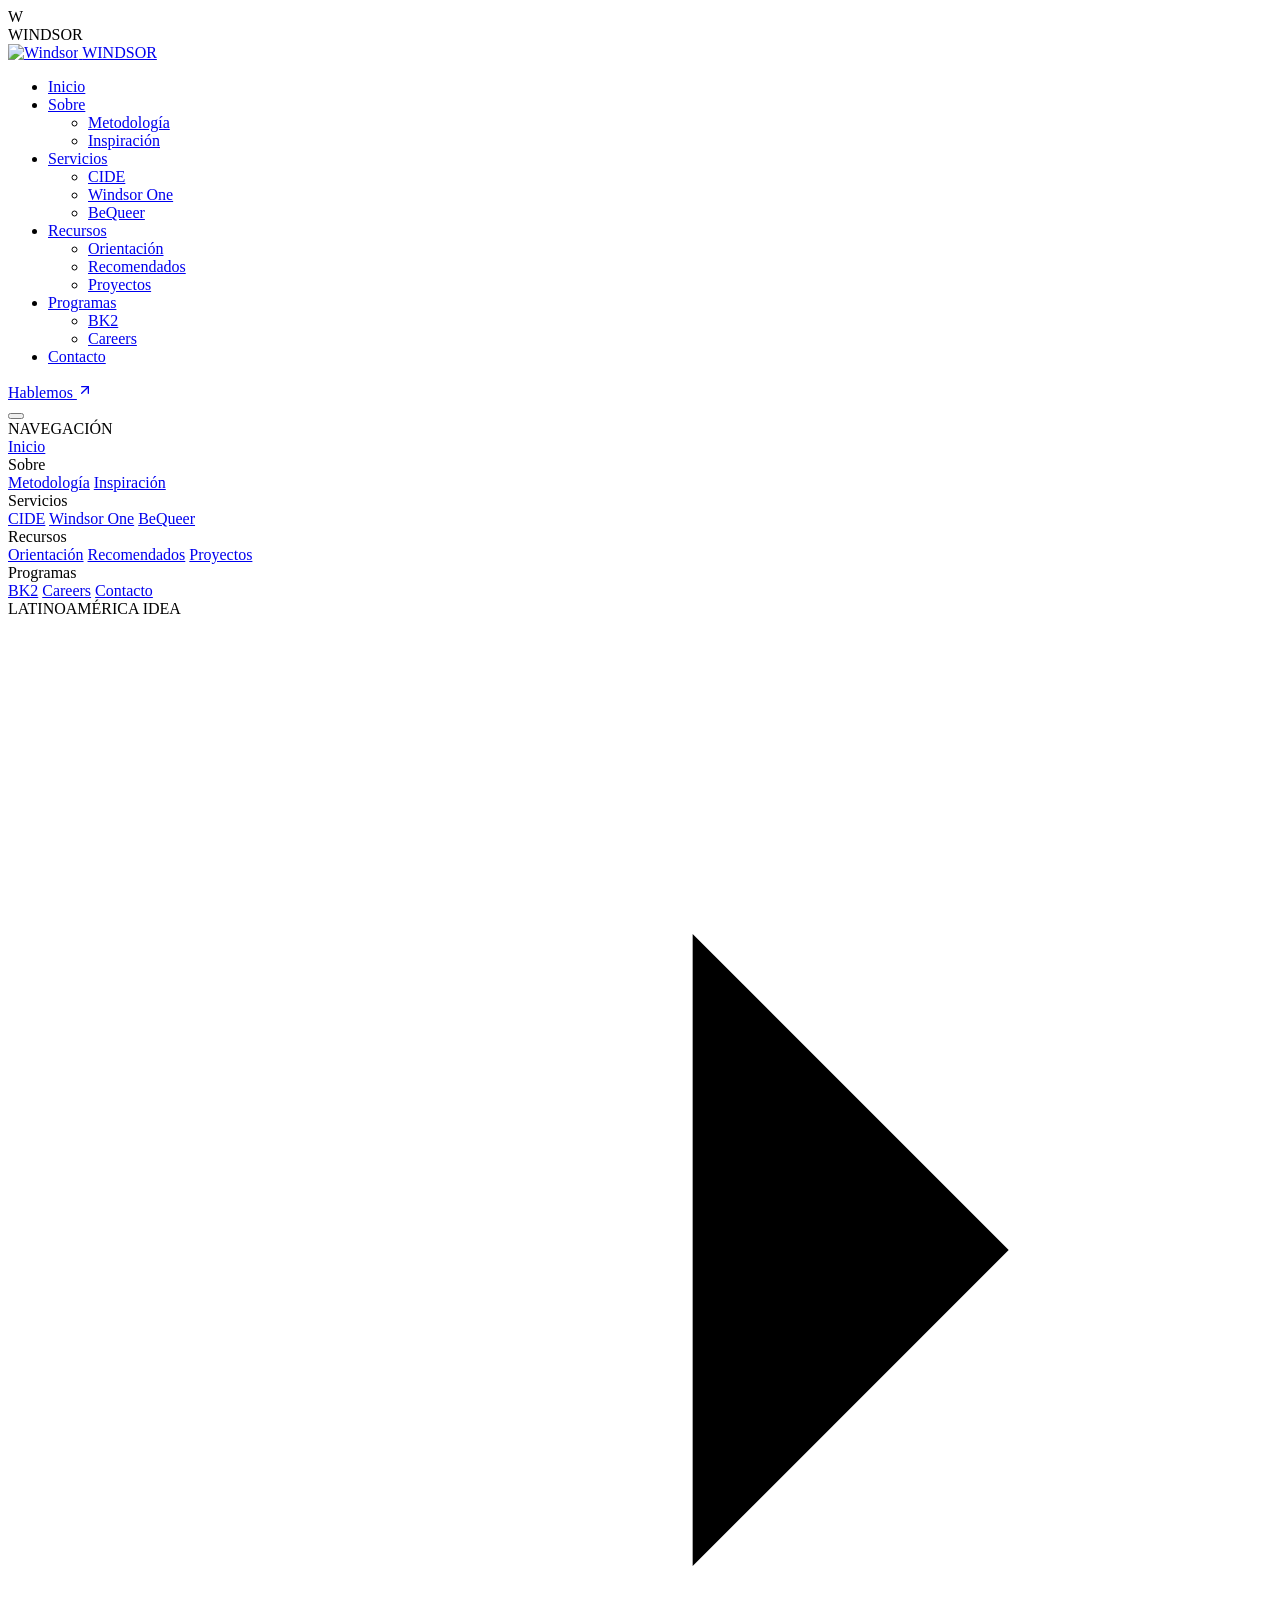
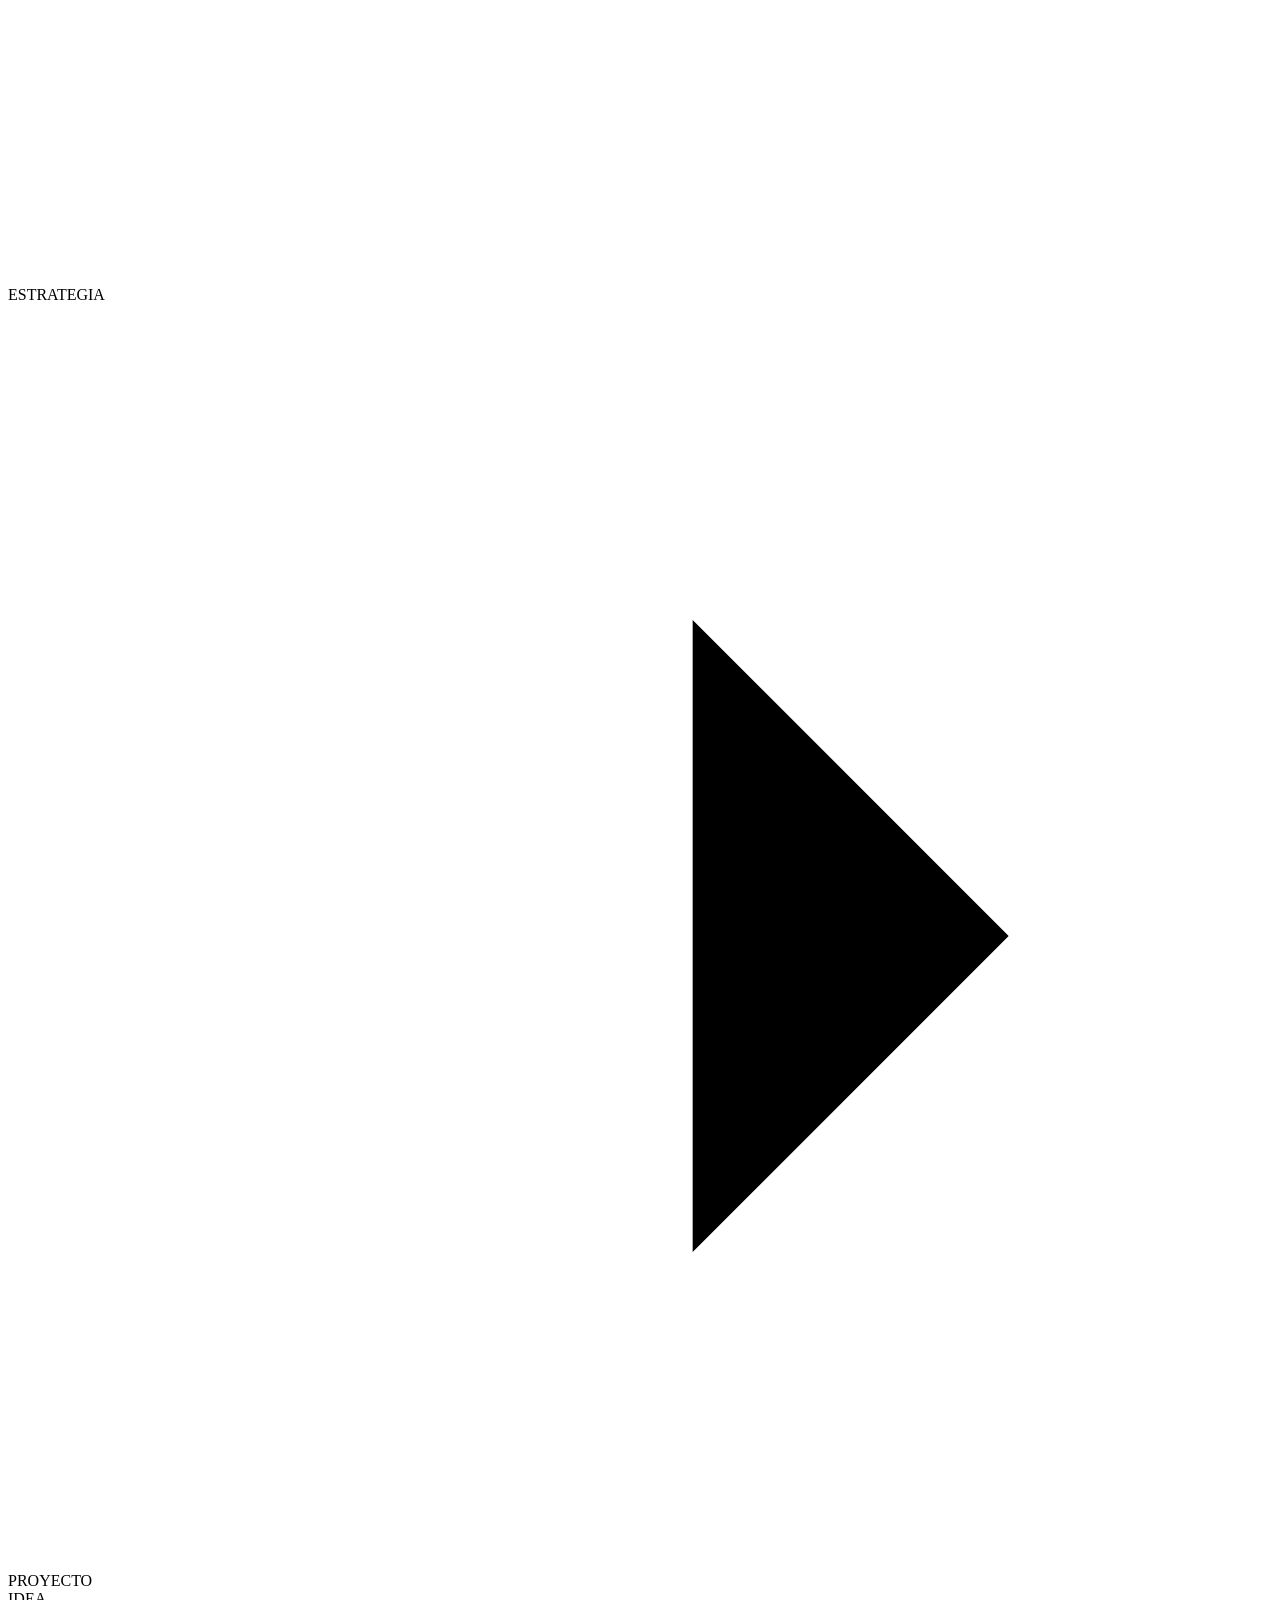
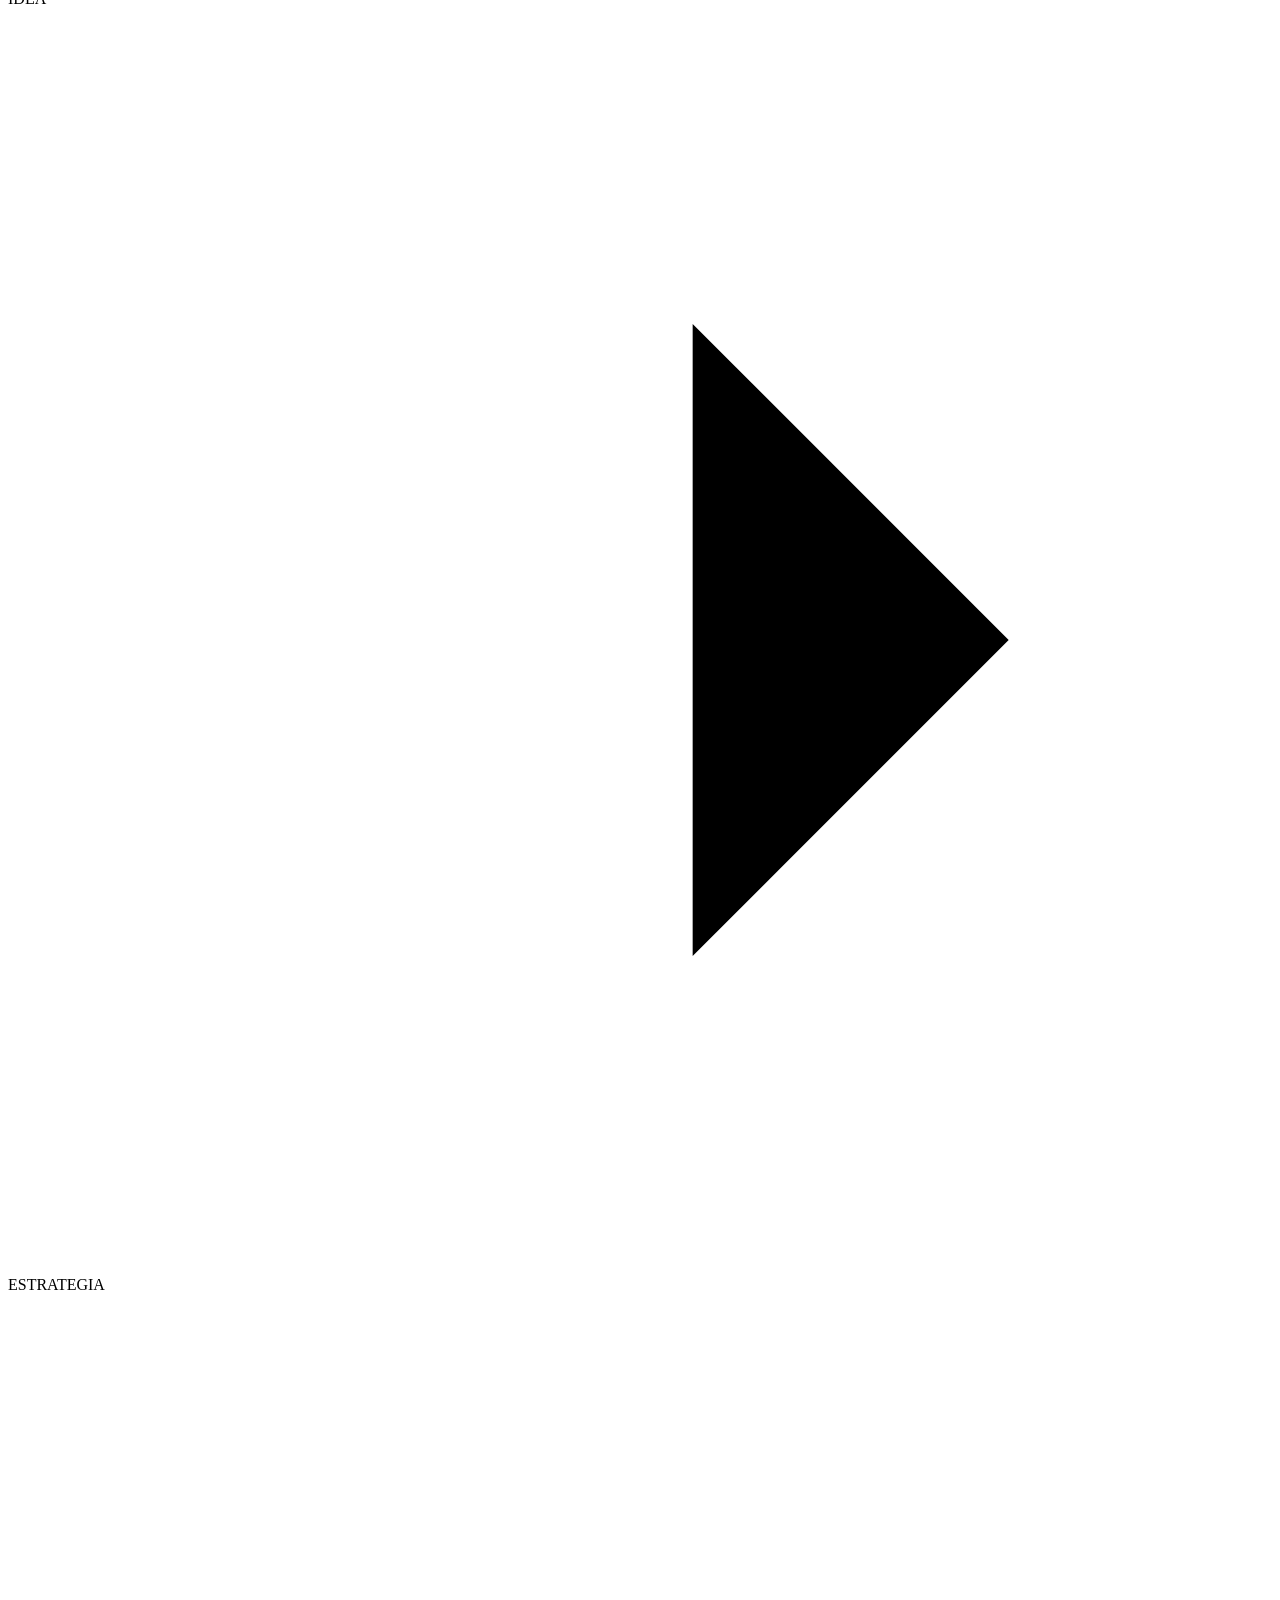
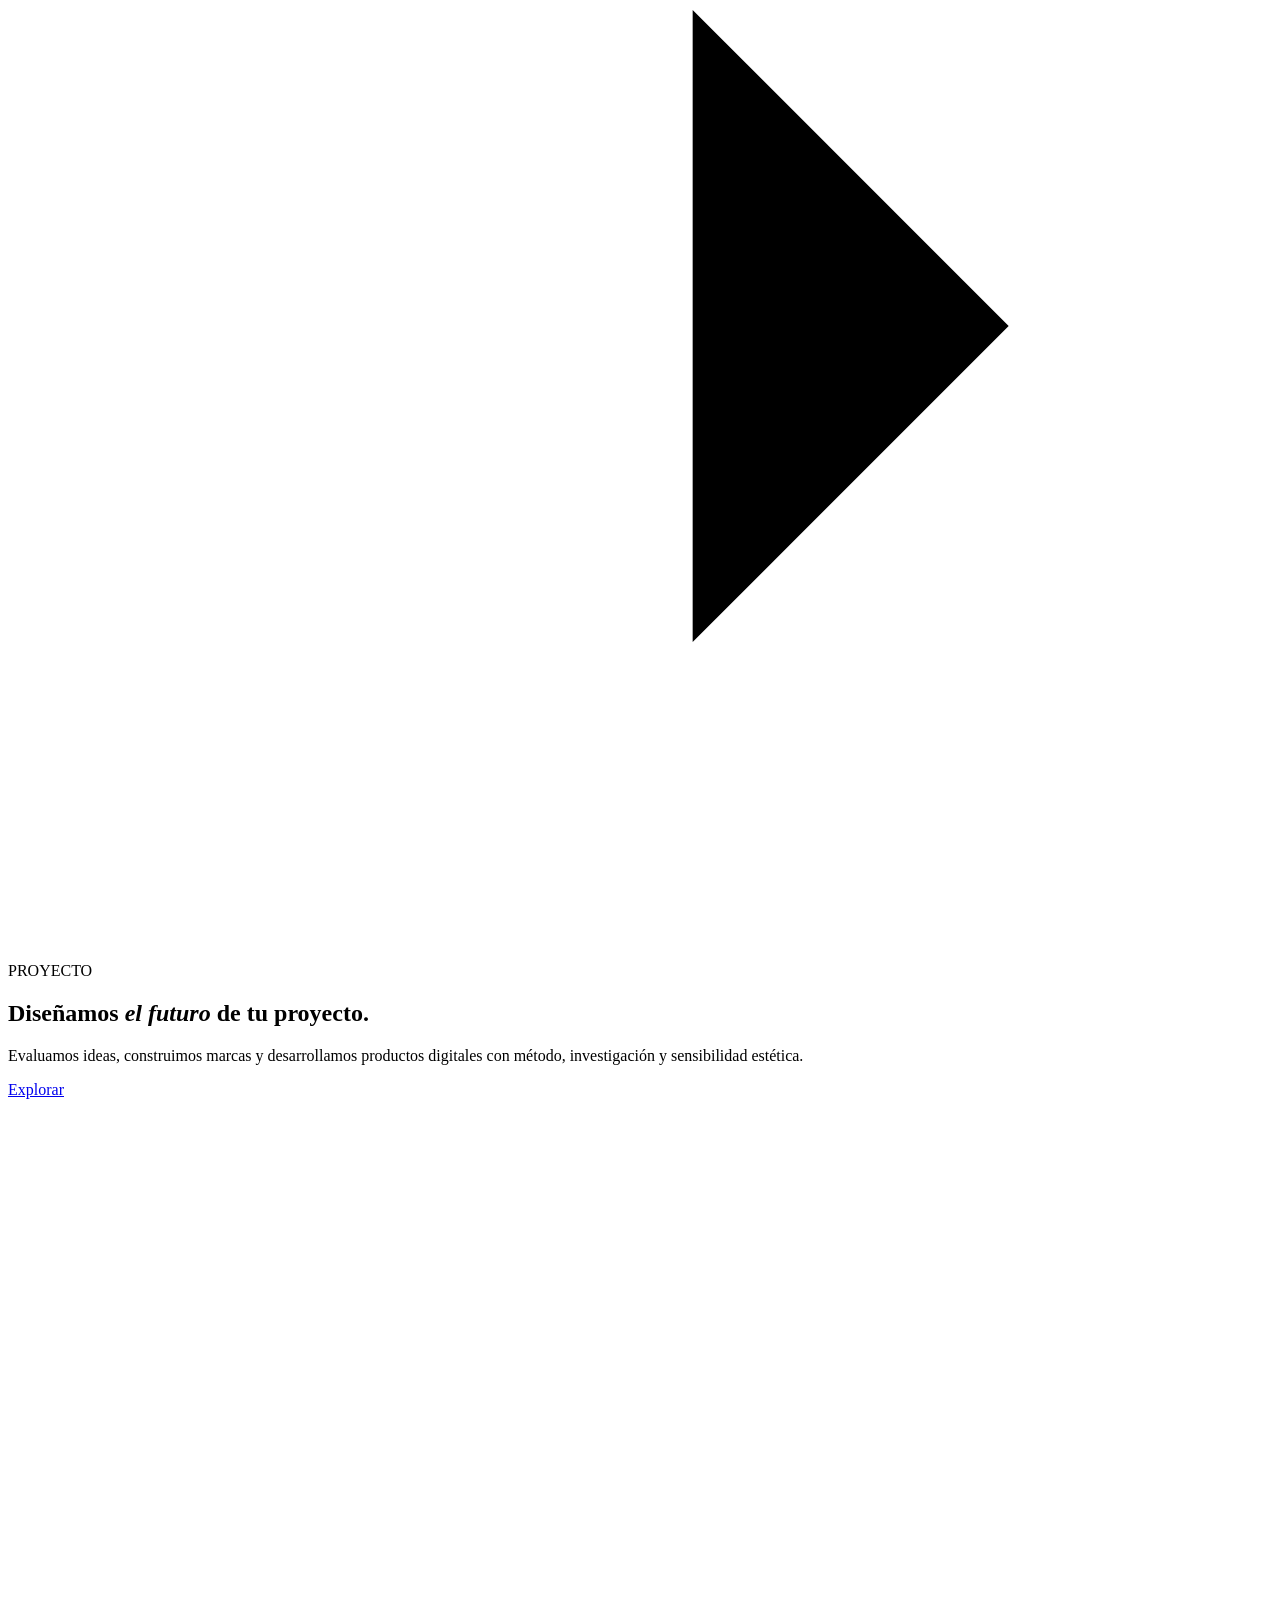
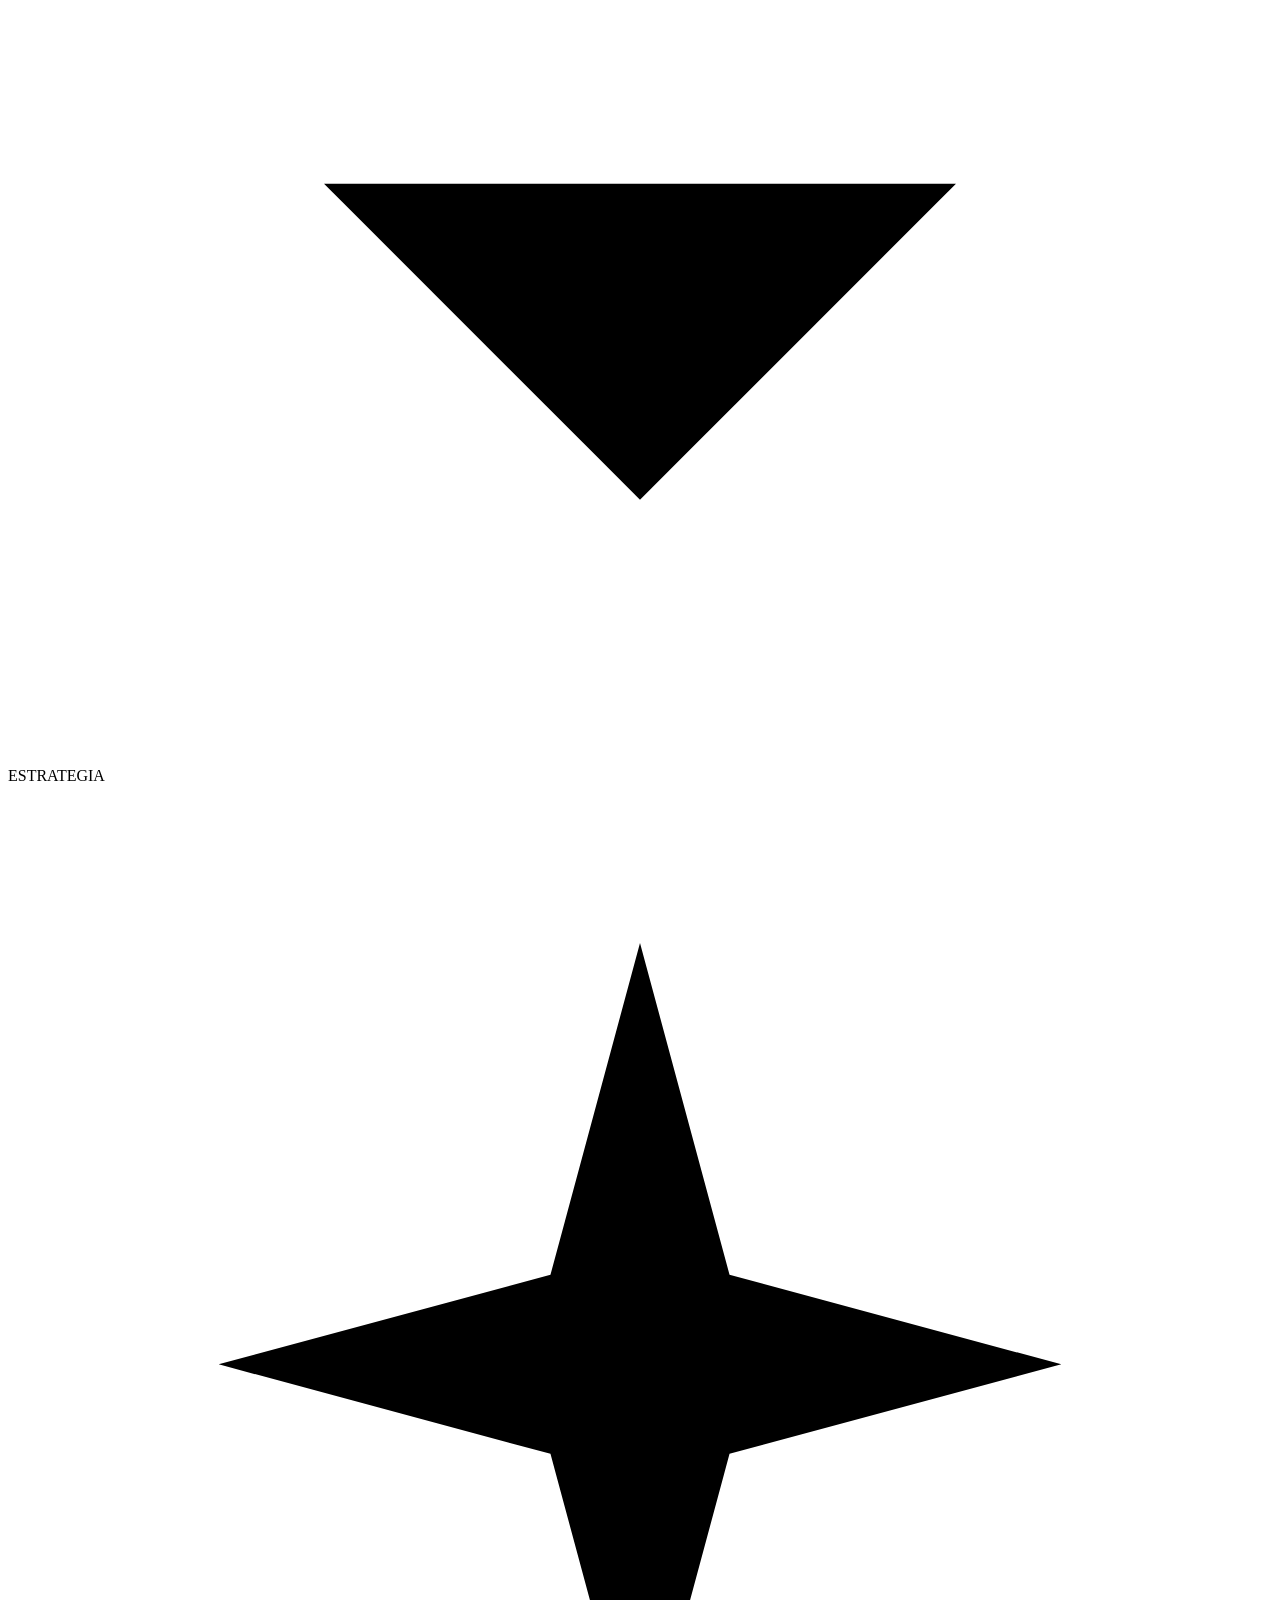
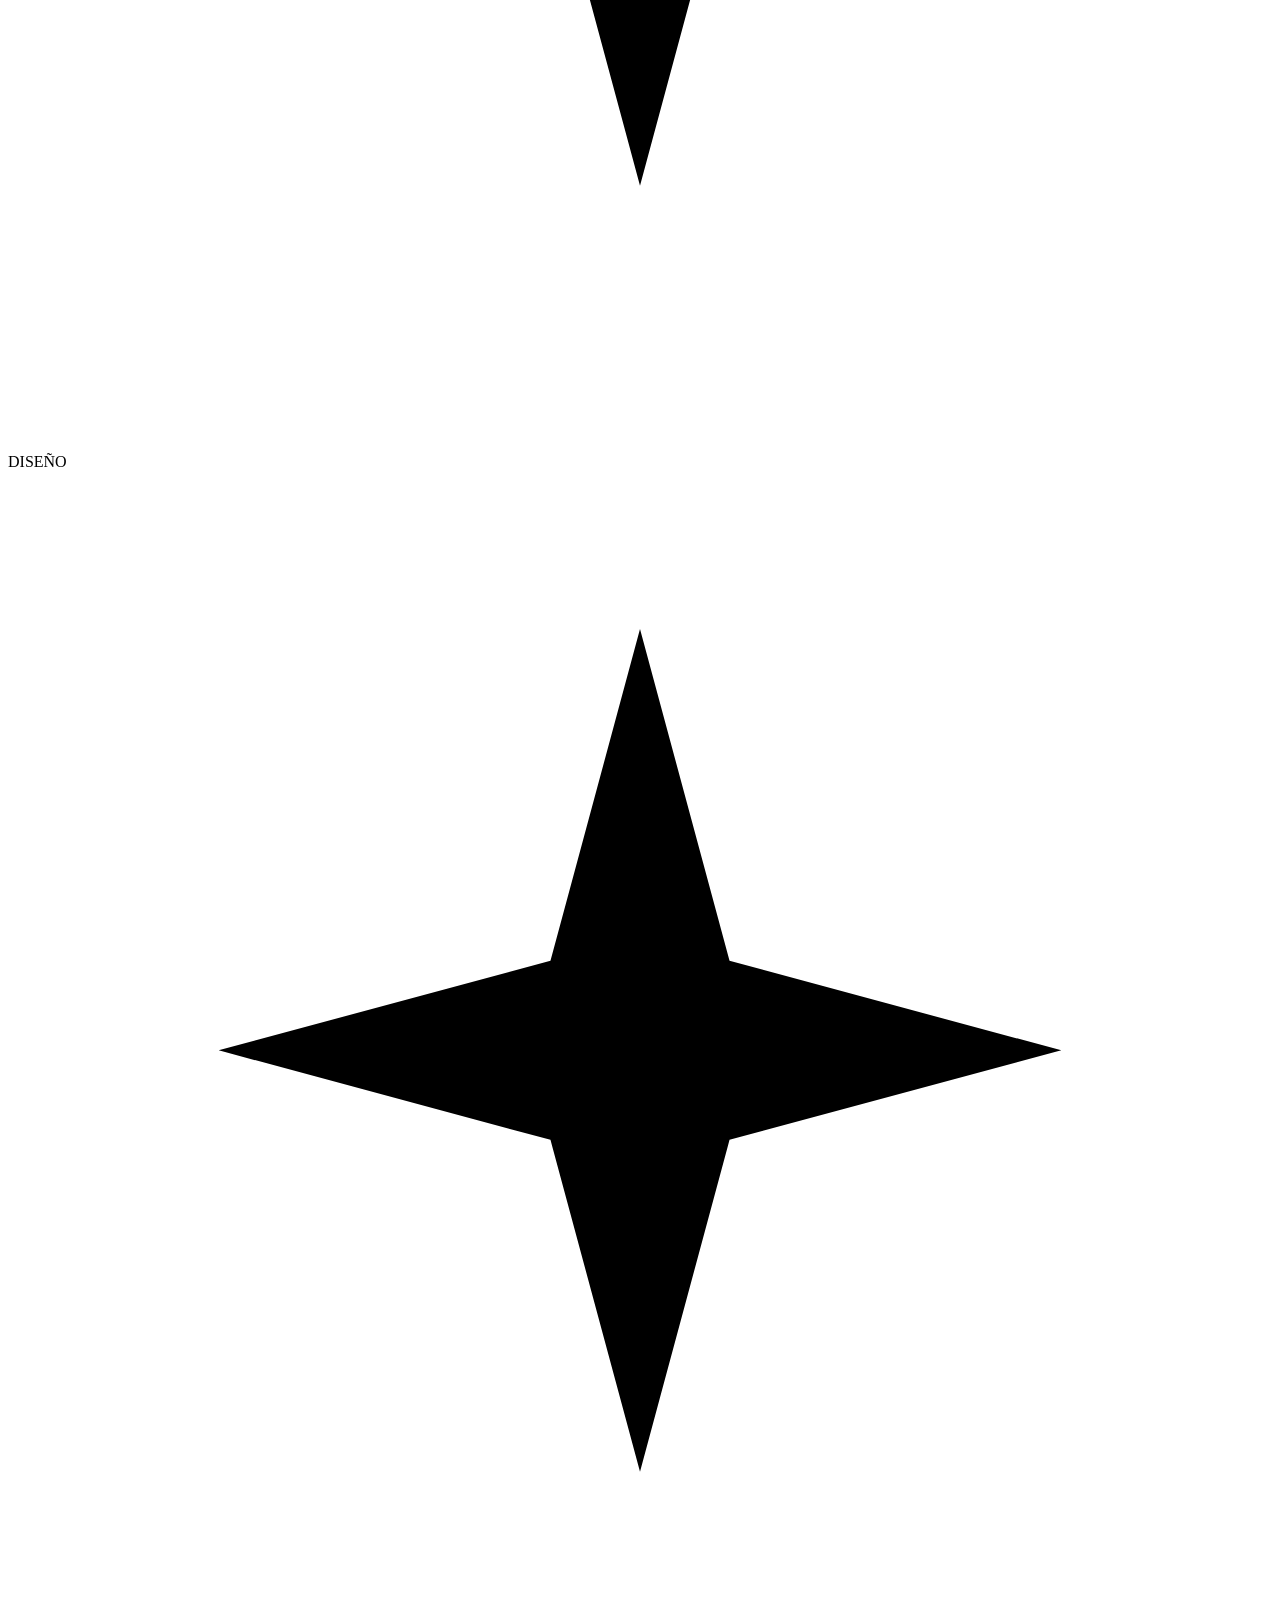
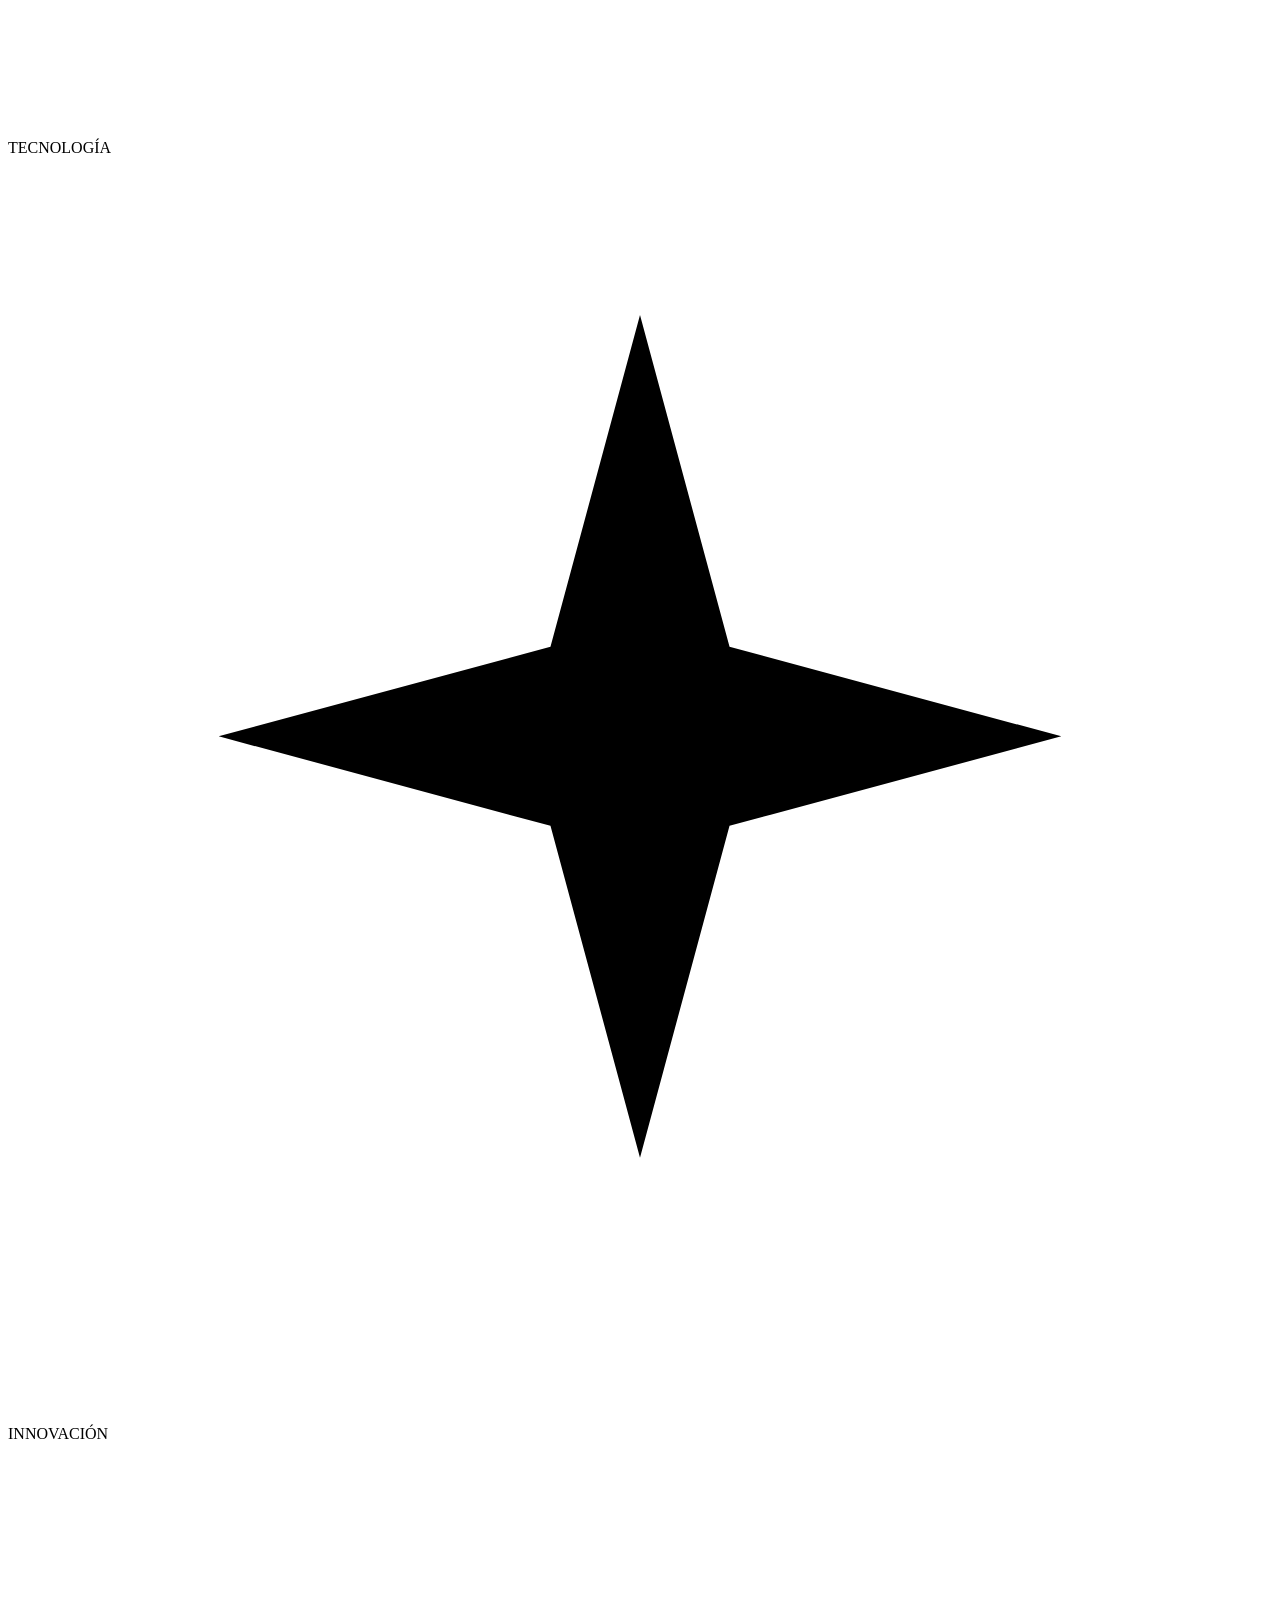
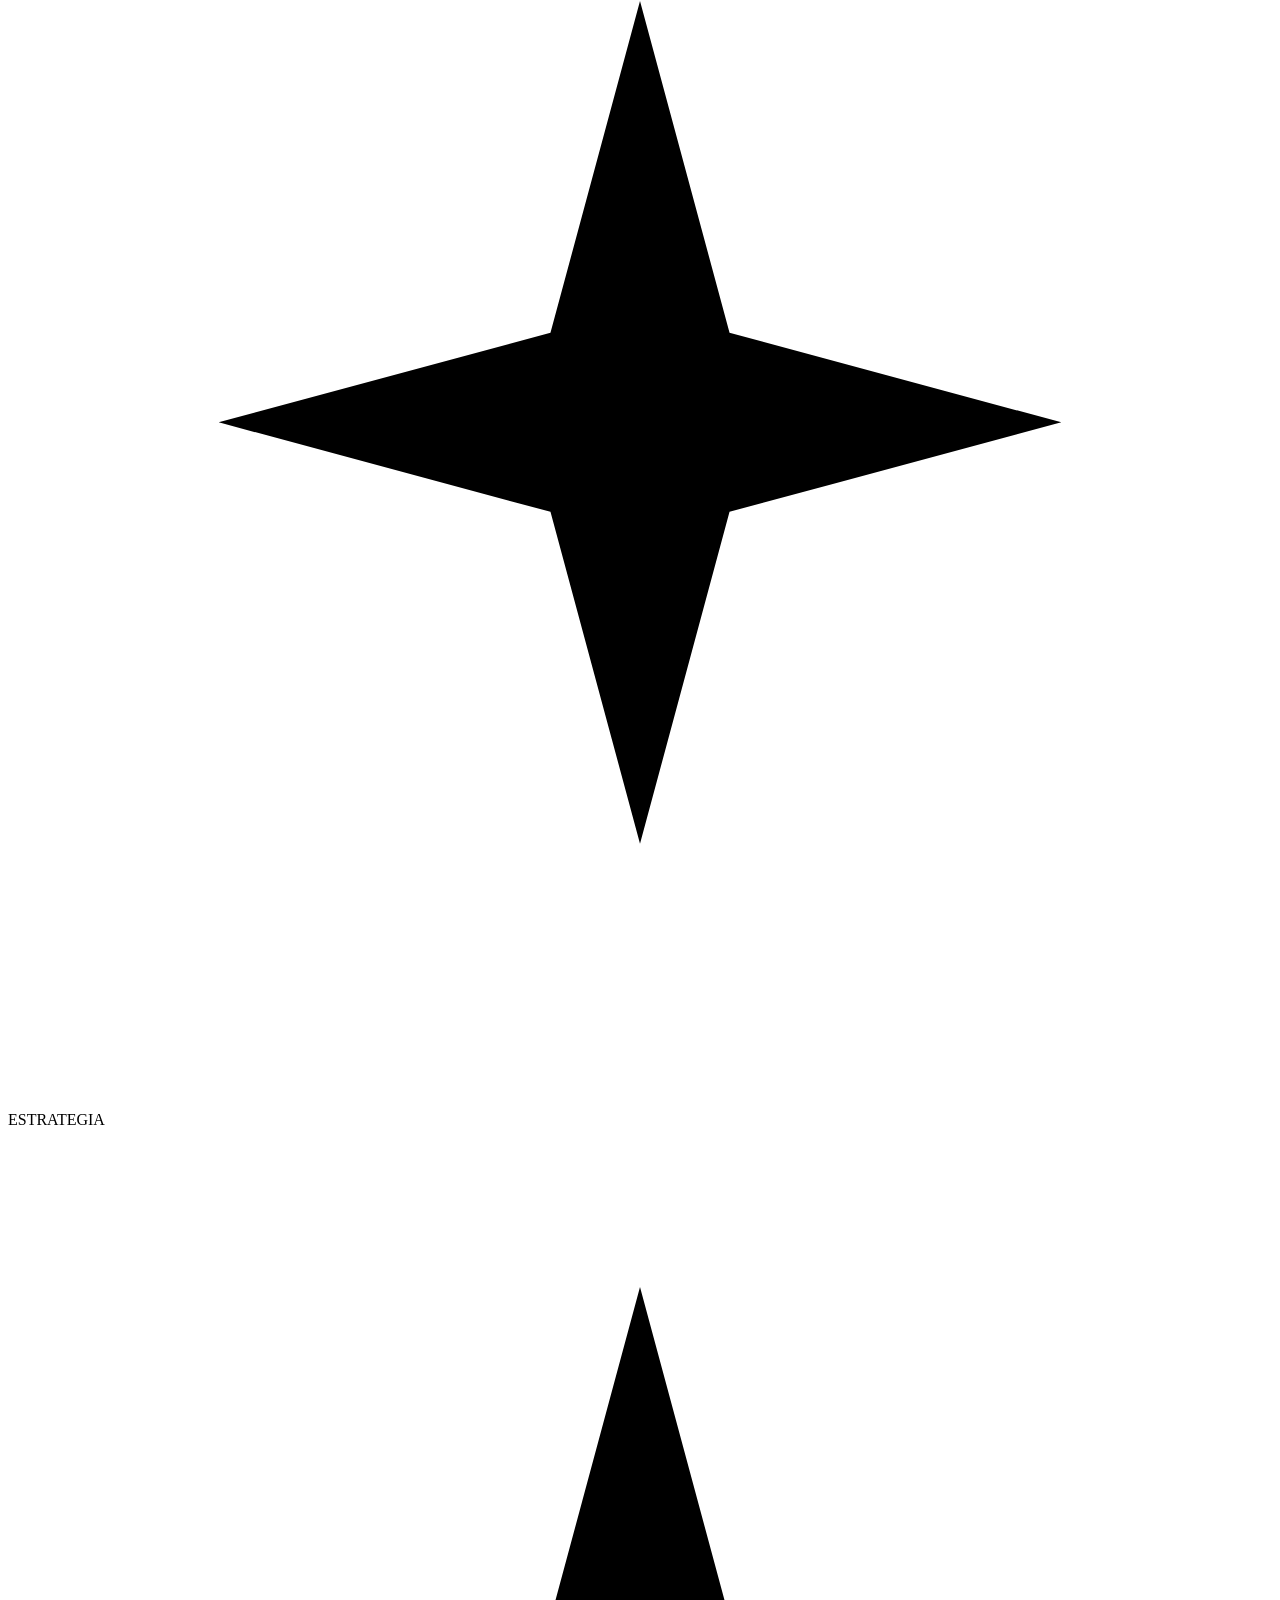
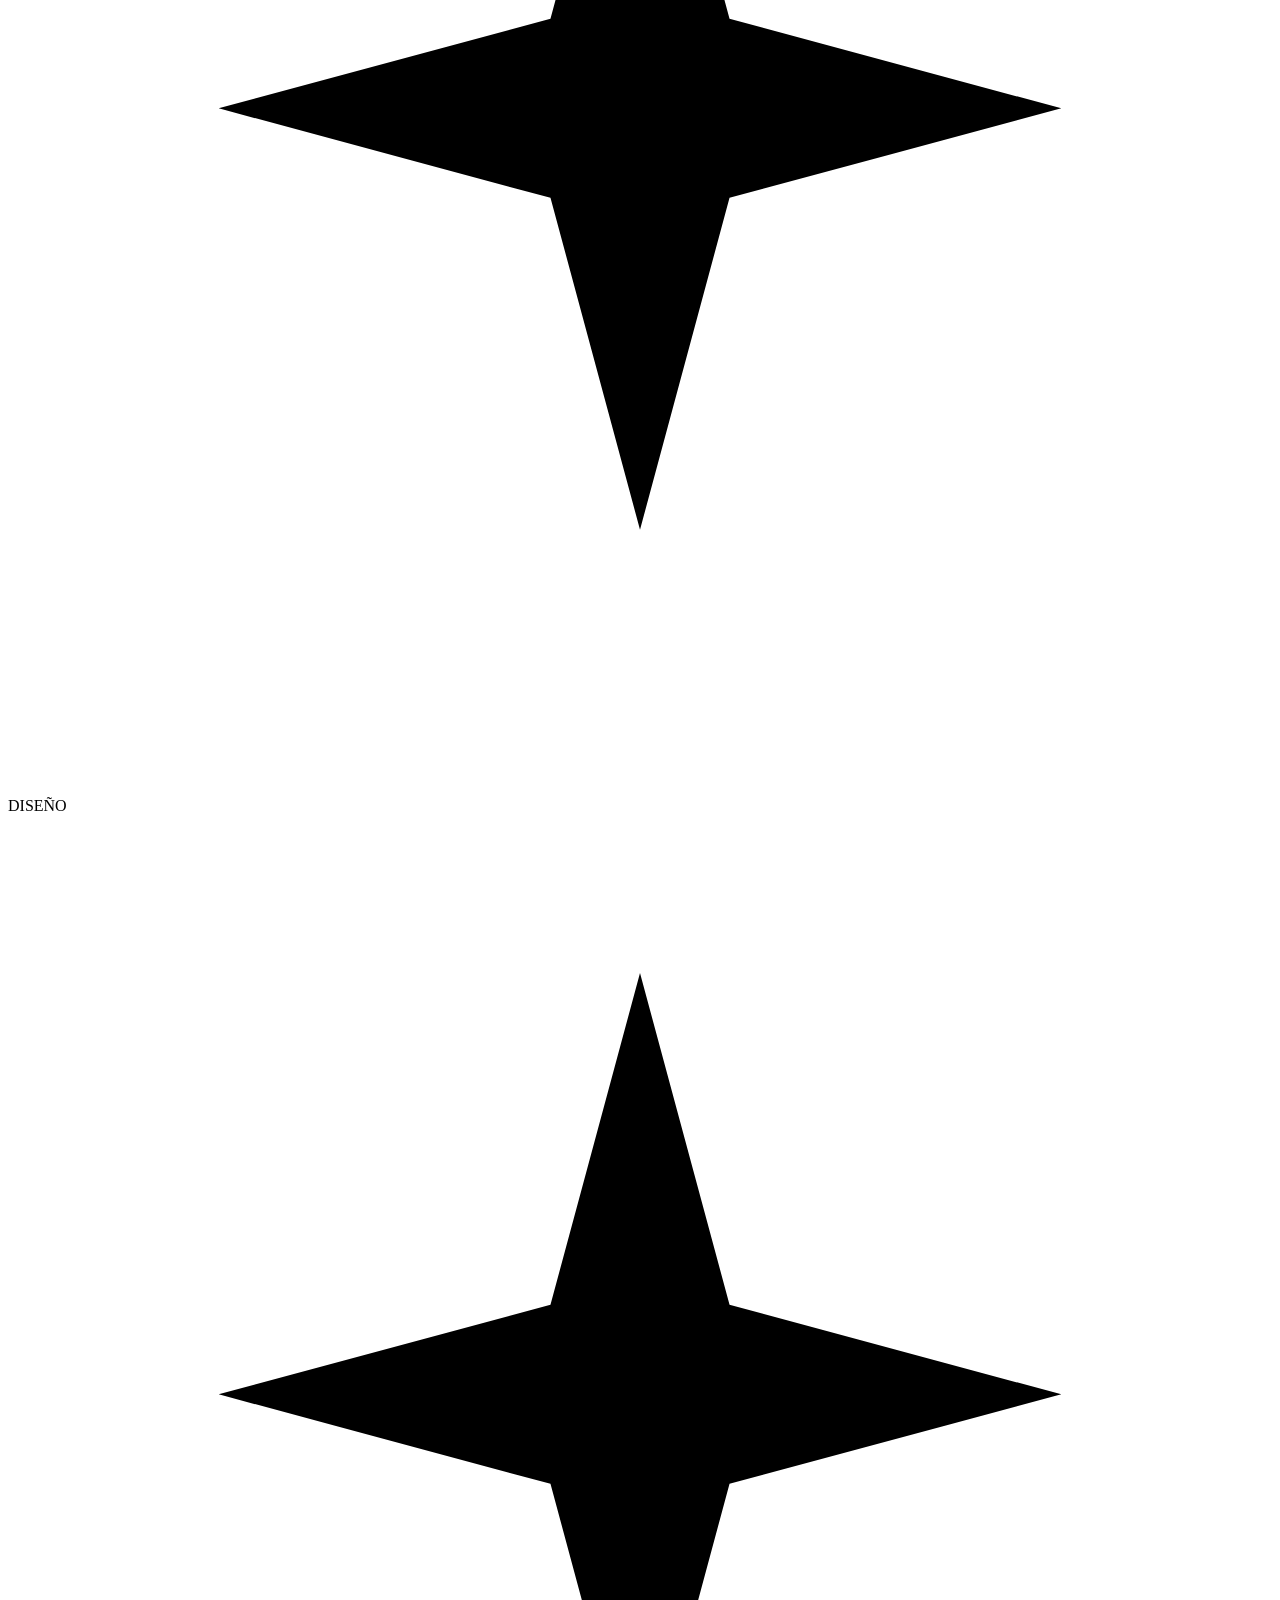
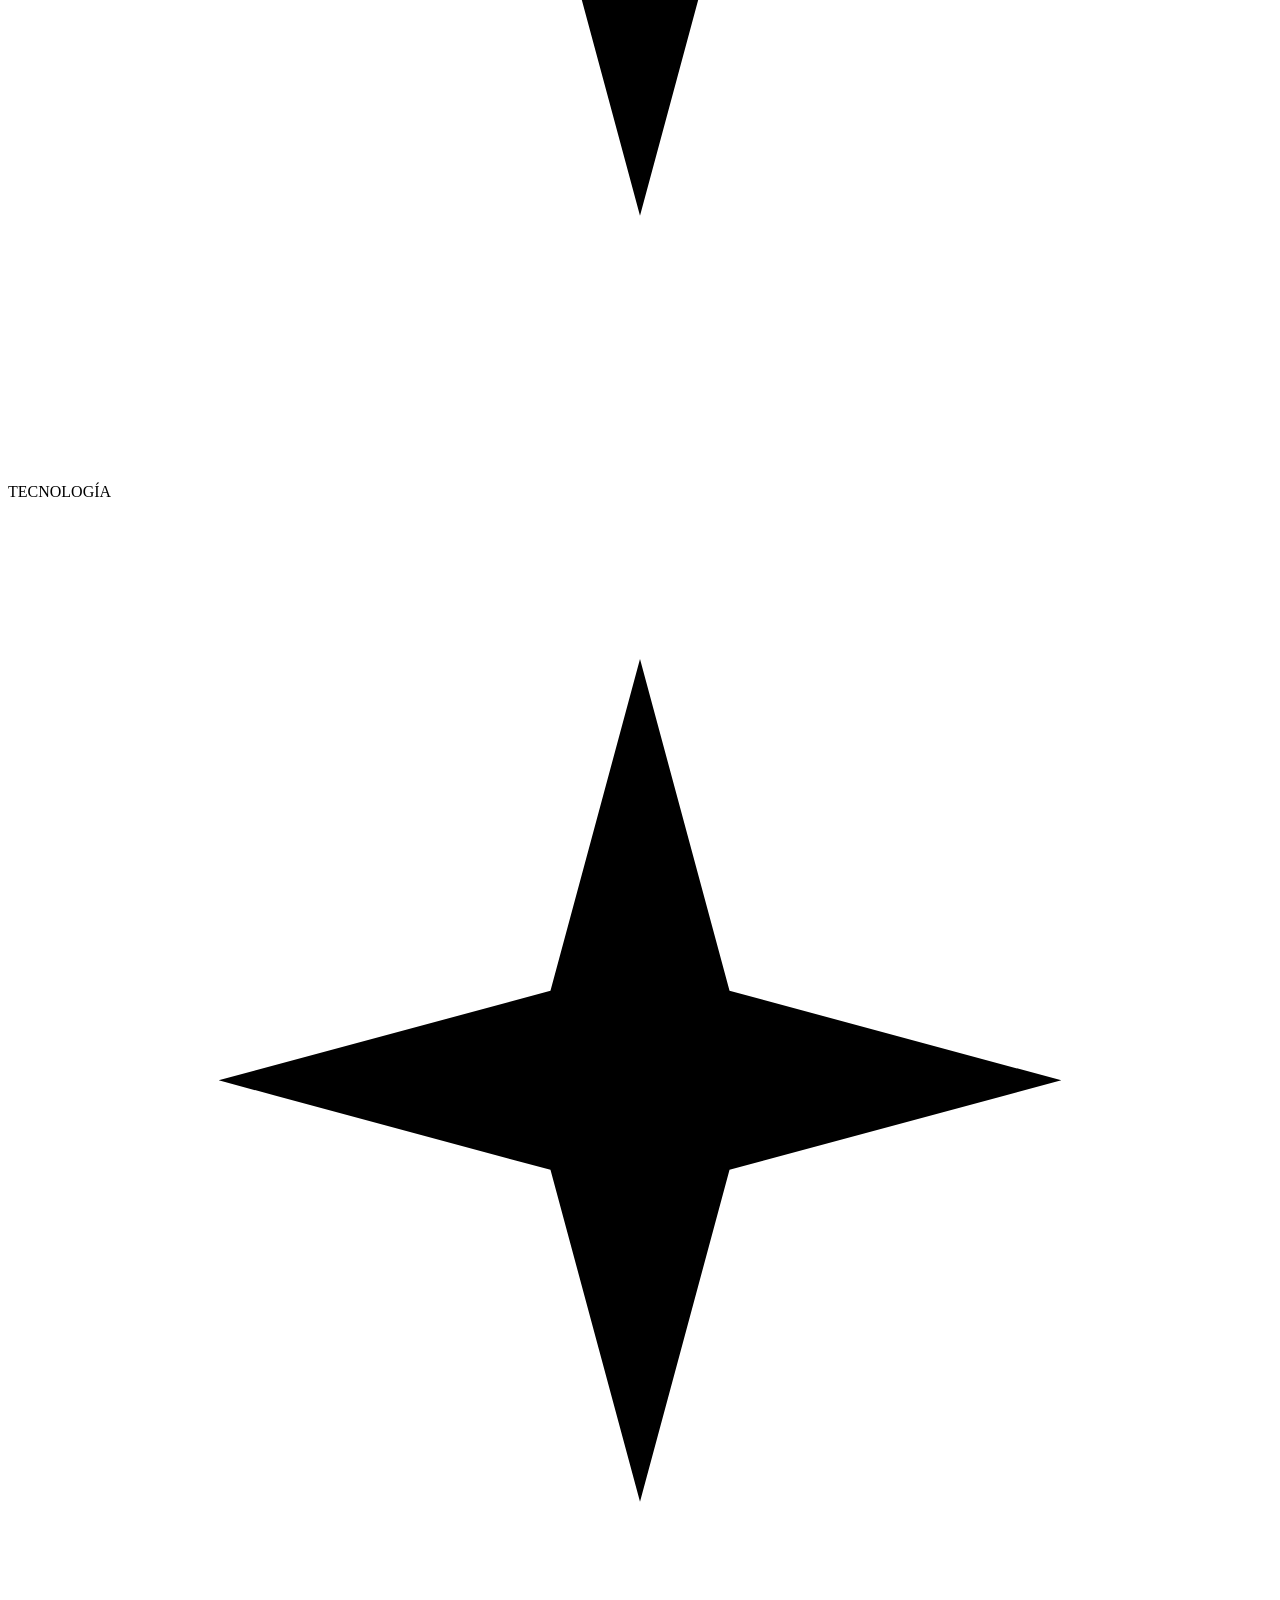
==== index.html @ fc332a4d "Actualiza el posicionamiento de Windsor" ====
<!DOCTYPE html>

<html lang="es">
<head>
<meta charset="utf-8"/>
<meta content="width=device-width, initial-scale=1.0" name="viewport"/>
<title>Windsor — Precisión aplicada</title>
<meta content="Windsor evalúa ideas, construye marcas y desarrolla productos digitales con método, investigación y sensibilidad estética." name="description"/>
<link href="assets/favicon.png" rel="icon" type="image/png"/>
<link href="https://fonts.googleapis.com" rel="preconnect"/>
<link crossorigin="" href="https://fonts.gstatic.com" rel="preconnect"/>
<link href="https://fonts.googleapis.com/css2?family=Montserrat:wght@400;500;600;700;800;900&amp;family=Open+Sans:wght@400;500;600;700&amp;display=swap" rel="stylesheet"/>
<link href="styles.css" rel="stylesheet"/>
</head>
<body>
<div class="preloader">
<div class="preloader-logo">W</div>
<div class="preloader-line"><span></span></div>
<div class="preloader-text">WINDSOR</div>
</div><header class="header">
<a class="logo active" href="index.html">
<img alt="Windsor" class="logo-icon" src="assets/favicon.png"/>
<span class="logo-name">WINDSOR</span>
</a>
<nav class="desktop-nav">
<ul class="nav-list">
<li><a class="active" href="index.html">Inicio</a></li>
<li class="dropdown">
<a href="metodologia.html">Sobre</a>
<ul class="submenu">
<li><a href="metodologia.html">Metodología</a></li>
<li><a href="inspiracion.html">Inspiración</a></li>
</ul>
</li>
<li class="dropdown">
<a href="cide.html">Servicios</a>
<ul class="submenu">
<li><a href="cide.html">CIDE</a></li>
<li><a href="windsor-one.html">Windsor One</a></li>
<li><a href="BeQueer.html">BeQueer</a></li>
</ul>
</li>
<li class="dropdown">
<a href="recomendados.html">Recursos</a>
<ul class="submenu">
<li><a href="orientacion-vocacional.html">Orientación</a></li>
<li><a href="recomendados.html">Recomendados</a></li>
<li><a href="proyectos.html">Proyectos</a></li>
</ul>
</li>
<li class="dropdown">
<a href="becas.html">Programas</a>
<ul class="submenu">
<li><a href="becas.html">BK2</a></li>
<li><a href="careers.html">Careers</a></li>
</ul>
</li>
<li><a href="contacto.html">Contacto</a></li>
</ul>
</nav>
<div class="header-actions">
<a class="header-button" href="contacto.html">
                Hablemos
                <span aria-hidden="true" class="arrow-icon">
<svg fill="none" height="16" stroke="currentColor" stroke-linecap="round" stroke-linejoin="round" stroke-width="2" viewbox="0 0 24 24" width="16">
<line x1="7" x2="17" y1="17" y2="7"></line>
<polyline points="7 7 17 7 17 17"></polyline>
</svg>
</span>
</a>
</div>
<button aria-expanded="false" aria-label="Abrir menú" class="menu-button"><span></span><span></span></button>
</header><div class="mobile-menu">
<div class="mobile-menu-inner">
<div class="mobile-menu-label">NAVEGACIÓN</div>
<a class="active" href="index.html">Inicio</a>
<div class="mobile-group-title">Sobre</div>
<a href="metodologia.html">Metodología</a>
<a href="inspiracion.html">Inspiración</a>
<div class="mobile-group-title">Servicios</div>
<a href="cide.html">CIDE</a>
<a href="windsor-one.html">Windsor One</a>
<a href="BeQueer.html">BeQueer</a>
<div class="mobile-group-title">Recursos</div>
<a href="orientacion-vocacional.html">Orientación</a>
<a href="recomendados.html">Recomendados</a>
<a href="proyectos.html">Proyectos</a>
<div class="mobile-group-title">Programas</div>
<a href="becas.html">BK2</a>
<a href="careers.html">Careers</a>
<a href="contacto.html">Contacto</a>
</div>
</div>
<main id="inicio">
<!-- HERO -->
<section class="hero">
<div class="hero-noise"></div>
<div class="hero-topline">
<span>LATINOAMÉRICA</span>
<span>IDEA <svg aria-hidden="true" class="svg-icon svg-arrow" viewbox="0 0 24 24"><path d="M5 12h14M13 6l6 6-6 6"></path></svg> ESTRATEGIA <svg aria-hidden="true" class="svg-icon svg-arrow" viewbox="0 0 24 24"><path d="M5 12h14M13 6l6 6-6 6"></path></svg> PROYECTO</span>
</div>
<div class="hero-content">
<div class="hero-small"><span class="green-dot"></span>IDEA <svg aria-hidden="true" class="svg-icon svg-arrow" viewbox="0 0 24 24"><path d="M5 12h14M13 6l6 6-6 6"></path></svg> ESTRATEGIA <svg aria-hidden="true" class="svg-icon svg-arrow" viewbox="0 0 24 24"><path d="M5 12h14M13 6l6 6-6 6"></path></svg> PROYECTO</div>
<h1>Diseñamos <em>el futuro</em> de tu proyecto.</h1>
<div class="hero-bottom">
<p>Evaluamos ideas, construimos marcas y desarrollamos productos digitales con método, investigación y sensibilidad estética.</p>
<a class="circle-button" href="#servicios"><span>Explorar</span><strong><svg aria-hidden="true" class="svg-icon svg-arrow" viewbox="0 0 24 24"><path d="M12 5v14M6 13l6 6 6-6"></path></svg></strong></a>
</div>
</div>
<div class="hero-marquee">
<div class="marquee-track">
<span>ESTRATEGIA</span> <b><svg aria-hidden="true" class="svg-icon svg-spark" viewbox="0 0 24 24"><path d="m12 3 1.7 6.3L20 11l-6.3 1.7L12 19l-1.7-6.3L4 11l6.3-1.7L12 3Z"></path></svg></b><span>DISEÑO</span> <b><svg aria-hidden="true" class="svg-icon svg-spark" viewbox="0 0 24 24"><path d="m12 3 1.7 6.3L20 11l-6.3 1.7L12 19l-1.7-6.3L4 11l6.3-1.7L12 3Z"></path></svg></b><span>TECNOLOGÍA</span> <b><svg aria-hidden="true" class="svg-icon svg-spark" viewbox="0 0 24 24"><path d="m12 3 1.7 6.3L20 11l-6.3 1.7L12 19l-1.7-6.3L4 11l6.3-1.7L12 3Z"></path></svg></b><span>INNOVACIÓN</span> <b><svg aria-hidden="true" class="svg-icon svg-spark" viewbox="0 0 24 24"><path d="m12 3 1.7 6.3L20 11l-6.3 1.7L12 19l-1.7-6.3L4 11l6.3-1.7L12 3Z"></path></svg></b>
<span>ESTRATEGIA</span> <b><svg aria-hidden="true" class="svg-icon svg-spark" viewbox="0 0 24 24"><path d="m12 3 1.7 6.3L20 11l-6.3 1.7L12 19l-1.7-6.3L4 11l6.3-1.7L12 3Z"></path></svg></b><span>DISEÑO</span> <b><svg aria-hidden="true" class="svg-icon svg-spark" viewbox="0 0 24 24"><path d="m12 3 1.7 6.3L20 11l-6.3 1.7L12 19l-1.7-6.3L4 11l6.3-1.7L12 3Z"></path></svg></b><span>TECNOLOGÍA</span> <b><svg aria-hidden="true" class="svg-icon svg-spark" viewbox="0 0 24 24"><path d="m12 3 1.7 6.3L20 11l-6.3 1.7L12 19l-1.7-6.3L4 11l6.3-1.7L12 3Z"></path></svg></b><span>INNOVACIÓN</span> <b><svg aria-hidden="true" class="svg-icon svg-spark" viewbox="0 0 24 24"><path d="m12 3 1.7 6.3L20 11l-6.3 1.7L12 19l-1.7-6.3L4 11l6.3-1.7L12 3Z"></path></svg></b>
</div>
</div>
</section>
<!-- INTRO -->
<section class="intro section">
<div class="section-meta"><span>01</span><span>QUÉ HACEMOS</span></div>
<div class="intro-layout">
<h2>Las grandes ideas <span>también necesitan</span> dirección.</h2>
<div class="intro-copy">
<p>Una idea puede ser interesante y aun así necesitar investigación, estrategia, identidad o tecnología antes de convertirse en algo viable.</p>
<p>Windsor trabaja en ese espacio: entre la posibilidad y la ejecución.</p>
<a class="underlined-link" href="#metodo">Conoce nuestro método <span aria-hidden="true" class="arrow-icon"><svg fill="none" height="14" stroke="currentColor" stroke-linecap="round" stroke-linejoin="round" stroke-width="2" viewbox="0 0 24 24" width="14"><line x1="7" x2="17" y1="17" y2="7"></line><polyline points="7 7 17 7 17 17"></polyline></svg></span></a>
</div>
</div>
</section>
<!-- SEMILLA -->
<section class="seed-section">
<div class="seed-side"><span>LA SEMILLA</span><span>WINDSOR / 01</span></div>
<div class="seed-main">
<div class="seed-circle"><span><svg aria-hidden="true" class="svg-icon svg-spark" viewbox="0 0 24 24"><path d="m12 3 1.7 6.3L20 11l-6.3 1.7L12 19l-1.7-6.3L4 11l6.3-1.7L12 3Z"></path></svg></span></div>
<h2>Toda empresa <br/> empieza con una <em>semilla.</em></h2>
<p>Una idea, una necesidad, una intuición, una oportunidad. Windsor estudia esa semilla antes de intentar hacerla crecer.</p>
</div>
<div class="seed-number">01</div>
</section>
<!-- SERVICIOS -->
<section class="services section" id="servicios">
<div class="section-meta"><span>02</span><span>NUESTROS SERVICIOS</span></div>
<div class="services-heading">
<h2>Construimos <span>lo que la idea necesita.</span></h2>
<p>No ofrecemos una solución predeterminada para todos. Cada proyecto recibe una combinación distinta de estrategia, diseño y tecnología.</p>
</div>
<div class="service-cards">
<article class="service-card service-blue">
<div class="card-top"><span>01</span><span>STRATEGY</span></div>
<div class="card-icon"><span><svg aria-hidden="true" class="svg-icon svg-orbit" viewbox="0 0 24 24"><circle cx="12" cy="12" r="7"></circle><circle cx="12" cy="12" r="2"></circle><path d="M4 12h16"></path></svg></span></div>
<div class="card-content"><h3>Evaluación <br/> de proyectos</h3><p>Analizamos ideas, mercado y competencia para identificar oportunidades, riesgos y definir la ruta más eficiente.</p></div>
<div class="card-bottom"><div class="card-tags"><span>Ideas</span><span>Mercado</span><span>Competencia</span></div><span aria-hidden="true" class="card-arrow"><svg fill="none" height="28" stroke="currentColor" stroke-linecap="round" stroke-linejoin="round" stroke-width="2" viewbox="0 0 24 24" width="28"><line x1="7" x2="17" y1="17" y2="7"></line><polyline points="7 7 17 7 17 17"></polyline></svg></span></div>
</article>
<article class="service-card service-green">
<div class="card-top"><span>02</span><span>BRAND</span></div>
<div class="card-icon"><span>W</span></div>
<div class="card-content"><h3>Arquitectura <br/> de marca</h3><p>Construimos marcas desde su estructura: naming, identidad visual, posicionamiento y personalidad.</p></div>
<div class="card-bottom"><div class="card-tags"><span>Naming</span><span>Identidad</span><span>Posicionamiento</span></div><span aria-hidden="true" class="card-arrow"><svg fill="none" height="28" stroke="currentColor" stroke-linecap="round" stroke-linejoin="round" stroke-width="2" viewbox="0 0 24 24" width="28"><line x1="7" x2="17" y1="17" y2="7"></line><polyline points="7 7 17 7 17 17"></polyline></svg></span></div>
</article>
<article class="service-card service-yellow">
<div class="card-top"><span>03</span><span>DIGITAL</span></div>
<div class="card-icon"><span><svg aria-hidden="true" class="svg-icon svg-wave" viewbox="0 0 24 24"><path d="M3 8c3-4 6 4 9 0s6 4 9 0M3 16c3-4 6 4 9 0s6 4 9 0"></path></svg></span></div>
<div class="card-content"><h3>Auditorías <br/> digitales</h3><p>Revisamos redes sociales, sitios web y plataformas para encontrar problemas, oportunidades y mejoras accionables.</p></div>
<div class="card-bottom"><div class="card-tags"><span>Redes</span><span>Web</span><span>UX</span><span>Presencia</span></div><span aria-hidden="true" class="card-arrow"><svg fill="none" height="28" stroke="currentColor" stroke-linecap="round" stroke-linejoin="round" stroke-width="2" viewbox="0 0 24 24" width="28"><line x1="7" x2="17" y1="17" y2="7"></line><polyline points="7 7 17 7 17 17"></polyline></svg></span></div>
</article>
<article class="service-card service-purple">
<div class="card-top"><span>04</span><span>TECH</span></div>
<div class="card-icon"><span><svg aria-hidden="true" class="svg-icon svg-code" viewbox="0 0 24 24"><path d="m8 8-4 4 4 4M16 8l4 4-4 4M14 5l-4 14"></path></svg></span></div>
<div class="card-content"><h3>Desarrollo <br/> digital</h3><p>Construimos sitios web y aplicaciones personalizadas. Utilizamos IA para acelerar procesos, siempre con supervisión humana.</p></div>
<div class="card-bottom"><div class="card-tags"><span>Web</span><span>Apps</span><span>IA</span><span>Desarrollo</span></div><span aria-hidden="true" class="card-arrow"><svg fill="none" height="28" stroke="currentColor" stroke-linecap="round" stroke-linejoin="round" stroke-width="2" viewbox="0 0 24 24" width="28"><line x1="7" x2="17" y1="17" y2="7"></line><polyline points="7 7 17 7 17 17"></polyline></svg></span></div>
</article>
</div>
</section>
<!-- STATEMENT -->
<div class="statement-marquee">
<div class="statement-track">
<span>NO PLANTILLAS.</span> <b><svg aria-hidden="true" class="svg-icon svg-spark" viewbox="0 0 24 24"><path d="m12 3 1.7 6.3L20 11l-6.3 1.7L12 19l-1.7-6.3L4 11l6.3-1.7L12 3Z"></path></svg></b><span>NO ATAJOS.</span> <b><svg aria-hidden="true" class="svg-icon svg-spark" viewbox="0 0 24 24"><path d="m12 3 1.7 6.3L20 11l-6.3 1.7L12 19l-1.7-6.3L4 11l6.3-1.7L12 3Z"></path></svg></b><span>PRECISIÓN APLICADA.</span> <b><svg aria-hidden="true" class="svg-icon svg-spark" viewbox="0 0 24 24"><path d="m12 3 1.7 6.3L20 11l-6.3 1.7L12 19l-1.7-6.3L4 11l6.3-1.7L12 3Z"></path></svg></b>
<span>NO PLANTILLAS.</span> <b><svg aria-hidden="true" class="svg-icon svg-spark" viewbox="0 0 24 24"><path d="m12 3 1.7 6.3L20 11l-6.3 1.7L12 19l-1.7-6.3L4 11l6.3-1.7L12 3Z"></path></svg></b><span>NO ATAJOS.</span> <b><svg aria-hidden="true" class="svg-icon svg-spark" viewbox="0 0 24 24"><path d="m12 3 1.7 6.3L20 11l-6.3 1.7L12 19l-1.7-6.3L4 11l6.3-1.7L12 3Z"></path></svg></b><span>PRECISIÓN APLICADA.</span> <b><svg aria-hidden="true" class="svg-icon svg-spark" viewbox="0 0 24 24"><path d="m12 3 1.7 6.3L20 11l-6.3 1.7L12 19l-1.7-6.3L4 11l6.3-1.7L12 3Z"></path></svg></b>
</div>
</div>
<!-- MÉTODO -->
<section class="method section" id="metodo">
<div class="section-meta"><span>03</span><span>MÉTODO WINDSOR</span></div>
<div class="method-heading">
<h2>Precisión <em>aplicada.</em></h2>
<p>Cada proyecto se aborda con método, investigación y sensibilidad estética.</p>
</div>
<div class="method-list">
<div class="method-row"><span>01</span><div><h3>Entender</h3><p>Investigamos el contexto, el problema, el mercado y las personas involucradas.</p></div><b aria-hidden="true" class="arrow-icon"><svg fill="none" height="22" stroke="currentColor" stroke-linecap="round" stroke-linejoin="round" stroke-width="2" viewbox="0 0 24 24" width="22"><line x1="7" x2="17" y1="17" y2="7"></line><polyline points="7 7 17 7 17 17"></polyline></svg></b></div>
<div class="method-row"><span>02</span><div><h3>Definir</h3><p>Convertimos información en una dirección estratégica clara.</p></div><b aria-hidden="true" class="arrow-icon"><svg fill="none" height="22" stroke="currentColor" stroke-linecap="round" stroke-linejoin="round" stroke-width="2" viewbox="0 0 24 24" width="22"><line x1="7" x2="17" y1="17" y2="7"></line><polyline points="7 7 17 7 17 17"></polyline></svg></b></div>
<div class="method-row"><span>03</span><div><h3>Construir</h3><p>Diseñamos y desarrollamos soluciones específicas para cada proyecto.</p></div><b aria-hidden="true" class="arrow-icon"><svg fill="none" height="22" stroke="currentColor" stroke-linecap="round" stroke-linejoin="round" stroke-width="2" viewbox="0 0 24 24" width="22"><line x1="7" x2="17" y1="17" y2="7"></line><polyline points="7 7 17 7 17 17"></polyline></svg></b></div>
<div class="method-row"><span>04</span><div><h3>Refinar</h3><p>Revisamos, probamos y mejoramos antes de considerar el proyecto terminado.</p></div><b aria-hidden="true" class="arrow-icon"><svg fill="none" height="22" stroke="currentColor" stroke-linecap="round" stroke-linejoin="round" stroke-width="2" viewbox="0 0 24 24" width="22"><line x1="7" x2="17" y1="17" y2="7"></line><polyline points="7 7 17 7 17 17"></polyline></svg></b></div>
</div>
</section>
<!-- PRINCIPIOS -->
<section class="principles section">
<div class="section-meta"><span>04</span><span>NUESTRA FILOSOFÍA</span></div>
<div class="principles-grid">
<div><span>01</span><h3>Método</h3><p>La intuición abre posibilidades. La investigación permite tomar mejores decisiones.</p></div>
<div><span>02</span><h3>Artesanía</h3><p>Preferimos soluciones pensadas para cada proyecto antes que plantillas genéricas.</p></div>
<div><span>03</span><h3>Sensibilidad</h3><p>La estrategia y la estética no son elementos separados.</p></div>
<div><span>04</span><h3>IA + criterio</h3><p>Utilizamos inteligencia artificial como herramienta de apoyo, nunca como sustituto del criterio humano.</p></div>
</div>
</section>
<!-- CIDE LINK -->
<section class="cide-link section">
<div class="container">
<h2>Centro de Innovación <span>y Desarrollo Empresarial</span></h2>
<p>Formación, mentoría y consultoría para emprendedores, PYMEs y organizaciones. Descubre nuestros programas y convocatorias.</p>
<a class="hook-button" href="cide.html">Conocer CIDE <span aria-hidden="true" class="arrow-icon"><svg fill="none" height="16" stroke="currentColor" stroke-linecap="round" stroke-linejoin="round" stroke-width="2" viewbox="0 0 24 24" width="16"><line x1="7" x2="17" y1="17" y2="7"></line><polyline points="7 7 17 7 17 17"></polyline></svg></span></a>
</div>
</section>
<!-- CAREERS -->
<section class="careers section" id="careers">
<div class="section-meta"><span>06</span><span>EXTENSIÓN / 02</span></div>
<div class="careers-layout">
<div>
<span class="extension-label">WINDSOR</span>
<h2>Careers <em aria-hidden="true" class="arrow-icon"><svg fill="none" height="48" stroke="currentColor" stroke-linecap="round" stroke-linejoin="round" stroke-width="2" viewbox="0 0 24 24" width="48"><line x1="7" x2="17" y1="17" y2="7"></line><polyline points="7 7 17 7 17 17"></polyline></svg></em></h2>
</div>
<div class="careers-copy">
<p class="large-copy">Talento latinoamericano trabajando en proyectos digitales reales.</p>
<p>Windsor Careers es nuestro programa de pasantías 100 % remoto para jóvenes profesionales que quieren desarrollar experiencia en proyectos digitales reales.</p>
<a class="dark-link" href="careers.html">Explorar oportunidades <span aria-hidden="true" class="arrow-icon"><svg fill="none" height="14" stroke="currentColor" stroke-linecap="round" stroke-linejoin="round" stroke-width="2" viewbox="0 0 24 24" width="14"><line x1="7" x2="17" y1="17" y2="7"></line><polyline points="7 7 17 7 17 17"></polyline></svg></span></a>
</div>
</div>
<div class="career-marquee">
<div class="career-track">
<span>FRONTEND</span> <span>UX / UI</span> <span>MARKETING</span> <span>BACKEND</span> <span>PROJECT MANAGEMENT</span> <span>DATA ANALYSIS</span>
<span>FRONTEND</span> <span>UX / UI</span> <span>MARKETING</span> <span>BACKEND</span> <span>PROJECT MANAGEMENT</span> <span>DATA ANALYSIS</span>
</div>
</div>
</section>
<!-- ORIENTACIÓN VOCACIONAL -->
<section class="orientation-hook section" id="orientacion">
<div class="section-meta"><span>07</span><span>DESCUBRIMIENTO</span></div>
<div class="hook-grid">
<div class="hook-content" data-reveal="">
<h2>¿Tu próximo proyecto <em>te refleja</em>?</h2>
<p>El Test de Orientación Vocacional Windsor integra cuatro dimensiones: <strong>intereses</strong> (Kuder), <strong>preferencias vocacionales</strong> (Herrera y Montes), <strong>razonamiento abstracto</strong> y <strong>personalidad</strong> (16 perfiles). Obtén un perfil integral que te oriente en tu desarrollo profesional.</p>
<a class="hook-button" href="orientacion-vocacional.html">Explorar orientación <span aria-hidden="true" class="arrow-icon"><svg fill="none" height="18" stroke="currentColor" stroke-linecap="round" stroke-linejoin="round" stroke-width="2" viewbox="0 0 24 24" width="18"><line x1="7" x2="17" y1="17" y2="7"></line><polyline points="7 7 17 7 17 17"></polyline></svg></span></a>
</div>
<div class="hook-visual" data-reveal="">
<div class="hook-stats">
<div><span class="stat-number">4</span><span class="stat-label">dimensiones evaluadas</span></div>
<div><span class="stat-number">16</span><span class="stat-label">perfiles de personalidad</span></div>
<div><span class="stat-number">100+</span><span class="stat-label">actividades evaluadas</span></div>
<div><span class="stat-number"><svg aria-hidden="true" class="svg-icon svg-check" viewbox="0 0 24 24"><path d="m5 12 4 4L19 6"></path></svg></span><span class="stat-label">resultados integrales</span></div>
</div>
</div>
</div>
</section>
<!-- FAQ -->
<section class="faq section">
<div class="section-meta"><span>08</span><span>PREGUNTAS</span></div>
<div class="faq-layout">
<h2>Lo que <em>quieres saber.</em></h2>
<div class="faq-list">
<article class="faq-item"><button class="faq-question"><span>¿Windsor trabaja solo con empresas?</span><b>+</b></button><div class="faq-answer"><p>No. Trabajamos con emprendedores, proyectos en etapa temprana, PYMEs y organizaciones que necesitan desarrollar o replantear una idea, marca o producto digital.</p></div></article>
<article class="faq-item"><button class="faq-question"><span>¿Puedo llegar solo con una idea?</span><b>+</b></button><div class="faq-answer"><p>Sí. La evaluación de proyectos existe precisamente para estudiar una idea antes de invertir recursos importantes en su construcción.</p></div></article>
<article class="faq-item"><button class="faq-question"><span>¿Utilizan inteligencia artificial?</span><b>+</b></button><div class="faq-answer"><p>Sí. La utilizamos como herramienta de apoyo para acelerar procesos, explorar alternativas y aumentar nuestra capacidad. Las decisiones estratégicas y creativas permanecen bajo supervisión humana.</p></div></article>
<article class="faq-item"><button class="faq-question"><span>¿Pueden construir una marca desde cero?</span><b>+</b></button><div class="faq-answer"><p>Sí. Podemos trabajar desde el naming y la arquitectura de marca hasta la identidad, posicionamiento y desarrollo de sus activos digitales.</p></div></article>
<article class="faq-item"><button class="faq-question"><span>¿Las pasantías de Windsor son remotas?</span><b>+</b></button><div class="faq-answer"><p>Windsor Careers es un programa de pasantías 100 % remoto dirigido a talento de Latinoamérica.</p></div></article>
</div>
</div>
</section>
<!-- CONTACTO -->
<section class="contact" id="contacto">
<div class="contact-top"><span>09 / CONTACTO</span><span>WINDSOR</span></div>
<div class="contact-main">
<h2>¿Qué estás <em>construyendo?</em></h2>
<p>Cuéntanos sobre tu idea, proyecto, empresa u organización. Empecemos por entenderla.</p>
<a class="contact-button" href="contacto.html">Ir al formulario de contacto <span aria-hidden="true" class="arrow-icon"><svg fill="none" height="18" stroke="currentColor" stroke-linecap="round" stroke-linejoin="round" stroke-width="2" viewbox="0 0 24 24" width="18"><line x1="7" x2="17" y1="17" y2="7"></line><polyline points="7 7 17 7 17 17"></polyline></svg></span></a>
</div>
<div class="contact-bottom"><span>PRECISIÓN APLICADA.</span><span>© 2026 WINDSOR</span></div>
</section>
</main><footer class="footer">
<div class="footer-logo">
<img alt="Windsor" src="assets/favicon.png" style="width:34px; height:34px; display:block;"/>
<span>WINDSOR</span>
</div>
<div class="footer-groups">
<div class="footer-group">
<h4>Sobre</h4>
<a href="metodologia.html">Metodología</a>
<a href="inspiracion.html">Inspiración</a>
</div>
<div class="footer-group">
<h4>Servicios</h4>
<a href="cide.html">CIDE</a>
<a href="windsor-one.html">Windsor One</a>
<a href="BeQueer.html">BeQueer</a>
</div>
<div class="footer-group">
<h4>Recursos</h4>
<a href="orientacion-vocacional.html">Orientación</a>
<a href="recomendados.html">Recomendados</a>
<a href="proyectos.html">Proyectos</a>
</div>
<div class="footer-group">
<h4>Programas</h4>
<a href="becas.html">BK2</a>
<a href="careers.html">Careers</a>
</div>
<div class="footer-group">
<h4>Contacto</h4>
<a href="contacto.html">Contáctanos</a>
</div>
</div>
<div class="footer-tagline">Precisión aplicada.</div>
</footer>
<script src="script.js"></script>
</body>
</html>
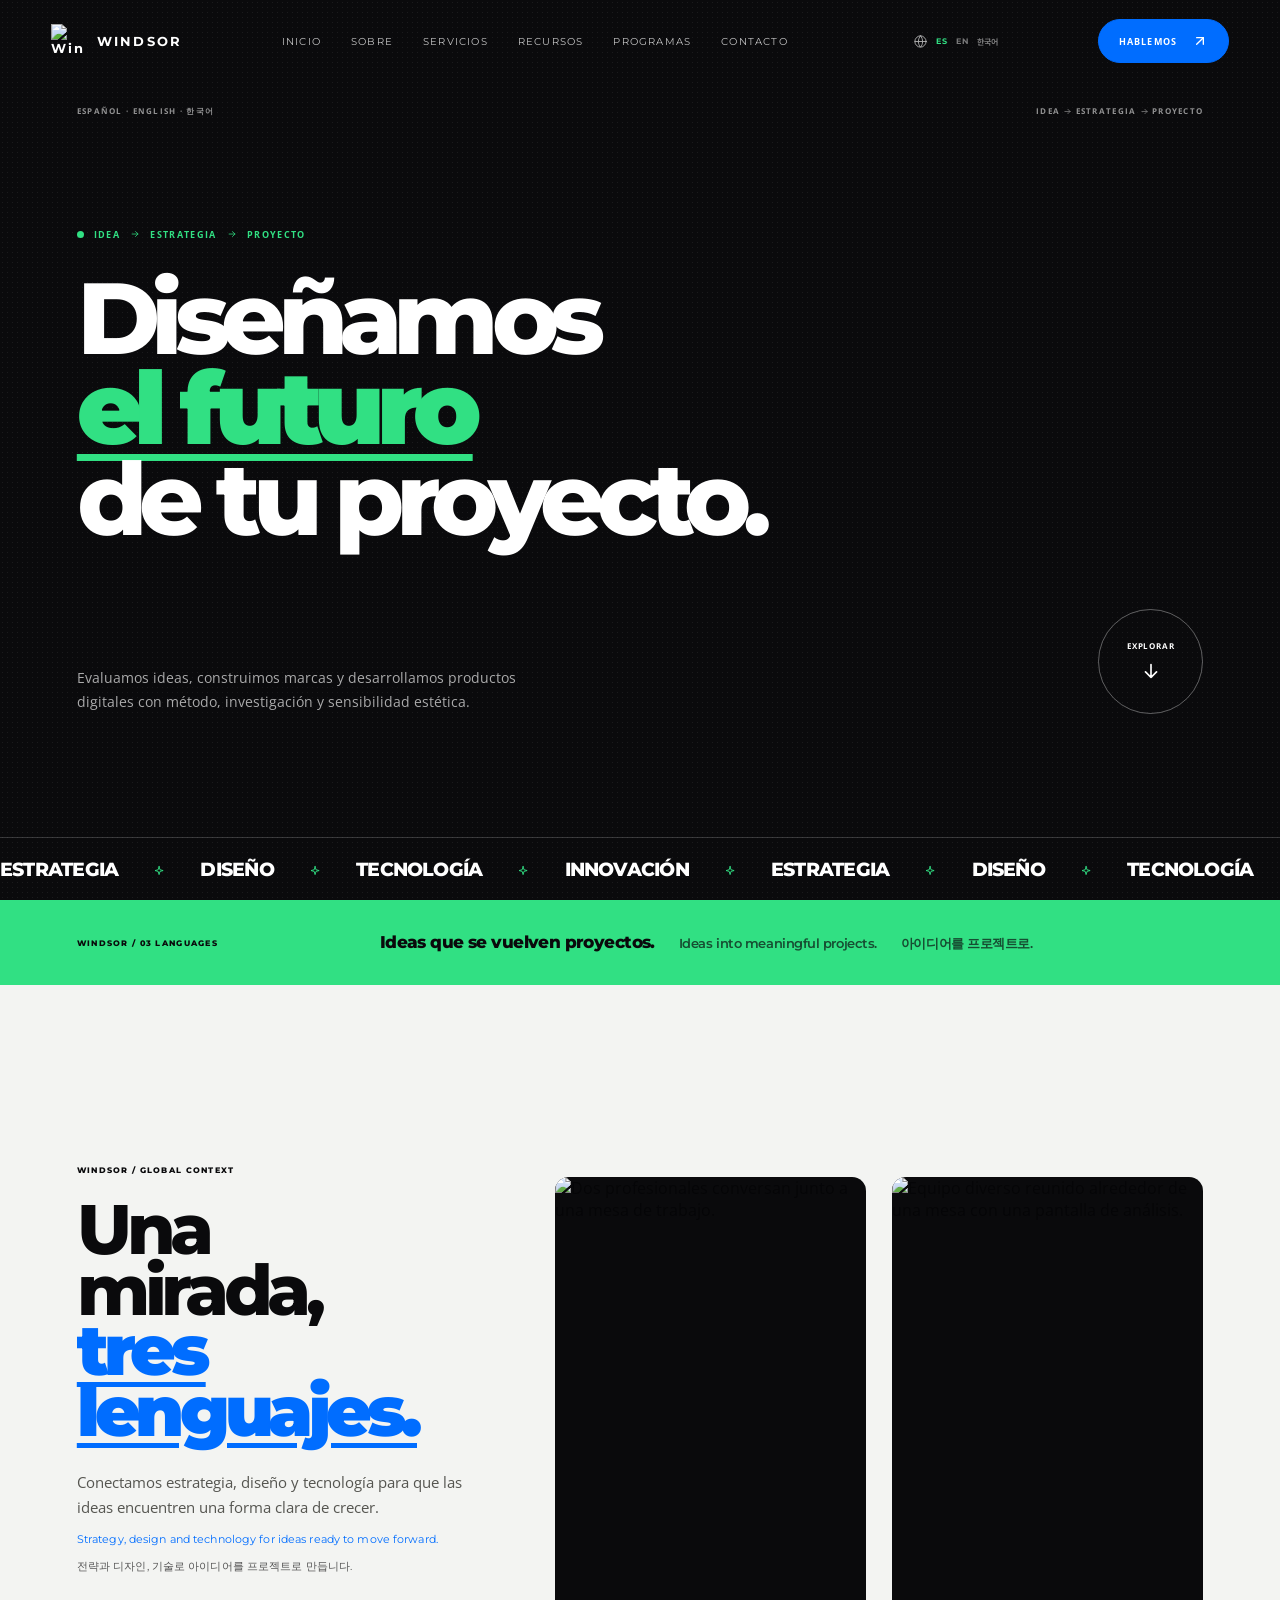
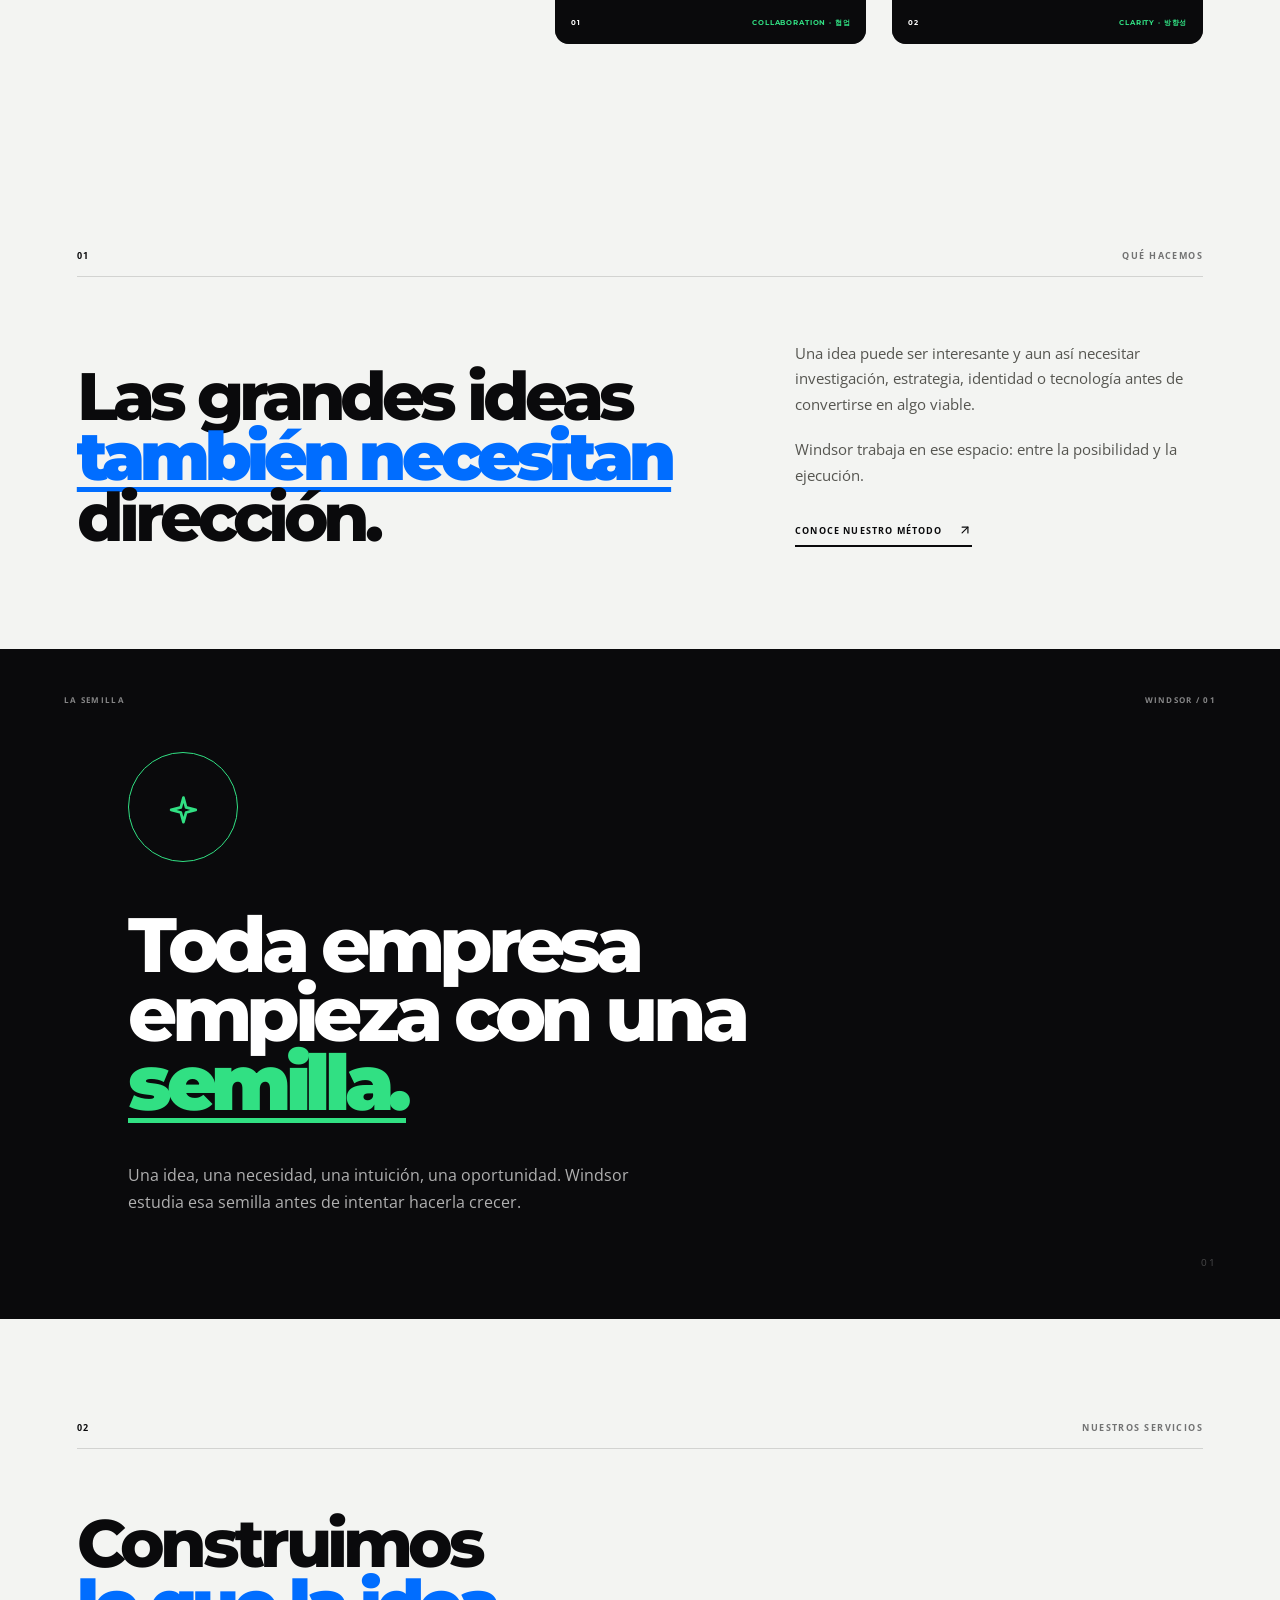
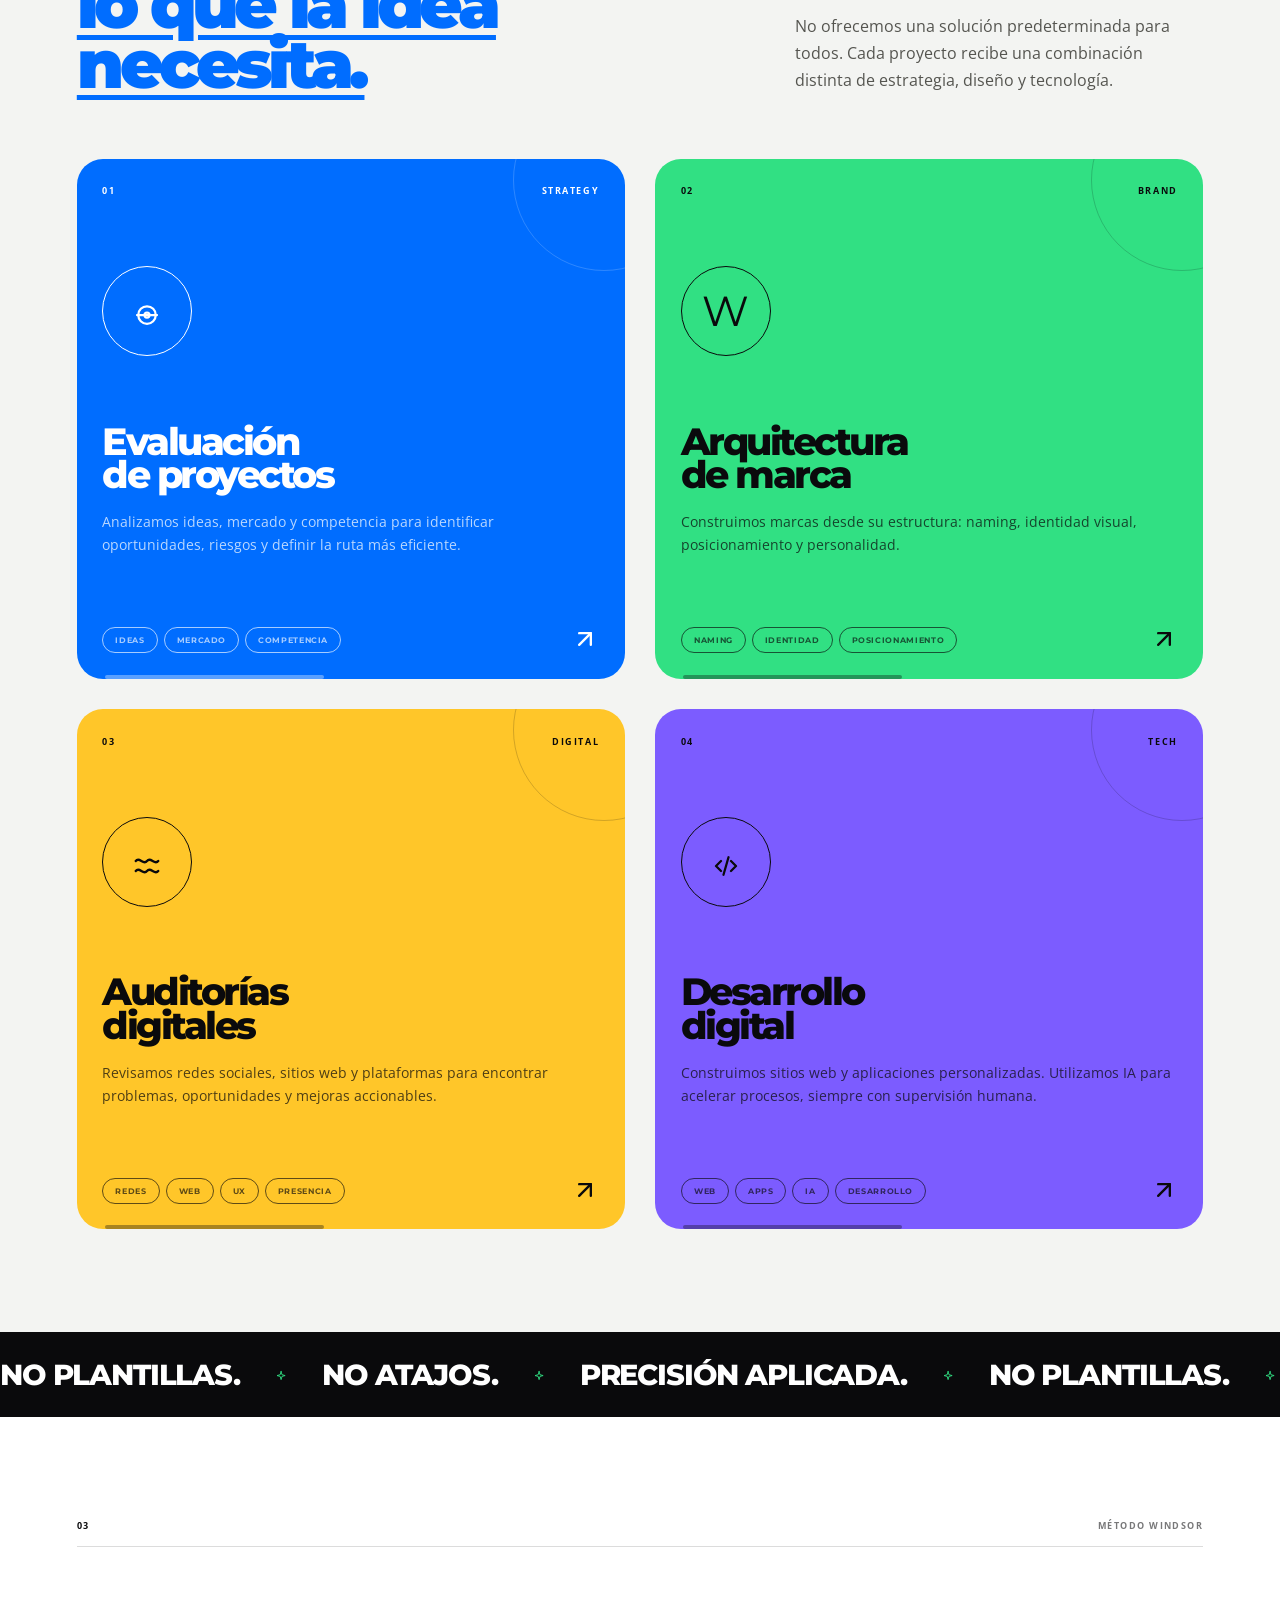
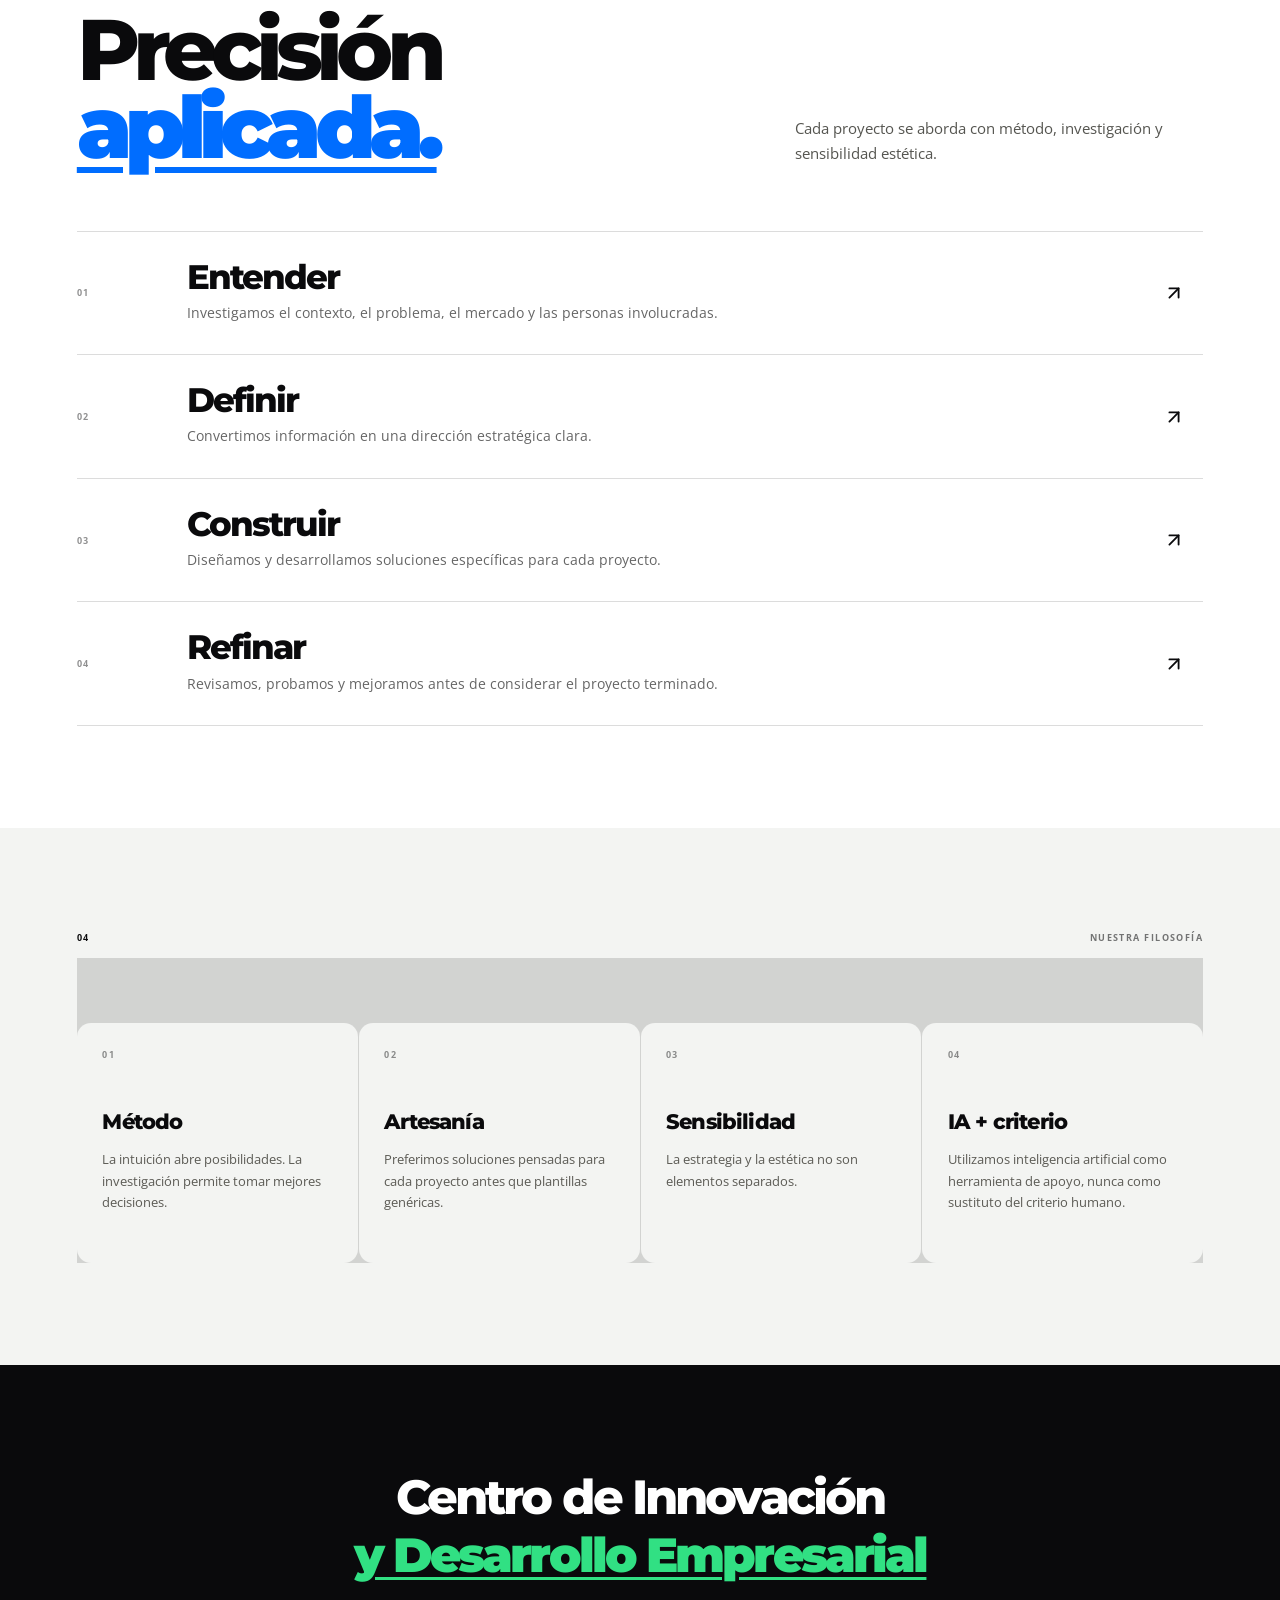
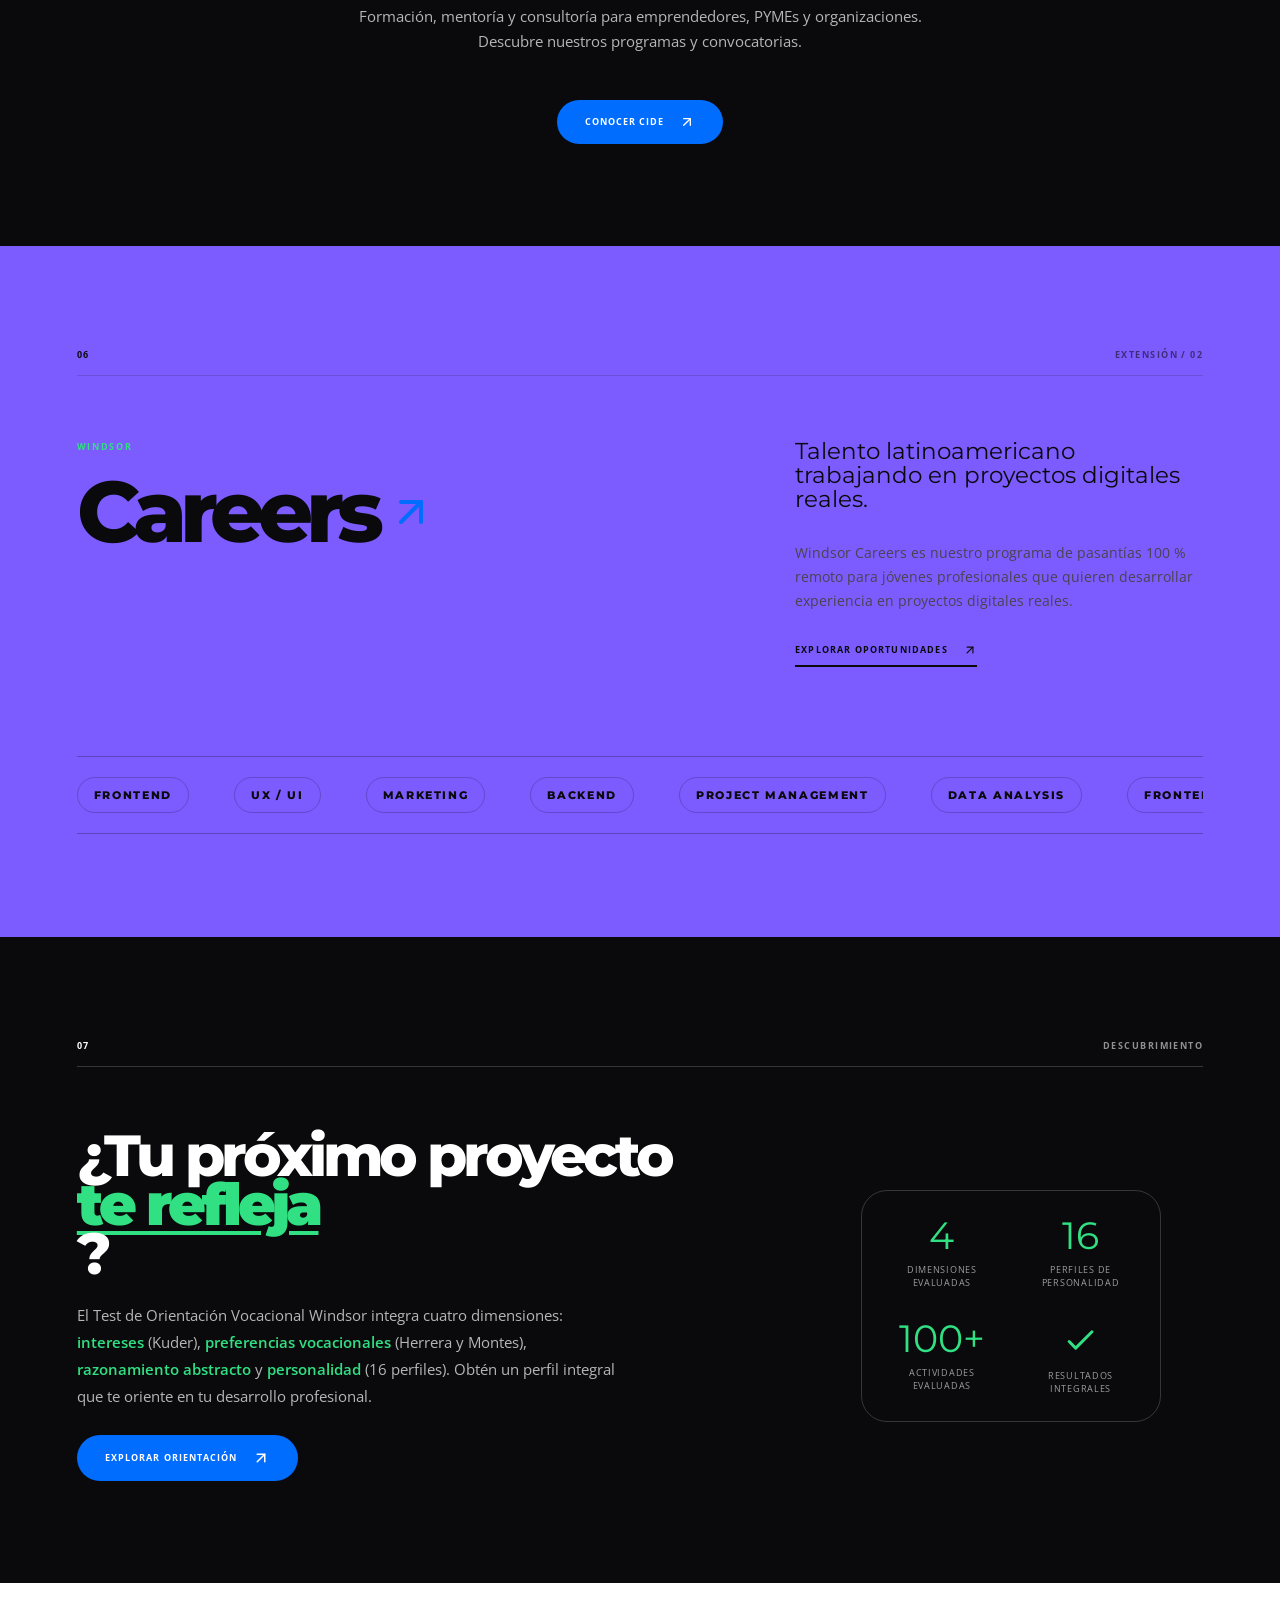
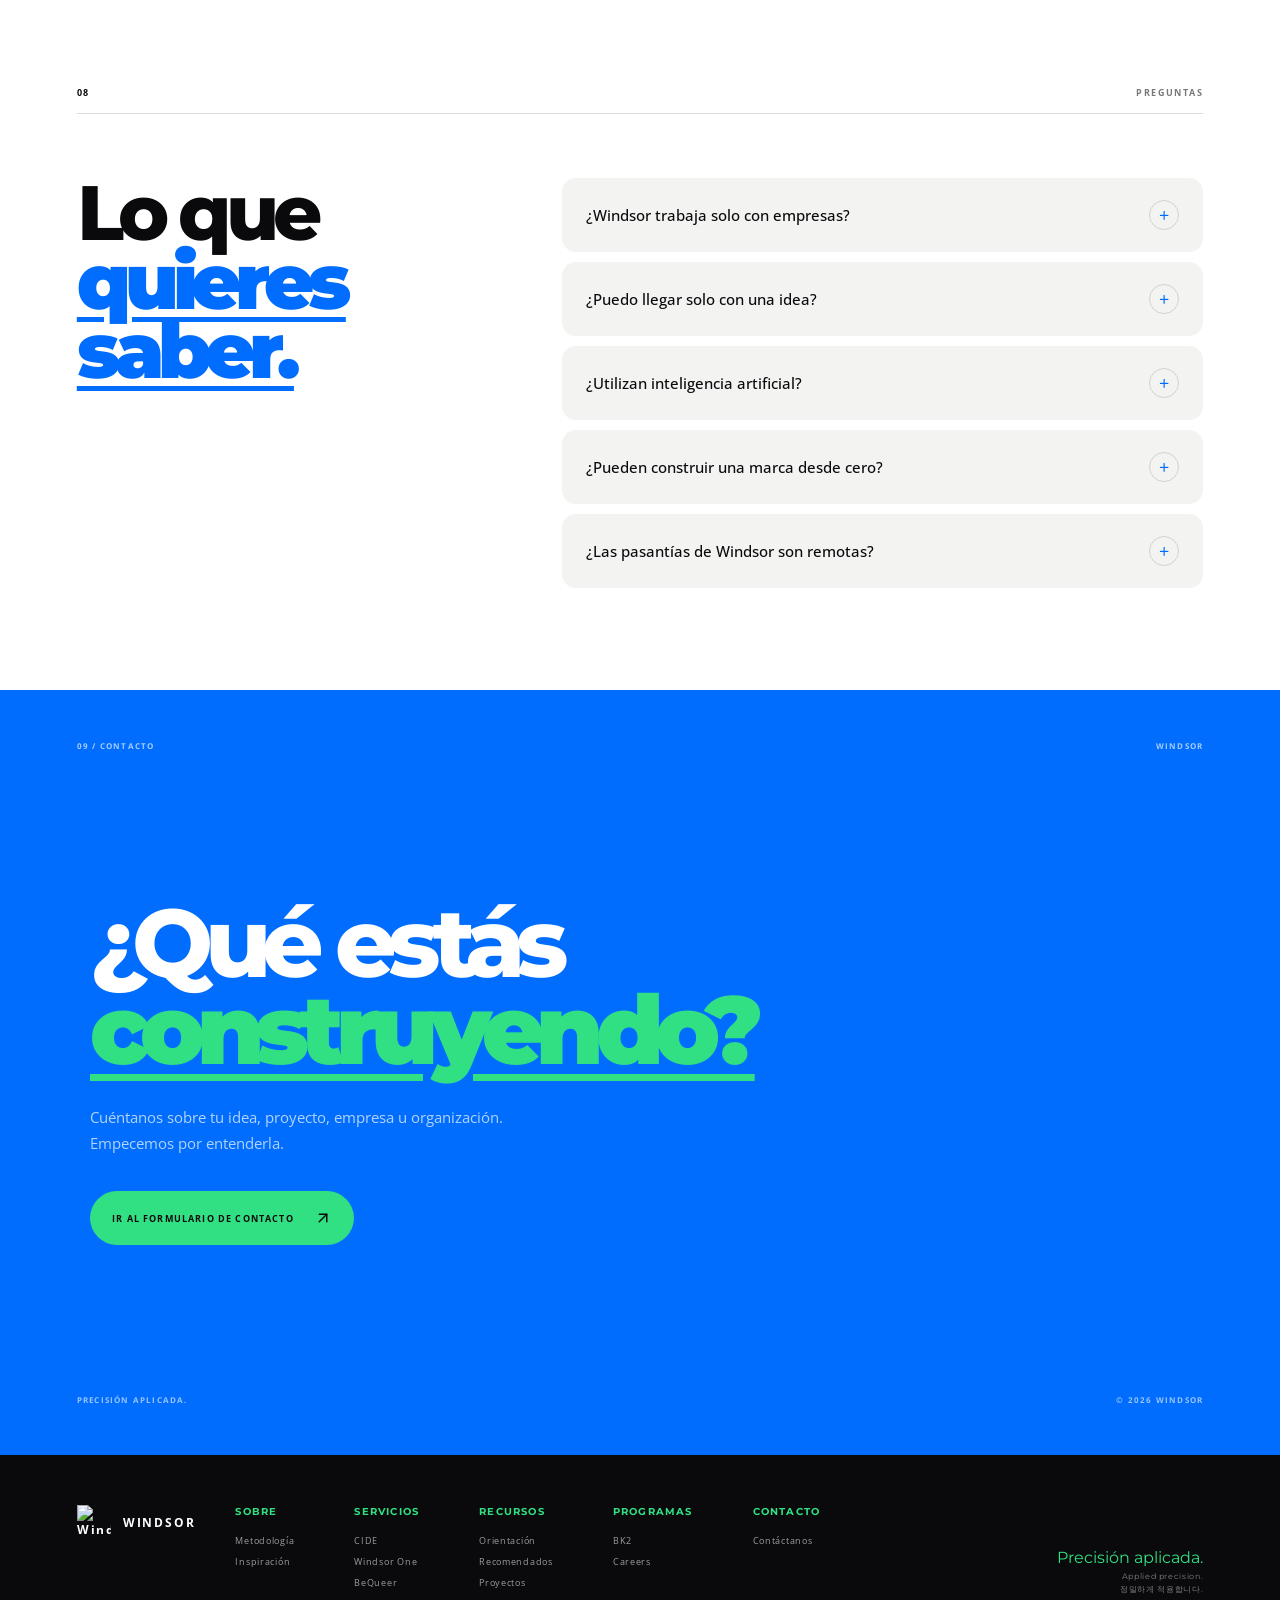
==== commit 96223aa9: "Integra experiencia trilingue en Windsor" ====
--- a/index.html
+++ b/index.html
@@ -9,7 +9,7 @@
 <link href="assets/favicon.png" rel="icon" type="image/png"/>
 <link href="https://fonts.googleapis.com" rel="preconnect"/>
 <link crossorigin="" href="https://fonts.gstatic.com" rel="preconnect"/>
-<link href="https://fonts.googleapis.com/css2?family=Montserrat:wght@400;500;600;700;800;900&amp;family=Open+Sans:wght@400;500;600;700&amp;display=swap" rel="stylesheet"/>
+<link href="https://fonts.googleapis.com/css2?family=Montserrat:wght@400;500;600;700;800;900&amp;family=Open+Sans:wght@400;500;600;700&amp;family=Noto+Sans+KR:wght@400;500;600;700;800;900&amp;display=swap" rel="stylesheet"/>
 <link href="styles.css" rel="stylesheet"/>
 </head>
 <body>
@@ -58,6 +58,10 @@
 <li><a href="contacto.html">Contacto</a></li>
 </ul>
 </nav>
+<div class="language-pulse" aria-label="Idiomas de Windsor">
+<svg class="language-pulse-icon" aria-hidden="true" viewBox="0 0 24 24"><circle cx="12" cy="12" r="9"></circle><path d="M3 12h18M12 3c2.2 2.4 3.3 5.4 3.3 9s-1.1 6.6-3.3 9c-2.2-2.4-3.3-5.4-3.3-9S9.8 5.4 12 3Z"></path></svg>
+<span class="active">ES</span><span>EN</span><span lang="ko">한국어</span>
+</div>
 <div class="header-actions">
 <a class="header-button" href="contacto.html">
                 Hablemos
@@ -96,7 +100,7 @@
 <section class="hero">
 <div class="hero-noise"></div>
 <div class="hero-topline">
-<span>LATINOAMÉRICA</span>
+<span>ESPAÑOL · ENGLISH · 한국어</span>
 <span>IDEA <svg aria-hidden="true" class="svg-icon svg-arrow" viewbox="0 0 24 24"><path d="M5 12h14M13 6l6 6-6 6"></path></svg> ESTRATEGIA <svg aria-hidden="true" class="svg-icon svg-arrow" viewbox="0 0 24 24"><path d="M5 12h14M13 6l6 6-6 6"></path></svg> PROYECTO</span>
 </div>
 <div class="hero-content">
@@ -111,6 +115,37 @@
 <div class="marquee-track">
 <span>ESTRATEGIA</span> <b><svg aria-hidden="true" class="svg-icon svg-spark" viewbox="0 0 24 24"><path d="m12 3 1.7 6.3L20 11l-6.3 1.7L12 19l-1.7-6.3L4 11l6.3-1.7L12 3Z"></path></svg></b><span>DISEÑO</span> <b><svg aria-hidden="true" class="svg-icon svg-spark" viewbox="0 0 24 24"><path d="m12 3 1.7 6.3L20 11l-6.3 1.7L12 19l-1.7-6.3L4 11l6.3-1.7L12 3Z"></path></svg></b><span>TECNOLOGÍA</span> <b><svg aria-hidden="true" class="svg-icon svg-spark" viewbox="0 0 24 24"><path d="m12 3 1.7 6.3L20 11l-6.3 1.7L12 19l-1.7-6.3L4 11l6.3-1.7L12 3Z"></path></svg></b><span>INNOVACIÓN</span> <b><svg aria-hidden="true" class="svg-icon svg-spark" viewbox="0 0 24 24"><path d="m12 3 1.7 6.3L20 11l-6.3 1.7L12 19l-1.7-6.3L4 11l6.3-1.7L12 3Z"></path></svg></b>
 <span>ESTRATEGIA</span> <b><svg aria-hidden="true" class="svg-icon svg-spark" viewbox="0 0 24 24"><path d="m12 3 1.7 6.3L20 11l-6.3 1.7L12 19l-1.7-6.3L4 11l6.3-1.7L12 3Z"></path></svg></b><span>DISEÑO</span> <b><svg aria-hidden="true" class="svg-icon svg-spark" viewbox="0 0 24 24"><path d="m12 3 1.7 6.3L20 11l-6.3 1.7L12 19l-1.7-6.3L4 11l6.3-1.7L12 3Z"></path></svg></b><span>TECNOLOGÍA</span> <b><svg aria-hidden="true" class="svg-icon svg-spark" viewbox="0 0 24 24"><path d="m12 3 1.7 6.3L20 11l-6.3 1.7L12 19l-1.7-6.3L4 11l6.3-1.7L12 3Z"></path></svg></b><span>INNOVACIÓN</span> <b><svg aria-hidden="true" class="svg-icon svg-spark" viewbox="0 0 24 24"><path d="m12 3 1.7 6.3L20 11l-6.3 1.7L12 19l-1.7-6.3L4 11l6.3-1.7L12 3Z"></path></svg></b>
+</div>
+</div>
+</section>
+<div class="trilingual-band" aria-label="Windsor en español, inglés y coreano">
+<div class="trilingual-band-inner">
+<span class="tri-label">WINDSOR / 03 LANGUAGES</span>
+<div class="tri-copy">
+<p>Ideas que se vuelven proyectos.</p>
+<p lang="en">Ideas into meaningful projects.</p>
+<p lang="ko">아이디어를 프로젝트로.</p>
+</div>
+</div>
+</div>
+<section class="international-context" aria-label="Perspectiva internacional de Windsor">
+<div class="international-context-inner">
+<div class="international-context-copy">
+<span class="context-kicker">WINDSOR / GLOBAL CONTEXT</span>
+<h2>Una mirada, <em>tres lenguajes.</em></h2>
+<p>Conectamos estrategia, diseño y tecnología para que las ideas encuentren una forma clara de crecer.</p>
+<p class="context-english" lang="en">Strategy, design and technology for ideas ready to move forward.</p>
+<p class="context-korean" lang="ko">전략과 디자인, 기술로 아이디어를 프로젝트로 만듭니다.</p>
+</div>
+<div class="international-context-gallery">
+<figure class="context-image context-image-tall">
+<img src="assets/fotoindex1.jpg" alt="Dos profesionales conversan junto a una mesa de trabajo." loading="lazy"/>
+<figcaption><span>01</span><span>COLLABORATION · 협업</span></figcaption>
+</figure>
+<figure class="context-image context-image-offset">
+<img src="assets/fotoindex2.jpg" alt="Equipo diverso reunido alrededor de una mesa con una pantalla de análisis." loading="lazy"/>
+<figcaption><span>02</span><span>CLARITY · 방향성</span></figcaption>
+</figure>
 </div>
 </div>
 </section>
@@ -306,7 +341,11 @@
 <a href="contacto.html">Contáctanos</a>
 </div>
 </div>
-<div class="footer-tagline">Precisión aplicada.</div>
+<div class="footer-tagline">
+<span>Precisión aplicada.</span>
+<span lang="en">Applied precision.</span>
+<span lang="ko">정밀하게 적용합니다.</span>
+</div>
 </footer>
 <script src="script.js"></script>
 </body>
--- a/styles.css
+++ b/styles.css
@@ -0,0 +1,2584 @@
+/* =========================================================
+   WINDSOR — VISUAL SYSTEM UNIFICADO
+   Incluye todos los estilos del sitio
+========================================================= */
+:root {
+    --black: #0a0a0c;
+    --black-soft: #131317;
+    --cream: #f3f4f2;
+    --white: #ffffff;
+    --blue: #006dff;
+    --blue-dark: #0050c2;
+    --green: #31e083;
+    --green-dark: #1fb868;
+    --yellow: #ffc629;
+    --purple: #7c5cff;
+    --grey: #dcdde0;
+    --grey-dark: #85868c;
+    --line: rgba(10,10,12,0.14);
+    --white-line: rgba(255,255,255,0.18);
+    --sans: "Montserrat","Helvetica Neue",Arial,sans-serif;
+    --body: "Open Sans","Helvetica Neue",Arial,sans-serif;
+    --serif: var(--sans);
+    --radius: 26px;
+    --radius-sm: 14px;
+    --radius-pill: 999px;
+    --max-width: 1440px;
+}
+
+/* RESET */
+* { box-sizing: border-box; margin:0; padding:0; }
+html { scroll-behavior: smooth; overflow-x: hidden; }
+body {
+    background: var(--cream);
+    color: var(--black);
+    font-family: var(--body);
+    overflow-x: hidden;
+    min-width:320px;
+}
+h1,h2,h3,h4,.logo,.logo-name,.card-tags span,.desktop-nav a,.mobile-menu-label { font-family:var(--sans); }
+h1,h2,h3,h4 { font-weight:800; }
+em { font-style:normal; }
+body.menu-active { overflow:hidden; }
+a { color:inherit; text-decoration:none; }
+button { color:inherit; font:inherit; }
+img { max-width:100%; display:block; }
+section { scroll-margin-top:82px; }
+
+/* PRELOADER */
+.preloader {
+    position:fixed; inset:0; z-index:9999;
+    background:var(--black); color:var(--white);
+    display:flex; flex-direction:column; align-items:center; justify-content:center;
+    transition: opacity 0.7s ease, visibility 0.7s ease;
+}
+.preloader.loaded { opacity:0; visibility:hidden; pointer-events:none; }
+.preloader-logo {
+    font-family:var(--serif); font-weight:900; font-size:clamp(52.5px,7.5vw,75px);
+    line-height:1; color:var(--blue);
+    animation: preloaderPulse 1.2s ease infinite alternate;
+}
+.preloader-line { width:min(180px,45vw); height:2px; margin-top:25px; overflow:hidden; background:rgba(255,255,255,0.15); }
+.preloader-line span { display:block; width:100%; height:100%; background:var(--blue); transform:translateX(-100%); animation: preloaderLine 1.4s ease forwards; }
+.preloader-text { margin-top:18px; font-size:9px; letter-spacing:0.3em; opacity:0.55; }
+@keyframes preloaderLine { to { transform:translateX(0); } }
+@keyframes preloaderPulse { from { transform:scale(0.95); } to { transform:scale(1.05); } }
+
+/* HEADER */
+.header {
+    position:fixed; top:0; left:0; width:100%; height:82px;
+    padding:0 4vw; display:flex; align-items:center; justify-content:space-between;
+    z-index:500; color:var(--white);
+    transition: transform 0.35s ease, background 0.35s ease, color 0.35s ease, backdrop-filter 0.35s ease;
+    isolation:isolate;
+}
+.header.hidden { transform:translateY(-100%); }
+.header::before {
+    content:""; position:absolute; inset:0; z-index:-1;
+    background: radial-gradient(rgba(255,255,255,0.75) 0.5px, transparent 0.5px),
+                linear-gradient(180deg, rgba(10,10,12,0.92), rgba(10,10,12,0.55) 70%, transparent);
+    background-size:4px 4px, 100% 100%;
+    opacity:0; transition:opacity 0.35s ease;
+}
+.header.scrolled::before { opacity:1; }
+.header.scrolled { backdrop-filter:blur(15px); }
+.logo {
+    display:flex; align-items:center; gap:12px;
+    font-size:13px; font-weight:700; letter-spacing:0.16em;
+}
+.logo-icon {
+    width:34px;
+    height:34px;
+    display:block;
+}
+.logo-name { font-family:var(--sans); }
+
+/* DESKTOP NAV con submenús */
+.desktop-nav .nav-list {
+    display: flex;
+    align-items: center;
+    gap: 30px;
+    list-style: none;
+    margin: 0;
+    padding: 0;
+}
+.desktop-nav .nav-list > li {
+    position: relative;
+}
+.desktop-nav .nav-list > li > a {
+    font-size: 10px;
+    text-transform: uppercase;
+    letter-spacing: 0.12em;
+    opacity: 0.75;
+    transition: opacity 0.25s;
+    padding: 8px 0;
+    display: block;
+}
+.desktop-nav .nav-list > li > a:hover,
+.desktop-nav .nav-list > li > a.active {
+    opacity: 1;
+}
+.desktop-nav .nav-list > li > a::after {
+    content: "";
+    position: absolute;
+    left: 0;
+    bottom: -4px;
+    width: 100%;
+    height: 1px;
+    background: currentColor;
+    transform: scaleX(0);
+    transition: transform 0.3s;
+}
+.desktop-nav .nav-list > li > a:hover::after,
+.desktop-nav .nav-list > li > a.active::after {
+    transform: scaleX(1);
+}
+/* Submenús */
+.desktop-nav .submenu {
+    position: absolute;
+    top: 100%;
+    left: 0;
+    min-width: 180px;
+    background: var(--black);
+    color: var(--white);
+    padding: 12px 0;
+    border-radius: var(--radius-sm);
+    box-shadow: 0 20px 40px rgba(0,0,0,0.5);
+    opacity: 0;
+    visibility: hidden;
+    transform: translateY(8px);
+    transition: opacity 0.25s ease, transform 0.25s ease, visibility 0.25s;
+    list-style: none;
+    margin: 0;
+    z-index: 10;
+}
+.desktop-nav .dropdown:hover .submenu {
+    opacity: 1;
+    visibility: visible;
+    transform: translateY(0);
+}
+.desktop-nav .submenu li a {
+    display: block;
+    padding: 8px 20px;
+    font-size: 10px;
+    letter-spacing: 0.08em;
+    opacity: 0.75;
+    transition: background 0.2s, opacity 0.2s;
+}
+.desktop-nav .submenu li a:hover {
+    background: rgba(255,255,255,0.06);
+    opacity: 1;
+}
+
+/* Header actions (botones) */
+.header-actions {
+    display: flex;
+    align-items: center;
+    gap: 18px;
+}
+.header-button {
+    display:inline-flex; align-items:center; gap:15px;
+    padding:13px 20px; background:var(--blue); border:1px solid var(--blue);
+    border-radius:var(--radius-pill);
+    font-size:9px; font-weight:700; letter-spacing:0.12em; text-transform:uppercase;
+    transition: background 0.25s ease, color 0.25s ease, transform 0.25s ease;
+}
+.header-button:hover { background:var(--green); color:var(--black); border-color:var(--green); transform:translateY(-2px); }
+.header-button .arrow-icon { display:inline-flex; align-items:center; }
+.menu-button {
+    display:none; width:42px; height:42px;
+    background:transparent; border:1px solid rgba(255,255,255,0.4);
+    border-radius:var(--radius-pill); cursor:pointer;
+    flex-direction:column; align-items:center; justify-content:center; gap:6px;
+}
+.menu-button span { display:block; width:17px; height:1px; background:currentColor; transition: transform 0.3s ease, opacity 0.3s ease; }
+
+/* MOBILE MENU */
+.mobile-menu {
+    position:fixed; inset:0; z-index:450;
+    background:var(--black); color:var(--white);
+    opacity:0; visibility:hidden; pointer-events:none;
+    transform:translateY(-20px);
+    transition: opacity 0.35s ease, visibility 0.35s ease, transform 0.35s ease;
+    overflow-y:auto;
+}
+.mobile-menu.active { opacity:1; visibility:visible; pointer-events:auto; transform:translateY(0); }
+.mobile-menu-inner {
+    min-height:100%; padding:110px 7vw 50px;
+    display:flex; flex-direction:column; justify-content:center;
+    gap:clamp(18px,4vw,30px);
+}
+.mobile-menu-label { margin-bottom:10px; color:var(--green); font-size:9px; font-weight:700; letter-spacing:0.2em; }
+.mobile-group-title {
+    font-size: 9px;
+    font-weight: 700;
+    letter-spacing: 0.2em;
+    color: var(--green);
+    margin: 15px 0 5px;
+    text-transform: uppercase;
+}
+.mobile-menu a { font-size:clamp(1.5rem,6vw,3rem); line-height:0.95; letter-spacing:-0.06em; transition:color 0.25s ease; }
+.mobile-menu a:hover { color:var(--green); }
+
+/* SECTIONS GENERAL */
+.section { padding:110px 6vw; }
+.section-meta {
+    width:100%; max-width:var(--max-width); margin:0 auto;
+    padding-bottom:18px; border-bottom:1px solid var(--line);
+    display:flex; justify-content:space-between; gap:20px;
+    font-size:9px; font-weight:700; letter-spacing:0.16em;
+}
+.section-meta span:last-child { opacity:0.55; }
+.container { max-width:var(--max-width); margin:0 auto; }
+
+/* HERO (común) */
+.hero {
+    position:relative; min-height:max(720px, 100svh);
+    background:var(--black); color:var(--white);
+    overflow:hidden; display:flex; flex-direction:column;
+}
+.hero-noise {
+    position:absolute; inset:0; opacity:0.08; pointer-events:none;
+    background-image:radial-gradient(rgba(255,255,255,0.8) 0.6px, transparent 0.6px);
+    background-size:5px 5px;
+}
+.hero-topline {
+    position:relative; z-index:2; display:flex; justify-content:space-between; gap:30px;
+    padding:105px 6vw 0; font-size:8px; font-weight:700; letter-spacing:0.16em; opacity:0.55;
+}
+.hero-content {
+    position:relative; z-index:2; width:min(100%, var(--max-width)); margin:auto;
+    padding:60px 6vw 70px;
+}
+.hero-small {
+    display:flex; align-items:center; gap:10px; margin-bottom:30px;
+    color:var(--green); font-size:9px; font-weight:700; letter-spacing:0.15em;
+}
+.green-dot { width:7px; height:7px; border-radius:50%; background:var(--green); animation:dotPulse 2s ease infinite; }
+@keyframes dotPulse { 0%,100% { opacity:0.5; transform:scale(0.85); } 50% { opacity:1; transform:scale(1.15); } }
+.hero h1 { max-width:1150px; font-size:clamp(3rem, 7.875vw, 7.875rem); line-height:0.8; letter-spacing:-0.085em; }
+.hero h1 em { display:block; color:var(--green); font-family:var(--serif); font-weight:900; text-decoration:underline; text-decoration-thickness:0.07em; text-underline-offset:0.1em; }
+.hero-bottom { margin-top:65px; display:flex; align-items:flex-end; justify-content:space-between; gap:40px; }
+.hero-bottom p { max-width:490px; color:rgba(255,255,255,0.65); font-size:14px; line-height:1.7; }
+.circle-button {
+    width:105px; height:105px; flex:0 0 auto; border:1px solid rgba(255,255,255,0.35);
+    border-radius:50%; display:flex; flex-direction:column; align-items:center; justify-content:center; gap:7px;
+    color:var(--white); font-size:8px; font-weight:700; letter-spacing:0.1em; text-transform:uppercase;
+    transition: background 0.35s ease, color 0.35s ease, transform 0.35s ease;
+}
+.circle-button strong { font-size:17px; }
+.circle-button:hover { background:var(--green); color:var(--black); transform:rotate(10deg); }
+.hero-marquee { position:relative; z-index:2; overflow:hidden; border-top:1px solid var(--white-line); }
+.marquee-track {
+    width:max-content; display:flex; align-items:center; gap:35px; padding:19px 0;
+    animation:marquee 22s linear infinite;
+}
+.marquee-track span { font-family:var(--sans); font-size:clamp(0.825rem, 1.5vw, 1.5rem); font-weight:800; letter-spacing:-0.04em; }
+.marquee-track b { color:var(--green); }
+@keyframes marquee { to { transform:translateX(-50%); } }
+
+/* INTRO */
+.intro { background:var(--cream); }
+.intro-layout {
+    max-width:var(--max-width); margin:0 auto; padding-top:80px;
+    display:grid; grid-template-columns:1.1fr 0.7fr; gap:10vw; align-items:end;
+}
+.intro-layout h2 { max-width:900px; font-size:clamp(2.4rem, 5.25vw, 5.25rem); line-height:0.86; letter-spacing:-0.075em; }
+.intro-layout h2 span { display:block; font-family:var(--serif); font-weight:900; text-decoration:underline; text-decoration-thickness:0.07em; text-underline-offset:0.1em; color:var(--blue); }
+.intro-copy { max-width:520px; }
+.intro-copy p { margin-bottom:20px; color:#555550; font-size:15px; line-height:1.7; }
+.underlined-link, .dark-link {
+    display:inline-flex; align-items:center; gap:15px; margin-top:15px; padding-bottom:8px;
+    border-bottom:2px solid currentColor; font-size:9px; font-weight:700; letter-spacing:0.13em; text-transform:uppercase;
+    transition: gap 0.25s ease, color 0.25s ease;
+}
+.underlined-link:hover, .dark-link:hover { gap:20px; color:var(--blue); }
+.underlined-link .arrow-icon, .dark-link .arrow-icon { display:inline-flex; align-items:center; }
+
+/* SEED */
+.seed-section {
+    position:relative; min-height:700px; padding:100px 10vw;
+    background:var(--black); color:var(--white);
+    display:flex; align-items:center; overflow:hidden;
+}
+.seed-side {
+    position:absolute; top:45px; left:5vw; right:5vw;
+    display:flex; justify-content:space-between; font-size:8px; font-weight:700; letter-spacing:0.16em; opacity:0.5;
+}
+.seed-main { width:100%; max-width:1050px; margin:auto; }
+.seed-circle {
+    width:110px; height:110px; display:grid; place-items:center; margin-bottom:45px;
+    border:1px solid var(--green); border-radius:50%; color:var(--green);
+    animation:seedRotate 8s linear infinite;
+}
+.seed-circle span { font-family:var(--serif); font-size:45px; animation:seedRotateReverse 8s linear infinite; }
+@keyframes seedRotate { to { transform:rotate(360deg); } }
+@keyframes seedRotateReverse { to { transform:rotate(-360deg); } }
+.seed-main h2 { max-width:900px; font-size:clamp(2.4rem, 6vw, 6rem); line-height:0.83; letter-spacing:-0.07em; }
+.seed-main h2 em { color:var(--green); font-family:var(--serif); font-weight:900; text-decoration:underline; text-decoration-thickness:0.07em; text-underline-offset:0.1em; }
+.seed-main p { max-width:560px; margin-top:45px; color:rgba(255,255,255,0.68); font-size:16px; line-height:1.7; }
+.seed-number { position:absolute; right:5vw; bottom:50px; color:rgba(255,255,255,0.25); font-size:10px; letter-spacing:0.15em; }
+
+/* SERVICES */
+.services { background:var(--cream); }
+.services-heading {
+    max-width:var(--max-width); margin:0 auto; display:grid; grid-template-columns:1.1fr 0.7fr; gap:10vw; padding:80px 0;
+}
+.services-heading h2 { font-size:clamp(2.625rem, 5.25vw, 5.25rem); line-height:0.85; letter-spacing:-0.07em; }
+.services-heading h2 span { display:block; font-family:var(--serif); font-weight:900; text-decoration:underline; text-decoration-thickness:0.07em; text-underline-offset:0.1em; color:var(--blue); }
+.services-heading p { align-self:end; color:#555550; line-height:1.7; }
+.service-cards {
+    max-width:var(--max-width); margin:0 auto; display:grid; grid-template-columns:repeat(2, minmax(0, 1fr)); gap:18px;
+}
+.service-card {
+    min-height:600px; padding:28px; display:flex; flex-direction:column; justify-content:space-between;
+    position:relative; overflow:hidden; border-radius:var(--radius);
+    transition: transform 0.4s cubic-bezier(.2,.8,.2,1), box-shadow 0.4s ease;
+}
+.service-card::after {
+    content:""; position:absolute; left:28px; bottom:0; height:4px; width:40%;
+    background:currentColor; opacity:0.35; border-radius:var(--radius-pill);
+    transition: width 0.4s ease, opacity 0.4s ease;
+}
+.service-card:hover::after { width:calc(100% - 56px); opacity:0.6; }
+.service-card::before {
+    content:""; position:absolute; width:180px; height:180px; right:-70px; top:-70px;
+    border:1px solid currentColor; border-radius:50%; opacity:0.18;
+    transition: transform 0.6s ease;
+}
+.service-card:hover { transform:translateY(-10px); box-shadow:0 25px 60px rgba(0,0,0,0.14); }
+.service-card:hover::before { transform:scale(2.4); }
+.service-blue { background:var(--blue); color:var(--white); }
+.service-green { background:var(--green); color:var(--black); }
+.service-yellow { background:var(--yellow); color:var(--black); }
+.service-purple { background:var(--purple); color:var(--black); }
+.card-top { display:flex; justify-content:space-between; gap:15px; font-size:9px; font-weight:700; letter-spacing:0.17em; }
+.card-icon {
+    width:90px; height:90px; display:grid; place-items:center; border:1px solid currentColor; border-radius:50%;
+    font-family:var(--serif); font-size:42px; transition: transform 0.5s ease;
+}
+.service-card:hover .card-icon { transform:rotate(20deg) scale(1.08); }
+.card-content { position:relative; }
+.card-content h3 { font-size:clamp(1.875rem, 3vw, 3.3rem); line-height:0.88; letter-spacing:-0.065em; }
+.card-content p { max-width:520px; margin-top:25px; font-size:14px; line-height:1.65; opacity:0.72; }
+.card-bottom { display:flex; align-items:flex-end; justify-content:space-between; gap:20px; }
+.card-tags { display:flex; flex-wrap:wrap; gap:6px; }
+.card-tags span { padding:7px 12px; border:1px solid currentColor; border-radius:var(--radius-pill); font-size:8px; font-weight:700; letter-spacing:0.08em; text-transform:uppercase; opacity:0.65; }
+.card-arrow { display:inline-flex; align-items:center; transition: transform 0.3s ease; }
+.service-card:hover .card-arrow { transform:translate(5px, -5px); }
+
+/* STATEMENT MARQUEE */
+.statement-marquee { overflow:hidden; background:var(--black); color:var(--white); }
+.statement-track {
+    width:max-content; display:flex; align-items:center; gap:35px; padding:25px 0;
+    animation:marquee 22s linear infinite;
+}
+.statement-track span { font-family:var(--sans); font-size:clamp(1.275rem, 2.25vw, 2.25rem); font-weight:800; letter-spacing:-0.04em; }
+.statement-track b { color:var(--green); }
+
+/* Solo para BeQueer: degradado arcoíris en el marquee */
+.bequeer-page .statement-marquee .statement-track span {
+    background: linear-gradient(90deg, #ff0000, #ff8800, #ffff00, #00cc00, #0066ff, #8b00ff);
+    -webkit-background-clip: text;
+    -webkit-text-fill-color: transparent;
+    background-clip: text;
+    display: inline-block;
+}
+.bequeer-page .statement-marquee .statement-track b {
+    color: rgba(255,255,255,0.25);
+    font-weight:400;
+}
+
+/* METHOD */
+.method { background:var(--white); }
+.method-heading {
+    max-width:var(--max-width); margin:0 auto; padding:80px 0;
+    display:grid; grid-template-columns:1.1fr 0.7fr; gap:10vw; align-items:end;
+}
+.method-heading h2 { font-size:clamp(3rem, 6.75vw, 6.75rem); line-height:0.78; letter-spacing:-0.08em; }
+.method-heading h2 em { display:block; color:var(--blue); font-family:var(--serif); font-weight:900; text-decoration:underline; text-decoration-thickness:0.07em; text-underline-offset:0.1em; }
+.method-heading p { max-width:480px; color:#555550; font-size:15px; line-height:1.7; }
+.method-list { max-width:var(--max-width); margin:0 auto; }
+.method-row {
+    display:grid; grid-template-columns:80px 1fr 40px; align-items:center; gap:30px;
+    padding:30px 0; border-top:1px solid var(--line);
+    transition: padding 0.35s ease, background 0.35s ease;
+}
+.method-row:last-child { border-bottom:1px solid var(--line); }
+.method-row > span { font-size:9px; font-weight:700; letter-spacing:0.15em; opacity:0.45; }
+.method-row h3 { font-size:clamp(1.5rem, 2.625vw, 3rem); line-height:0.9; letter-spacing:-0.06em; }
+.method-row p { max-width:550px; margin-top:10px; color:#666; font-size:14px; line-height:1.6; }
+.method-row .arrow-icon { display:inline-flex; align-items:center; }
+.method-row:hover { padding-left:15px; padding-right:15px; background:var(--cream); }
+
+/* PRINCIPLES */
+.principles { background:var(--cream); }
+.principles-grid {
+    max-width:var(--max-width); margin:0 auto; padding-top:80px;
+    display:grid; grid-template-columns:repeat(4, minmax(0, 1fr)); gap:1px; background:var(--line);
+}
+.principles-grid > div { min-height:300px; padding:28px; background:var(--cream); border-radius:var(--radius-sm); }
+.principles-grid span { display:block; margin-bottom:65px; font-size:9px; font-weight:700; letter-spacing:0.15em; opacity:0.45; }
+.principles-grid h3 { margin-bottom:15px; font-size:21px; letter-spacing:-0.04em; }
+.principles-grid p { color:#5c5b55; font-size:13px; line-height:1.65; }
+
+/* CIDE LINK (para index) */
+.cide-link { background:var(--black); color:var(--white); text-align:center; padding:60px 6vw; }
+.cide-link .container { max-width:var(--max-width); margin:0 auto; }
+.cide-link h2 { font-size:clamp(1.875rem,3.75vw,3rem); letter-spacing:-0.06em; }
+.cide-link h2 span { display:block; font-family:var(--sans); font-weight:900; color:var(--green); text-decoration:underline; text-decoration-thickness:0.07em; text-underline-offset:0.1em; }
+.cide-link p { max-width:600px; margin:20px auto; color:rgba(255,255,255,0.7); font-size:15px; line-height:1.7; }
+.hook-button {
+    display:inline-flex; align-items:center; gap:15px; margin-top:25px; padding:14px 28px;
+    background:var(--blue); color:var(--white); font-size:9px; font-weight:700; letter-spacing:0.12em; text-transform:uppercase;
+    border-radius:var(--radius-pill); transition: background 0.25s ease, transform 0.25s ease;
+}
+.hook-button:hover { background:var(--green); color:var(--black); transform:translateX(6px); }
+.hook-button .arrow-icon { display:inline-flex; align-items:center; }
+
+/* CAREERS (sección en index) */
+.careers { background:var(--purple); }
+.careers-layout {
+    max-width:var(--max-width); margin:0 auto; display:grid; grid-template-columns:1.1fr 0.7fr; gap:10vw; padding:80px 0 100px;
+}
+.careers h2 { font-size:clamp(3rem, 6.75vw, 6.75rem); line-height:0.78; letter-spacing:-0.08em; display:flex; align-items:center; gap:10px; }
+.careers h2 em { display:inline-flex; align-items:center; color:var(--blue); font-family:var(--serif); font-weight:900; text-decoration:underline; text-decoration-thickness:0.07em; text-underline-offset:0.1em; }
+.extension-label { display:block; margin-bottom:20px; color:var(--green); font-size:9px; font-weight:700; letter-spacing:0.18em; }
+.careers-copy { align-self:end; }
+.large-copy { margin-bottom:30px; font-family:var(--serif); font-size:clamp(18px, 2.25vw, 22.5px); line-height:1.05; }
+.careers-copy > p:not(.large-copy) { max-width:500px; color:#49444f; font-size:14px; line-height:1.7; }
+.dark-link { margin-top:30px; border-color:var(--black); }
+.dark-link .arrow-icon { display:inline-flex; align-items:center; }
+.career-marquee { overflow:hidden; border-top:1px solid rgba(0,0,0,0.25); border-bottom:1px solid rgba(0,0,0,0.25); }
+.career-track {
+    width:max-content; display:flex; gap:45px; padding:20px 0;
+    animation:marquee 25s linear infinite;
+}
+.career-track span { font-family:var(--sans); font-size:11px; font-weight:800; letter-spacing:0.15em; padding:10px 16px; border:1px solid rgba(0,0,0,0.2); border-radius:var(--radius-pill); }
+
+/* ORIENTACIÓN HOOK (index) */
+.orientation-hook { background:var(--black); color:var(--white); }
+.orientation-hook .section-meta { border-color:var(--white-line); }
+.hook-grid {
+    max-width:var(--max-width); margin:0 auto; padding-top:80px;
+    display:grid; grid-template-columns:1fr 0.6fr; gap:8vw; align-items:center;
+}
+.hook-content h2 { font-size:clamp(2.25rem, 4.5vw, 4.125rem); line-height:0.85; letter-spacing:-0.07em; }
+.hook-content h2 em { display:block; color:var(--green); font-family:var(--serif); font-weight:900; text-decoration:underline; text-decoration-thickness:0.07em; text-underline-offset:0.1em; }
+.hook-content p { max-width:550px; margin-top:30px; color:rgba(255,255,255,0.7); font-size:15px; line-height:1.8; }
+.hook-content p strong { color:var(--green); font-weight:600; }
+.hook-visual { display:flex; justify-content:center; align-items:center; }
+.hook-stats {
+    display:grid; grid-template-columns:1fr 1fr; gap:30px; padding:30px;
+    border:1px solid var(--white-line); border-radius:var(--radius); width:100%; max-width:300px;
+}
+.hook-stats > div { text-align:center; }
+.stat-number { display:block; font-family:var(--serif); font-size:clamp(2.1rem, 3vw, 3rem); color:var(--green); line-height:1; }
+.stat-label { display:block; margin-top:8px; font-size:9px; letter-spacing:0.08em; opacity:0.6; text-transform:uppercase; }
+
+/* FAQ */
+.faq { background:var(--white); }
+.faq-layout {
+    max-width:var(--max-width); margin:0 auto; padding-top:80px;
+    display:grid; grid-template-columns:0.7fr 1.1fr; gap:10vw; align-items:start;
+}
+.faq-layout h2 { font-size:clamp(3rem, 6vw, 6rem); line-height:0.78; letter-spacing:-0.08em; }
+.faq-layout h2 em { display:block; color:var(--blue); font-family:var(--serif); font-weight:900; text-decoration:underline; text-decoration-thickness:0.07em; text-underline-offset:0.1em; }
+.faq-list { display:flex; flex-direction:column; gap:12px; }
+.faq-item { background:var(--cream); border-radius:var(--radius-sm); padding:0 24px; transition:background 0.3s ease; }
+.faq-item.active { background:var(--white); box-shadow:0 15px 40px rgba(10,10,12,0.08); }
+.faq-question {
+    width:100%; padding:22px 0; display:flex; align-items:center; justify-content:space-between; gap:25px;
+    background:transparent; border:0; text-align:left; cursor:pointer;
+}
+.faq-question span { font-size:15px; font-weight:500; }
+.faq-question b {
+    flex:0 0 auto; width:30px; height:30px; display:grid; place-items:center;
+    border:1px solid var(--line); border-radius:50%; font-size:18px; font-weight:400; color:var(--blue);
+    transition: transform 0.3s ease, background 0.3s ease, color 0.3s ease;
+}
+.faq-item.active .faq-question b { background:var(--blue); color:var(--white); transform:rotate(45deg); }
+.faq-answer { display:grid; grid-template-rows:0fr; transition: grid-template-rows 0.4s ease; }
+.faq-item.active .faq-answer { grid-template-rows:1fr; }
+.faq-answer p { min-height:0; overflow:hidden; max-width:700px; color:#666; font-size:14px; line-height:1.7; transition: padding 0.4s ease; }
+.faq-item.active .faq-answer p { padding-bottom:25px; }
+
+/* CONTACT SECTION (index) */
+.contact {
+    min-height:max(650px, 85svh); padding:50px 6vw;
+    background:var(--blue); color:var(--white);
+    display:flex; flex-direction:column; justify-content:space-between; overflow:hidden;
+}
+.contact-top, .contact-bottom {
+    display:flex; align-items:center; justify-content:space-between; gap:20px;
+    font-size:8px; font-weight:700; letter-spacing:0.15em;
+}
+.contact-top { opacity:0.65; }
+.contact-bottom { opacity:0.6; }
+.contact-main { width:min(100%, 1100px); margin:auto; padding:90px 0; }
+.contact-main h2 { font-size:clamp(3rem, 7.5vw, 7.5rem); line-height:0.78; letter-spacing:-0.09em; }
+.contact-main h2 em { display:block; color:var(--green); font-family:var(--serif); font-weight:900; text-decoration:underline; text-decoration-thickness:0.07em; text-underline-offset:0.1em; }
+.contact-main p { max-width:500px; margin-top:45px; color:rgba(255,255,255,0.7); font-size:15px; line-height:1.7; }
+.contact-button {
+    display:inline-flex; align-items:center; gap:20px; margin-top:35px; padding:18px 22px;
+    background:var(--green); color:var(--black); border-radius:var(--radius-pill);
+    font-size:9px; font-weight:700; letter-spacing:0.13em; text-transform:uppercase;
+    transition: transform 0.3s ease, background 0.3s ease;
+}
+.contact-button:hover { background:var(--white); transform:translateX(8px); }
+.contact-button .arrow-icon { display:inline-flex; align-items:center; }
+
+/* =========================================================
+   ESTILOS DE PÁGINAS SECUNDARIAS
+========================================================= */
+
+/* ---- METODOLOGIA ---- */
+.metodologia-hero {
+    background: var(--black);
+    color: var(--white);
+    padding: 140px 6vw 80px;
+    position: relative;
+    overflow: hidden;
+    min-height: auto;
+}
+.metodologia-hero .hero-noise {
+    position: absolute;
+    inset: 0;
+    opacity: 0.06;
+    pointer-events: none;
+    background-image: radial-gradient(rgba(255,255,255,0.8) 0.6px, transparent 0.6px);
+    background-size: 5px 5px;
+}
+.metodologia-hero .break-title {
+    font-size: clamp(3.5rem, 10vw, 8rem);
+    line-height: 0.85;
+    letter-spacing: -0.07em;
+    font-weight: 900;
+    font-family: var(--sans);
+    color: var(--blue);
+    position: relative;
+    margin-bottom: 10px;
+    opacity: 0;
+    animation: breakReveal 2s ease forwards;
+    animation-delay: 0.3s;
+}
+.metodologia-hero .break-title .char {
+    display: inline-block;
+    animation: breakChar 1.2s ease forwards;
+    opacity: 0;
+}
+@keyframes breakChar {
+    0% { transform: translateY(60px) rotate(20deg) scale(0.8); opacity: 0; color: #ff0000; }
+    30% { transform: translateY(-20px) rotate(-10deg) scale(1.1); opacity: 1; color: #ff8800; }
+    60% { transform: translateY(10px) rotate(5deg) scale(0.95); color: #00cc00; }
+    100% { transform: translateY(0) rotate(0deg) scale(1); opacity: 1; color: var(--blue); }
+}
+@keyframes breakReveal { 0% { opacity: 0; } 100% { opacity: 1; } }
+.metodologia-hero .sub-method {
+    font-size: clamp(1.5rem, 3vw, 2.5rem);
+    font-weight: 700;
+    letter-spacing: -0.03em;
+    color: rgba(255,255,255,0.8);
+    margin-top: 10px;
+    opacity: 0;
+    animation: fadeUp 1.2s ease forwards;
+    animation-delay: 1.2s;
+}
+.metodologia-hero .sub-method em {
+    display: block;
+    color: var(--green);
+    font-family: var(--sans);
+    font-weight: 900;
+    text-decoration: underline;
+    text-decoration-thickness: 0.07em;
+    text-underline-offset: 0.1em;
+    margin-top: 4px;
+}
+@keyframes fadeUp { 0% { opacity: 0; transform: translateY(20px); } 100% { opacity: 1; transform: translateY(0); } }
+.metodologia-hero p {
+    max-width: 580px;
+    margin-top: 30px;
+    color: rgba(255,255,255,0.6);
+    font-size: 16px;
+    line-height: 1.7;
+    opacity: 0;
+    animation: fadeUp 1.2s ease forwards;
+    animation-delay: 1.8s;
+}
+.metodologia-grid {
+    display: grid;
+    grid-template-columns: 1fr 1fr;
+    gap: 30px;
+    margin-top: 60px;
+}
+.metodologia-item {
+    background: var(--white);
+    padding: 28px 24px 16px 24px;
+    box-shadow: 0 4px 12px rgba(0,0,0,0.04);
+    transition: transform 0.3s ease, box-shadow 0.3s ease;
+    display: flex;
+    flex-direction: column;
+    position: relative;
+}
+.metodologia-item:hover {
+    transform: translateY(-4px);
+    box-shadow: 0 12px 30px rgba(0,0,0,0.08);
+}
+.metodologia-item .card-inner {
+    display: flex;
+    align-items: flex-start;
+    gap: 20px;
+    flex: 1;
+}
+.metodologia-item .icon-wrap {
+    flex: 0 0 56px;
+    width: 56px;
+    height: 56px;
+    background: rgba(0,0,0,0.04);
+    display: grid;
+    place-items: center;
+    color: var(--blue);
+}
+.metodologia-item .icon-wrap svg {
+    width: 28px;
+    height: 28px;
+    stroke: currentColor;
+    fill: none;
+    stroke-width: 2;
+    stroke-linecap: round;
+    stroke-linejoin: round;
+}
+.metodologia-item .card-body { flex:1; }
+.metodologia-item .card-body .num {
+    font-size: 9px;
+    font-weight: 700;
+    color: var(--blue);
+    opacity: 0.6;
+    letter-spacing: 0.15em;
+    display: block;
+    margin-bottom: 4px;
+}
+.metodologia-item .card-body h3 {
+    font-size: 1.6rem;
+    letter-spacing: -0.03em;
+    margin-bottom: 6px;
+}
+.metodologia-item .card-body p {
+    color: #555;
+    line-height: 1.7;
+    font-size: 15px;
+    margin: 0 0 16px 0;
+}
+.metodologia-item .card-link {
+    display: inline-flex;
+    align-items: center;
+    gap: 12px;
+    font-size: 9px;
+    font-weight: 700;
+    letter-spacing: 0.1em;
+    text-transform: uppercase;
+    transition: gap 0.25s ease, color 0.25s ease;
+    color: var(--blue);
+}
+.metodologia-item .card-link .arrow-icon {
+    display: inline-flex;
+    align-items: center;
+    transition: transform 0.25s ease;
+}
+.metodologia-item:hover .card-link .arrow-icon { transform: translateX(6px); }
+.metodologia-item:hover .card-link { gap: 18px; }
+.metodologia-item .bottom-bar {
+    height: 4px;
+    margin-top: 16px;
+    transition: width 0.4s cubic-bezier(.25,.46,.45,.94);
+    background-color: var(--blue);
+}
+.metodologia-item:hover .bottom-bar { width: 100% !important; }
+
+/* ---- CIDE ---- */
+.cide-hero {
+    background: var(--black);
+    color: var(--white);
+    padding: 140px 6vw 80px;
+    position: relative;
+    overflow: hidden;
+    min-height: auto;
+}
+.cide-hero .hero-noise {
+    position: absolute;
+    inset: 0;
+    opacity: 0.06;
+    pointer-events: none;
+    background-image: radial-gradient(rgba(255,255,255,0.8) 0.6px, transparent 0.6px);
+    background-size: 5px 5px;
+}
+.cide-hero h1 {
+    font-size: clamp(2.625rem, 6vw, 5.25rem);
+    line-height: 0.85;
+    letter-spacing: -0.07em;
+    max-width: 1000px;
+    position: relative;
+    z-index: 2;
+}
+.cide-hero h1 em {
+    display: block;
+    color: var(--green);
+    font-family: var(--sans);
+    font-weight: 900;
+    text-decoration: underline;
+    text-decoration-thickness: 0.07em;
+    text-underline-offset: 0.1em;
+}
+.cide-hero p {
+    max-width: 580px;
+    margin-top: 30px;
+    color: rgba(255,255,255,0.7);
+    font-size: 16px;
+    line-height: 1.7;
+    position: relative;
+    z-index: 2;
+}
+.cide-hero .cta {
+    display: inline-flex;
+    align-items: center;
+    gap: 15px;
+    margin-top: 40px;
+    padding: 14px 24px;
+    background: var(--blue);
+    color: var(--white);
+    font-size: 9px;
+    font-weight: 700;
+    letter-spacing: 0.12em;
+    text-transform: uppercase;
+    transition: background 0.25s, transform 0.25s;
+    position: relative;
+    z-index: 2;
+}
+.cide-hero .cta:hover { background: var(--blue-dark); transform: translateX(6px); }
+.grid-2 {
+    display: grid;
+    grid-template-columns: 1.1fr 0.9fr;
+    gap: 5vw;
+    margin-top: 60px;
+    align-items: center;
+}
+.grid-2 h2 { font-size: clamp(2.1rem,3.75vw,3rem); line-height:0.9; letter-spacing:-0.06em; }
+.grid-2 h2 span { display:block; font-family:var(--sans); font-weight:900; text-decoration:underline; text-decoration-thickness:0.07em; text-underline-offset:0.1em; color:var(--blue); }
+.grid-2 p { color:#555; line-height:1.8; font-size:15px; margin-top:20px; }
+.programas-grid {
+    display: grid;
+    grid-template-columns: repeat(2,1fr);
+    gap: 1px;
+    background: var(--line);
+    margin-top: 50px;
+}
+.programa {
+    background: var(--white);
+    padding: 30px;
+    min-height: 200px;
+    transition: background 0.25s;
+}
+.programa:hover { background: var(--cream); }
+.programa .num { font-size:9px; font-weight:700; color:var(--blue); opacity:0.6; display:block; margin-bottom:12px; }
+.programa h3 { font-size:1.35rem; letter-spacing:-0.03em; margin-bottom:10px; }
+.programa p { color:#666; line-height:1.6; font-size:14px; }
+.callout {
+    background: var(--blue);
+    color: var(--white);
+    padding: 40px;
+    margin-top: 60px;
+    display: flex;
+    justify-content: space-between;
+    align-items: center;
+    gap: 30px;
+    flex-wrap: wrap;
+}
+.callout h3 { font-size:1.5rem; line-height:1.1; }
+.callout p { color:rgba(255,255,255,0.8); max-width:500px; }
+.callout .btn {
+    padding: 14px 28px;
+    background: var(--green);
+    color: var(--black);
+    font-size: 9px;
+    font-weight: 700;
+    letter-spacing: 0.12em;
+    text-transform: uppercase;
+    transition: transform 0.25s;
+    display: inline-flex;
+    align-items: center;
+    gap: 12px;
+}
+.callout .btn:hover { transform: scale(1.03); }
+.testimonios {
+    display: grid;
+    grid-template-columns: repeat(3,1fr);
+    gap: 30px;
+    margin-top: 50px;
+}
+.testimonio {
+    background: var(--white);
+    padding: 25px;
+    box-shadow: 0 4px 20px rgba(0,0,0,0.04);
+}
+.testimonio blockquote {
+    font-family: var(--serif);
+    font-style: italic;
+    font-size: 1.1rem;
+    line-height: 1.5;
+    color: #333;
+}
+.testimonio .autor {
+    margin-top: 15px;
+    font-size: 12px;
+    font-weight: 700;
+    color: var(--blue);
+}
+.testimonio .cargo { font-size:11px; color:#888; font-weight:400; }
+
+/* ---- ORIENTACIÓN VOCACIONAL ---- */
+.ov-hero {
+    background: var(--black);
+    color: var(--white);
+    padding: 140px 6vw 80px;
+    position: relative;
+    overflow: hidden;
+    min-height: auto;
+}
+.ov-hero .hero-noise {
+    position: absolute;
+    inset: 0;
+    opacity: 0.06;
+    pointer-events: none;
+    background-image: radial-gradient(rgba(255,255,255,0.8) 0.6px, transparent 0.6px);
+    background-size: 5px 5px;
+}
+.ov-hero h1 {
+    font-size: clamp(2.625rem, 6vw, 5.25rem);
+    line-height: 0.85;
+    letter-spacing: -0.07em;
+    max-width: 1000px;
+    position: relative;
+    z-index: 2;
+}
+.ov-hero h1 em {
+    display: block;
+    color: var(--blue);
+    font-family: var(--sans);
+    font-weight: 900;
+    text-decoration: underline;
+    text-decoration-thickness: 0.07em;
+    text-underline-offset: 0.1em;
+}
+.ov-hero p {
+    max-width: 580px;
+    margin-top: 30px;
+    color: rgba(255,255,255,0.7);
+    font-size: 16px;
+    line-height: 1.7;
+    position: relative;
+    z-index: 2;
+}
+.ov-hero .cta {
+    display: inline-flex;
+    align-items: center;
+    gap: 15px;
+    margin-top: 40px;
+    padding: 14px 24px;
+    background: var(--blue);
+    color: var(--white);
+    font-size: 9px;
+    font-weight: 700;
+    letter-spacing: 0.12em;
+    text-transform: uppercase;
+    transition: background 0.25s, transform 0.25s;
+    position: relative;
+    z-index: 2;
+}
+.ov-hero .cta:hover { background: var(--blue-dark); transform: translateX(6px); }
+.areas-grid {
+    display: grid;
+    grid-template-columns: repeat(5, 1fr);
+    gap: 1px;
+    background: var(--line);
+    margin-top: 50px;
+}
+.areas-grid .area {
+    background: var(--white);
+    padding: 24px 20px;
+    min-height: 140px;
+}
+.areas-grid .area h4 { font-size:18px; letter-spacing:-0.03em; margin-bottom:8px; }
+.areas-grid .area p { font-size:12px; color:#666; line-height:1.5; }
+.areas-grid .area .num { font-size:9px; font-weight:700; color:var(--blue); opacity:0.6; display:block; margin-bottom:12px; }
+.cta-box {
+    background: var(--blue);
+    color: var(--white);
+    padding: 40px;
+    margin-top: 60px;
+    display: flex;
+    justify-content: space-between;
+    align-items: center;
+    gap: 30px;
+    flex-wrap: wrap;
+}
+.cta-box h3 { font-size: 1.5rem; line-height: 1; }
+.cta-box p { color: rgba(255,255,255,0.8); max-width: 500px; }
+.cta-box .btn {
+    padding: 14px 28px;
+    background: var(--green);
+    color: var(--black);
+    font-size: 9px;
+    font-weight: 700;
+    letter-spacing: 0.12em;
+    text-transform: uppercase;
+    transition: transform 0.25s;
+    display: inline-flex;
+    align-items: center;
+    gap: 12px;
+}
+.cta-box .btn:hover { transform: scale(1.03); }
+
+/* ---- WINDSOR ONE ---- */
+.one-cards-grid {
+    display: grid;
+    grid-template-columns: repeat(2, 1fr);
+    gap: 30px;
+    margin-top: 50px;
+}
+.one-card {
+    background: var(--white);
+    padding: 28px 24px 16px 24px;
+    box-shadow: 0 4px 12px rgba(0,0,0,0.04);
+    transition: transform 0.3s ease, box-shadow 0.3s ease;
+    display: flex;
+    flex-direction: column;
+    position: relative;
+}
+.one-card:hover {
+    transform: translateY(-4px);
+    box-shadow: 0 12px 30px rgba(0,0,0,0.08);
+}
+.one-card .card-inner {
+    display: flex;
+    align-items: flex-start;
+    gap: 20px;
+    flex: 1;
+}
+.one-card .icon-wrap {
+    flex: 0 0 56px;
+    width: 56px;
+    height: 56px;
+    background: rgba(0,0,0,0.04);
+    display: grid;
+    place-items: center;
+    color: var(--blue);
+}
+.one-card .icon-wrap svg {
+    width: 28px;
+    height: 28px;
+    stroke: currentColor;
+    fill: none;
+    stroke-width: 2;
+    stroke-linecap: round;
+    stroke-linejoin: round;
+}
+.one-card .card-body { flex:1; }
+.one-card .card-body h3 { font-size:1.2rem; letter-spacing:-0.03em; margin-bottom:6px; font-weight:800; }
+.one-card .card-body p { color:#555; font-size:14px; line-height:1.6; margin:0 0 16px 0; }
+.one-card .card-link {
+    display: inline-flex;
+    align-items: center;
+    gap: 12px;
+    font-size: 9px;
+    font-weight: 700;
+    letter-spacing: 0.1em;
+    text-transform: uppercase;
+    transition: gap 0.25s ease, color 0.25s ease;
+    color: var(--blue);
+}
+.one-card .card-link .arrow-icon {
+    display: inline-flex;
+    align-items: center;
+    transition: transform 0.25s ease;
+}
+.one-card:hover .card-link .arrow-icon { transform: translateX(6px); }
+.one-card:hover .card-link { gap: 18px; }
+.one-card .bottom-bar {
+    height: 4px;
+    margin-top: 16px;
+    transition: width 0.4s cubic-bezier(.25,.46,.45,.94);
+    background-color: var(--blue);
+}
+.one-card:hover .bottom-bar { width: 100% !important; }
+.one-card .icon-wrap.blue { color: var(--blue); }
+.one-card .icon-wrap.green { color: var(--green); }
+.one-card .icon-wrap.yellow { color: var(--yellow); }
+.one-card .icon-wrap.purple { color: var(--purple); }
+.one-card .card-link.blue { color: var(--blue); }
+.one-card .card-link.green { color: var(--green); }
+.one-card .card-link.yellow { color: var(--yellow); }
+.one-card .card-link.purple { color: var(--purple); }
+.one-card .card-link.blue:hover { color: var(--blue-dark); }
+.one-card .card-link.green:hover { color: var(--green-dark); }
+.one-card .card-link.yellow:hover { color: #d4a000; }
+.one-card .card-link.purple:hover { color: #5a3fd4; }
+.one-card .bottom-bar.blue { background-color: var(--blue); }
+.one-card .bottom-bar.green { background-color: var(--green); }
+.one-card .bottom-bar.yellow { background-color: var(--yellow); }
+.one-card .bottom-bar.purple { background-color: var(--purple); }
+
+/* ---- BEQUEER ---- */
+.rainbow-bar {
+    width: 100%;
+    height: 6px;
+    background: linear-gradient(90deg, #ff0000, #ff8800, #ffff00, #00cc00, #0066ff, #8b00ff);
+    margin: 0;
+}
+.hero-rainbow {
+    border-bottom: 6px solid transparent;
+    border-image: linear-gradient(90deg, #ff0000, #ff8800, #ffff00, #00cc00, #0066ff, #8b00ff);
+    border-image-slice: 1;
+}
+.hero h1 .rainbow-text {
+    background: linear-gradient(90deg, #ff0000, #ff8800, #ffff00, #00cc00, #0066ff, #8b00ff);
+    -webkit-background-clip: text;
+    -webkit-text-fill-color: transparent;
+    background-clip: text;
+    display: inline-block;
+}
+.rainbow-title {
+    background: linear-gradient(90deg, #ff0000, #ff8800, #ffff00, #00cc00, #0066ff, #8b00ff);
+    -webkit-background-clip: text;
+    -webkit-text-fill-color: transparent;
+    background-clip: text;
+    display: inline-block;
+}
+.bequeer-grid {
+    display: grid;
+    grid-template-columns: repeat(2, 1fr);
+    gap: 30px;
+    margin-top: 50px;
+}
+.bequeer-card {
+    background: var(--white);
+    padding: 28px 24px 16px 24px;
+    box-shadow: 0 4px 12px rgba(0,0,0,0.04);
+    transition: transform 0.3s ease, box-shadow 0.3s ease;
+    display: flex;
+    flex-direction: column;
+    position: relative;
+}
+.bequeer-card:hover {
+    transform: translateY(-4px);
+    box-shadow: 0 12px 30px rgba(0,0,0,0.08);
+}
+.bequeer-card .card-inner {
+    display: flex;
+    align-items: flex-start;
+    gap: 20px;
+    flex: 1;
+}
+.bequeer-card .icon-wrap {
+    flex: 0 0 56px;
+    width: 56px;
+    height: 56px;
+    background: rgba(0,0,0,0.04);
+    display: grid;
+    place-items: center;
+    color: var(--blue);
+}
+.bequeer-card .icon-wrap svg {
+    width: 28px;
+    height: 28px;
+    stroke: currentColor;
+    fill: none;
+    stroke-width: 2;
+    stroke-linecap: round;
+    stroke-linejoin: round;
+}
+.bequeer-card .card-body { flex:1; }
+.bequeer-card .card-body h3 { font-size:1.2rem; letter-spacing:-0.03em; margin-bottom:6px; font-weight:800; }
+.bequeer-card .card-body p { color:#555; font-size:14px; line-height:1.6; margin:0 0 16px 0; }
+.bequeer-card .card-link {
+    display: inline-flex;
+    align-items: center;
+    gap: 12px;
+    font-size: 9px;
+    font-weight: 700;
+    letter-spacing: 0.1em;
+    text-transform: uppercase;
+    transition: gap 0.25s ease, color 0.25s ease;
+    color: var(--blue);
+}
+.bequeer-card .card-link .arrow-icon {
+    display: inline-flex;
+    align-items: center;
+    transition: transform 0.25s ease;
+}
+.bequeer-card:hover .card-link .arrow-icon { transform: translateX(6px); }
+.bequeer-card:hover .card-link { gap: 18px; }
+.bequeer-card .bottom-bar {
+    height: 4px;
+    margin-top: 16px;
+    transition: width 0.4s cubic-bezier(.25,.46,.45,.94);
+    background: linear-gradient(90deg, #ff0000, #ff8800, #ffff00, #00cc00, #0066ff, #8b00ff);
+}
+.bequeer-card:hover .bottom-bar { width: 100% !important; }
+.cta-rainbow {
+    background: var(--black);
+    color: var(--white);
+    padding: 40px;
+    display: flex;
+    justify-content: space-between;
+    align-items: center;
+    gap: 30px;
+    flex-wrap: wrap;
+    border-left: 8px solid;
+    border-image: linear-gradient(180deg, #ff0000, #ff8800, #ffff00, #00cc00, #0066ff, #8b00ff) 1;
+    border-image-slice: 1;
+}
+.cta-rainbow h3 { font-size:1.8rem; line-height:1.1; }
+.cta-rainbow p { color:rgba(255,255,255,0.8); max-width:500px; font-size:14px; line-height:1.6; }
+.cta-rainbow .btn {
+    padding: 14px 28px;
+    background: var(--blue);
+    color: var(--white);
+    font-size: 9px;
+    font-weight: 700;
+    letter-spacing: 0.12em;
+    text-transform: uppercase;
+    transition: transform 0.25s, background 0.25s;
+    display: inline-flex;
+    align-items: center;
+    gap: 12px;
+}
+.cta-rainbow .btn:hover { background: var(--green); color: var(--black); transform: scale(1.03); }
+
+/* ---- RECOMENDADOS ---- */
+.recomendados-hero {
+    height: 100vh;
+    min-height: 500px;
+    background: var(--black);
+    position: relative;
+    overflow: hidden;
+}
+.recomendados-hero .hero-video {
+    position: absolute;
+    inset: 0;
+    width: 100%;
+    height: 100%;
+    object-fit: cover;
+    z-index: 0;
+    pointer-events: none;
+}
+.recomendados-hero .hero-overlay {
+    position: absolute;
+    inset: 0;
+    background: rgba(10, 10, 12, 0.2);
+    z-index: 1;
+}
+.recomendados-hero .hero-noise {
+    position: absolute;
+    inset: 0;
+    opacity: 0.04;
+    pointer-events: none;
+    background-image: radial-gradient(rgba(255,255,255,0.8) 0.6px, transparent 0.6px);
+    background-size: 5px 5px;
+    z-index: 2;
+}
+.video-credits {
+    background: var(--black);
+    color: rgba(255,255,255,0.5);
+    text-align: center;
+    padding: 8px 6vw;
+    font-size: 10px;
+    letter-spacing: 0.08em;
+    font-weight: 400;
+    border-top: 1px solid rgba(255,255,255,0.06);
+}
+.video-credits strong { color: rgba(255,255,255,0.7); font-weight:600; }
+.intro-recomendados {
+    padding: 80px 6vw;
+    background: var(--cream);
+}
+.intro-recomendados h2 {
+    font-size: clamp(3rem, 6vw, 5.5rem);
+    line-height: 0.85;
+    letter-spacing: -0.07em;
+    max-width: 900px;
+}
+.intro-recomendados h2 em {
+    display: block;
+    color: var(--blue);
+    font-family: var(--sans);
+    font-weight: 900;
+    text-decoration: underline;
+    text-decoration-thickness: 0.07em;
+    text-underline-offset: 0.1em;
+}
+.intro-recomendados p {
+    max-width: 600px;
+    margin-top: 25px;
+    color: #555;
+    font-size: 16px;
+    line-height: 1.7;
+}
+.recursos-grid {
+    display: grid;
+    grid-template-columns: repeat(2, 1fr);
+    gap: 30px;
+    margin-top: 50px;
+}
+.recurso-item {
+    background: var(--white);
+    padding: 28px 24px 16px 24px;
+    box-shadow: 0 4px 12px rgba(0,0,0,0.04);
+    transition: transform 0.3s ease, box-shadow 0.3s ease;
+    display: flex;
+    flex-direction: column;
+    position: relative;
+}
+.recurso-item:hover {
+    transform: translateY(-4px);
+    box-shadow: 0 12px 30px rgba(0,0,0,0.08);
+}
+.recurso-item .card-inner {
+    display: flex;
+    align-items: flex-start;
+    gap: 20px;
+    flex: 1;
+}
+.recurso-item .icon-wrap {
+    flex: 0 0 56px;
+    width: 56px;
+    height: 56px;
+    background: rgba(0,0,0,0.04);
+    display: grid;
+    place-items: center;
+    color: var(--blue);
+}
+.recurso-item .icon-wrap svg {
+    width: 28px;
+    height: 28px;
+    stroke: currentColor;
+    fill: none;
+    stroke-width: 2;
+    stroke-linecap: round;
+    stroke-linejoin: round;
+}
+.recurso-item .card-body { flex:1; }
+.recurso-item .card-body .tag {
+    display: inline-block;
+    font-size: 8px;
+    font-weight: 700;
+    letter-spacing: 0.08em;
+    text-transform: uppercase;
+    color: var(--blue);
+    opacity: 0.6;
+    margin-bottom: 4px;
+}
+.recurso-item .card-body h3 { font-size:1.3rem; letter-spacing:-0.03em; margin-bottom:4px; }
+.recurso-item .card-body p { color:#555; font-size:14px; line-height:1.6; margin:0 0 16px 0; }
+.recurso-item .card-link {
+    display: inline-flex;
+    align-items: center;
+    gap: 12px;
+    font-size: 9px;
+    font-weight: 700;
+    letter-spacing: 0.1em;
+    text-transform: uppercase;
+    transition: gap 0.25s ease, color 0.25s ease;
+    color: var(--blue);
+}
+.recurso-item .card-link .arrow-icon {
+    display: inline-flex;
+    align-items: center;
+    transition: transform 0.25s ease;
+}
+.recurso-item:hover .card-link .arrow-icon { transform: translateX(6px); }
+.recurso-item:hover .card-link { gap: 18px; }
+.recurso-item .bottom-bar {
+    height: 4px;
+    margin-top: 16px;
+    transition: width 0.4s cubic-bezier(.25,.46,.45,.94);
+    background-color: var(--blue);
+}
+.recurso-item:hover .bottom-bar { width: 100% !important; }
+.disclaimer {
+    background: var(--cream);
+    padding: 30px;
+    margin-top: 50px;
+    font-size: 13px;
+    color: #777;
+    line-height: 1.7;
+    border-left: 4px solid var(--blue);
+}
+.disclaimer strong { color: var(--black); }
+
+/* ---- BK2 (becas) ---- */
+.bk2-hero {
+    background: var(--black);
+    color: var(--white);
+    padding: 140px 6vw 80px;
+    position: relative;
+    overflow: hidden;
+    min-height: auto;
+}
+.bk2-hero .hero-noise {
+    position: absolute;
+    inset: 0;
+    opacity: 0.06;
+    pointer-events: none;
+    background-image: radial-gradient(rgba(255,255,255,0.8) 0.6px, transparent 0.6px);
+    background-size: 5px 5px;
+}
+.bk2-hero h1 {
+    font-size: clamp(3.5rem, 8vw, 7rem);
+    line-height: 0.85;
+    letter-spacing: -0.07em;
+    max-width: 900px;
+    position: relative;
+    z-index: 2;
+}
+.bk2-hero h1 em {
+    display: block;
+    color: var(--blue);
+    font-family: var(--sans);
+    font-weight: 900;
+    text-decoration: underline;
+    text-decoration-thickness: 0.07em;
+    text-underline-offset: 0.1em;
+}
+.bk2-hero .hero-desc {
+    font-size: 1.2rem;
+    font-weight: 500;
+    color: rgba(255,255,255,0.85);
+    margin-top: 10px;
+    position: relative;
+    z-index: 2;
+}
+.bk2-hero p {
+    max-width: 580px;
+    margin-top: 20px;
+    color: rgba(255,255,255,0.7);
+    font-size: 16px;
+    line-height: 1.7;
+    position: relative;
+    z-index: 2;
+}
+
+/* ---- CAREERS ---- */
+.careers-hero {
+    background: var(--black);
+    color: var(--white);
+    padding: 140px 6vw 80px;
+    position: relative;
+    overflow: hidden;
+    min-height: auto;
+}
+.careers-hero .hero-noise {
+    position: absolute;
+    inset: 0;
+    opacity: 0.06;
+    pointer-events: none;
+    background-image: radial-gradient(rgba(255,255,255,0.8) 0.6px, transparent 0.6px);
+    background-size: 5px 5px;
+}
+.careers-hero h1 {
+    font-size: clamp(3.5rem, 8vw, 7rem);
+    line-height: 0.85;
+    letter-spacing: -0.07em;
+    max-width: 1000px;
+    position: relative;
+    z-index: 2;
+}
+.careers-hero h1 em {
+    display: block;
+    color: var(--green);
+    font-family: var(--sans);
+    font-weight: 900;
+    text-decoration: underline;
+    text-decoration-thickness: 0.07em;
+    text-underline-offset: 0.1em;
+}
+.careers-hero p {
+    max-width: 580px;
+    margin-top: 30px;
+    color: rgba(255,255,255,0.7);
+    font-size: 16px;
+    line-height: 1.7;
+    position: relative;
+    z-index: 2;
+}
+.benefits-grid {
+    display: grid;
+    grid-template-columns: repeat(3, 1fr);
+    gap: 30px;
+    margin-top: 50px;
+}
+.benefit-item {
+    background: var(--white);
+    padding: 28px 24px;
+    box-shadow: 0 4px 12px rgba(0,0,0,0.04);
+    transition: transform 0.3s ease, box-shadow 0.3s ease;
+    text-align: center;
+}
+.benefit-item:hover {
+    transform: translateY(-6px);
+    box-shadow: 0 12px 30px rgba(0,0,0,0.08);
+}
+.benefit-item .icon-wrap {
+    width: 56px;
+    height: 56px;
+    margin: 0 auto 12px;
+    background: rgba(0,0,0,0.04);
+    display: grid;
+    place-items: center;
+    color: var(--blue);
+    border-radius: 50%;
+}
+.benefit-item .icon-wrap svg {
+    width: 28px;
+    height: 28px;
+    stroke: currentColor;
+    fill: none;
+    stroke-width: 2;
+    stroke-linecap: round;
+    stroke-linejoin: round;
+}
+.benefit-item h3 {
+    font-size: 1.2rem;
+    letter-spacing: -0.03em;
+    margin-bottom: 6px;
+}
+.benefit-item p {
+    color: #555;
+    font-size: 14px;
+    line-height: 1.6;
+}
+.areas-grid {
+    display: grid;
+    grid-template-columns: repeat(4, 1fr);
+    gap: 1px;
+    background: var(--line);
+    margin-top: 50px;
+}
+.area-item {
+    background: var(--white);
+    padding: 24px 16px;
+    min-height: 100px;
+    display: flex;
+    align-items: center;
+    justify-content: center;
+    text-align: center;
+    transition: background 0.25s;
+}
+.area-item:hover {
+    background: var(--cream);
+}
+.area-item h4 {
+    font-size: 1rem;
+    letter-spacing: -0.03em;
+    font-weight: 700;
+    color: var(--blue);
+}
+.timeline {
+    display: flex;
+    flex-direction: column;
+    gap: 20px;
+    margin-top: 40px;
+}
+.timeline-step {
+    display: grid;
+    grid-template-columns: 80px 1fr;
+    gap: 30px;
+    align-items: start;
+    padding: 20px 0;
+    border-bottom: 1px solid var(--line);
+}
+.timeline-step .num {
+    font-size: 9px;
+    font-weight: 700;
+    color: var(--blue);
+    opacity: 0.6;
+    letter-spacing: 0.15em;
+}
+.timeline-step h3 {
+    font-size: 1.3rem;
+    letter-spacing: -0.03em;
+    margin-bottom: 4px;
+}
+.timeline-step p {
+    color: #555;
+    font-size: 14px;
+    line-height: 1.6;
+}
+
+/* ---- CONTACTO ---- */
+.contact-page-wrapper {
+    padding: 120px 6vw 80px;
+    background: var(--cream);
+}
+.contact-grid {
+    display: grid;
+    grid-template-columns: 1.2fr 0.8fr;
+    gap: 60px;
+    max-width: var(--max-width);
+    margin: 0 auto;
+    align-items: start;
+}
+.contact-form h2 {
+    font-size: clamp(2rem, 4vw, 3.5rem);
+    letter-spacing: -0.06em;
+    line-height: 0.9;
+    margin-bottom: 8px;
+}
+.contact-form h2 em {
+    display: block;
+    color: var(--blue);
+    font-family: var(--sans);
+    font-weight: 900;
+    text-decoration: underline;
+    text-decoration-thickness: 0.07em;
+    text-underline-offset: 0.1em;
+}
+.contact-form .subtitle {
+    color: #555;
+    font-size: 15px;
+    line-height: 1.7;
+    margin-bottom: 30px;
+}
+.form-group { margin-bottom: 22px; }
+.form-group label {
+    display: block;
+    font-size: 11px;
+    font-weight: 700;
+    letter-spacing: 0.08em;
+    text-transform: uppercase;
+    color: #666;
+    margin-bottom: 4px;
+}
+.form-group input,
+.form-group textarea {
+    width: 100%;
+    padding: 10px 0;
+    background: transparent;
+    border: none;
+    border-bottom: 2px solid var(--line);
+    font-family: var(--body);
+    font-size: 15px;
+    color: var(--black);
+    transition: border-color 0.25s ease;
+    outline: none;
+}
+.form-group input:focus,
+.form-group textarea:focus { border-bottom-color: var(--blue); }
+.form-group textarea {
+    resize: vertical;
+    min-height: 150px;
+    border-bottom: 2px solid var(--line);
+}
+.form-group input::placeholder,
+.form-group textarea::placeholder { color: #aaa; }
+.form-row {
+    display: grid;
+    grid-template-columns: 1fr 1fr;
+    gap: 30px;
+}
+.submit-btn {
+    display: inline-flex;
+    align-items: center;
+    gap: 15px;
+    padding: 14px 28px;
+    background: var(--blue);
+    color: var(--white);
+    border: none;
+    font-size: 9px;
+    font-weight: 700;
+    letter-spacing: 0.12em;
+    text-transform: uppercase;
+    transition: background 0.25s, transform 0.25s;
+    cursor: pointer;
+    margin-top: 10px;
+}
+.submit-btn:hover {
+    background: var(--blue-dark);
+    transform: translateX(6px);
+}
+.submit-btn .arrow-icon {
+    display: inline-flex;
+    align-items: center;
+    transition: transform 0.25s;
+}
+.submit-btn:hover .arrow-icon { transform: translateX(4px); }
+.submit-btn:disabled {
+    opacity: 0.6;
+    cursor: not-allowed;
+    transform: none !important;
+}
+.submit-btn .spinner {
+    display: none;
+    width: 16px;
+    height: 16px;
+    border: 2px solid rgba(255,255,255,0.3);
+    border-top-color: #fff;
+    animation: spin 0.8s linear infinite;
+}
+.submit-btn.loading .spinner { display: inline-block; }
+.submit-btn.loading .btn-text { display: none; }
+@keyframes spin { to { transform: rotate(360deg); } }
+.success-message {
+    display: none;
+    background: var(--green);
+    color: var(--black);
+    padding: 16px 20px;
+    margin-top: 20px;
+    font-weight: 600;
+    font-size: 14px;
+}
+.success-message.show { display: block; }
+.error-message {
+    display: none;
+    background: #ff6b6b;
+    color: #fff;
+    padding: 16px 20px;
+    margin-top: 20px;
+    font-weight: 600;
+    font-size: 14px;
+}
+.error-message.show { display: block; }
+.contact-info h3 { font-size:1.2rem; letter-spacing:-0.03em; margin-bottom:20px; }
+.contact-info .info-text { color:#555; font-size:15px; line-height:1.7; }
+.contact-info .info-text strong { color:var(--blue); }
+.contact-info .info-icon {
+    display: inline-block;
+    margin-bottom: 16px;
+    color: var(--blue);
+    width: 48px;
+    height: 48px;
+}
+.contact-info .info-icon svg {
+    width: 100%;
+    height: 100%;
+    stroke: currentColor;
+    fill: none;
+    stroke-width: 1.5;
+    stroke-linecap: round;
+    stroke-linejoin: round;
+}
+
+/* ---- PROYECTOS ---- */
+.proyectos-grid {
+    display: grid;
+    grid-template-columns: repeat(2, 1fr);
+    gap: 1px;
+    background: var(--line);
+    margin-top: 60px;
+}
+.proyecto-card {
+    background: var(--white);
+    padding: 32px 28px;
+    min-height: 280px;
+    display: flex;
+    flex-direction: column;
+    justify-content: space-between;
+    transition: background 0.25s;
+}
+.proyecto-card:hover { background: var(--cream); }
+.proyecto-card .cliente {
+    font-size: 9px;
+    font-weight: 700;
+    letter-spacing: 0.15em;
+    color: var(--blue);
+    opacity: 0.7;
+    text-transform: uppercase;
+    margin-bottom: 12px;
+}
+.proyecto-card h3 {
+    font-size: 1.35rem;
+    letter-spacing: -0.03em;
+    line-height: 1.1;
+    margin-bottom: 10px;
+}
+.proyecto-card p {
+    color: #555;
+    line-height: 1.6;
+    font-size: 14px;
+    flex: 1;
+}
+.proyecto-card .tags {
+    display: flex;
+    flex-wrap: wrap;
+    gap: 6px;
+    margin: 18px 0 20px;
+}
+.proyecto-card .tags span {
+    padding: 4px 10px;
+    background: var(--cream);
+    font-size: 8px;
+    letter-spacing: 0.08em;
+    text-transform: uppercase;
+    font-weight: 700;
+    color: #666;
+    border-radius: var(--radius-pill);
+}
+.proyecto-card .link {
+    display: inline-flex;
+    align-items: center;
+    gap: 12px;
+    font-size: 9px;
+    font-weight: 700;
+    letter-spacing: 0.1em;
+    text-transform: uppercase;
+    border-bottom: 2px solid currentColor;
+    padding-bottom: 4px;
+    align-self: flex-start;
+    transition: color 0.25s;
+}
+.proyecto-card .link:hover { color: var(--blue); }
+
+/* ---- TEST VOCACIONAL (mantenimiento) ---- */
+.maintenance {
+    flex: 1;
+    display: flex;
+    align-items: center;
+    justify-content: center;
+    padding: 130px 6vw 80px;
+    text-align: center;
+    min-height: 70vh;
+}
+.maintenance-content {
+    max-width: 700px;
+}
+.spinner {
+    width: 70px;
+    height: 70px;
+    margin: 0 auto 35px;
+    border: 5px solid var(--line);
+    border-top: 5px solid var(--blue);
+    border-radius: 50% !important;
+    animation: spin 1s linear infinite;
+}
+.maintenance h1 {
+    font-size: clamp(2.8rem, 5.5vw, 4.2rem);
+    line-height: 0.9;
+    letter-spacing: -0.06em;
+    margin-bottom: 20px;
+}
+.maintenance h1 em {
+    display: block;
+    color: var(--blue);
+    font-family: var(--sans);
+    font-weight: 900;
+    text-decoration: underline;
+    text-decoration-thickness: 0.07em;
+    text-underline-offset: 0.1em;
+}
+.maintenance p {
+    font-size: 1.2rem;
+    color: #555;
+    margin-bottom: 40px;
+    line-height: 1.6;
+}
+.maintenance p strong { color: var(--black); font-weight: 700; }
+.btn {
+    display: inline-flex;
+    align-items: center;
+    gap: 15px;
+    padding: 14px 28px;
+    background: var(--blue);
+    color: var(--white);
+    font-size: 9px;
+    font-weight: 700;
+    letter-spacing: 0.12em;
+    text-transform: uppercase;
+    transition: background 0.25s, transform 0.25s;
+}
+.btn:hover { background: var(--blue-dark); transform: translateX(6px); }
+.btn .arrow-icon { display: inline-flex; align-items: center; }
+
+/* =========================================================
+   REVEAL ANIMATIONS
+========================================================= */
+[data-reveal] { opacity:0; transform:translateY(35px); transition: opacity 0.8s ease, transform 0.8s cubic-bezier(.2,.8,.2,1); }
+[data-reveal].visible { opacity:1; transform:translateY(0); }
+
+/* =========================================================
+   FOOTER (común)
+========================================================= */
+.footer {
+    display: flex;
+    flex-wrap: wrap;
+    justify-content: space-between;
+    align-items: flex-start;
+    gap: 40px;
+    padding: 50px 6vw 40px;
+    background: var(--black);
+    color: var(--white);
+}
+.footer-logo {
+    display: flex;
+    align-items: center;
+    gap: 12px;
+    font-size: 12px;
+    font-weight: 700;
+    letter-spacing: 0.15em;
+    flex: 0 0 auto;
+}
+.footer-groups {
+    display: flex;
+    flex-wrap: wrap;
+    gap: 40px 60px;
+    flex: 1 1 auto;
+}
+.footer-group h4 {
+    font-size: 10px;
+    font-weight: 700;
+    letter-spacing: 0.12em;
+    text-transform: uppercase;
+    color: var(--green);
+    margin-bottom: 12px;
+}
+.footer-group a {
+    display: block;
+    font-size: 9px;
+    letter-spacing: 0.08em;
+    opacity: 0.6;
+    padding: 4px 0;
+    transition: opacity 0.25s;
+}
+.footer-group a:hover {
+    opacity: 1;
+    color: var(--green);
+}
+.footer-tagline {
+    font-family: var(--serif);
+    font-size: 16px;
+    color: var(--green);
+    align-self: flex-end;
+    margin-left: auto;
+}
+@media (max-width: 800px) {
+    .footer {
+        flex-direction: column;
+        align-items: stretch;
+        gap: 30px;
+    }
+    .footer-groups {
+        gap: 25px;
+        justify-content: space-between;
+    }
+    .footer-tagline {
+        margin-left: 0;
+        align-self: flex-start;
+    }
+}
+@media (max-width: 520px) {
+    .footer-groups {
+        flex-direction: column;
+        gap: 20px;
+    }
+}
+
+/* =========================================================
+   RESPONSIVE
+========================================================= */
+@media (max-width: 1100px) {
+    .desktop-nav .nav-list { gap:20px; }
+    .service-card { min-height:540px; }
+    .principles-grid { grid-template-columns:repeat(2, minmax(0,1fr)); }
+}
+@media (max-width: 900px) {
+    .grid-2 { grid-template-columns:1fr; gap:30px; }
+    .testimonios { grid-template-columns:1fr; }
+    .programas-grid { grid-template-columns:1fr; }
+    .areas-grid { grid-template-columns:repeat(3,1fr); }
+    .benefits-grid { grid-template-columns:repeat(2,1fr); }
+    .areas-grid (careers) { grid-template-columns:repeat(2,1fr); }
+}
+@media (max-width: 800px) {
+    .section { padding:80px 6vw; }
+    .desktop-nav .nav-list, .header-button { display:none; }
+    .menu-button { display:flex; }
+    .header-actions .login-btn { display:none; }
+    .hero { min-height:100svh; height:auto; }
+    .hero-topline { padding-top:105px; align-items:flex-start; flex-direction:column; gap:8px; }
+    .hero-content { margin:0; padding-top:55px; padding-bottom:65px; }
+    .hero h1 { font-size:clamp(3rem, 12.75vw, 5.25rem); }
+    .hero-bottom { align-items:flex-start; flex-direction:column; margin-top:45px; }
+    .hero-bottom p { max-width:100%; }
+    .circle-button { width:90px; height:90px; }
+    .intro-layout, .services-heading, .method-heading, .careers-layout, .faq-layout, .hook-grid { grid-template-columns:1fr; gap:45px; }
+    .intro-layout, .services-heading, .method-heading, .faq-layout { padding-top:60px; }
+    .hook-grid { padding-top:60px; }
+    .hook-stats { max-width:100%; padding:25px; gap:20px; }
+    .hook-content p { max-width:100%; }
+    .seed-section { min-height:auto; padding:120px 7vw 100px; }
+    .seed-side { top:35px; }
+    .seed-main h2 { font-size:clamp(2.625rem, 11.25vw, 5.25rem); }
+    .seed-main p { margin-top:35px; }
+    .seed-number { bottom:30px; }
+    .service-cards { grid-template-columns:1fr; }
+    .service-card { min-height:500px; }
+    .method-row { grid-template-columns:45px 1fr 25px; gap:15px; padding:25px 0; }
+    .principles-grid { grid-template-columns:1fr; }
+    .principles-grid > div { min-height:auto; }
+    .principles-grid span { margin-bottom:40px; }
+    .careers-layout { padding-top:60px; padding-bottom:70px; }
+    .faq-layout { gap:50px; }
+    .contact { min-height:650px; padding:40px 6vw; }
+    .contact-main { padding:70px 0; }
+    .cide-hero, .ov-hero, .bk2-hero, .careers-hero, .metodologia-hero { padding:120px 6vw 60px; }
+    .recomendados-hero { height:100vh; min-height:400px; }
+    .intro-recomendados { padding:60px 6vw; }
+    .intro-recomendados h2 { font-size:clamp(2.5rem, 8vw, 4rem); }
+    .video-credits { font-size:8px; padding:6px 6vw; }
+    .one-cards-grid { grid-template-columns:1fr; gap:20px; }
+    .one-card .card-inner { gap:16px; }
+    .one-card .icon-wrap { flex:0 0 48px; width:48px; height:48px; }
+    .one-card .icon-wrap svg { width:24px; height:24px; }
+    .one-card { padding:20px 20px 12px 20px; }
+    .bequeer-grid { grid-template-columns:1fr; gap:20px; }
+    .bequeer-card .card-inner { gap:16px; }
+    .bequeer-card .icon-wrap { flex:0 0 48px; width:48px; height:48px; }
+    .bequeer-card .icon-wrap svg { width:24px; height:24px; }
+    .bequeer-card { padding:20px 20px 12px 20px; }
+    .recursos-grid { grid-template-columns:1fr; gap:20px; }
+    .recurso-item .card-inner { gap:16px; }
+    .recurso-item .icon-wrap { flex:0 0 48px; width:48px; height:48px; }
+    .recurso-item .icon-wrap svg { width:24px; height:24px; }
+    .recurso-item { padding:20px 20px 12px 20px; }
+    .bk2-hero .recursos-grid { grid-template-columns:1fr; gap:20px; }
+    .bk2-hero .recurso-item .card-inner { gap:16px; }
+    .bk2-hero .recurso-item .icon-wrap { flex:0 0 48px; width:48px; height:48px; }
+    .bk2-hero .recurso-item .icon-wrap svg { width:24px; height:24px; }
+    .bk2-hero .recurso-item { padding:20px 20px 12px 20px; }
+    .benefits-grid { grid-template-columns:1fr; }
+    .benefit-item .icon-wrap { width:48px; height:48px; }
+    .benefit-item .icon-wrap svg { width:24px; height:24px; }
+    .areas-grid (careers) { grid-template-columns:1fr; }
+    .timeline-step { grid-template-columns:1fr; gap:10px; }
+    .contact-grid { grid-template-columns:1fr; gap:40px; }
+    .contact-page-wrapper { padding:100px 5vw 60px; }
+    .form-row { grid-template-columns:1fr; gap:0; }
+    .proyectos-grid { grid-template-columns:1fr; }
+}
+@media (max-width: 700px) {
+    .areas-grid { grid-template-columns:repeat(2,1fr); }
+    .ov-hero .areas-grid { grid-template-columns:repeat(2,1fr); }
+    .cide-hero .callout { flex-direction:column; align-items:flex-start; }
+}
+@media (max-width: 520px) {
+    .header { height:70px; padding:0 5vw; }
+    .logo { font-size:11px; }
+    .logo-icon { width:30px; height:30px; }
+    .hero-topline { padding:95px 6vw 0; font-size:7px; }
+    .hero-content { padding:45px 6vw 55px; }
+    .hero-small { font-size:7px; flex-wrap:wrap; }
+    .hero h1 { font-size:clamp(2.7rem, 13.5vw, 4.5rem); }
+    .hero-bottom { margin-top:38px; }
+    .hero-bottom p { font-size:13px; }
+    .hero-marquee .marquee-track { gap:25px; padding:15px 0; }
+    .section { padding:65px 6vw; }
+    .section-meta { font-size:7px; }
+    .intro-layout h2, .services-heading h2 { font-size:clamp(2.25rem, 11.25vw, 3.75rem); }
+    .seed-section { padding:110px 7vw 80px; }
+    .seed-circle { width:80px; height:80px; margin-bottom:35px; }
+    .seed-circle span { font-size:32px; }
+    .seed-main h2 { font-size:clamp(2.25rem, 11.25vw, 3.75rem); }
+    .seed-main p { font-size:14px; }
+    .service-card { min-height:520px; padding:22px; }
+    .card-icon { width:70px; height:70px; font-size:32px; }
+    .card-content h3 { font-size:clamp(1.725rem, 9vw, 3rem); }
+    .card-content p { margin-top:20px; font-size:13px; }
+    .card-bottom { align-items:flex-end; }
+    .card-tags span { font-size:7px; }
+    .method-row { grid-template-columns:30px 1fr 20px; }
+    .method-row h3 { font-size:1.5rem; }
+    .method-row p { font-size:13px; }
+    .hook-stats { grid-template-columns:1fr 1fr; gap:15px; padding:20px; }
+    .hook-button { width:100%; justify-content:center; }
+    .contact { min-height:620px; }
+    .contact-main h2 { font-size:clamp(2.85rem, 13.5vw, 4.5rem); }
+    .contact-main p { margin-top:30px; font-size:13px; }
+    .contact-top, .contact-bottom { font-size:7px; }
+    .areas-grid { grid-template-columns:1fr; }
+    .ov-hero .areas-grid { grid-template-columns:1fr; }
+    .areas-grid (careers) { grid-template-columns:1fr; }
+    .cta-box { flex-direction:column; align-items:flex-start; }
+    .cide-hero .callout { padding:25px; }
+    .cide-hero .programa { padding:20px; }
+    .careers-hero h1 { font-size:clamp(2.8rem, 12vw, 4.5rem); }
+    .metodologia-hero .break-title { font-size:clamp(2.8rem, 10vw, 5rem); }
+    .contact-form h2 { font-size:1.8rem; }
+    .contact-info .info-text { font-size:14px; }
+    .cta-rainbow h3 { font-size:1.4rem; }
+    .cta-rainbow .btn { width:100%; justify-content:center; }
+}
+@media (max-height: 700px) and (min-width: 801px) {
+    .hero { min-height:680px; }
+    .hero-topline { padding-top:95px; }
+    .hero-content { padding-top:40px; padding-bottom:45px; }
+    .hero-small { margin-bottom:20px; }
+    .hero-bottom { margin-top:35px; }
+}
+@media (prefers-reduced-motion:reduce) {
+    html { scroll-behavior:auto; }
+    *, *::before, *::after { animation-duration:0.001ms !important; transition-duration:0.001ms !important; }
+}
+
+/* Iconografía SVG: reemplaza símbolos textuales sin alterar el lenguaje visual original. */
+.svg-icon {
+    display: inline-block;
+    width: 1em;
+    height: 1em;
+    flex: 0 0 auto;
+    fill: none;
+    stroke: currentColor;
+    stroke-width: 1.8;
+    stroke-linecap: round;
+    stroke-linejoin: round;
+    vertical-align: middle;
+}
+.svg-arrow { width: 1.12em; height: 1.12em; }
+.svg-spark { width: .82em; height: .82em; }
+.svg-check, .svg-close { width: 1.02em; height: 1.02em; }
+.card-icon .svg-icon { width: 30px; height: 30px; }
+.circle-button .svg-arrow { width: 22px; height: 22px; }
+.card-tags .svg-icon { width: 13px; height: 13px; }
+.statement-track .svg-spark, .marquee-track .svg-spark { width: .76em; height: .76em; }
+.success-message .svg-icon, .error-message .svg-icon { margin-right: 5px; }
+
+
+/* =========================================================
+   RITMO VISUAL ARMONIZADO
+   Escala compartida para evitar bloques amontonados o demasiado aislados.
+========================================================= */
+:root {
+    --space-section: clamp(4.75rem, 8vw, 7rem);
+    --space-content: clamp(2.75rem, 5vw, 5rem);
+    --space-grid: clamp(1.25rem, 2.4vw, 2rem);
+    --space-card: clamp(1.25rem, 2vw, 1.75rem);
+}
+
+/* Ritmo base de las secciones y sus encabezados */
+.section { padding: var(--space-section) 6vw; }
+.section-meta { padding-bottom: 14px; }
+.intro-layout,
+.hook-grid,
+.faq-layout,
+.principles-grid { padding-top: var(--space-content); }
+.intro-layout,
+.services-heading,
+.method-heading,
+.careers-layout,
+.faq-layout { gap: clamp(2.5rem, 6vw, 6rem); }
+.services-heading,
+.method-heading { padding: var(--space-content) 0; }
+.careers-layout { padding: var(--space-content) 0 clamp(4rem, 7vw, 6rem); }
+
+/* Jerarquía tipográfica un poco más respirada */
+.hero h1,
+.intro-layout h2,
+.services-heading h2,
+.method-heading h2,
+.seed-main h2,
+.careers h2,
+.faq-layout h2,
+.contact-main h2,
+.metodologia-hero .break-title,
+.metodologia-hero .sub-method,
+.cide-hero h1,
+.ov-hero h1,
+.bk2-hero h1,
+.careers-hero h1 { line-height: .9; }
+
+.hero-small { margin-bottom: clamp(1.5rem, 2.5vw, 2rem); }
+.hero-bottom { margin-top: clamp(3rem, 5vw, 4.25rem); }
+.hero-content { padding-top: clamp(3.5rem, 5vw, 4.5rem); padding-bottom: clamp(4rem, 6vw, 5rem); }
+
+/* Portada: equilibrio entre bloques, tarjetas y elementos auxiliares */
+.seed-section { min-height: 620px; padding: clamp(5rem, 8vw, 7.5rem) 10vw; }
+.seed-circle { margin-bottom: clamp(2rem, 4vw, 3rem); }
+.seed-main p { margin-top: clamp(2rem, 3.5vw, 3rem); }
+.service-cards { gap: var(--space-grid); }
+.service-card { min-height: 520px; padding: var(--space-card); }
+.card-content p { margin-top: 18px; }
+.card-bottom { gap: 16px; }
+.principles-grid { gap: 1px; }
+.principles-grid > div { min-height: 240px; padding: var(--space-card); }
+.principles-grid span { margin-bottom: clamp(2rem, 4vw, 3rem); }
+.hook-content p { margin-top: 24px; }
+.hook-stats { gap: var(--space-grid); padding: var(--space-card); }
+.faq-layout { padding-bottom: 0; }
+.faq-list { gap: 10px; }
+.contact-main { padding: clamp(4rem, 7vw, 6rem) 0; }
+.contact-main p { margin-top: 32px; }
+
+/* Páginas internas: misma escala para tarjetas, grids y llamadas a la acción */
+.metodologia-hero,
+.cide-hero,
+.ov-hero,
+.bk2-hero,
+.careers-hero {
+    padding: clamp(8rem, 11vw, 9.5rem) 6vw clamp(4rem, 6vw, 5rem);
+}
+.metodologia-grid,
+.one-cards-grid,
+.bequeer-grid,
+.recursos-grid,
+.testimonios,
+.benefits-grid {
+    gap: var(--space-grid);
+    margin-top: clamp(2.25rem, 4vw, 3.5rem);
+}
+.metodologia-item,
+.one-card,
+.bequeer-card,
+.recurso-item,
+.benefit-item { padding: var(--space-card); }
+.metodologia-item .card-inner,
+.one-card .card-inner,
+.bequeer-card .card-inner,
+.recurso-item .card-inner { gap: var(--space-grid); }
+
+.programas-grid,
+.areas-grid,
+.proyectos-grid { margin-top: clamp(2.25rem, 4vw, 3.5rem); }
+.programa,
+.area-item { padding: var(--space-card); }
+.callout,
+.cta-box,
+.cta-rainbow {
+    padding: clamp(1.5rem, 3vw, 2.5rem);
+    margin-top: clamp(2.5rem, 5vw, 4rem);
+    gap: var(--space-grid);
+}
+.testimonio { padding: var(--space-card); }
+.testimonio .autor { margin-top: 12px; }
+.intro-recomendados { padding: var(--space-section) 6vw; }
+.intro-recomendados p { margin-top: 22px; }
+.disclaimer { padding: var(--space-card); margin-top: clamp(2.5rem, 4vw, 3.5rem); }
+.timeline { gap: 0; margin-top: clamp(2.25rem, 4vw, 3.5rem); }
+.timeline-step { padding: 18px 0; }
+.contact-page-wrapper { padding: clamp(7rem, 10vw, 8rem) 6vw clamp(4rem, 6vw, 5rem); }
+.contact-grid { gap: clamp(2rem, 5vw, 4rem); }
+.form-group { margin-bottom: 20px; }
+.proyectos-grid { gap: 1px; }
+.proyecto-card { min-height: 240px; padding: var(--space-card); }
+
+/* Ajustes responsive pour conserver le rythme quand les colonnes se replient. */
+@media (max-width: 800px) {
+    .section { padding: clamp(4.25rem, 10vw, 5.5rem) 6vw; }
+    .intro-layout,
+    .services-heading,
+    .method-heading,
+    .faq-layout,
+    .hook-grid { gap: clamp(2rem, 7vw, 3rem); }
+    .intro-layout,
+    .services-heading,
+    .method-heading,
+    .faq-layout,
+    .hook-grid { padding-top: clamp(2.75rem, 7vw, 4rem); }
+    .seed-section { min-height: auto; padding: clamp(5rem, 12vw, 7rem) 7vw clamp(4.5rem, 10vw, 6rem); }
+    .service-card { min-height: 440px; }
+    .careers-layout { padding: clamp(2.75rem, 7vw, 4rem) 0 clamp(3.5rem, 8vw, 5rem); }
+    .hook-stats { padding: var(--space-card); }
+    .metodologia-hero,
+    .cide-hero,
+    .ov-hero,
+    .bk2-hero,
+    .careers-hero { padding: clamp(7rem, 18vw, 8rem) 6vw 4rem; }
+    .contact-page-wrapper { padding: 7rem 6vw 4rem; }
+    .proyecto-card { min-height: 220px; }
+}
+
+@media (max-width: 520px) {
+    .section { padding: 4rem 6vw; }
+    .hero-content { padding-top: 3rem; padding-bottom: 4rem; }
+    .hero-bottom { margin-top: 2.75rem; gap: 1.75rem; }
+    .seed-section { padding: 4.75rem 7vw 4rem; }
+    .service-card { min-height: 400px; padding: 1.25rem; }
+    .principles-grid > div { min-height: 0; }
+    .principles-grid span { margin-bottom: 2rem; }
+    .contact-main { padding: 4rem 0; }
+    .metodologia-hero,
+    .cide-hero,
+    .ov-hero,
+    .bk2-hero,
+    .careers-hero { padding: 6.75rem 6vw 3.5rem; }
+    .metodologia-grid,
+    .one-cards-grid,
+    .bequeer-grid,
+    .recursos-grid,
+    .testimonios,
+    .benefits-grid { margin-top: 2.25rem; }
+    .callout,
+    .cta-box,
+    .cta-rainbow { margin-top: 2.75rem; }
+    .contact-page-wrapper { padding: 6.5rem 6vw 3.5rem; }
+}
+
+
+/* IMAGEN INTEGRADA — WINDSOR CAREERS */
+.careers-photo-section {
+    background: var(--cream);
+    padding: clamp(3.5rem, 6vw, 5.5rem) 6vw;
+}
+.careers-photo-layout {
+    display: grid;
+    grid-template-columns: minmax(0, 1.25fr) minmax(260px, .75fr);
+    align-items: center;
+    gap: clamp(2.5rem, 6vw, 5rem);
+    max-width: var(--max-width);
+    margin: 0 auto;
+}
+.careers-photo-frame {
+    position: relative;
+    width: 100%;
+    max-width: none;
+    margin: 0;
+    overflow: hidden;
+    background: var(--black);
+    border: 1px solid rgba(10,10,12,.1);
+    border-radius: var(--radius-sm);
+    box-shadow: 0 18px 45px rgba(10,10,12,.12);
+}
+.careers-photo-frame img {
+    width: 100%;
+    aspect-ratio: 16 / 9;
+    object-fit: cover;
+    object-position: center;
+    filter: saturate(.9) contrast(1.02);
+}
+.careers-photo-frame::after {
+    content: "";
+    position: absolute;
+    inset: 0;
+    background: linear-gradient(180deg, transparent 45%, rgba(10,10,12,.78) 100%);
+    pointer-events: none;
+}
+.careers-photo-caption {
+    position: absolute;
+    z-index: 1;
+    left: clamp(1.25rem, 3vw, 2.5rem);
+    right: clamp(1.25rem, 3vw, 2.5rem);
+    bottom: clamp(1.25rem, 3vw, 2.25rem);
+    display: flex;
+    justify-content: space-between;
+    align-items: end;
+    gap: 1rem;
+    color: var(--white);
+    font-family: var(--sans);
+    font-size: clamp(.5rem, .7vw, .65rem);
+    font-weight: 700;
+    letter-spacing: .16em;
+}
+.careers-photo-caption span:last-child { color: var(--green); text-align: right; }
+.careers-photo-copy { max-width: 400px; }
+.careers-photo-kicker {
+    display: block;
+    margin-bottom: 1.25rem;
+    color: var(--blue);
+    font-family: var(--sans);
+    font-size: 9px;
+    font-weight: 700;
+    letter-spacing: .16em;
+}
+.careers-photo-copy h2 {
+    max-width: 360px;
+    font-size: clamp(2.5rem, 5vw, 5rem);
+    line-height: .88;
+    letter-spacing: -.07em;
+}
+.careers-photo-copy h2 em {
+    display: block;
+    color: var(--blue);
+    font-family: var(--serif);
+    font-weight: 900;
+    text-decoration: underline;
+    text-decoration-thickness: .07em;
+    text-underline-offset: .1em;
+}
+.careers-photo-copy p {
+    max-width: 330px;
+    margin-top: 1.5rem;
+    color: #555550;
+    font-size: 15px;
+    line-height: 1.7;
+}
+.careers-photo-link {
+    display: inline-flex;
+    align-items: center;
+    gap: 12px;
+    margin-top: 1.75rem;
+    padding-bottom: 7px;
+    border-bottom: 2px solid currentColor;
+    color: var(--black);
+    font-family: var(--sans);
+    font-size: 9px;
+    font-weight: 700;
+    letter-spacing: .12em;
+    text-transform: uppercase;
+    transition: gap .25s ease, color .25s ease;
+}
+.careers-photo-link:hover { gap: 18px; color: var(--blue); }
+@media (max-width: 800px) {
+    .careers-photo-layout { grid-template-columns: 1fr; gap: 2.5rem; }
+    .careers-photo-copy { max-width: 520px; }
+}
+@media (max-width: 520px) {
+    .careers-photo-section { padding: 3.5rem 6vw; }
+    .careers-photo-frame { border-radius: var(--radius-sm); }
+    .careers-photo-caption { flex-direction: column; align-items: flex-start; gap: .5rem; font-size: 7px; }
+    .careers-photo-caption span:last-child { text-align: left; }
+}
+
+
+/* =========================================================
+   SISTEMA TRILINGÜE INTEGRADO
+   Español como base; English y 한국어 como capas editoriales.
+========================================================= */
+.language-pulse {
+    display: inline-flex;
+    align-items: center;
+    gap: 8px;
+    margin-left: clamp(1rem, 2vw, 2rem);
+    color: var(--white);
+    font-family: var(--sans);
+    font-size: 8px;
+    font-weight: 700;
+    letter-spacing: .12em;
+    white-space: nowrap;
+}
+.language-pulse span { opacity: .45; }
+.language-pulse span.active { color: var(--green); opacity: 1; }
+.language-pulse-icon {
+    width: 15px;
+    height: 15px;
+    fill: none;
+    stroke: currentColor;
+    stroke-width: 1.4;
+    stroke-linecap: round;
+    stroke-linejoin: round;
+    opacity: .7;
+}
+.trilingual-band {
+    background: var(--green);
+    color: var(--black);
+    padding: clamp(1.25rem, 2.5vw, 2rem) 6vw;
+}
+.trilingual-band-inner {
+    max-width: var(--max-width);
+    margin: 0 auto;
+    display: grid;
+    grid-template-columns: minmax(150px, .45fr) minmax(0, 1.55fr);
+    align-items: center;
+    gap: clamp(1.5rem, 5vw, 5rem);
+}
+.tri-label,
+.context-kicker {
+    font-family: var(--sans);
+    font-size: 8px;
+    font-weight: 800;
+    letter-spacing: .16em;
+}
+.tri-copy {
+    display: flex;
+    align-items: baseline;
+    flex-wrap: wrap;
+    gap: .35rem 1.5rem;
+}
+.tri-copy p {
+    margin: 0;
+    font-family: var(--sans);
+    font-size: clamp(.8rem, 1.3vw, 1.25rem);
+    font-weight: 800;
+    letter-spacing: -.035em;
+}
+.tri-copy p:not(:first-child) { font-size: clamp(.7rem, 1vw, .95rem); font-weight: 600; opacity: .68; }
+
+/* Contexto internacional en la portada */
+.international-context {
+    background: var(--cream);
+    padding: clamp(4.5rem, 8vw, 7rem) 6vw;
+}
+.international-context-inner {
+    max-width: var(--max-width);
+    margin: 0 auto;
+    display: grid;
+    grid-template-columns: minmax(0, .75fr) minmax(0, 1.25fr);
+    align-items: center;
+    gap: clamp(2.5rem, 7vw, 7rem);
+}
+.international-context-copy { max-width: 480px; }
+.international-context-copy h2 {
+    margin-top: 1.35rem;
+    max-width: 460px;
+    font-size: clamp(2.75rem, 5.5vw, 5.5rem);
+    line-height: .86;
+    letter-spacing: -.075em;
+}
+.international-context-copy h2 em {
+    display: block;
+    color: var(--blue);
+    font-family: var(--serif);
+    font-weight: 900;
+    text-decoration: underline;
+    text-decoration-thickness: .07em;
+    text-underline-offset: .1em;
+}
+.international-context-copy > p {
+    max-width: 390px;
+    margin-top: 1.75rem;
+    color: #555550;
+    font-size: 15px;
+    line-height: 1.7;
+}
+.international-context-copy .context-english,
+.international-context-copy .context-korean {
+    margin-top: .65rem;
+    font-family: var(--sans);
+    font-size: 11px;
+    line-height: 1.55;
+    letter-spacing: .01em;
+}
+.international-context-copy .context-english { color: var(--blue); }
+.international-context-copy .context-korean { color: #555; }
+.international-context-gallery {
+    display: grid;
+    grid-template-columns: minmax(0, 1fr) minmax(0, 1fr);
+    align-items: end;
+    gap: clamp(1rem, 2vw, 1.75rem);
+}
+.context-image {
+    position: relative;
+    margin: 0;
+    overflow: hidden;
+    background: var(--black);
+    border-radius: var(--radius-sm);
+}
+.context-image img {
+    width: 100%;
+    aspect-ratio: 2 / 3;
+    object-fit: cover;
+    filter: saturate(.82) contrast(1.04);
+    transition: transform .5s cubic-bezier(.2,.8,.2,1), filter .5s ease;
+}
+.context-image:hover img { transform: scale(1.035); filter: saturate(1) contrast(1.04); }
+.context-image-offset { margin-top: clamp(2.5rem, 7vw, 6rem); }
+.context-image::after {
+    content: "";
+    position: absolute;
+    inset: 0;
+    background: linear-gradient(180deg, transparent 58%, rgba(10,10,12,.72));
+    pointer-events: none;
+}
+.context-image figcaption {
+    position: absolute;
+    z-index: 1;
+    left: 1rem;
+    right: 1rem;
+    bottom: 1rem;
+    display: flex;
+    justify-content: space-between;
+    gap: .75rem;
+    color: var(--white);
+    font-family: var(--sans);
+    font-size: 7px;
+    font-weight: 700;
+    letter-spacing: .12em;
+}
+.context-image figcaption span:last-child { color: var(--green); text-align: right; }
+
+@media (max-width: 1100px) {
+    .language-pulse { margin-left: 1rem; }
+}
+@media (max-width: 800px) {
+    .language-pulse { margin-left: auto; margin-right: 1rem; }
+    .trilingual-band-inner { grid-template-columns: 1fr; gap: .75rem; }
+    .tri-copy { gap: .35rem 1rem; }
+    .international-context-inner { grid-template-columns: 1fr; gap: 3rem; }
+    .international-context-copy { max-width: 560px; }
+    .international-context-gallery { max-width: 560px; }
+}
+@media (max-width: 520px) {
+    .language-pulse { gap: 5px; font-size: 7px; }
+    .language-pulse-icon { width: 13px; height: 13px; }
+    .trilingual-band { padding: 1.25rem 6vw; }
+    .tri-copy { display: grid; gap: .35rem; }
+    .tri-copy p:not(:first-child) { font-size: .7rem; }
+    .international-context { padding: 4rem 6vw; }
+    .international-context-gallery { gap: .75rem; }
+    .context-image-offset { margin-top: 2rem; }
+    .context-image figcaption { left: .7rem; right: .7rem; bottom: .7rem; font-size: 6px; }
+}
+
+
+/* Microcopy internacional para conversión y talento */
+.hero-language-line {
+    display: flex;
+    flex-wrap: wrap;
+    gap: .35rem 1rem;
+    max-width: 580px;
+    margin-top: 1rem;
+    color: rgba(255,255,255,.55);
+    font-family: var(--sans);
+    font-size: 10px;
+    letter-spacing: .04em;
+}
+.hero-language-line span + span::before { content: "·"; margin-right: 1rem; color: var(--green); }
+.contact-language-note {
+    display: flex;
+    flex-wrap: wrap;
+    gap: .35rem 1rem;
+    margin-top: -1rem;
+    margin-bottom: 1.5rem;
+    color: var(--blue);
+    font-family: var(--sans);
+    font-size: 10px;
+    letter-spacing: .02em;
+}
+.contact-language-note span + span::before { content: "·"; margin-right: 1rem; color: var(--black); opacity: .35; }
+.form-group label span {
+    color: var(--blue);
+    font-size: 9px;
+    font-weight: 600;
+    letter-spacing: .03em;
+    text-transform: none;
+    opacity: .65;
+}
+.form-group label span[lang="ko"] { font-size: 10px; }
+.submit-btn .btn-text span { font-size: 8px; opacity: .75; font-weight: 600; letter-spacing: .06em; }
+
+@media (max-width: 520px) {
+    .hero-language-line { font-size: 9px; gap: .25rem .75rem; }
+    .hero-language-line span + span::before { margin-right: .75rem; }
+    .contact-language-note { margin-top: -.5rem; font-size: 9px; }
+    .form-group label span { font-size: 8px; }
+}
+
+
+.footer-tagline {
+    display: flex;
+    flex-direction: column;
+    align-items: flex-end;
+    gap: .35rem;
+    line-height: 1;
+}
+.footer-tagline span:first-child { color: var(--green); }
+.footer-tagline span:not(:first-child) {
+    color: rgba(255,255,255,.48);
+    font-family: var(--sans);
+    font-size: 8px;
+    letter-spacing: .08em;
+}
+@media (max-width: 800px) {
+    .footer-tagline { align-items: flex-start; }
+}
+
+
+:where([lang="ko"]) {
+    font-family: "Noto Sans KR", "Apple SD Gothic Neo", "Malgun Gothic", sans-serif;
+    letter-spacing: 0;
+}
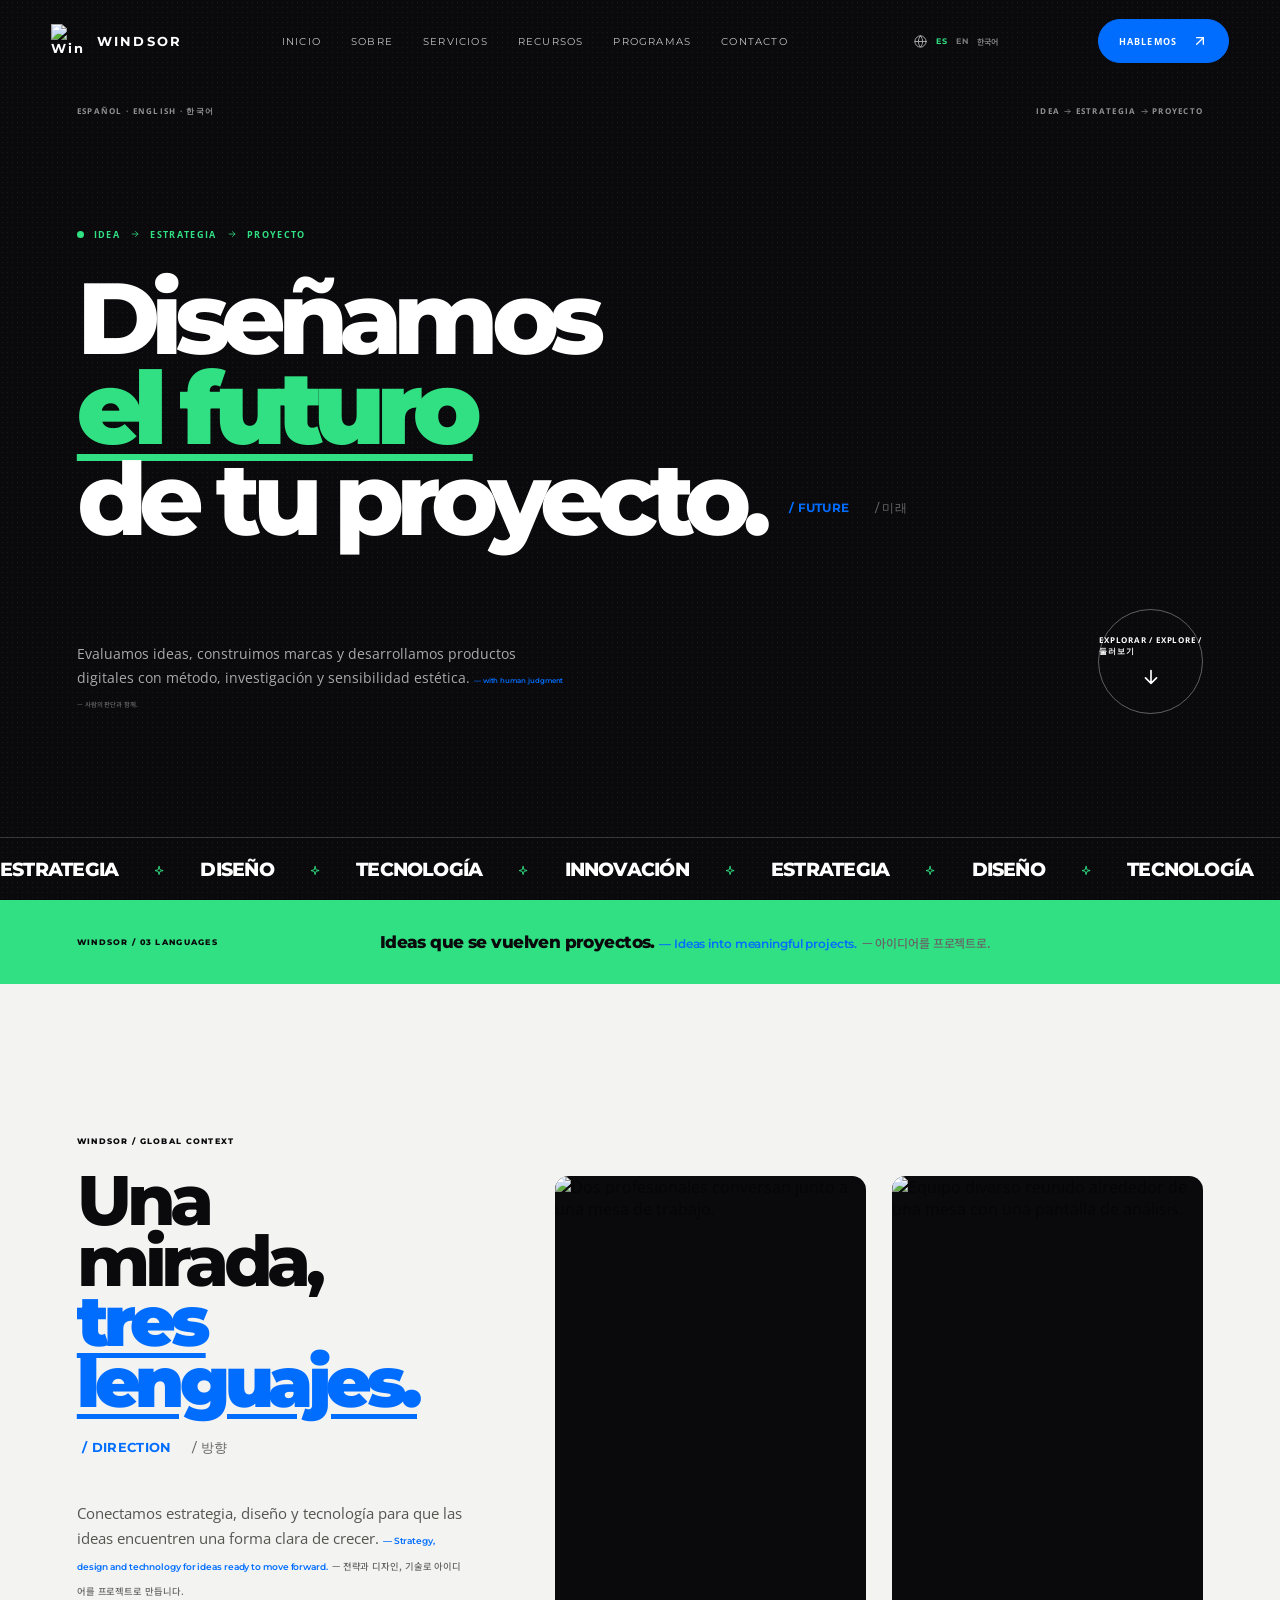
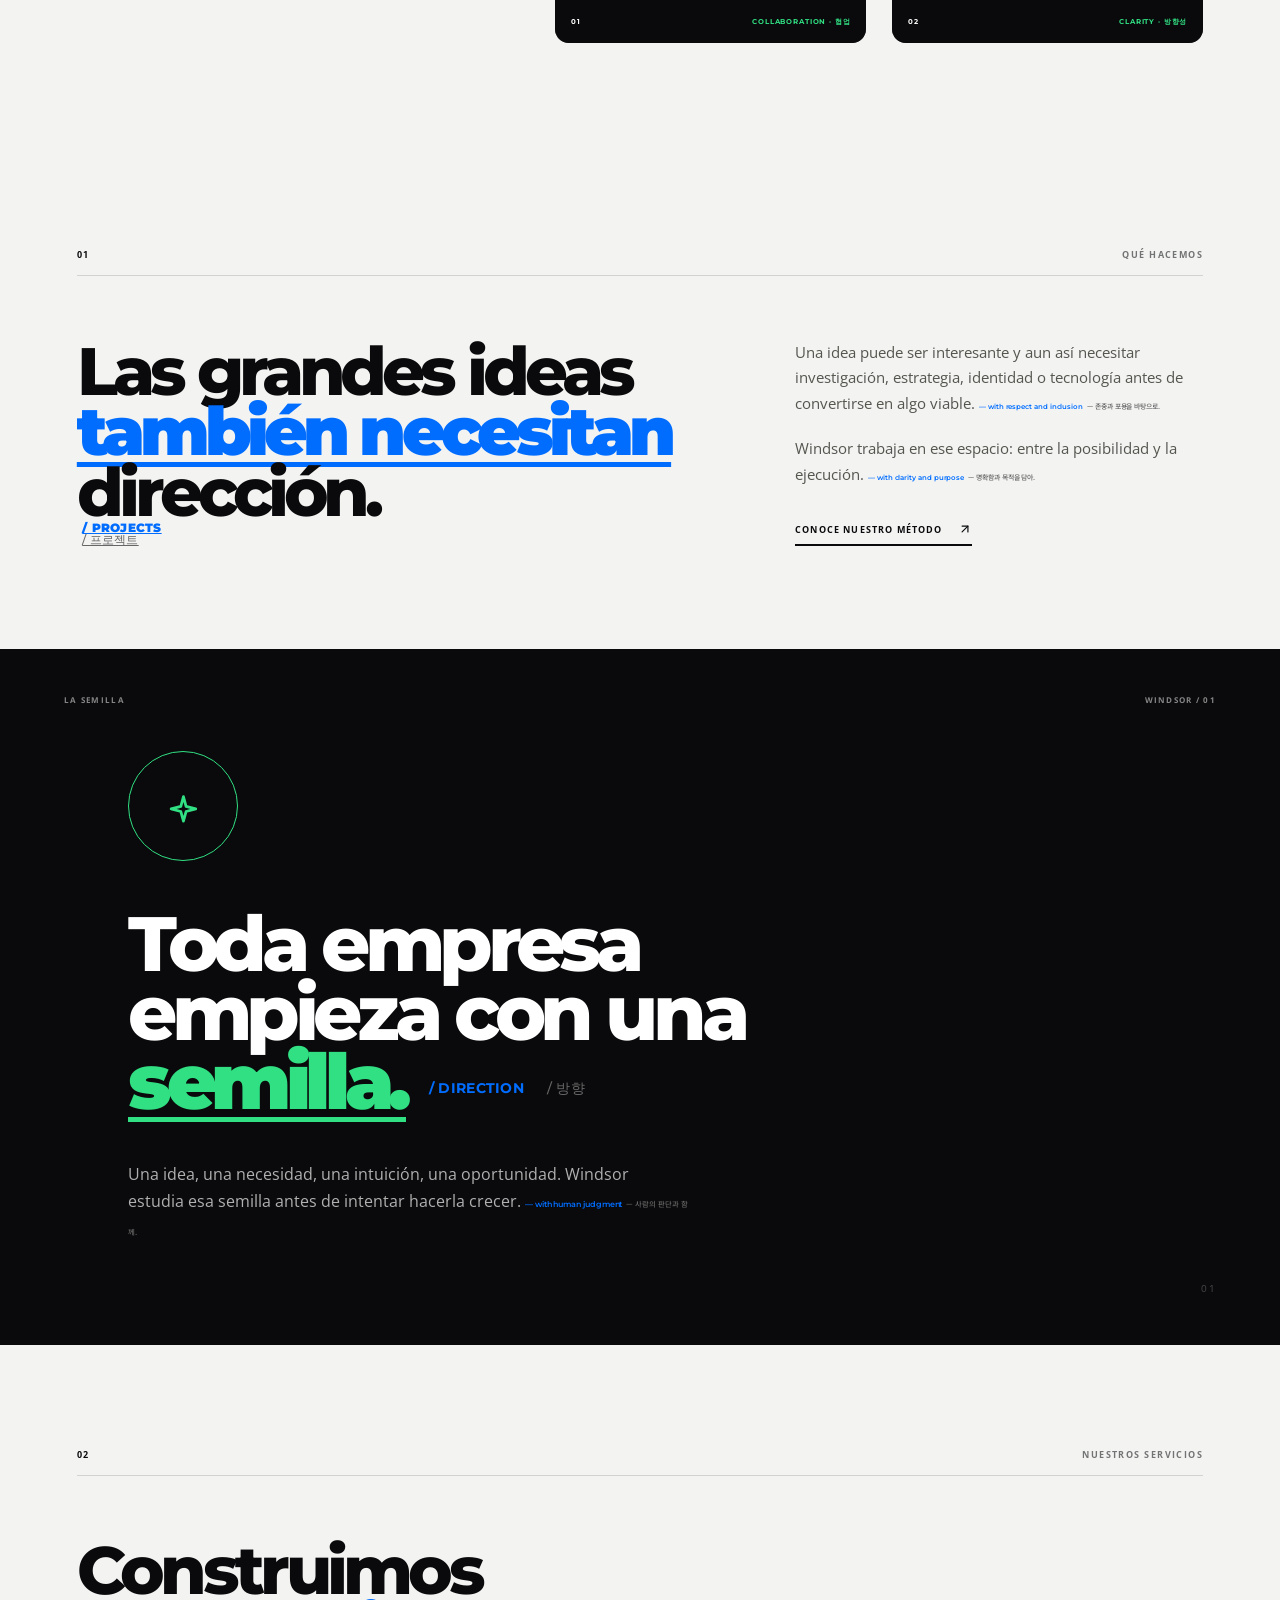
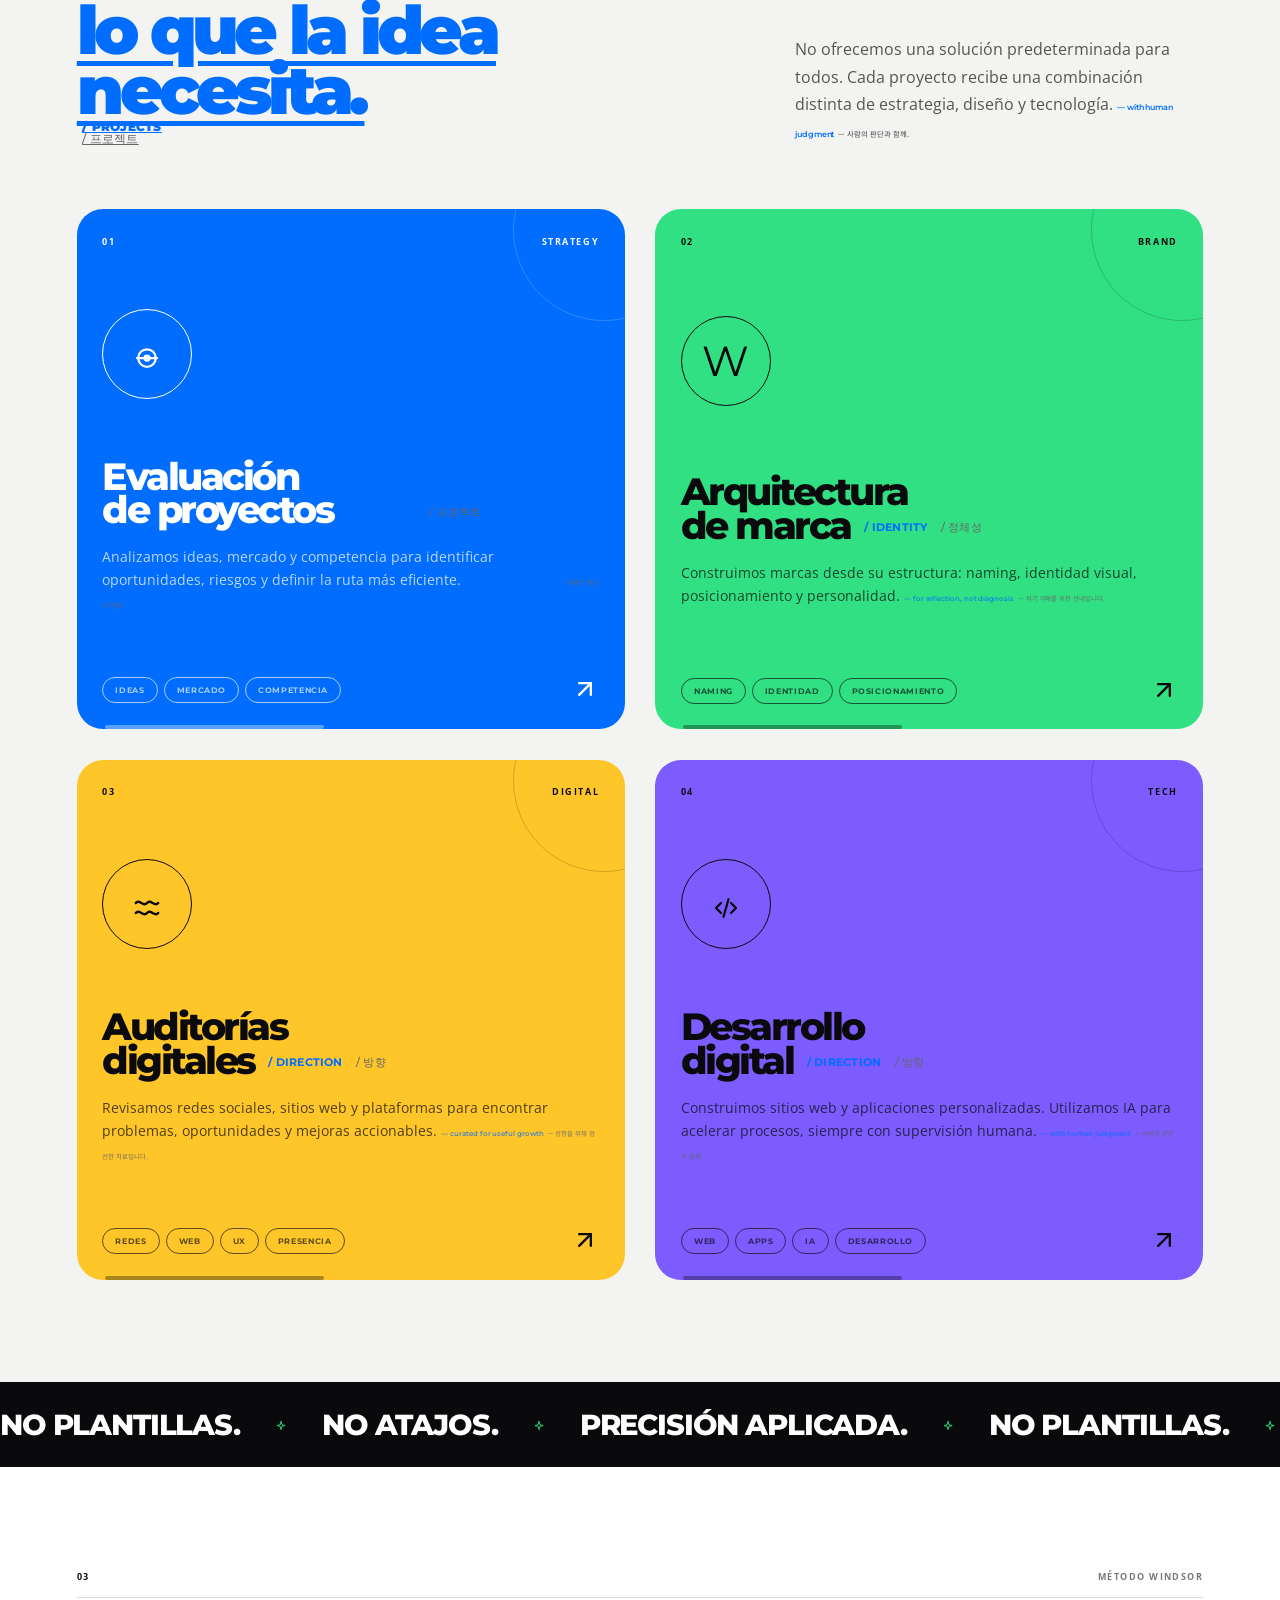
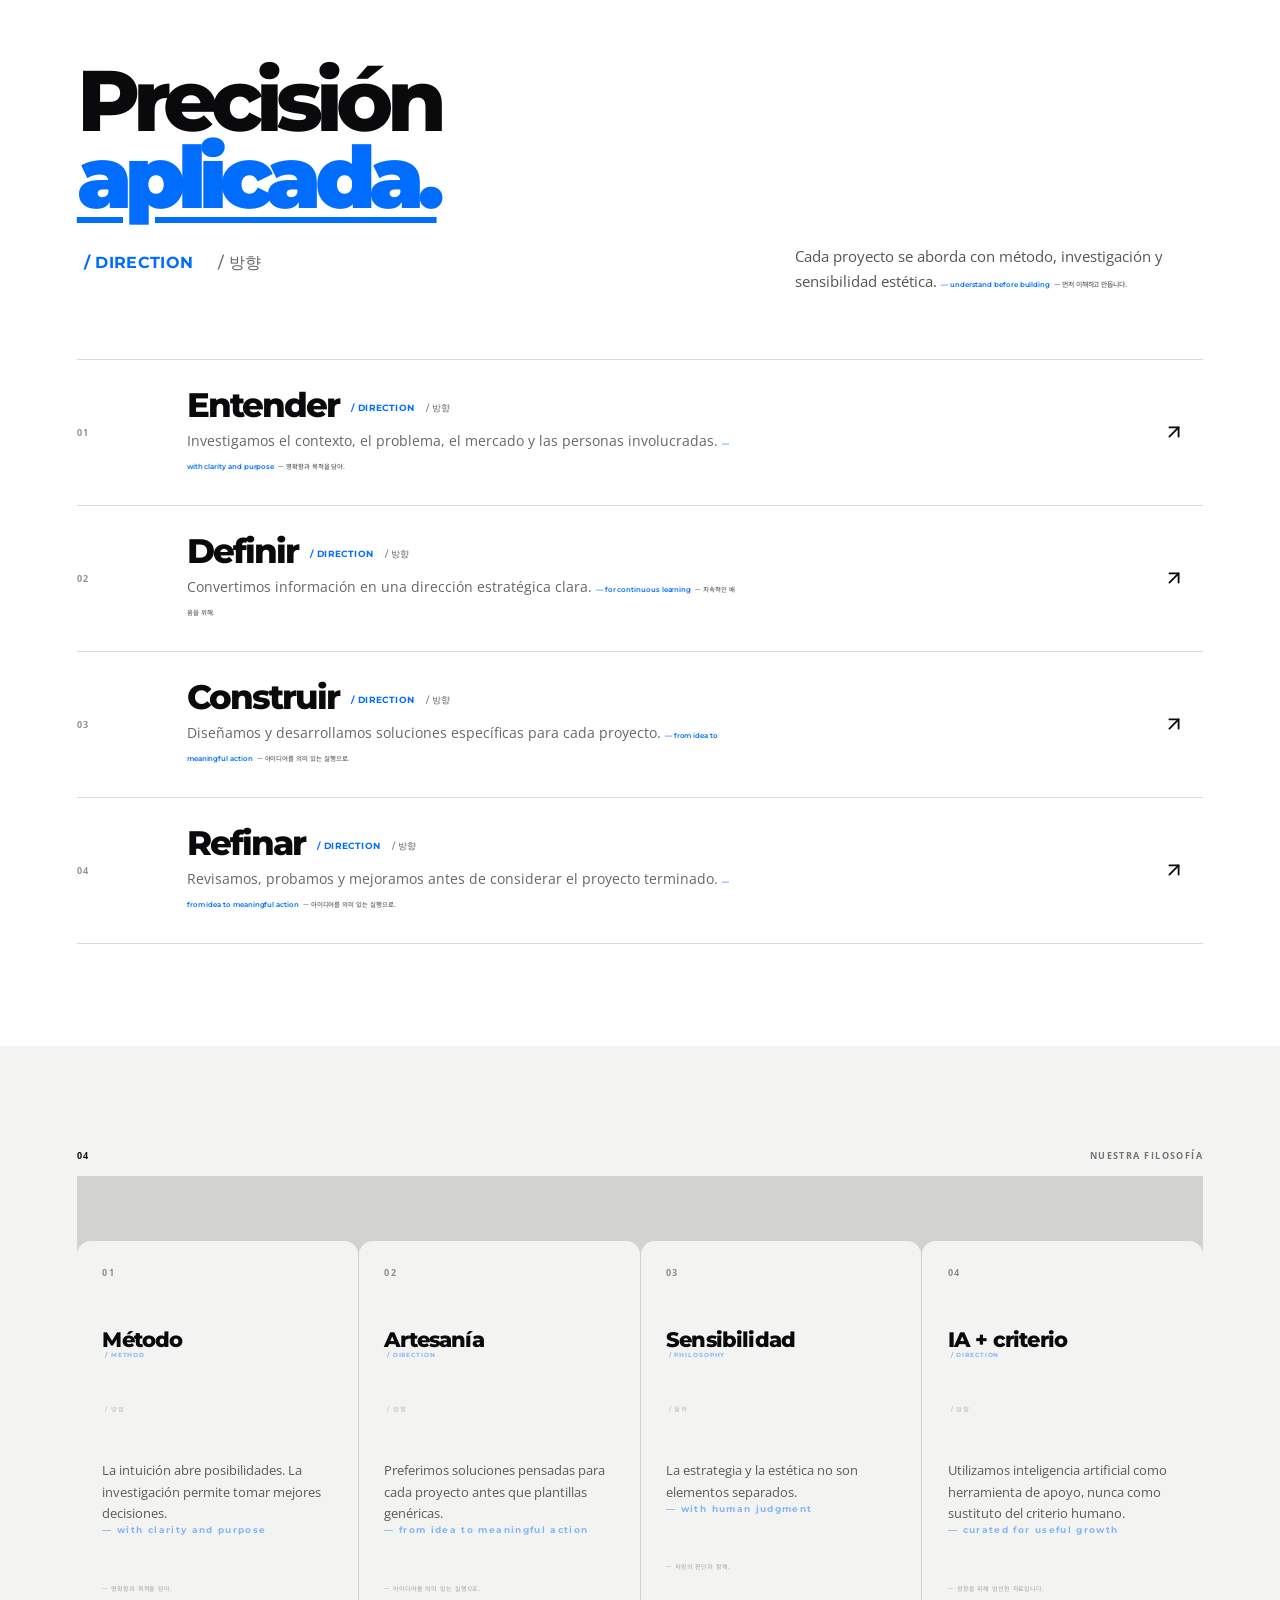
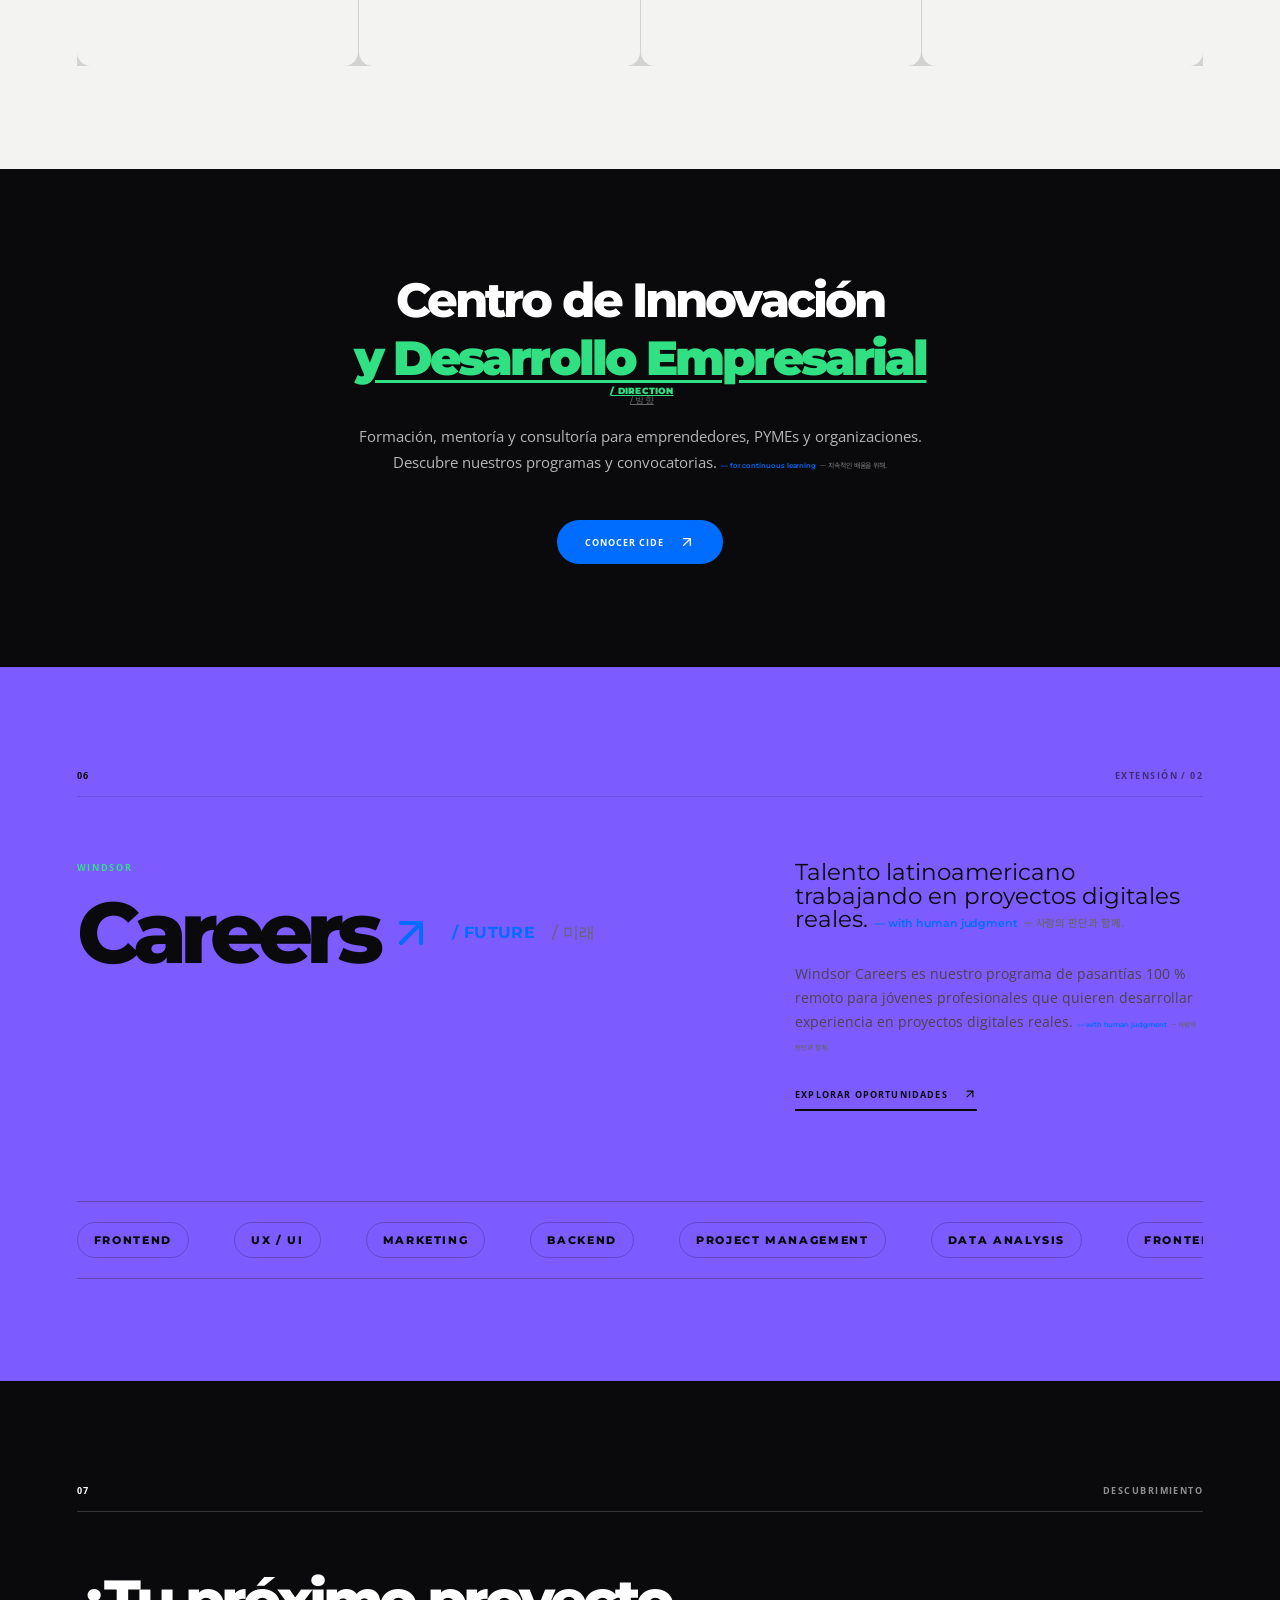
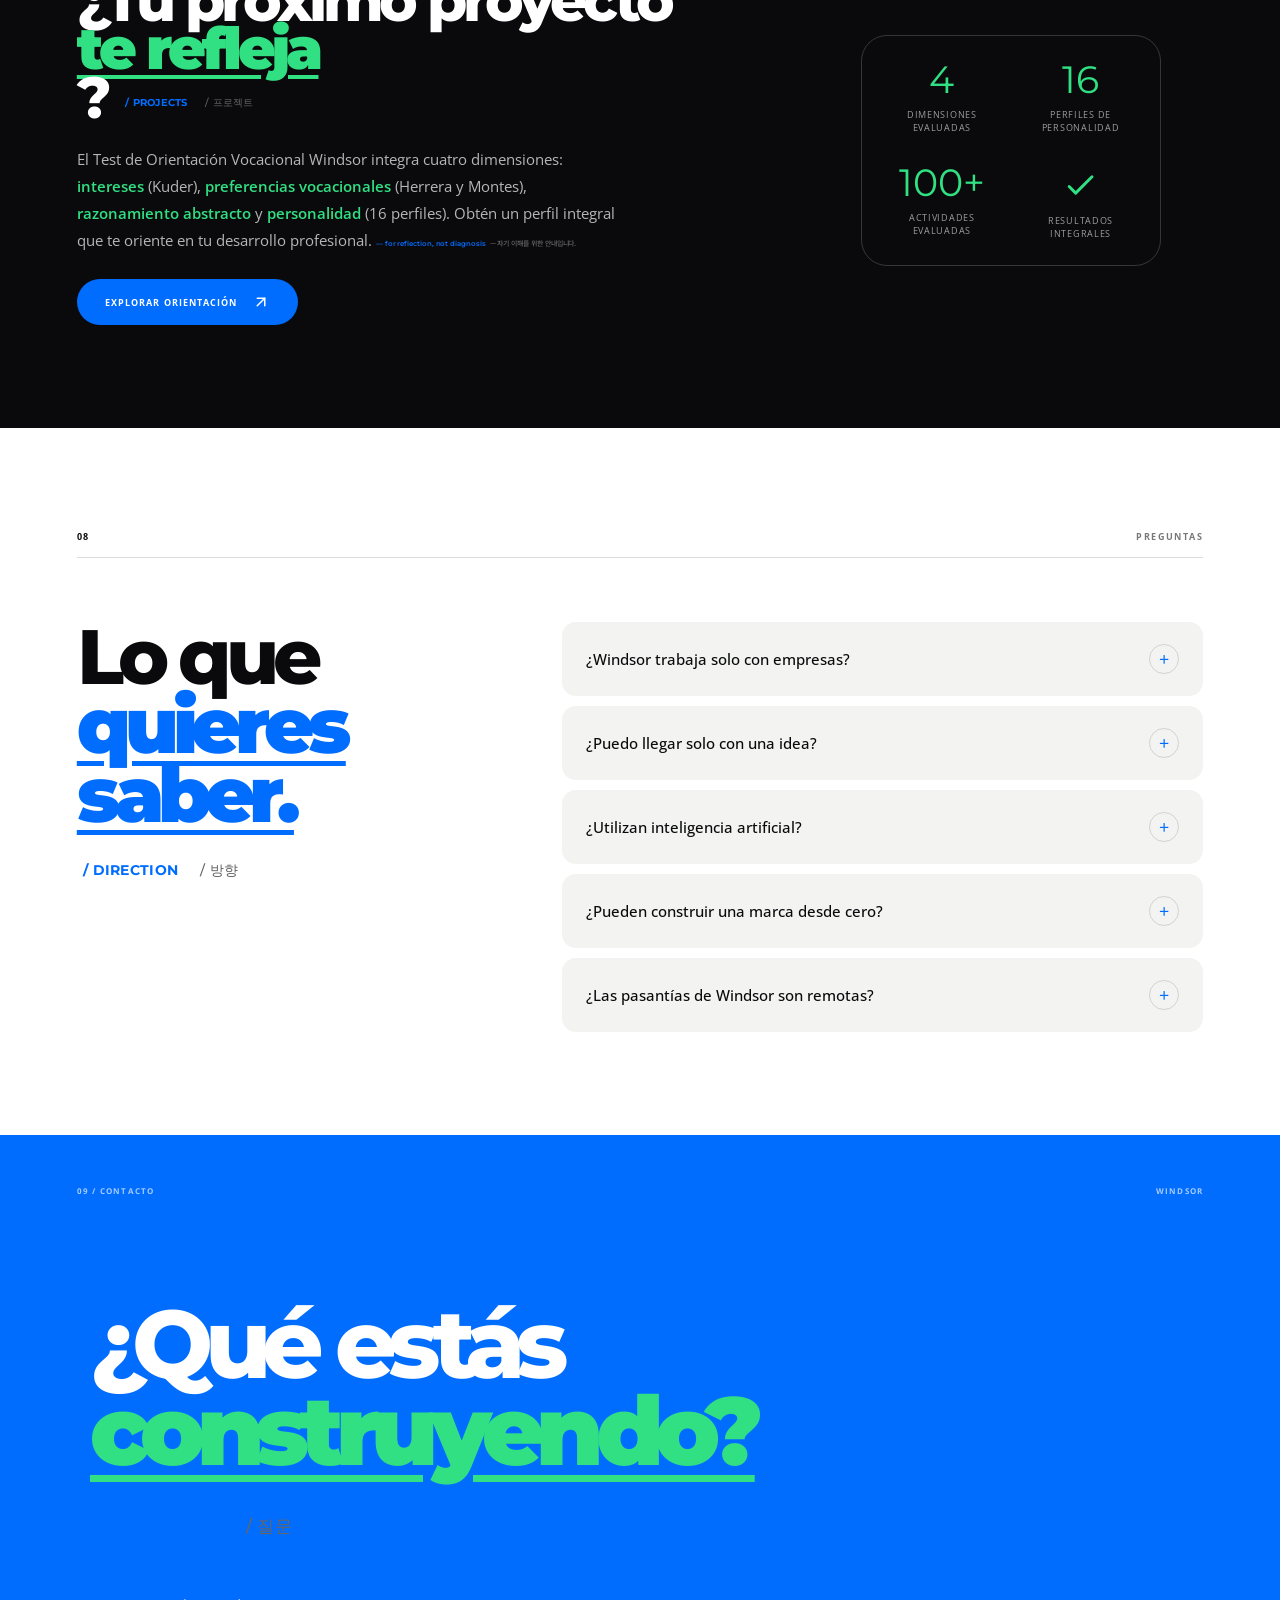
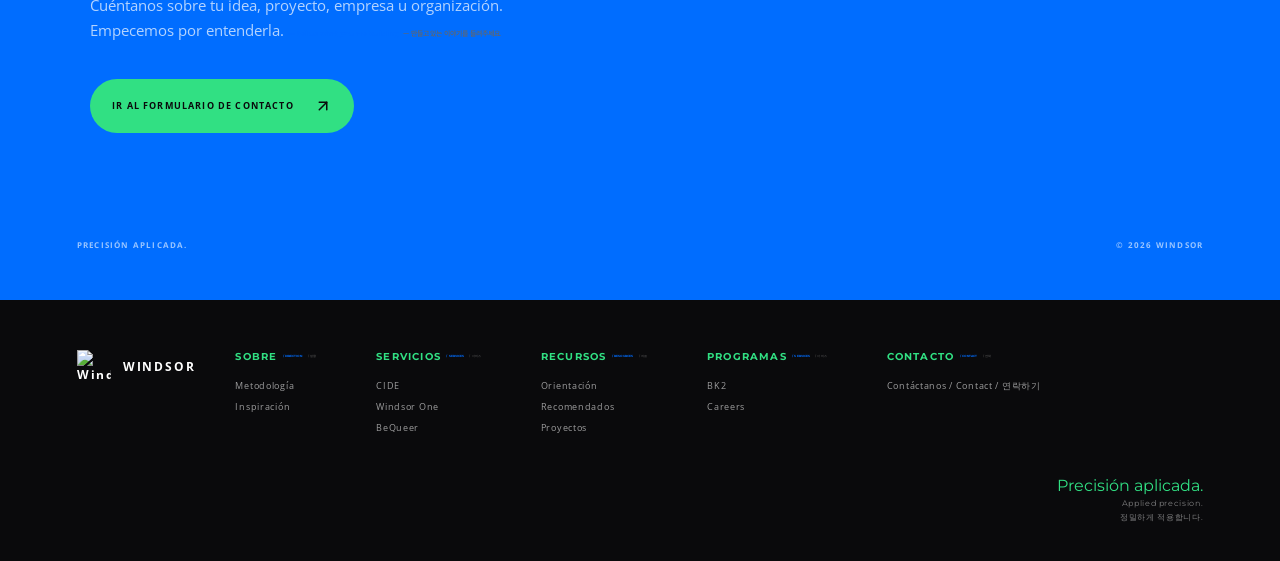
==== commit 300d76a8: "Integra los tres idiomas dentro del contenido" ====
--- a/index.html
+++ b/index.html
@@ -105,10 +105,10 @@
 </div>
 <div class="hero-content">
 <div class="hero-small"><span class="green-dot"></span>IDEA <svg aria-hidden="true" class="svg-icon svg-arrow" viewbox="0 0 24 24"><path d="M5 12h14M13 6l6 6-6 6"></path></svg> ESTRATEGIA <svg aria-hidden="true" class="svg-icon svg-arrow" viewbox="0 0 24 24"><path d="M5 12h14M13 6l6 6-6 6"></path></svg> PROYECTO</div>
-<h1>Diseñamos <em>el futuro</em> de tu proyecto.</h1>
+<h1>Diseñamos <em>el futuro</em> de tu proyecto. <span class="heading-hybrid" lang="en">/ FUTURE</span> <span class="heading-hybrid" lang="ko">/ 미래</span></h1>
 <div class="hero-bottom">
-<p>Evaluamos ideas, construimos marcas y desarrollamos productos digitales con método, investigación y sensibilidad estética.</p>
-<a class="circle-button" href="#servicios"><span>Explorar</span><strong><svg aria-hidden="true" class="svg-icon svg-arrow" viewbox="0 0 24 24"><path d="M12 5v14M6 13l6 6 6-6"></path></svg></strong></a>
+<p>Evaluamos ideas, construimos marcas y desarrollamos productos digitales con método, investigación y sensibilidad estética. <span class="hybrid-inline" lang="en">— with human judgment</span> <span class="hybrid-inline" lang="ko">— 사람의 판단과 함께.</span></p>
+<a class="circle-button" href="#servicios"><span>Explorar / Explore / 둘러보기</span><strong><svg aria-hidden="true" class="svg-icon svg-arrow" viewbox="0 0 24 24"><path d="M12 5v14M6 13l6 6 6-6"></path></svg></strong></a>
 </div>
 </div>
 <div class="hero-marquee">
@@ -121,21 +121,14 @@
 <div class="trilingual-band" aria-label="Windsor en español, inglés y coreano">
 <div class="trilingual-band-inner">
 <span class="tri-label">WINDSOR / 03 LANGUAGES</span>
-<div class="tri-copy">
-<p>Ideas que se vuelven proyectos.</p>
-<p lang="en">Ideas into meaningful projects.</p>
-<p lang="ko">아이디어를 프로젝트로.</p>
-</div>
+<div class="tri-copy"><p class="tri-hybrid">Ideas que se vuelven proyectos. <span class="hybrid-inline" lang="en">— Ideas into meaningful projects.</span> <span class="hybrid-inline" lang="ko">— 아이디어를 프로젝트로.</span></p></div>
 </div>
 </div>
 <section class="international-context" aria-label="Perspectiva internacional de Windsor">
 <div class="international-context-inner">
 <div class="international-context-copy">
 <span class="context-kicker">WINDSOR / GLOBAL CONTEXT</span>
-<h2>Una mirada, <em>tres lenguajes.</em></h2>
-<p>Conectamos estrategia, diseño y tecnología para que las ideas encuentren una forma clara de crecer.</p>
-<p class="context-english" lang="en">Strategy, design and technology for ideas ready to move forward.</p>
-<p class="context-korean" lang="ko">전략과 디자인, 기술로 아이디어를 프로젝트로 만듭니다.</p>
+<h2>Una mirada, <em>tres lenguajes.</em> <span class="heading-hybrid" lang="en">/ DIRECTION</span> <span class="heading-hybrid" lang="ko">/ 방향</span></h2><p class="international-context-hybrid">Conectamos estrategia, diseño y tecnología para que las ideas encuentren una forma clara de crecer. <span class="hybrid-inline" lang="en">— Strategy, design and technology for ideas ready to move forward.</span> <span class="hybrid-inline" lang="ko">— 전략과 디자인, 기술로 아이디어를 프로젝트로 만듭니다.</span></p>
 </div>
 <div class="international-context-gallery">
 <figure class="context-image context-image-tall">
@@ -153,10 +146,10 @@
 <section class="intro section">
 <div class="section-meta"><span>01</span><span>QUÉ HACEMOS</span></div>
 <div class="intro-layout">
-<h2>Las grandes ideas <span>también necesitan</span> dirección.</h2>
+<h2>Las grandes ideas <span>también necesitan</span> dirección. <span class="heading-hybrid" lang="en">/ PROJECTS</span> <span class="heading-hybrid" lang="ko">/ 프로젝트</span></h2>
 <div class="intro-copy">
-<p>Una idea puede ser interesante y aun así necesitar investigación, estrategia, identidad o tecnología antes de convertirse en algo viable.</p>
-<p>Windsor trabaja en ese espacio: entre la posibilidad y la ejecución.</p>
+<p>Una idea puede ser interesante y aun así necesitar investigación, estrategia, identidad o tecnología antes de convertirse en algo viable. <span class="hybrid-inline" lang="en">— with respect and inclusion</span> <span class="hybrid-inline" lang="ko">— 존중과 포용을 바탕으로.</span></p>
+<p>Windsor trabaja en ese espacio: entre la posibilidad y la ejecución. <span class="hybrid-inline" lang="en">— with clarity and purpose</span> <span class="hybrid-inline" lang="ko">— 명확함과 목적을 담아.</span></p>
 <a class="underlined-link" href="#metodo">Conoce nuestro método <span aria-hidden="true" class="arrow-icon"><svg fill="none" height="14" stroke="currentColor" stroke-linecap="round" stroke-linejoin="round" stroke-width="2" viewbox="0 0 24 24" width="14"><line x1="7" x2="17" y1="17" y2="7"></line><polyline points="7 7 17 7 17 17"></polyline></svg></span></a>
 </div>
 </div>
@@ -166,8 +159,8 @@
 <div class="seed-side"><span>LA SEMILLA</span><span>WINDSOR / 01</span></div>
 <div class="seed-main">
 <div class="seed-circle"><span><svg aria-hidden="true" class="svg-icon svg-spark" viewbox="0 0 24 24"><path d="m12 3 1.7 6.3L20 11l-6.3 1.7L12 19l-1.7-6.3L4 11l6.3-1.7L12 3Z"></path></svg></span></div>
-<h2>Toda empresa <br/> empieza con una <em>semilla.</em></h2>
-<p>Una idea, una necesidad, una intuición, una oportunidad. Windsor estudia esa semilla antes de intentar hacerla crecer.</p>
+<h2>Toda empresa <br/> empieza con una <em>semilla.</em> <span class="heading-hybrid" lang="en">/ DIRECTION</span> <span class="heading-hybrid" lang="ko">/ 방향</span></h2>
+<p>Una idea, una necesidad, una intuición, una oportunidad. Windsor estudia esa semilla antes de intentar hacerla crecer. <span class="hybrid-inline" lang="en">— with human judgment</span> <span class="hybrid-inline" lang="ko">— 사람의 판단과 함께.</span></p>
 </div>
 <div class="seed-number">01</div>
 </section>
@@ -175,32 +168,32 @@
 <section class="services section" id="servicios">
 <div class="section-meta"><span>02</span><span>NUESTROS SERVICIOS</span></div>
 <div class="services-heading">
-<h2>Construimos <span>lo que la idea necesita.</span></h2>
-<p>No ofrecemos una solución predeterminada para todos. Cada proyecto recibe una combinación distinta de estrategia, diseño y tecnología.</p>
+<h2>Construimos <span>lo que la idea necesita.</span> <span class="heading-hybrid" lang="en">/ PROJECTS</span> <span class="heading-hybrid" lang="ko">/ 프로젝트</span></h2>
+<p>No ofrecemos una solución predeterminada para todos. Cada proyecto recibe una combinación distinta de estrategia, diseño y tecnología. <span class="hybrid-inline" lang="en">— with human judgment</span> <span class="hybrid-inline" lang="ko">— 사람의 판단과 함께.</span></p>
 </div>
 <div class="service-cards">
 <article class="service-card service-blue">
 <div class="card-top"><span>01</span><span>STRATEGY</span></div>
 <div class="card-icon"><span><svg aria-hidden="true" class="svg-icon svg-orbit" viewbox="0 0 24 24"><circle cx="12" cy="12" r="7"></circle><circle cx="12" cy="12" r="2"></circle><path d="M4 12h16"></path></svg></span></div>
-<div class="card-content"><h3>Evaluación <br/> de proyectos</h3><p>Analizamos ideas, mercado y competencia para identificar oportunidades, riesgos y definir la ruta más eficiente.</p></div>
+<div class="card-content"><h3>Evaluación <br/> de proyectos <span class="heading-hybrid" lang="en">/ PROJECTS</span> <span class="heading-hybrid" lang="ko">/ 프로젝트</span></h3><p>Analizamos ideas, mercado y competencia para identificar oportunidades, riesgos y definir la ruta más eficiente. <span class="hybrid-inline" lang="en">— with human judgment</span> <span class="hybrid-inline" lang="ko">— 사람의 판단과 함께.</span></p></div>
 <div class="card-bottom"><div class="card-tags"><span>Ideas</span><span>Mercado</span><span>Competencia</span></div><span aria-hidden="true" class="card-arrow"><svg fill="none" height="28" stroke="currentColor" stroke-linecap="round" stroke-linejoin="round" stroke-width="2" viewbox="0 0 24 24" width="28"><line x1="7" x2="17" y1="17" y2="7"></line><polyline points="7 7 17 7 17 17"></polyline></svg></span></div>
 </article>
 <article class="service-card service-green">
 <div class="card-top"><span>02</span><span>BRAND</span></div>
 <div class="card-icon"><span>W</span></div>
-<div class="card-content"><h3>Arquitectura <br/> de marca</h3><p>Construimos marcas desde su estructura: naming, identidad visual, posicionamiento y personalidad.</p></div>
+<div class="card-content"><h3>Arquitectura <br/> de marca <span class="heading-hybrid" lang="en">/ IDENTITY</span> <span class="heading-hybrid" lang="ko">/ 정체성</span></h3><p>Construimos marcas desde su estructura: naming, identidad visual, posicionamiento y personalidad. <span class="hybrid-inline" lang="en">— for reflection, not diagnosis</span> <span class="hybrid-inline" lang="ko">— 자기 이해를 위한 안내입니다.</span></p></div>
 <div class="card-bottom"><div class="card-tags"><span>Naming</span><span>Identidad</span><span>Posicionamiento</span></div><span aria-hidden="true" class="card-arrow"><svg fill="none" height="28" stroke="currentColor" stroke-linecap="round" stroke-linejoin="round" stroke-width="2" viewbox="0 0 24 24" width="28"><line x1="7" x2="17" y1="17" y2="7"></line><polyline points="7 7 17 7 17 17"></polyline></svg></span></div>
 </article>
 <article class="service-card service-yellow">
 <div class="card-top"><span>03</span><span>DIGITAL</span></div>
 <div class="card-icon"><span><svg aria-hidden="true" class="svg-icon svg-wave" viewbox="0 0 24 24"><path d="M3 8c3-4 6 4 9 0s6 4 9 0M3 16c3-4 6 4 9 0s6 4 9 0"></path></svg></span></div>
-<div class="card-content"><h3>Auditorías <br/> digitales</h3><p>Revisamos redes sociales, sitios web y plataformas para encontrar problemas, oportunidades y mejoras accionables.</p></div>
+<div class="card-content"><h3>Auditorías <br/> digitales <span class="heading-hybrid" lang="en">/ DIRECTION</span> <span class="heading-hybrid" lang="ko">/ 방향</span></h3><p>Revisamos redes sociales, sitios web y plataformas para encontrar problemas, oportunidades y mejoras accionables. <span class="hybrid-inline" lang="en">— curated for useful growth</span> <span class="hybrid-inline" lang="ko">— 성장을 위해 엄선한 자료입니다.</span></p></div>
 <div class="card-bottom"><div class="card-tags"><span>Redes</span><span>Web</span><span>UX</span><span>Presencia</span></div><span aria-hidden="true" class="card-arrow"><svg fill="none" height="28" stroke="currentColor" stroke-linecap="round" stroke-linejoin="round" stroke-width="2" viewbox="0 0 24 24" width="28"><line x1="7" x2="17" y1="17" y2="7"></line><polyline points="7 7 17 7 17 17"></polyline></svg></span></div>
 </article>
 <article class="service-card service-purple">
 <div class="card-top"><span>04</span><span>TECH</span></div>
 <div class="card-icon"><span><svg aria-hidden="true" class="svg-icon svg-code" viewbox="0 0 24 24"><path d="m8 8-4 4 4 4M16 8l4 4-4 4M14 5l-4 14"></path></svg></span></div>
-<div class="card-content"><h3>Desarrollo <br/> digital</h3><p>Construimos sitios web y aplicaciones personalizadas. Utilizamos IA para acelerar procesos, siempre con supervisión humana.</p></div>
+<div class="card-content"><h3>Desarrollo <br/> digital <span class="heading-hybrid" lang="en">/ DIRECTION</span> <span class="heading-hybrid" lang="ko">/ 방향</span></h3><p>Construimos sitios web y aplicaciones personalizadas. Utilizamos IA para acelerar procesos, siempre con supervisión humana. <span class="hybrid-inline" lang="en">— with human judgment</span> <span class="hybrid-inline" lang="ko">— 사람의 판단과 함께.</span></p></div>
 <div class="card-bottom"><div class="card-tags"><span>Web</span><span>Apps</span><span>IA</span><span>Desarrollo</span></div><span aria-hidden="true" class="card-arrow"><svg fill="none" height="28" stroke="currentColor" stroke-linecap="round" stroke-linejoin="round" stroke-width="2" viewbox="0 0 24 24" width="28"><line x1="7" x2="17" y1="17" y2="7"></line><polyline points="7 7 17 7 17 17"></polyline></svg></span></div>
 </article>
 </div>
@@ -216,31 +209,31 @@
 <section class="method section" id="metodo">
 <div class="section-meta"><span>03</span><span>MÉTODO WINDSOR</span></div>
 <div class="method-heading">
-<h2>Precisión <em>aplicada.</em></h2>
-<p>Cada proyecto se aborda con método, investigación y sensibilidad estética.</p>
+<h2>Precisión <em>aplicada.</em> <span class="heading-hybrid" lang="en">/ DIRECTION</span> <span class="heading-hybrid" lang="ko">/ 방향</span></h2>
+<p>Cada proyecto se aborda con método, investigación y sensibilidad estética. <span class="hybrid-inline" lang="en">— understand before building</span> <span class="hybrid-inline" lang="ko">— 먼저 이해하고 만듭니다.</span></p>
 </div>
 <div class="method-list">
-<div class="method-row"><span>01</span><div><h3>Entender</h3><p>Investigamos el contexto, el problema, el mercado y las personas involucradas.</p></div><b aria-hidden="true" class="arrow-icon"><svg fill="none" height="22" stroke="currentColor" stroke-linecap="round" stroke-linejoin="round" stroke-width="2" viewbox="0 0 24 24" width="22"><line x1="7" x2="17" y1="17" y2="7"></line><polyline points="7 7 17 7 17 17"></polyline></svg></b></div>
-<div class="method-row"><span>02</span><div><h3>Definir</h3><p>Convertimos información en una dirección estratégica clara.</p></div><b aria-hidden="true" class="arrow-icon"><svg fill="none" height="22" stroke="currentColor" stroke-linecap="round" stroke-linejoin="round" stroke-width="2" viewbox="0 0 24 24" width="22"><line x1="7" x2="17" y1="17" y2="7"></line><polyline points="7 7 17 7 17 17"></polyline></svg></b></div>
-<div class="method-row"><span>03</span><div><h3>Construir</h3><p>Diseñamos y desarrollamos soluciones específicas para cada proyecto.</p></div><b aria-hidden="true" class="arrow-icon"><svg fill="none" height="22" stroke="currentColor" stroke-linecap="round" stroke-linejoin="round" stroke-width="2" viewbox="0 0 24 24" width="22"><line x1="7" x2="17" y1="17" y2="7"></line><polyline points="7 7 17 7 17 17"></polyline></svg></b></div>
-<div class="method-row"><span>04</span><div><h3>Refinar</h3><p>Revisamos, probamos y mejoramos antes de considerar el proyecto terminado.</p></div><b aria-hidden="true" class="arrow-icon"><svg fill="none" height="22" stroke="currentColor" stroke-linecap="round" stroke-linejoin="round" stroke-width="2" viewbox="0 0 24 24" width="22"><line x1="7" x2="17" y1="17" y2="7"></line><polyline points="7 7 17 7 17 17"></polyline></svg></b></div>
+<div class="method-row"><span>01</span><div><h3>Entender <span class="heading-hybrid" lang="en">/ DIRECTION</span> <span class="heading-hybrid" lang="ko">/ 방향</span></h3><p>Investigamos el contexto, el problema, el mercado y las personas involucradas. <span class="hybrid-inline" lang="en">— with clarity and purpose</span> <span class="hybrid-inline" lang="ko">— 명확함과 목적을 담아.</span></p></div><b aria-hidden="true" class="arrow-icon"><svg fill="none" height="22" stroke="currentColor" stroke-linecap="round" stroke-linejoin="round" stroke-width="2" viewbox="0 0 24 24" width="22"><line x1="7" x2="17" y1="17" y2="7"></line><polyline points="7 7 17 7 17 17"></polyline></svg></b></div>
+<div class="method-row"><span>02</span><div><h3>Definir <span class="heading-hybrid" lang="en">/ DIRECTION</span> <span class="heading-hybrid" lang="ko">/ 방향</span></h3><p>Convertimos información en una dirección estratégica clara. <span class="hybrid-inline" lang="en">— for continuous learning</span> <span class="hybrid-inline" lang="ko">— 지속적인 배움을 위해.</span></p></div><b aria-hidden="true" class="arrow-icon"><svg fill="none" height="22" stroke="currentColor" stroke-linecap="round" stroke-linejoin="round" stroke-width="2" viewbox="0 0 24 24" width="22"><line x1="7" x2="17" y1="17" y2="7"></line><polyline points="7 7 17 7 17 17"></polyline></svg></b></div>
+<div class="method-row"><span>03</span><div><h3>Construir <span class="heading-hybrid" lang="en">/ DIRECTION</span> <span class="heading-hybrid" lang="ko">/ 방향</span></h3><p>Diseñamos y desarrollamos soluciones específicas para cada proyecto. <span class="hybrid-inline" lang="en">— from idea to meaningful action</span> <span class="hybrid-inline" lang="ko">— 아이디어를 의미 있는 실행으로.</span></p></div><b aria-hidden="true" class="arrow-icon"><svg fill="none" height="22" stroke="currentColor" stroke-linecap="round" stroke-linejoin="round" stroke-width="2" viewbox="0 0 24 24" width="22"><line x1="7" x2="17" y1="17" y2="7"></line><polyline points="7 7 17 7 17 17"></polyline></svg></b></div>
+<div class="method-row"><span>04</span><div><h3>Refinar <span class="heading-hybrid" lang="en">/ DIRECTION</span> <span class="heading-hybrid" lang="ko">/ 방향</span></h3><p>Revisamos, probamos y mejoramos antes de considerar el proyecto terminado. <span class="hybrid-inline" lang="en">— from idea to meaningful action</span> <span class="hybrid-inline" lang="ko">— 아이디어를 의미 있는 실행으로.</span></p></div><b aria-hidden="true" class="arrow-icon"><svg fill="none" height="22" stroke="currentColor" stroke-linecap="round" stroke-linejoin="round" stroke-width="2" viewbox="0 0 24 24" width="22"><line x1="7" x2="17" y1="17" y2="7"></line><polyline points="7 7 17 7 17 17"></polyline></svg></b></div>
 </div>
 </section>
 <!-- PRINCIPIOS -->
 <section class="principles section">
 <div class="section-meta"><span>04</span><span>NUESTRA FILOSOFÍA</span></div>
 <div class="principles-grid">
-<div><span>01</span><h3>Método</h3><p>La intuición abre posibilidades. La investigación permite tomar mejores decisiones.</p></div>
-<div><span>02</span><h3>Artesanía</h3><p>Preferimos soluciones pensadas para cada proyecto antes que plantillas genéricas.</p></div>
-<div><span>03</span><h3>Sensibilidad</h3><p>La estrategia y la estética no son elementos separados.</p></div>
-<div><span>04</span><h3>IA + criterio</h3><p>Utilizamos inteligencia artificial como herramienta de apoyo, nunca como sustituto del criterio humano.</p></div>
+<div><span>01</span><h3>Método <span class="heading-hybrid" lang="en">/ METHOD</span> <span class="heading-hybrid" lang="ko">/ 방법</span></h3><p>La intuición abre posibilidades. La investigación permite tomar mejores decisiones. <span class="hybrid-inline" lang="en">— with clarity and purpose</span> <span class="hybrid-inline" lang="ko">— 명확함과 목적을 담아.</span></p></div>
+<div><span>02</span><h3>Artesanía <span class="heading-hybrid" lang="en">/ DIRECTION</span> <span class="heading-hybrid" lang="ko">/ 방향</span></h3><p>Preferimos soluciones pensadas para cada proyecto antes que plantillas genéricas. <span class="hybrid-inline" lang="en">— from idea to meaningful action</span> <span class="hybrid-inline" lang="ko">— 아이디어를 의미 있는 실행으로.</span></p></div>
+<div><span>03</span><h3>Sensibilidad <span class="heading-hybrid" lang="en">/ PHILOSOPHY</span> <span class="heading-hybrid" lang="ko">/ 철학</span></h3><p>La estrategia y la estética no son elementos separados. <span class="hybrid-inline" lang="en">— with human judgment</span> <span class="hybrid-inline" lang="ko">— 사람의 판단과 함께.</span></p></div>
+<div><span>04</span><h3>IA + criterio <span class="heading-hybrid" lang="en">/ DIRECTION</span> <span class="heading-hybrid" lang="ko">/ 방향</span></h3><p>Utilizamos inteligencia artificial como herramienta de apoyo, nunca como sustituto del criterio humano. <span class="hybrid-inline" lang="en">— curated for useful growth</span> <span class="hybrid-inline" lang="ko">— 성장을 위해 엄선한 자료입니다.</span></p></div>
 </div>
 </section>
 <!-- CIDE LINK -->
 <section class="cide-link section">
 <div class="container">
-<h2>Centro de Innovación <span>y Desarrollo Empresarial</span></h2>
-<p>Formación, mentoría y consultoría para emprendedores, PYMEs y organizaciones. Descubre nuestros programas y convocatorias.</p>
+<h2>Centro de Innovación <span>y Desarrollo Empresarial</span> <span class="heading-hybrid" lang="en">/ DIRECTION</span> <span class="heading-hybrid" lang="ko">/ 방향</span></h2>
+<p>Formación, mentoría y consultoría para emprendedores, PYMEs y organizaciones. Descubre nuestros programas y convocatorias. <span class="hybrid-inline" lang="en">— for continuous learning</span> <span class="hybrid-inline" lang="ko">— 지속적인 배움을 위해.</span></p>
 <a class="hook-button" href="cide.html">Conocer CIDE <span aria-hidden="true" class="arrow-icon"><svg fill="none" height="16" stroke="currentColor" stroke-linecap="round" stroke-linejoin="round" stroke-width="2" viewbox="0 0 24 24" width="16"><line x1="7" x2="17" y1="17" y2="7"></line><polyline points="7 7 17 7 17 17"></polyline></svg></span></a>
 </div>
 </section>
@@ -250,11 +243,11 @@
 <div class="careers-layout">
 <div>
 <span class="extension-label">WINDSOR</span>
-<h2>Careers <em aria-hidden="true" class="arrow-icon"><svg fill="none" height="48" stroke="currentColor" stroke-linecap="round" stroke-linejoin="round" stroke-width="2" viewbox="0 0 24 24" width="48"><line x1="7" x2="17" y1="17" y2="7"></line><polyline points="7 7 17 7 17 17"></polyline></svg></em></h2>
+<h2>Careers <em aria-hidden="true" class="arrow-icon"><svg fill="none" height="48" stroke="currentColor" stroke-linecap="round" stroke-linejoin="round" stroke-width="2" viewbox="0 0 24 24" width="48"><line x1="7" x2="17" y1="17" y2="7"></line><polyline points="7 7 17 7 17 17"></polyline></svg></em> <span class="heading-hybrid" lang="en">/ FUTURE</span> <span class="heading-hybrid" lang="ko">/ 미래</span></h2>
 </div>
 <div class="careers-copy">
-<p class="large-copy">Talento latinoamericano trabajando en proyectos digitales reales.</p>
-<p>Windsor Careers es nuestro programa de pasantías 100 % remoto para jóvenes profesionales que quieren desarrollar experiencia en proyectos digitales reales.</p>
+<p class="large-copy">Talento latinoamericano trabajando en proyectos digitales reales. <span class="hybrid-inline" lang="en">— with human judgment</span> <span class="hybrid-inline" lang="ko">— 사람의 판단과 함께.</span></p>
+<p>Windsor Careers es nuestro programa de pasantías 100 % remoto para jóvenes profesionales que quieren desarrollar experiencia en proyectos digitales reales. <span class="hybrid-inline" lang="en">— with human judgment</span> <span class="hybrid-inline" lang="ko">— 사람의 판단과 함께.</span></p>
 <a class="dark-link" href="careers.html">Explorar oportunidades <span aria-hidden="true" class="arrow-icon"><svg fill="none" height="14" stroke="currentColor" stroke-linecap="round" stroke-linejoin="round" stroke-width="2" viewbox="0 0 24 24" width="14"><line x1="7" x2="17" y1="17" y2="7"></line><polyline points="7 7 17 7 17 17"></polyline></svg></span></a>
 </div>
 </div>
@@ -270,8 +263,8 @@
 <div class="section-meta"><span>07</span><span>DESCUBRIMIENTO</span></div>
 <div class="hook-grid">
 <div class="hook-content" data-reveal="">
-<h2>¿Tu próximo proyecto <em>te refleja</em>?</h2>
-<p>El Test de Orientación Vocacional Windsor integra cuatro dimensiones: <strong>intereses</strong> (Kuder), <strong>preferencias vocacionales</strong> (Herrera y Montes), <strong>razonamiento abstracto</strong> y <strong>personalidad</strong> (16 perfiles). Obtén un perfil integral que te oriente en tu desarrollo profesional.</p>
+<h2>¿Tu próximo proyecto <em>te refleja</em>? <span class="heading-hybrid" lang="en">/ PROJECTS</span> <span class="heading-hybrid" lang="ko">/ 프로젝트</span></h2>
+<p>El Test de Orientación Vocacional Windsor integra cuatro dimensiones: <strong>intereses</strong> (Kuder), <strong>preferencias vocacionales</strong> (Herrera y Montes), <strong>razonamiento abstracto</strong> y <strong>personalidad</strong> (16 perfiles). Obtén un perfil integral que te oriente en tu desarrollo profesional. <span class="hybrid-inline" lang="en">— for reflection, not diagnosis</span> <span class="hybrid-inline" lang="ko">— 자기 이해를 위한 안내입니다.</span></p>
 <a class="hook-button" href="orientacion-vocacional.html">Explorar orientación <span aria-hidden="true" class="arrow-icon"><svg fill="none" height="18" stroke="currentColor" stroke-linecap="round" stroke-linejoin="round" stroke-width="2" viewbox="0 0 24 24" width="18"><line x1="7" x2="17" y1="17" y2="7"></line><polyline points="7 7 17 7 17 17"></polyline></svg></span></a>
 </div>
 <div class="hook-visual" data-reveal="">
@@ -288,13 +281,13 @@
 <section class="faq section">
 <div class="section-meta"><span>08</span><span>PREGUNTAS</span></div>
 <div class="faq-layout">
-<h2>Lo que <em>quieres saber.</em></h2>
+<h2>Lo que <em>quieres saber.</em> <span class="heading-hybrid" lang="en">/ DIRECTION</span> <span class="heading-hybrid" lang="ko">/ 방향</span></h2>
 <div class="faq-list">
-<article class="faq-item"><button class="faq-question"><span>¿Windsor trabaja solo con empresas?</span><b>+</b></button><div class="faq-answer"><p>No. Trabajamos con emprendedores, proyectos en etapa temprana, PYMEs y organizaciones que necesitan desarrollar o replantear una idea, marca o producto digital.</p></div></article>
-<article class="faq-item"><button class="faq-question"><span>¿Puedo llegar solo con una idea?</span><b>+</b></button><div class="faq-answer"><p>Sí. La evaluación de proyectos existe precisamente para estudiar una idea antes de invertir recursos importantes en su construcción.</p></div></article>
-<article class="faq-item"><button class="faq-question"><span>¿Utilizan inteligencia artificial?</span><b>+</b></button><div class="faq-answer"><p>Sí. La utilizamos como herramienta de apoyo para acelerar procesos, explorar alternativas y aumentar nuestra capacidad. Las decisiones estratégicas y creativas permanecen bajo supervisión humana.</p></div></article>
-<article class="faq-item"><button class="faq-question"><span>¿Pueden construir una marca desde cero?</span><b>+</b></button><div class="faq-answer"><p>Sí. Podemos trabajar desde el naming y la arquitectura de marca hasta la identidad, posicionamiento y desarrollo de sus activos digitales.</p></div></article>
-<article class="faq-item"><button class="faq-question"><span>¿Las pasantías de Windsor son remotas?</span><b>+</b></button><div class="faq-answer"><p>Windsor Careers es un programa de pasantías 100 % remoto dirigido a talento de Latinoamérica.</p></div></article>
+<article class="faq-item"><button class="faq-question"><span>¿Windsor trabaja solo con empresas?</span><b>+</b></button><div class="faq-answer"><p>No. Trabajamos con emprendedores, proyectos en etapa temprana, PYMEs y organizaciones que necesitan desarrollar o replantear una idea, marca o producto digital. <span class="hybrid-inline" lang="en">— with human judgment</span> <span class="hybrid-inline" lang="ko">— 사람의 판단과 함께.</span></p></div></article>
+<article class="faq-item"><button class="faq-question"><span>¿Puedo llegar solo con una idea?</span><b>+</b></button><div class="faq-answer"><p>Sí. La evaluación de proyectos existe precisamente para estudiar una idea antes de invertir recursos importantes en su construcción. <span class="hybrid-inline" lang="en">— for continuous learning</span> <span class="hybrid-inline" lang="ko">— 지속적인 배움을 위해.</span></p></div></article>
+<article class="faq-item"><button class="faq-question"><span>¿Utilizan inteligencia artificial?</span><b>+</b></button><div class="faq-answer"><p>Sí. La utilizamos como herramienta de apoyo para acelerar procesos, explorar alternativas y aumentar nuestra capacidad. Las decisiones estratégicas y creativas permanecen bajo supervisión humana. <span class="hybrid-inline" lang="en">— curated for useful growth</span> <span class="hybrid-inline" lang="ko">— 성장을 위해 엄선한 자료입니다.</span></p></div></article>
+<article class="faq-item"><button class="faq-question"><span>¿Pueden construir una marca desde cero?</span><b>+</b></button><div class="faq-answer"><p>Sí. Podemos trabajar desde el naming y la arquitectura de marca hasta la identidad, posicionamiento y desarrollo de sus activos digitales. <span class="hybrid-inline" lang="en">— with respect and inclusion</span> <span class="hybrid-inline" lang="ko">— 존중과 포용을 바탕으로.</span></p></div></article>
+<article class="faq-item"><button class="faq-question"><span>¿Las pasantías de Windsor son remotas?</span><b>+</b></button><div class="faq-answer"><p>Windsor Careers es un programa de pasantías 100 % remoto dirigido a talento de Latinoamérica. <span class="hybrid-inline" lang="en">— with clarity and purpose</span> <span class="hybrid-inline" lang="ko">— 명확함과 목적을 담아.</span></p></div></article>
 </div>
 </div>
 </section>
@@ -302,8 +295,8 @@
 <section class="contact" id="contacto">
 <div class="contact-top"><span>09 / CONTACTO</span><span>WINDSOR</span></div>
 <div class="contact-main">
-<h2>¿Qué estás <em>construyendo?</em></h2>
-<p>Cuéntanos sobre tu idea, proyecto, empresa u organización. Empecemos por entenderla.</p>
+<h2>¿Qué estás <em>construyendo?</em> <span class="heading-hybrid" lang="en">/ QUESTIONS</span> <span class="heading-hybrid" lang="ko">/ 질문</span></h2>
+<p>Cuéntanos sobre tu idea, proyecto, empresa u organización. Empecemos por entenderla. <span class="hybrid-inline" lang="en">— tell us what you are building</span> <span class="hybrid-inline" lang="ko">— 만들고 있는 이야기를 들려주세요.</span></p>
 <a class="contact-button" href="contacto.html">Ir al formulario de contacto <span aria-hidden="true" class="arrow-icon"><svg fill="none" height="18" stroke="currentColor" stroke-linecap="round" stroke-linejoin="round" stroke-width="2" viewbox="0 0 24 24" width="18"><line x1="7" x2="17" y1="17" y2="7"></line><polyline points="7 7 17 7 17 17"></polyline></svg></span></a>
 </div>
 <div class="contact-bottom"><span>PRECISIÓN APLICADA.</span><span>© 2026 WINDSOR</span></div>
@@ -315,30 +308,30 @@
 </div>
 <div class="footer-groups">
 <div class="footer-group">
-<h4>Sobre</h4>
+<h4>Sobre <span class="heading-hybrid" lang="en">/ DIRECTION</span> <span class="heading-hybrid" lang="ko">/ 방향</span></h4>
 <a href="metodologia.html">Metodología</a>
 <a href="inspiracion.html">Inspiración</a>
 </div>
 <div class="footer-group">
-<h4>Servicios</h4>
+<h4>Servicios <span class="heading-hybrid" lang="en">/ SERVICES</span> <span class="heading-hybrid" lang="ko">/ 서비스</span></h4>
 <a href="cide.html">CIDE</a>
 <a href="windsor-one.html">Windsor One</a>
 <a href="BeQueer.html">BeQueer</a>
 </div>
 <div class="footer-group">
-<h4>Recursos</h4>
+<h4>Recursos <span class="heading-hybrid" lang="en">/ RESOURCES</span> <span class="heading-hybrid" lang="ko">/ 자료</span></h4>
 <a href="orientacion-vocacional.html">Orientación</a>
 <a href="recomendados.html">Recomendados</a>
 <a href="proyectos.html">Proyectos</a>
 </div>
 <div class="footer-group">
-<h4>Programas</h4>
+<h4>Programas <span class="heading-hybrid" lang="en">/ SERVICES</span> <span class="heading-hybrid" lang="ko">/ 서비스</span></h4>
 <a href="becas.html">BK2</a>
 <a href="careers.html">Careers</a>
 </div>
 <div class="footer-group">
-<h4>Contacto</h4>
-<a href="contacto.html">Contáctanos</a>
+<h4>Contacto <span class="heading-hybrid" lang="en">/ CONTACT</span> <span class="heading-hybrid" lang="ko">/ 연락</span></h4>
+<a href="contacto.html">Contáctanos / Contact / 연락하기</a>
 </div>
 </div>
 <div class="footer-tagline">
--- a/styles.css
+++ b/styles.css
@@ -2582,3 +2582,258 @@
     font-family: "Noto Sans KR", "Apple SD Gothic Neo", "Malgun Gothic", sans-serif;
     letter-spacing: 0;
 }
+
+
+/* Reparación visual de Recomendados: hero editorial sin desbordamiento multimedia */
+.recomendados-hero {
+    height: auto;
+    min-height: min(720px, 82vh);
+    padding: clamp(7rem, 12vw, 10rem) 6vw clamp(4rem, 7vw, 6rem);
+    background: var(--black);
+    overflow: hidden;
+}
+.recomendados-hero-inner {
+    max-width: var(--max-width);
+    min-height: 500px;
+    margin: 0 auto;
+    display: grid;
+    grid-template-columns: minmax(0, .82fr) minmax(0, 1.18fr);
+    align-items: center;
+    gap: clamp(2rem, 7vw, 7rem);
+}
+.recomendados-hero-copy { max-width: 520px; }
+.recomendados-kicker {
+    display: block;
+    color: var(--green);
+    font-family: var(--sans);
+    font-size: 9px;
+    font-weight: 800;
+    letter-spacing: .16em;
+}
+.recomendados-hero-copy h1 {
+    margin-top: 1.75rem;
+    color: var(--white);
+    font-size: clamp(3.5rem, 7vw, 7.6rem);
+    line-height: .82;
+    letter-spacing: -.085em;
+}
+.recomendados-hero-copy h1 em {
+    display: block;
+    color: var(--green);
+    font-family: var(--serif);
+    font-weight: 900;
+    text-decoration: underline;
+    text-decoration-thickness: .065em;
+    text-underline-offset: .11em;
+}
+.recomendados-hero-copy > p {
+    max-width: 410px;
+    margin-top: 2rem;
+    color: rgba(255,255,255,.7);
+    font-size: 15px;
+    line-height: 1.7;
+}
+.recomendados-hero-copy .recomendados-english,
+.recomendados-hero-copy .recomendados-korean {
+    margin-top: .65rem;
+    font-family: var(--sans);
+    font-size: 11px;
+    line-height: 1.55;
+}
+.recomendados-hero-copy .recomendados-english { color: var(--blue); }
+.recomendados-hero-copy .recomendados-korean { color: rgba(255,255,255,.55); }
+.recomendados-hero-link {
+    display: inline-flex;
+    align-items: center;
+    gap: 12px;
+    margin-top: 2rem;
+    padding: 13px 17px;
+    border: 1px solid rgba(255,255,255,.35);
+    border-radius: 999px;
+    color: var(--white);
+    font-family: var(--sans);
+    font-size: 9px;
+    font-weight: 800;
+    letter-spacing: .12em;
+    text-transform: uppercase;
+    transition: background .2s ease, color .2s ease, gap .2s ease;
+}
+.recomendados-hero-link:hover { background: var(--green); color: var(--black); gap: 18px; }
+.recomendados-hero-gallery {
+    position: relative;
+    min-height: 490px;
+}
+.recomendados-hero-image {
+    position: absolute;
+    width: min(48%, 280px);
+    margin: 0;
+    overflow: hidden;
+    background: #222;
+    border: 1px solid rgba(255,255,255,.2);
+    border-radius: var(--radius-sm);
+    box-shadow: 0 24px 60px rgba(0,0,0,.3);
+}
+.recomendados-hero-image img {
+    display: block;
+    width: 100%;
+    aspect-ratio: 2 / 3;
+    object-fit: cover;
+    filter: saturate(.82) contrast(1.04);
+}
+.recomendados-hero-image.image-back { top: 2rem; left: 6%; transform: rotate(-5deg); }
+.recomendados-hero-image.image-front { right: 6%; bottom: 0; transform: rotate(5deg); }
+.recomendados-hero-image::after {
+    content: "";
+    position: absolute;
+    inset: 0;
+    background: linear-gradient(180deg, transparent 60%, rgba(10,10,12,.5));
+    pointer-events: none;
+}
+.video-credits {
+    display: flex;
+    justify-content: center;
+    flex-wrap: wrap;
+    gap: .5rem 1.25rem;
+}
+.video-credits span:not(:first-child) { color: rgba(255,255,255,.42); }
+@media (max-width: 800px) {
+    .recomendados-hero { padding-top: 7rem; }
+    .recomendados-hero-inner { grid-template-columns: 1fr; min-height: 0; gap: 3rem; }
+    .recomendados-hero-copy { max-width: 560px; }
+    .recomendados-hero-gallery { min-height: 430px; max-width: 560px; width: 100%; }
+}
+@media (max-width: 520px) {
+    .recomendados-hero { padding: 6.5rem 6vw 3.5rem; }
+    .recomendados-hero-copy h1 { font-size: clamp(3.2rem, 15vw, 5rem); }
+    .recomendados-hero-gallery { min-height: 350px; }
+    .recomendados-hero-image { width: 48%; }
+    .recomendados-hero-image.image-back { top: 1.5rem; left: 4%; }
+    .recomendados-hero-image.image-front { right: 4%; }
+    .video-credits { justify-content: flex-start; gap: .35rem .75rem; }
+}
+
+
+/* Módulos contextuales trilingües en páginas internas */
+.page-context {
+    max-width: var(--max-width);
+    margin: 0 auto;
+    padding: clamp(3.5rem, 7vw, 6rem) 6vw;
+    display: grid;
+    grid-template-columns: minmax(180px, .7fr) minmax(0, 1.3fr);
+    align-items: center;
+    gap: clamp(2rem, 6vw, 6rem);
+    background: var(--cream);
+}
+.page-context-image {
+    overflow: hidden;
+    border-radius: var(--radius-sm);
+    background: var(--black);
+}
+.page-context-image img {
+    display: block;
+    width: 100%;
+    aspect-ratio: 4 / 5;
+    object-fit: cover;
+    filter: saturate(.84) contrast(1.03);
+    transition: transform .45s cubic-bezier(.2,.8,.2,1), filter .45s ease;
+}
+.page-context-image:hover img { transform: scale(1.035); filter: saturate(1) contrast(1.03); }
+.page-context-copy { max-width: 620px; }
+.page-context-kicker {
+    display: block;
+    margin-bottom: 1.35rem;
+    color: var(--blue);
+    font-family: var(--sans);
+    font-size: 8px;
+    font-weight: 800;
+    letter-spacing: .16em;
+}
+.page-context-copy p {
+    max-width: 580px;
+    margin: 0;
+    color: var(--black);
+    font-size: clamp(1.15rem, 2.3vw, 2.3rem);
+    font-weight: 800;
+    line-height: 1.02;
+    letter-spacing: -.055em;
+}
+.page-context-copy p + p {
+    margin-top: .7rem;
+    color: var(--blue);
+    font-family: var(--sans);
+    font-size: clamp(.8rem, 1.2vw, 1.1rem);
+    font-weight: 600;
+    line-height: 1.4;
+    letter-spacing: -.01em;
+}
+.page-context-copy p[lang="ko"] { color: #555; font-weight: 500; }
+@media (max-width: 800px) {
+    .page-context { grid-template-columns: 1fr; gap: 2rem; padding: 4rem 6vw; }
+    .page-context-image { max-width: 360px; }
+    .page-context-copy { max-width: 560px; }
+}
+@media (max-width: 520px) {
+    .page-context { padding: 3.25rem 6vw; }
+    .page-context-copy p { font-size: 1.35rem; }
+    .page-context-copy p + p { font-size: .78rem; }
+}
+
+
+/* Frases híbridas: inglés y coreano dentro de la misma oración */
+.hybrid-inline {
+    display: inline;
+    font-family: var(--sans);
+    font-size: .48em;
+    font-weight: 600;
+    line-height: 1.35;
+    letter-spacing: -.01em;
+    white-space: normal;
+}
+.hybrid-inline[lang="en"] { color: var(--blue); }
+.hybrid-inline[lang="ko"] {
+    color: #666;
+    font-family: "Noto Sans KR", "Apple SD Gothic Neo", "Malgun Gothic", sans-serif;
+    font-size: .46em;
+    font-weight: 500;
+}
+.tri-hybrid .hybrid-inline { font-size: .72em; }
+.hero-language-hybrid .hybrid-inline { color: rgba(255,255,255,.64); }
+.hero-language-hybrid .hybrid-inline[lang="ko"] { color: rgba(255,255,255,.5); }
+.recomendados-hybrid .hybrid-inline { font-size: .58em; }
+.recomendados-hybrid .hybrid-inline[lang="ko"] { color: rgba(255,255,255,.55); }
+.page-context-hybrid .hybrid-inline,
+.international-context-hybrid .hybrid-inline { font-size: .62em; }
+.subtitle .hybrid-inline { font-size: .78em; }
+@media (max-width: 520px) {
+    .hybrid-inline { font-size: .46em; }
+    .tri-hybrid .hybrid-inline { font-size: .65em; }
+    .page-context-hybrid .hybrid-inline,
+    .international-context-hybrid .hybrid-inline { font-size: .58em; }
+}
+
+
+/* Cápsulas híbridas en encabezados */
+.heading-hybrid {
+    display: inline;
+    margin-left: .45em;
+    color: var(--blue);
+    font-family: var(--sans);
+    font-size: .16em;
+    font-weight: 700;
+    letter-spacing: .02em;
+    line-height: 1;
+    vertical-align: middle;
+    white-space: nowrap;
+}
+.heading-hybrid[lang="ko"] { color: #666; font-weight: 500; }
+h1 .heading-hybrid { font-size: .12em; }
+h2 .heading-hybrid { font-size: .18em; }
+h3 .heading-hybrid,
+h4 .heading-hybrid { font-size: .28em; }
+@media (max-width: 520px) {
+    .heading-hybrid { margin-left: .3em; font-size: .14em; }
+    h1 .heading-hybrid { font-size: .1em; }
+    h2 .heading-hybrid { font-size: .16em; }
+    h3 .heading-hybrid,
+    h4 .heading-hybrid { font-size: .23em; }
+}
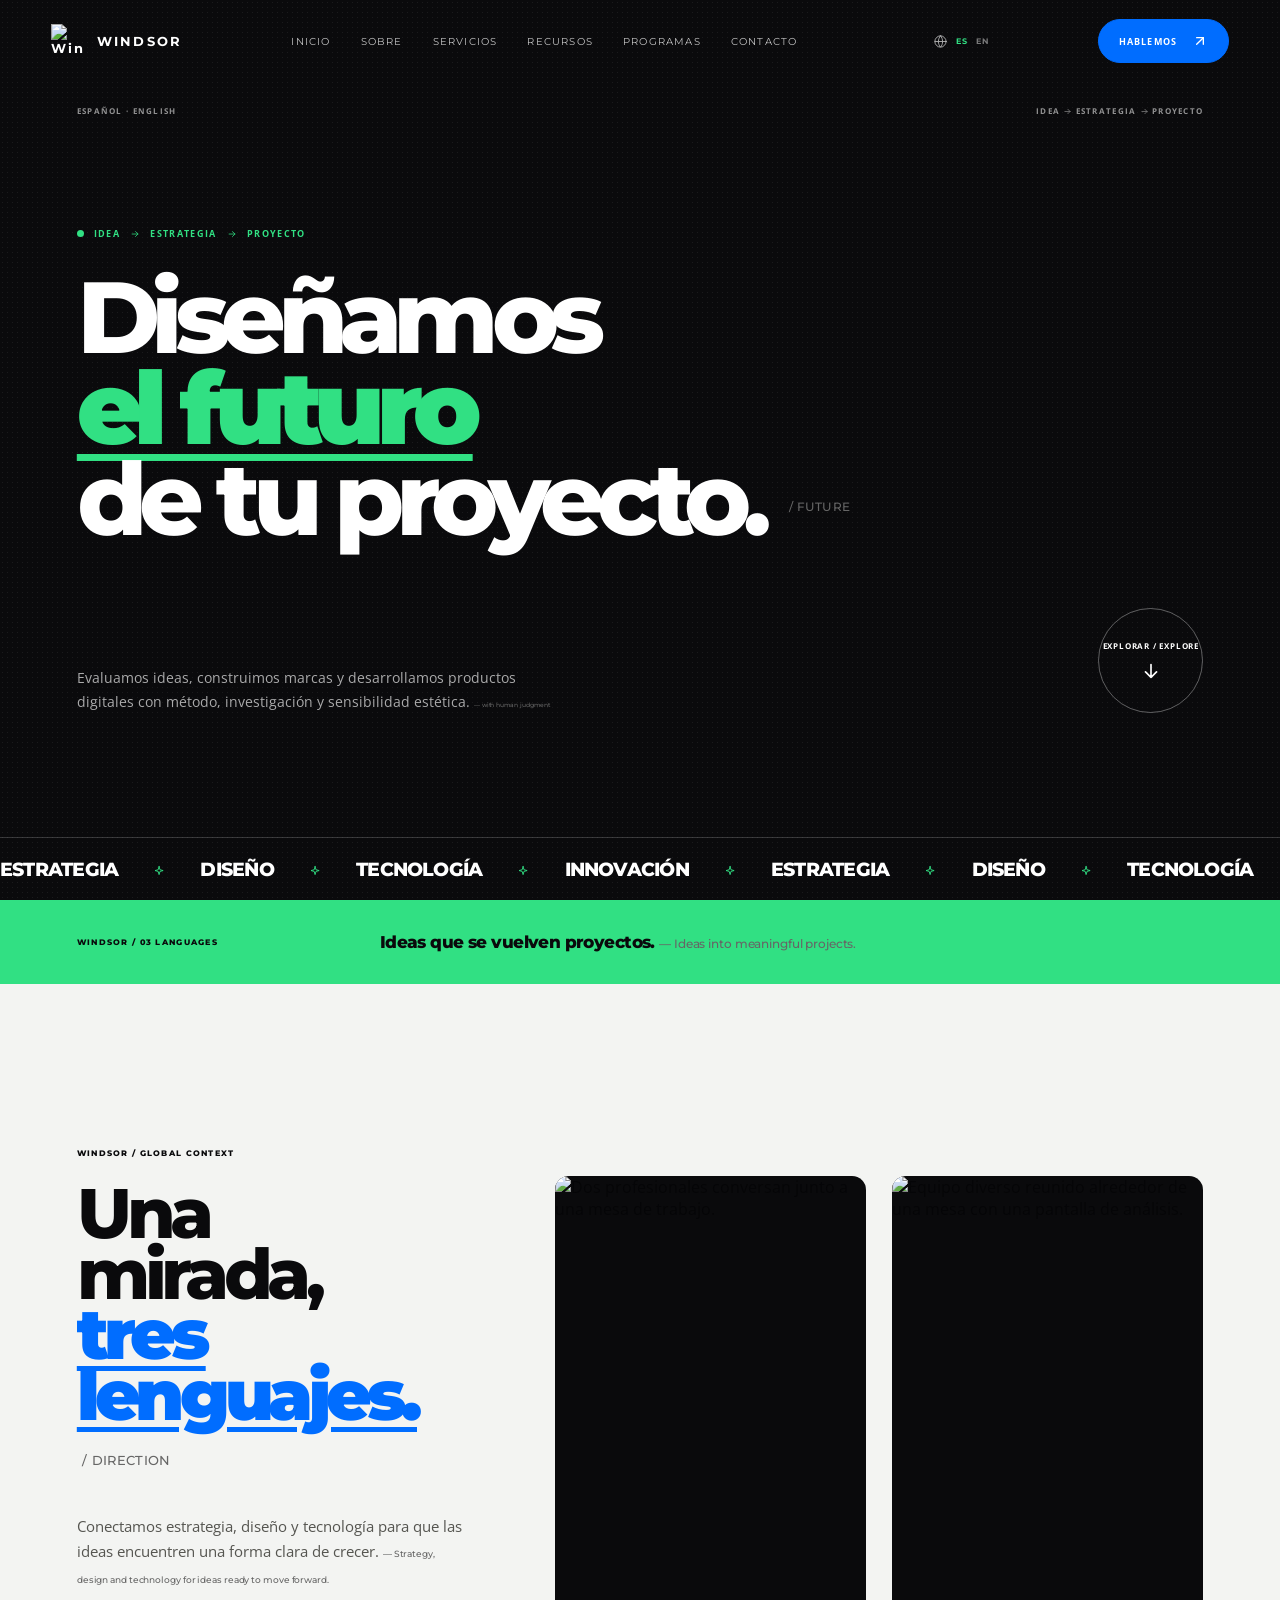
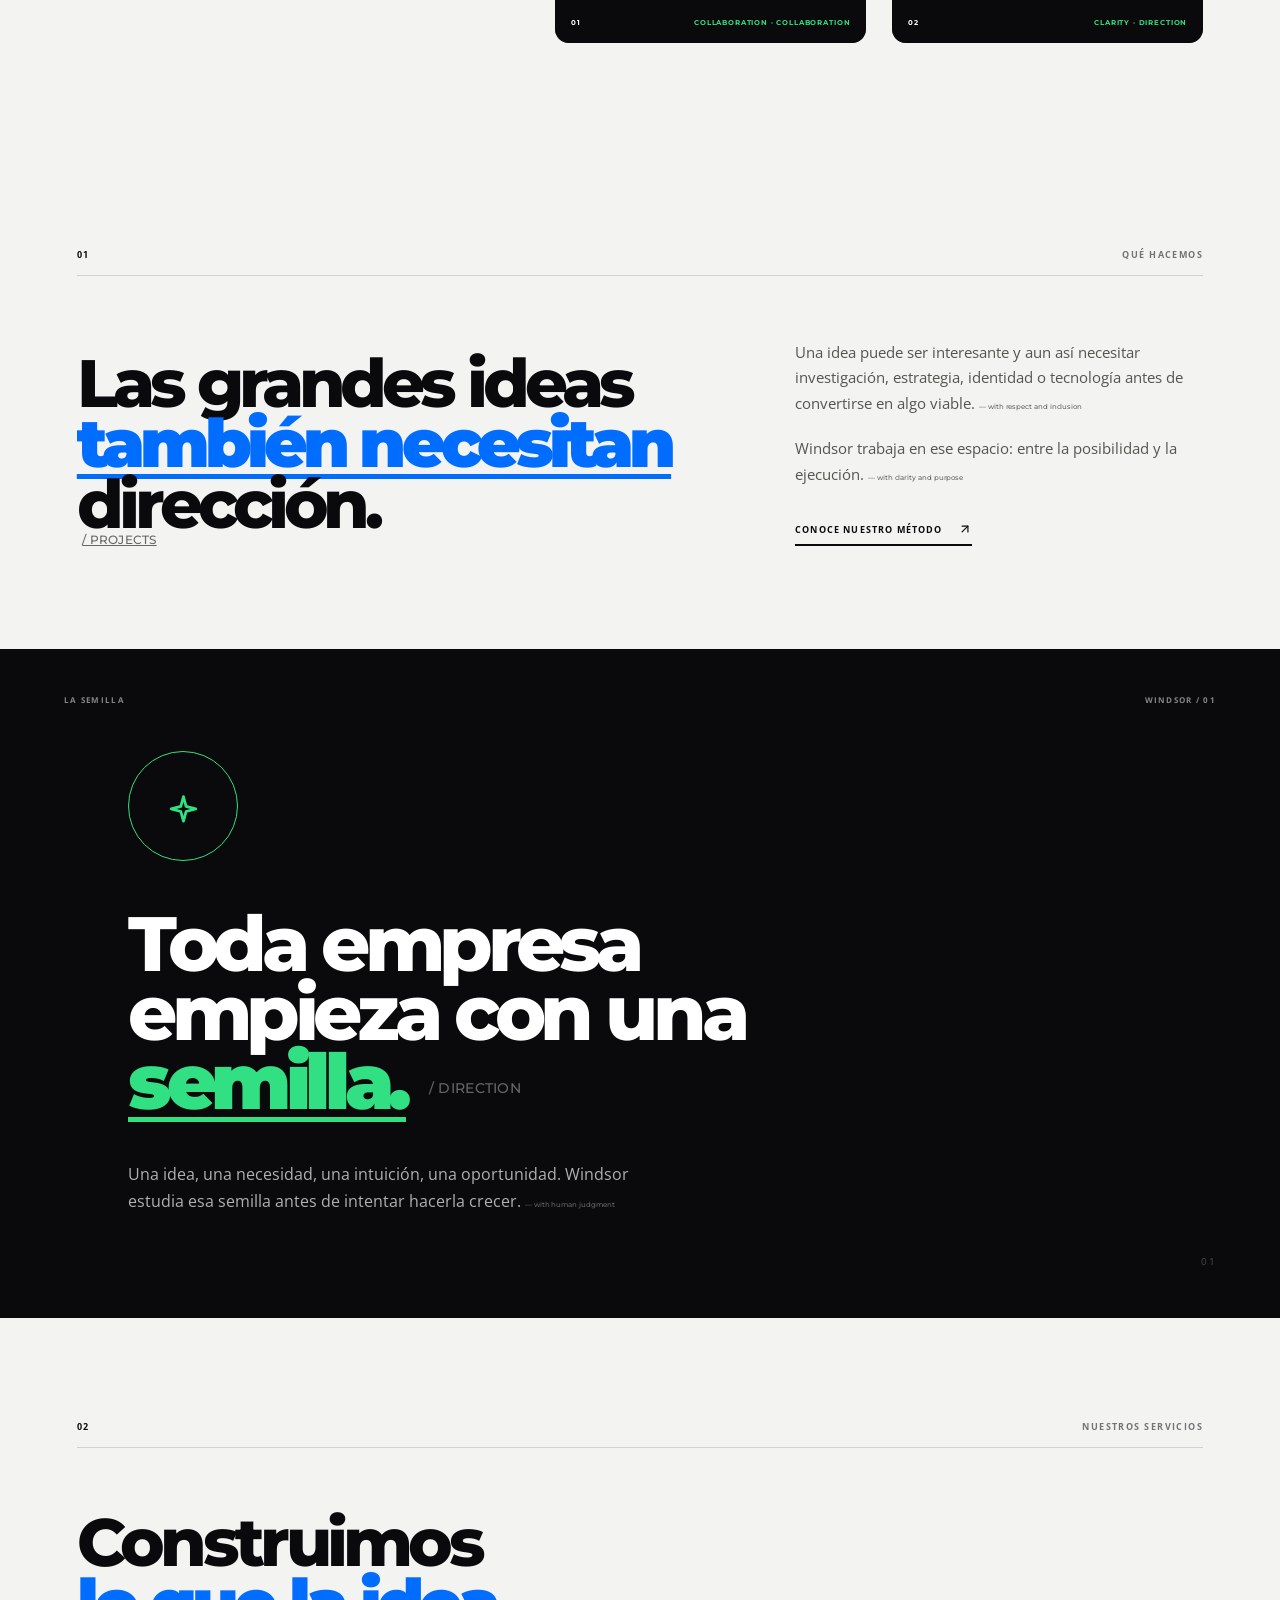
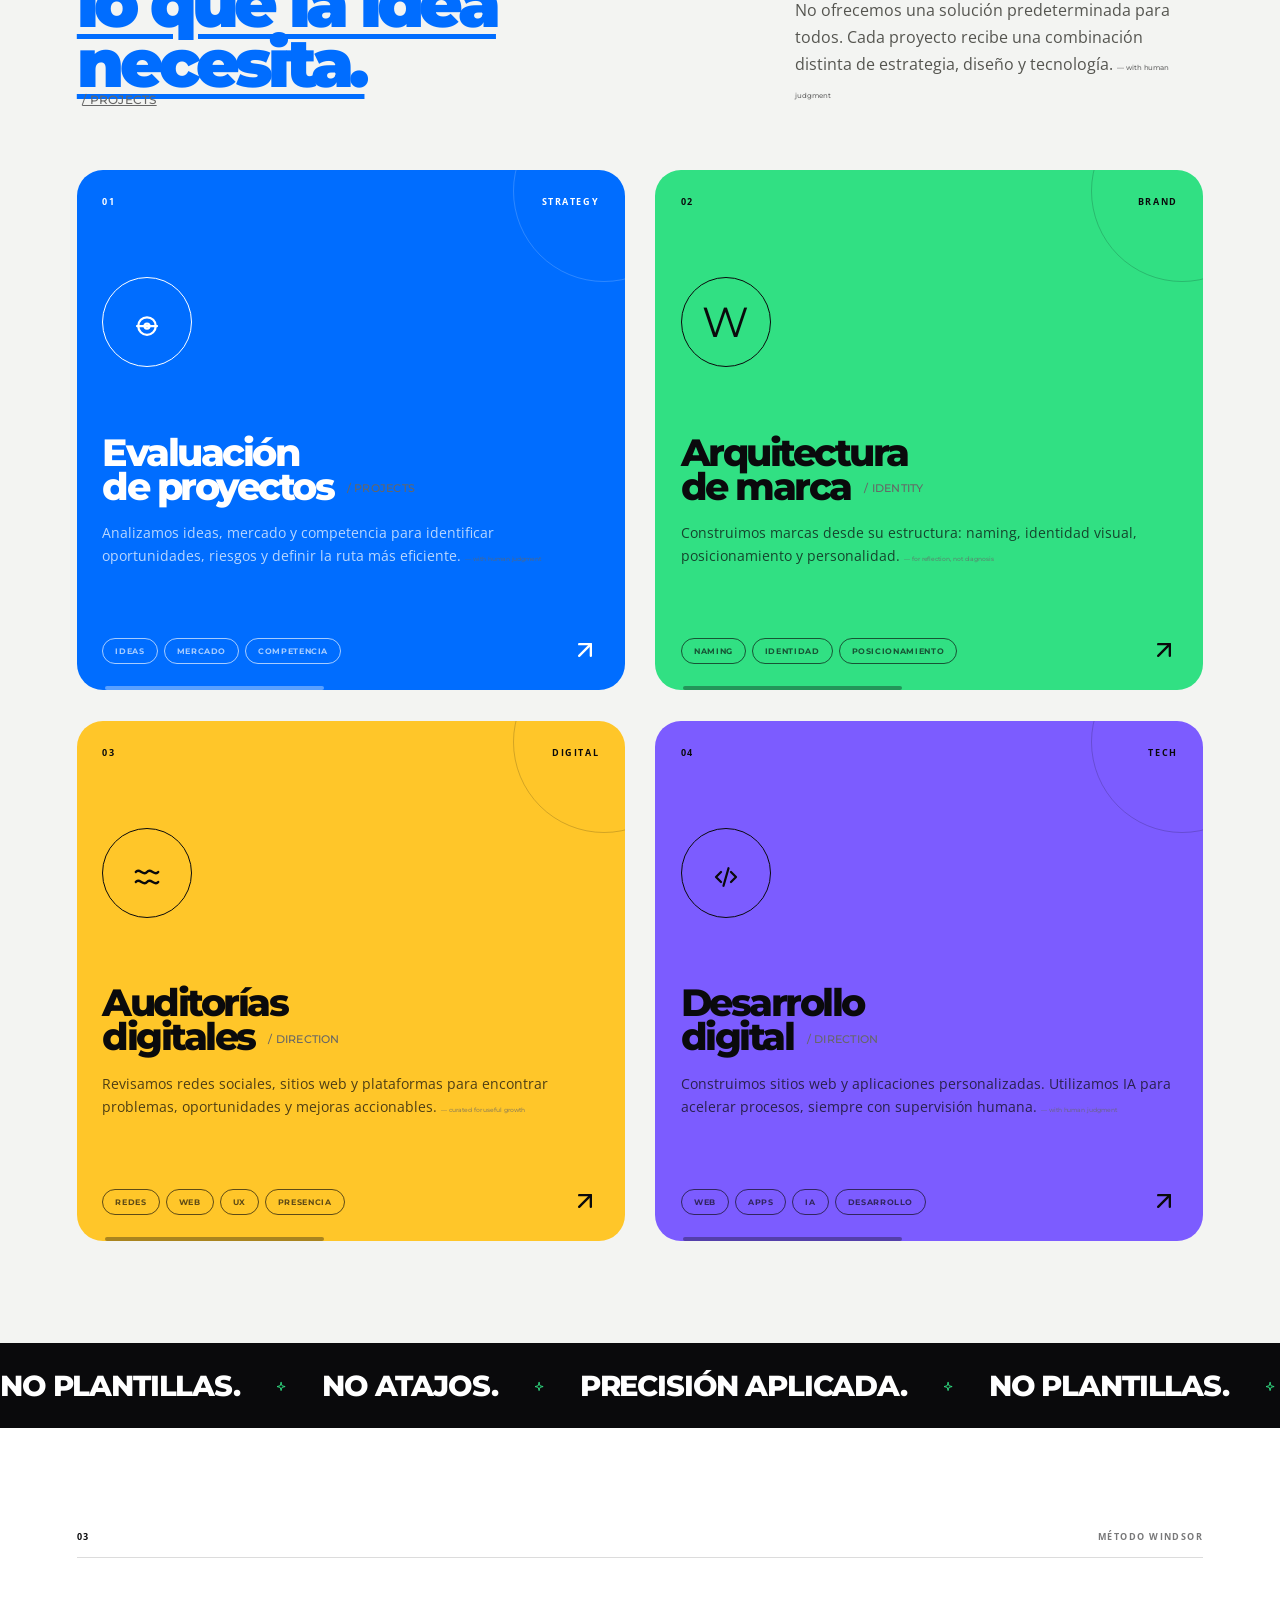
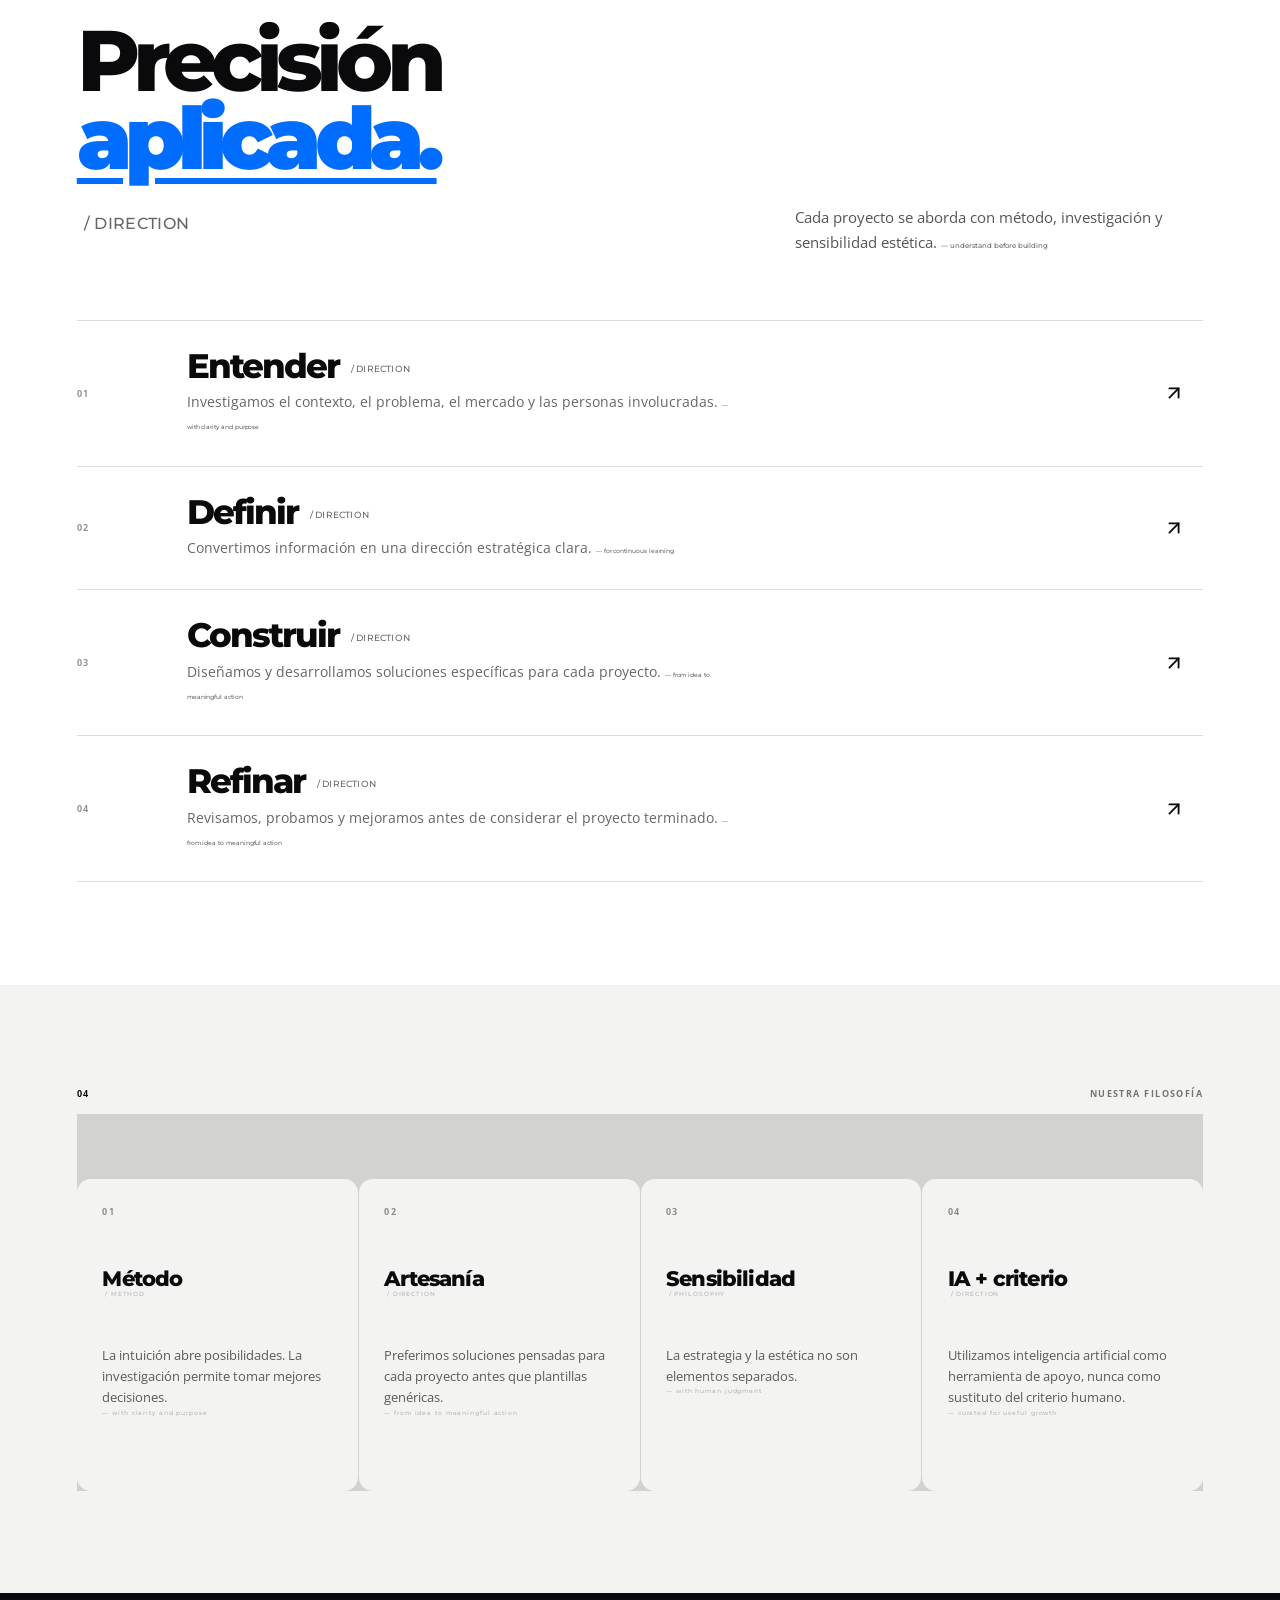
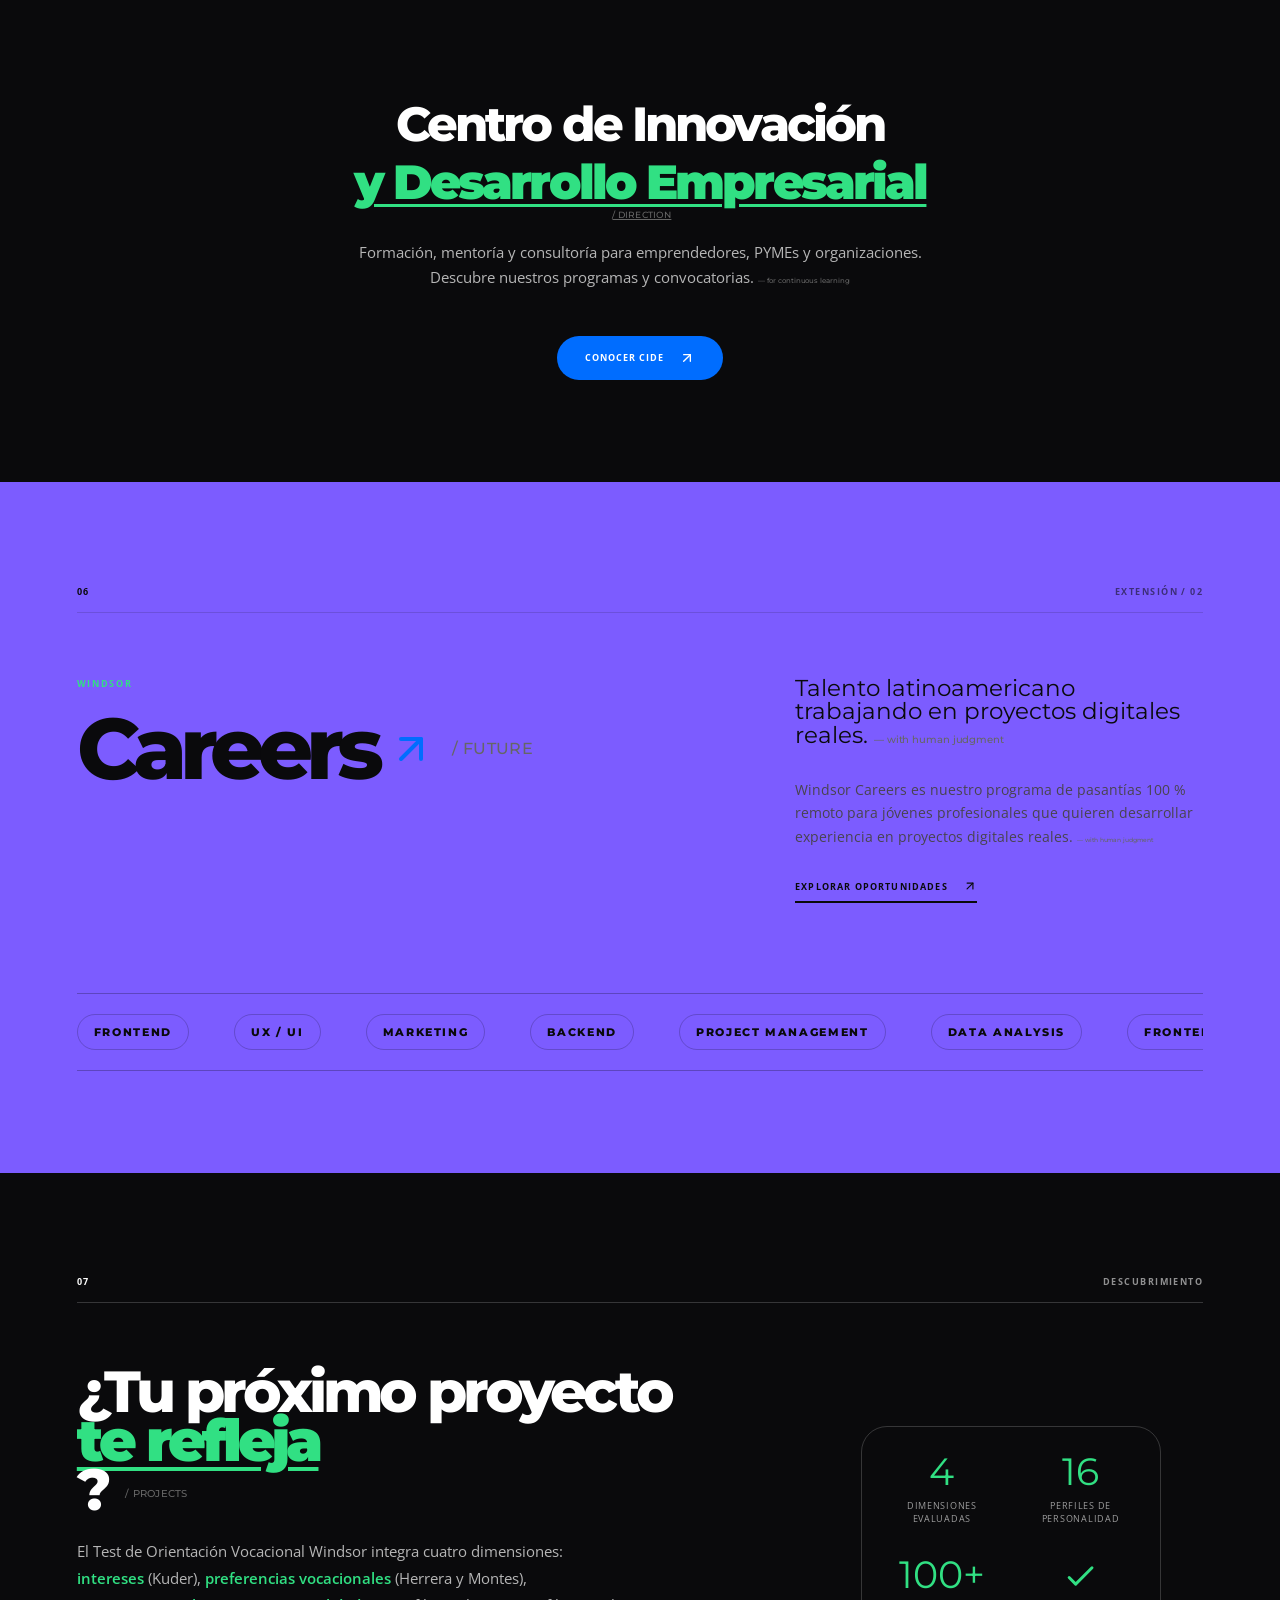
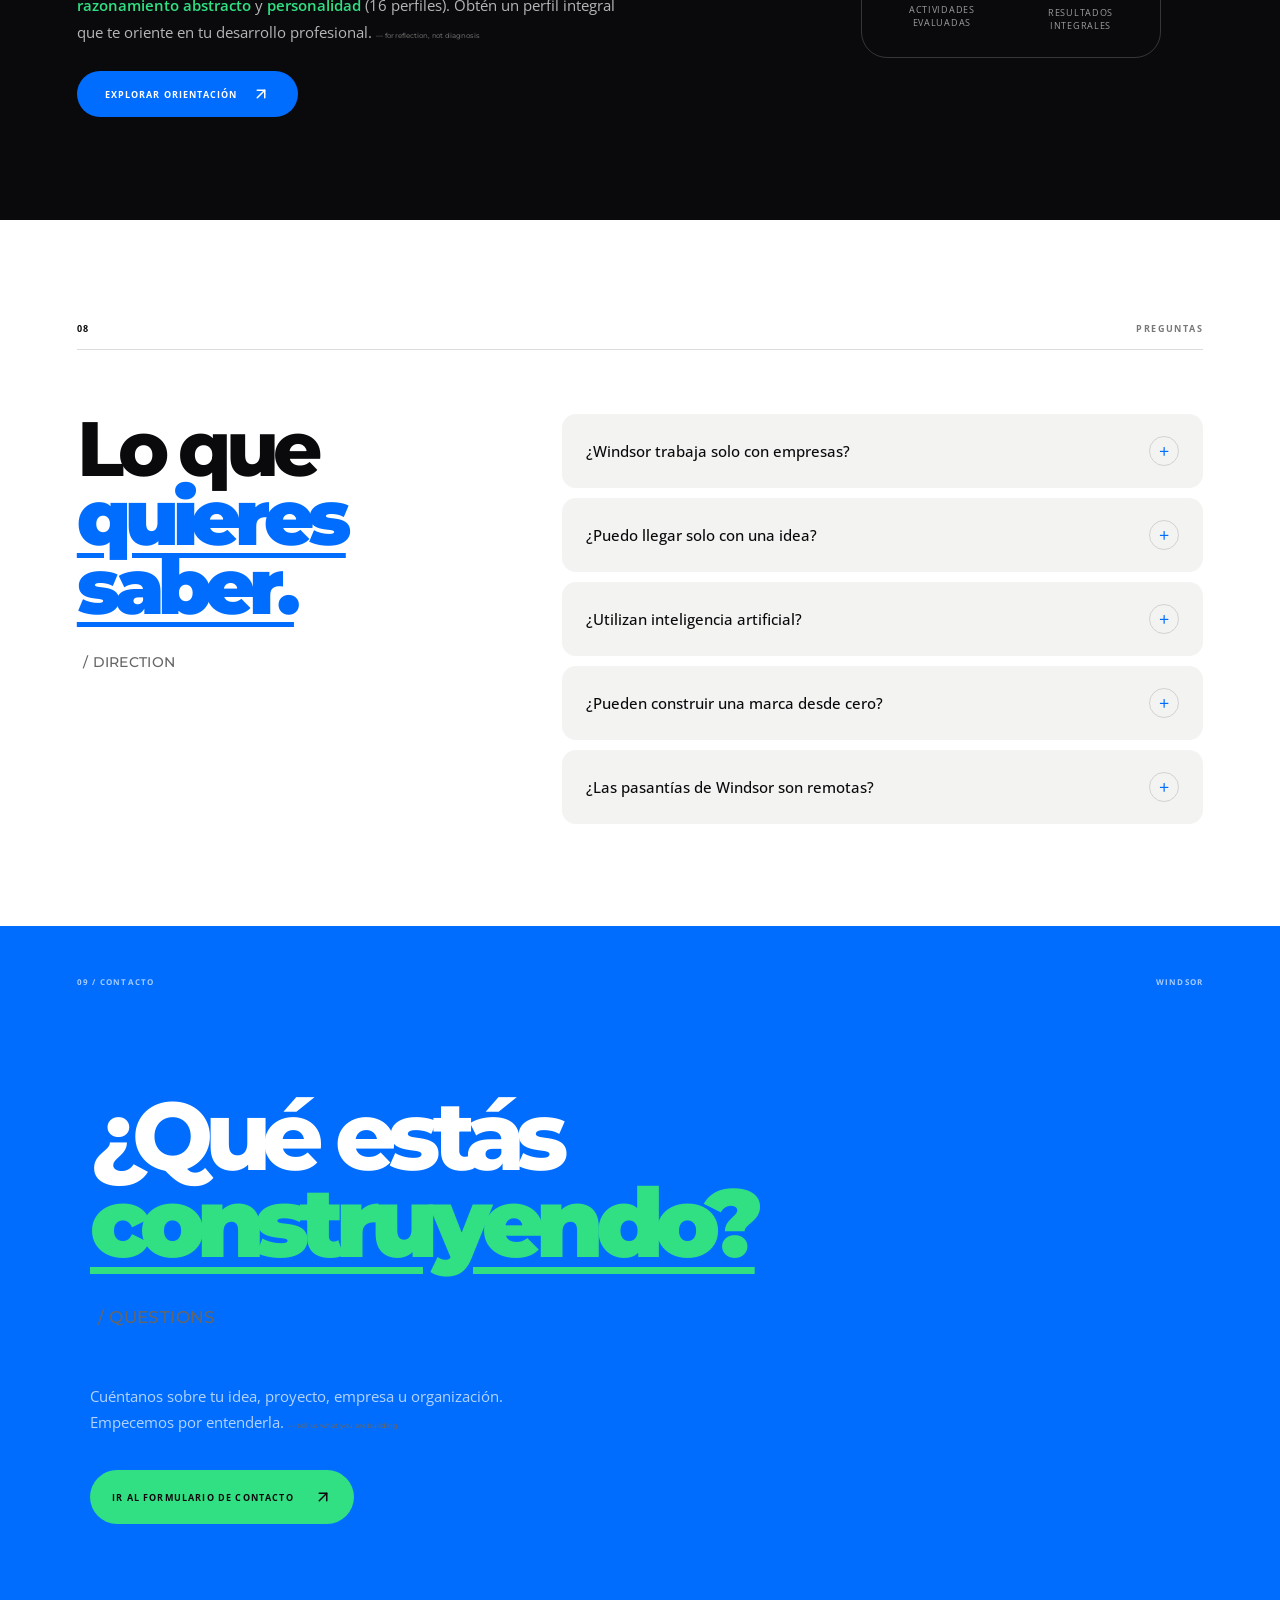
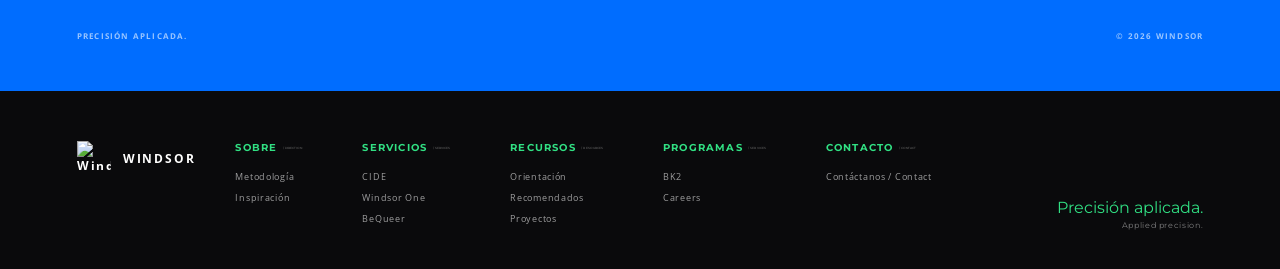
==== commit 083e0a6d: "Convierte la plataforma completa a Spanglish" ====
--- a/index.html
+++ b/index.html
@@ -9,7 +9,7 @@
 <link href="assets/favicon.png" rel="icon" type="image/png"/>
 <link href="https://fonts.googleapis.com" rel="preconnect"/>
 <link crossorigin="" href="https://fonts.gstatic.com" rel="preconnect"/>
-<link href="https://fonts.googleapis.com/css2?family=Montserrat:wght@400;500;600;700;800;900&amp;family=Open+Sans:wght@400;500;600;700&amp;family=Noto+Sans+KR:wght@400;500;600;700;800;900&amp;display=swap" rel="stylesheet"/>
+<link href="https://fonts.googleapis.com/css2?family=Montserrat:wght@400;500;600;700;800;900&amp;family=Open+Sans:wght@400;500;600;700&amp;family=amp;display=swap" rel="stylesheet"/>
 <link href="styles.css" rel="stylesheet"/>
 </head>
 <body>
@@ -58,9 +58,9 @@
 <li><a href="contacto.html">Contacto</a></li>
 </ul>
 </nav>
-<div class="language-pulse" aria-label="Idiomas de Windsor">
-<svg class="language-pulse-icon" aria-hidden="true" viewBox="0 0 24 24"><circle cx="12" cy="12" r="9"></circle><path d="M3 12h18M12 3c2.2 2.4 3.3 5.4 3.3 9s-1.1 6.6-3.3 9c-2.2-2.4-3.3-5.4-3.3-9S9.8 5.4 12 3Z"></path></svg>
-<span class="active">ES</span><span>EN</span><span lang="ko">한국어</span>
+<div aria-label="Idiomas de Windsor" class="language-pulse">
+<svg aria-hidden="true" class="language-pulse-icon" viewbox="0 0 24 24"><circle cx="12" cy="12" r="9"></circle><path d="M3 12h18M12 3c2.2 2.4 3.3 5.4 3.3 9s-1.1 6.6-3.3 9c-2.2-2.4-3.3-5.4-3.3-9S9.8 5.4 12 3Z"></path></svg>
+<span class="active">ES</span><span>EN</span>
 </div>
 <div class="header-actions">
 <a class="header-button" href="contacto.html">
@@ -100,15 +100,15 @@
 <section class="hero">
 <div class="hero-noise"></div>
 <div class="hero-topline">
-<span>ESPAÑOL · ENGLISH · 한국어</span>
+<span>ESPAÑOL · ENGLISH</span>
 <span>IDEA <svg aria-hidden="true" class="svg-icon svg-arrow" viewbox="0 0 24 24"><path d="M5 12h14M13 6l6 6-6 6"></path></svg> ESTRATEGIA <svg aria-hidden="true" class="svg-icon svg-arrow" viewbox="0 0 24 24"><path d="M5 12h14M13 6l6 6-6 6"></path></svg> PROYECTO</span>
 </div>
 <div class="hero-content">
 <div class="hero-small"><span class="green-dot"></span>IDEA <svg aria-hidden="true" class="svg-icon svg-arrow" viewbox="0 0 24 24"><path d="M5 12h14M13 6l6 6-6 6"></path></svg> ESTRATEGIA <svg aria-hidden="true" class="svg-icon svg-arrow" viewbox="0 0 24 24"><path d="M5 12h14M13 6l6 6-6 6"></path></svg> PROYECTO</div>
-<h1>Diseñamos <em>el futuro</em> de tu proyecto. <span class="heading-hybrid" lang="en">/ FUTURE</span> <span class="heading-hybrid" lang="ko">/ 미래</span></h1>
+<h1>Diseñamos <em>el futuro</em> de tu proyecto. <span class="heading-hybrid" lang="en">/ FUTURE</span></h1>
 <div class="hero-bottom">
-<p>Evaluamos ideas, construimos marcas y desarrollamos productos digitales con método, investigación y sensibilidad estética. <span class="hybrid-inline" lang="en">— with human judgment</span> <span class="hybrid-inline" lang="ko">— 사람의 판단과 함께.</span></p>
-<a class="circle-button" href="#servicios"><span>Explorar / Explore / 둘러보기</span><strong><svg aria-hidden="true" class="svg-icon svg-arrow" viewbox="0 0 24 24"><path d="M12 5v14M6 13l6 6 6-6"></path></svg></strong></a>
+<p>Evaluamos ideas, construimos marcas y desarrollamos productos digitales con método, investigación y sensibilidad estética. <span class="hybrid-inline" lang="en">— with human judgment</span> </p>
+<a class="circle-button" href="#servicios"><span>Explorar / Explore</span><strong><svg aria-hidden="true" class="svg-icon svg-arrow" viewbox="0 0 24 24"><path d="M12 5v14M6 13l6 6 6-6"></path></svg></strong></a>
 </div>
 </div>
 <div class="hero-marquee">
@@ -118,26 +118,26 @@
 </div>
 </div>
 </section>
-<div class="trilingual-band" aria-label="Windsor en español, inglés y coreano">
+<div aria-label="Windsor en español e inglés" class="trilingual-band">
 <div class="trilingual-band-inner">
 <span class="tri-label">WINDSOR / 03 LANGUAGES</span>
-<div class="tri-copy"><p class="tri-hybrid">Ideas que se vuelven proyectos. <span class="hybrid-inline" lang="en">— Ideas into meaningful projects.</span> <span class="hybrid-inline" lang="ko">— 아이디어를 프로젝트로.</span></p></div>
-</div>
-</div>
-<section class="international-context" aria-label="Perspectiva internacional de Windsor">
+<div class="tri-copy"><p class="tri-hybrid">Ideas que se vuelven proyectos. <span class="hybrid-inline" lang="en">— Ideas into meaningful projects.</span> </p></div>
+</div>
+</div>
+<section aria-label="Perspectiva internacional de Windsor" class="international-context">
 <div class="international-context-inner">
 <div class="international-context-copy">
 <span class="context-kicker">WINDSOR / GLOBAL CONTEXT</span>
-<h2>Una mirada, <em>tres lenguajes.</em> <span class="heading-hybrid" lang="en">/ DIRECTION</span> <span class="heading-hybrid" lang="ko">/ 방향</span></h2><p class="international-context-hybrid">Conectamos estrategia, diseño y tecnología para que las ideas encuentren una forma clara de crecer. <span class="hybrid-inline" lang="en">— Strategy, design and technology for ideas ready to move forward.</span> <span class="hybrid-inline" lang="ko">— 전략과 디자인, 기술로 아이디어를 프로젝트로 만듭니다.</span></p>
+<h2>Una mirada, <em>tres lenguajes.</em> <span class="heading-hybrid" lang="en">/ DIRECTION</span></h2><p class="international-context-hybrid">Conectamos estrategia, diseño y tecnología para que las ideas encuentren una forma clara de crecer. <span class="hybrid-inline" lang="en">— Strategy, design and technology for ideas ready to move forward.</span> </p>
 </div>
 <div class="international-context-gallery">
 <figure class="context-image context-image-tall">
-<img src="assets/fotoindex1.jpg" alt="Dos profesionales conversan junto a una mesa de trabajo." loading="lazy"/>
-<figcaption><span>01</span><span>COLLABORATION · 협업</span></figcaption>
+<img alt="Dos profesionales conversan junto a una mesa de trabajo." loading="lazy" src="assets/fotoindex1.jpg"/>
+<figcaption><span>01</span><span>COLLABORATION · COLLABORATION</span></figcaption>
 </figure>
 <figure class="context-image context-image-offset">
-<img src="assets/fotoindex2.jpg" alt="Equipo diverso reunido alrededor de una mesa con una pantalla de análisis." loading="lazy"/>
-<figcaption><span>02</span><span>CLARITY · 방향성</span></figcaption>
+<img alt="Equipo diverso reunido alrededor de una mesa con una pantalla de análisis." loading="lazy" src="assets/fotoindex2.jpg"/>
+<figcaption><span>02</span><span>CLARITY · DIRECTION</span></figcaption>
 </figure>
 </div>
 </div>
@@ -146,10 +146,10 @@
 <section class="intro section">
 <div class="section-meta"><span>01</span><span>QUÉ HACEMOS</span></div>
 <div class="intro-layout">
-<h2>Las grandes ideas <span>también necesitan</span> dirección. <span class="heading-hybrid" lang="en">/ PROJECTS</span> <span class="heading-hybrid" lang="ko">/ 프로젝트</span></h2>
+<h2>Las grandes ideas <span>también necesitan</span> dirección. <span class="heading-hybrid" lang="en">/ PROJECTS</span></h2>
 <div class="intro-copy">
-<p>Una idea puede ser interesante y aun así necesitar investigación, estrategia, identidad o tecnología antes de convertirse en algo viable. <span class="hybrid-inline" lang="en">— with respect and inclusion</span> <span class="hybrid-inline" lang="ko">— 존중과 포용을 바탕으로.</span></p>
-<p>Windsor trabaja en ese espacio: entre la posibilidad y la ejecución. <span class="hybrid-inline" lang="en">— with clarity and purpose</span> <span class="hybrid-inline" lang="ko">— 명확함과 목적을 담아.</span></p>
+<p>Una idea puede ser interesante y aun así necesitar investigación, estrategia, identidad o tecnología antes de convertirse en algo viable. <span class="hybrid-inline" lang="en">— with respect and inclusion</span> </p>
+<p>Windsor trabaja en ese espacio: entre la posibilidad y la ejecución. <span class="hybrid-inline" lang="en">— with clarity and purpose</span> </p>
 <a class="underlined-link" href="#metodo">Conoce nuestro método <span aria-hidden="true" class="arrow-icon"><svg fill="none" height="14" stroke="currentColor" stroke-linecap="round" stroke-linejoin="round" stroke-width="2" viewbox="0 0 24 24" width="14"><line x1="7" x2="17" y1="17" y2="7"></line><polyline points="7 7 17 7 17 17"></polyline></svg></span></a>
 </div>
 </div>
@@ -159,8 +159,8 @@
 <div class="seed-side"><span>LA SEMILLA</span><span>WINDSOR / 01</span></div>
 <div class="seed-main">
 <div class="seed-circle"><span><svg aria-hidden="true" class="svg-icon svg-spark" viewbox="0 0 24 24"><path d="m12 3 1.7 6.3L20 11l-6.3 1.7L12 19l-1.7-6.3L4 11l6.3-1.7L12 3Z"></path></svg></span></div>
-<h2>Toda empresa <br/> empieza con una <em>semilla.</em> <span class="heading-hybrid" lang="en">/ DIRECTION</span> <span class="heading-hybrid" lang="ko">/ 방향</span></h2>
-<p>Una idea, una necesidad, una intuición, una oportunidad. Windsor estudia esa semilla antes de intentar hacerla crecer. <span class="hybrid-inline" lang="en">— with human judgment</span> <span class="hybrid-inline" lang="ko">— 사람의 판단과 함께.</span></p>
+<h2>Toda empresa <br/> empieza con una <em>semilla.</em> <span class="heading-hybrid" lang="en">/ DIRECTION</span></h2>
+<p>Una idea, una necesidad, una intuición, una oportunidad. Windsor estudia esa semilla antes de intentar hacerla crecer. <span class="hybrid-inline" lang="en">— with human judgment</span> </p>
 </div>
 <div class="seed-number">01</div>
 </section>
@@ -168,32 +168,32 @@
 <section class="services section" id="servicios">
 <div class="section-meta"><span>02</span><span>NUESTROS SERVICIOS</span></div>
 <div class="services-heading">
-<h2>Construimos <span>lo que la idea necesita.</span> <span class="heading-hybrid" lang="en">/ PROJECTS</span> <span class="heading-hybrid" lang="ko">/ 프로젝트</span></h2>
-<p>No ofrecemos una solución predeterminada para todos. Cada proyecto recibe una combinación distinta de estrategia, diseño y tecnología. <span class="hybrid-inline" lang="en">— with human judgment</span> <span class="hybrid-inline" lang="ko">— 사람의 판단과 함께.</span></p>
+<h2>Construimos <span>lo que la idea necesita.</span> <span class="heading-hybrid" lang="en">/ PROJECTS</span></h2>
+<p>No ofrecemos una solución predeterminada para todos. Cada proyecto recibe una combinación distinta de estrategia, diseño y tecnología. <span class="hybrid-inline" lang="en">— with human judgment</span> </p>
 </div>
 <div class="service-cards">
 <article class="service-card service-blue">
 <div class="card-top"><span>01</span><span>STRATEGY</span></div>
 <div class="card-icon"><span><svg aria-hidden="true" class="svg-icon svg-orbit" viewbox="0 0 24 24"><circle cx="12" cy="12" r="7"></circle><circle cx="12" cy="12" r="2"></circle><path d="M4 12h16"></path></svg></span></div>
-<div class="card-content"><h3>Evaluación <br/> de proyectos <span class="heading-hybrid" lang="en">/ PROJECTS</span> <span class="heading-hybrid" lang="ko">/ 프로젝트</span></h3><p>Analizamos ideas, mercado y competencia para identificar oportunidades, riesgos y definir la ruta más eficiente. <span class="hybrid-inline" lang="en">— with human judgment</span> <span class="hybrid-inline" lang="ko">— 사람의 판단과 함께.</span></p></div>
+<div class="card-content"><h3>Evaluación <br/> de proyectos <span class="heading-hybrid" lang="en">/ PROJECTS</span></h3><p>Analizamos ideas, mercado y competencia para identificar oportunidades, riesgos y definir la ruta más eficiente. <span class="hybrid-inline" lang="en">— with human judgment</span> </p></div>
 <div class="card-bottom"><div class="card-tags"><span>Ideas</span><span>Mercado</span><span>Competencia</span></div><span aria-hidden="true" class="card-arrow"><svg fill="none" height="28" stroke="currentColor" stroke-linecap="round" stroke-linejoin="round" stroke-width="2" viewbox="0 0 24 24" width="28"><line x1="7" x2="17" y1="17" y2="7"></line><polyline points="7 7 17 7 17 17"></polyline></svg></span></div>
 </article>
 <article class="service-card service-green">
 <div class="card-top"><span>02</span><span>BRAND</span></div>
 <div class="card-icon"><span>W</span></div>
-<div class="card-content"><h3>Arquitectura <br/> de marca <span class="heading-hybrid" lang="en">/ IDENTITY</span> <span class="heading-hybrid" lang="ko">/ 정체성</span></h3><p>Construimos marcas desde su estructura: naming, identidad visual, posicionamiento y personalidad. <span class="hybrid-inline" lang="en">— for reflection, not diagnosis</span> <span class="hybrid-inline" lang="ko">— 자기 이해를 위한 안내입니다.</span></p></div>
+<div class="card-content"><h3>Arquitectura <br/> de marca <span class="heading-hybrid" lang="en">/ IDENTITY</span></h3><p>Construimos marcas desde su estructura: naming, identidad visual, posicionamiento y personalidad. <span class="hybrid-inline" lang="en">— for reflection, not diagnosis</span> </p></div>
 <div class="card-bottom"><div class="card-tags"><span>Naming</span><span>Identidad</span><span>Posicionamiento</span></div><span aria-hidden="true" class="card-arrow"><svg fill="none" height="28" stroke="currentColor" stroke-linecap="round" stroke-linejoin="round" stroke-width="2" viewbox="0 0 24 24" width="28"><line x1="7" x2="17" y1="17" y2="7"></line><polyline points="7 7 17 7 17 17"></polyline></svg></span></div>
 </article>
 <article class="service-card service-yellow">
 <div class="card-top"><span>03</span><span>DIGITAL</span></div>
 <div class="card-icon"><span><svg aria-hidden="true" class="svg-icon svg-wave" viewbox="0 0 24 24"><path d="M3 8c3-4 6 4 9 0s6 4 9 0M3 16c3-4 6 4 9 0s6 4 9 0"></path></svg></span></div>
-<div class="card-content"><h3>Auditorías <br/> digitales <span class="heading-hybrid" lang="en">/ DIRECTION</span> <span class="heading-hybrid" lang="ko">/ 방향</span></h3><p>Revisamos redes sociales, sitios web y plataformas para encontrar problemas, oportunidades y mejoras accionables. <span class="hybrid-inline" lang="en">— curated for useful growth</span> <span class="hybrid-inline" lang="ko">— 성장을 위해 엄선한 자료입니다.</span></p></div>
+<div class="card-content"><h3>Auditorías <br/> digitales <span class="heading-hybrid" lang="en">/ DIRECTION</span></h3><p>Revisamos redes sociales, sitios web y plataformas para encontrar problemas, oportunidades y mejoras accionables. <span class="hybrid-inline" lang="en">— curated for useful growth</span> </p></div>
 <div class="card-bottom"><div class="card-tags"><span>Redes</span><span>Web</span><span>UX</span><span>Presencia</span></div><span aria-hidden="true" class="card-arrow"><svg fill="none" height="28" stroke="currentColor" stroke-linecap="round" stroke-linejoin="round" stroke-width="2" viewbox="0 0 24 24" width="28"><line x1="7" x2="17" y1="17" y2="7"></line><polyline points="7 7 17 7 17 17"></polyline></svg></span></div>
 </article>
 <article class="service-card service-purple">
 <div class="card-top"><span>04</span><span>TECH</span></div>
 <div class="card-icon"><span><svg aria-hidden="true" class="svg-icon svg-code" viewbox="0 0 24 24"><path d="m8 8-4 4 4 4M16 8l4 4-4 4M14 5l-4 14"></path></svg></span></div>
-<div class="card-content"><h3>Desarrollo <br/> digital <span class="heading-hybrid" lang="en">/ DIRECTION</span> <span class="heading-hybrid" lang="ko">/ 방향</span></h3><p>Construimos sitios web y aplicaciones personalizadas. Utilizamos IA para acelerar procesos, siempre con supervisión humana. <span class="hybrid-inline" lang="en">— with human judgment</span> <span class="hybrid-inline" lang="ko">— 사람의 판단과 함께.</span></p></div>
+<div class="card-content"><h3>Desarrollo <br/> digital <span class="heading-hybrid" lang="en">/ DIRECTION</span></h3><p>Construimos sitios web y aplicaciones personalizadas. Utilizamos IA para acelerar procesos, siempre con supervisión humana. <span class="hybrid-inline" lang="en">— with human judgment</span> </p></div>
 <div class="card-bottom"><div class="card-tags"><span>Web</span><span>Apps</span><span>IA</span><span>Desarrollo</span></div><span aria-hidden="true" class="card-arrow"><svg fill="none" height="28" stroke="currentColor" stroke-linecap="round" stroke-linejoin="round" stroke-width="2" viewbox="0 0 24 24" width="28"><line x1="7" x2="17" y1="17" y2="7"></line><polyline points="7 7 17 7 17 17"></polyline></svg></span></div>
 </article>
 </div>
@@ -209,31 +209,31 @@
 <section class="method section" id="metodo">
 <div class="section-meta"><span>03</span><span>MÉTODO WINDSOR</span></div>
 <div class="method-heading">
-<h2>Precisión <em>aplicada.</em> <span class="heading-hybrid" lang="en">/ DIRECTION</span> <span class="heading-hybrid" lang="ko">/ 방향</span></h2>
-<p>Cada proyecto se aborda con método, investigación y sensibilidad estética. <span class="hybrid-inline" lang="en">— understand before building</span> <span class="hybrid-inline" lang="ko">— 먼저 이해하고 만듭니다.</span></p>
+<h2>Precisión <em>aplicada.</em> <span class="heading-hybrid" lang="en">/ DIRECTION</span></h2>
+<p>Cada proyecto se aborda con método, investigación y sensibilidad estética. <span class="hybrid-inline" lang="en">— understand before building</span> </p>
 </div>
 <div class="method-list">
-<div class="method-row"><span>01</span><div><h3>Entender <span class="heading-hybrid" lang="en">/ DIRECTION</span> <span class="heading-hybrid" lang="ko">/ 방향</span></h3><p>Investigamos el contexto, el problema, el mercado y las personas involucradas. <span class="hybrid-inline" lang="en">— with clarity and purpose</span> <span class="hybrid-inline" lang="ko">— 명확함과 목적을 담아.</span></p></div><b aria-hidden="true" class="arrow-icon"><svg fill="none" height="22" stroke="currentColor" stroke-linecap="round" stroke-linejoin="round" stroke-width="2" viewbox="0 0 24 24" width="22"><line x1="7" x2="17" y1="17" y2="7"></line><polyline points="7 7 17 7 17 17"></polyline></svg></b></div>
-<div class="method-row"><span>02</span><div><h3>Definir <span class="heading-hybrid" lang="en">/ DIRECTION</span> <span class="heading-hybrid" lang="ko">/ 방향</span></h3><p>Convertimos información en una dirección estratégica clara. <span class="hybrid-inline" lang="en">— for continuous learning</span> <span class="hybrid-inline" lang="ko">— 지속적인 배움을 위해.</span></p></div><b aria-hidden="true" class="arrow-icon"><svg fill="none" height="22" stroke="currentColor" stroke-linecap="round" stroke-linejoin="round" stroke-width="2" viewbox="0 0 24 24" width="22"><line x1="7" x2="17" y1="17" y2="7"></line><polyline points="7 7 17 7 17 17"></polyline></svg></b></div>
-<div class="method-row"><span>03</span><div><h3>Construir <span class="heading-hybrid" lang="en">/ DIRECTION</span> <span class="heading-hybrid" lang="ko">/ 방향</span></h3><p>Diseñamos y desarrollamos soluciones específicas para cada proyecto. <span class="hybrid-inline" lang="en">— from idea to meaningful action</span> <span class="hybrid-inline" lang="ko">— 아이디어를 의미 있는 실행으로.</span></p></div><b aria-hidden="true" class="arrow-icon"><svg fill="none" height="22" stroke="currentColor" stroke-linecap="round" stroke-linejoin="round" stroke-width="2" viewbox="0 0 24 24" width="22"><line x1="7" x2="17" y1="17" y2="7"></line><polyline points="7 7 17 7 17 17"></polyline></svg></b></div>
-<div class="method-row"><span>04</span><div><h3>Refinar <span class="heading-hybrid" lang="en">/ DIRECTION</span> <span class="heading-hybrid" lang="ko">/ 방향</span></h3><p>Revisamos, probamos y mejoramos antes de considerar el proyecto terminado. <span class="hybrid-inline" lang="en">— from idea to meaningful action</span> <span class="hybrid-inline" lang="ko">— 아이디어를 의미 있는 실행으로.</span></p></div><b aria-hidden="true" class="arrow-icon"><svg fill="none" height="22" stroke="currentColor" stroke-linecap="round" stroke-linejoin="round" stroke-width="2" viewbox="0 0 24 24" width="22"><line x1="7" x2="17" y1="17" y2="7"></line><polyline points="7 7 17 7 17 17"></polyline></svg></b></div>
+<div class="method-row"><span>01</span><div><h3>Entender <span class="heading-hybrid" lang="en">/ DIRECTION</span></h3><p>Investigamos el contexto, el problema, el mercado y las personas involucradas. <span class="hybrid-inline" lang="en">— with clarity and purpose</span> </p></div><b aria-hidden="true" class="arrow-icon"><svg fill="none" height="22" stroke="currentColor" stroke-linecap="round" stroke-linejoin="round" stroke-width="2" viewbox="0 0 24 24" width="22"><line x1="7" x2="17" y1="17" y2="7"></line><polyline points="7 7 17 7 17 17"></polyline></svg></b></div>
+<div class="method-row"><span>02</span><div><h3>Definir <span class="heading-hybrid" lang="en">/ DIRECTION</span></h3><p>Convertimos información en una dirección estratégica clara. <span class="hybrid-inline" lang="en">— for continuous learning</span> </p></div><b aria-hidden="true" class="arrow-icon"><svg fill="none" height="22" stroke="currentColor" stroke-linecap="round" stroke-linejoin="round" stroke-width="2" viewbox="0 0 24 24" width="22"><line x1="7" x2="17" y1="17" y2="7"></line><polyline points="7 7 17 7 17 17"></polyline></svg></b></div>
+<div class="method-row"><span>03</span><div><h3>Construir <span class="heading-hybrid" lang="en">/ DIRECTION</span></h3><p>Diseñamos y desarrollamos soluciones específicas para cada proyecto. <span class="hybrid-inline" lang="en">— from idea to meaningful action</span> </p></div><b aria-hidden="true" class="arrow-icon"><svg fill="none" height="22" stroke="currentColor" stroke-linecap="round" stroke-linejoin="round" stroke-width="2" viewbox="0 0 24 24" width="22"><line x1="7" x2="17" y1="17" y2="7"></line><polyline points="7 7 17 7 17 17"></polyline></svg></b></div>
+<div class="method-row"><span>04</span><div><h3>Refinar <span class="heading-hybrid" lang="en">/ DIRECTION</span></h3><p>Revisamos, probamos y mejoramos antes de considerar el proyecto terminado. <span class="hybrid-inline" lang="en">— from idea to meaningful action</span> </p></div><b aria-hidden="true" class="arrow-icon"><svg fill="none" height="22" stroke="currentColor" stroke-linecap="round" stroke-linejoin="round" stroke-width="2" viewbox="0 0 24 24" width="22"><line x1="7" x2="17" y1="17" y2="7"></line><polyline points="7 7 17 7 17 17"></polyline></svg></b></div>
 </div>
 </section>
 <!-- PRINCIPIOS -->
 <section class="principles section">
 <div class="section-meta"><span>04</span><span>NUESTRA FILOSOFÍA</span></div>
 <div class="principles-grid">
-<div><span>01</span><h3>Método <span class="heading-hybrid" lang="en">/ METHOD</span> <span class="heading-hybrid" lang="ko">/ 방법</span></h3><p>La intuición abre posibilidades. La investigación permite tomar mejores decisiones. <span class="hybrid-inline" lang="en">— with clarity and purpose</span> <span class="hybrid-inline" lang="ko">— 명확함과 목적을 담아.</span></p></div>
-<div><span>02</span><h3>Artesanía <span class="heading-hybrid" lang="en">/ DIRECTION</span> <span class="heading-hybrid" lang="ko">/ 방향</span></h3><p>Preferimos soluciones pensadas para cada proyecto antes que plantillas genéricas. <span class="hybrid-inline" lang="en">— from idea to meaningful action</span> <span class="hybrid-inline" lang="ko">— 아이디어를 의미 있는 실행으로.</span></p></div>
-<div><span>03</span><h3>Sensibilidad <span class="heading-hybrid" lang="en">/ PHILOSOPHY</span> <span class="heading-hybrid" lang="ko">/ 철학</span></h3><p>La estrategia y la estética no son elementos separados. <span class="hybrid-inline" lang="en">— with human judgment</span> <span class="hybrid-inline" lang="ko">— 사람의 판단과 함께.</span></p></div>
-<div><span>04</span><h3>IA + criterio <span class="heading-hybrid" lang="en">/ DIRECTION</span> <span class="heading-hybrid" lang="ko">/ 방향</span></h3><p>Utilizamos inteligencia artificial como herramienta de apoyo, nunca como sustituto del criterio humano. <span class="hybrid-inline" lang="en">— curated for useful growth</span> <span class="hybrid-inline" lang="ko">— 성장을 위해 엄선한 자료입니다.</span></p></div>
+<div><span>01</span><h3>Método <span class="heading-hybrid" lang="en">/ METHOD</span></h3><p>La intuición abre posibilidades. La investigación permite tomar mejores decisiones. <span class="hybrid-inline" lang="en">— with clarity and purpose</span> </p></div>
+<div><span>02</span><h3>Artesanía <span class="heading-hybrid" lang="en">/ DIRECTION</span></h3><p>Preferimos soluciones pensadas para cada proyecto antes que plantillas genéricas. <span class="hybrid-inline" lang="en">— from idea to meaningful action</span> </p></div>
+<div><span>03</span><h3>Sensibilidad <span class="heading-hybrid" lang="en">/ PHILOSOPHY</span></h3><p>La estrategia y la estética no son elementos separados. <span class="hybrid-inline" lang="en">— with human judgment</span> </p></div>
+<div><span>04</span><h3>IA + criterio <span class="heading-hybrid" lang="en">/ DIRECTION</span></h3><p>Utilizamos inteligencia artificial como herramienta de apoyo, nunca como sustituto del criterio humano. <span class="hybrid-inline" lang="en">— curated for useful growth</span> </p></div>
 </div>
 </section>
 <!-- CIDE LINK -->
 <section class="cide-link section">
 <div class="container">
-<h2>Centro de Innovación <span>y Desarrollo Empresarial</span> <span class="heading-hybrid" lang="en">/ DIRECTION</span> <span class="heading-hybrid" lang="ko">/ 방향</span></h2>
-<p>Formación, mentoría y consultoría para emprendedores, PYMEs y organizaciones. Descubre nuestros programas y convocatorias. <span class="hybrid-inline" lang="en">— for continuous learning</span> <span class="hybrid-inline" lang="ko">— 지속적인 배움을 위해.</span></p>
+<h2>Centro de Innovación <span>y Desarrollo Empresarial</span> <span class="heading-hybrid" lang="en">/ DIRECTION</span></h2>
+<p>Formación, mentoría y consultoría para emprendedores, PYMEs y organizaciones. Descubre nuestros programas y convocatorias. <span class="hybrid-inline" lang="en">— for continuous learning</span> </p>
 <a class="hook-button" href="cide.html">Conocer CIDE <span aria-hidden="true" class="arrow-icon"><svg fill="none" height="16" stroke="currentColor" stroke-linecap="round" stroke-linejoin="round" stroke-width="2" viewbox="0 0 24 24" width="16"><line x1="7" x2="17" y1="17" y2="7"></line><polyline points="7 7 17 7 17 17"></polyline></svg></span></a>
 </div>
 </section>
@@ -243,11 +243,11 @@
 <div class="careers-layout">
 <div>
 <span class="extension-label">WINDSOR</span>
-<h2>Careers <em aria-hidden="true" class="arrow-icon"><svg fill="none" height="48" stroke="currentColor" stroke-linecap="round" stroke-linejoin="round" stroke-width="2" viewbox="0 0 24 24" width="48"><line x1="7" x2="17" y1="17" y2="7"></line><polyline points="7 7 17 7 17 17"></polyline></svg></em> <span class="heading-hybrid" lang="en">/ FUTURE</span> <span class="heading-hybrid" lang="ko">/ 미래</span></h2>
+<h2>Careers <em aria-hidden="true" class="arrow-icon"><svg fill="none" height="48" stroke="currentColor" stroke-linecap="round" stroke-linejoin="round" stroke-width="2" viewbox="0 0 24 24" width="48"><line x1="7" x2="17" y1="17" y2="7"></line><polyline points="7 7 17 7 17 17"></polyline></svg></em> <span class="heading-hybrid" lang="en">/ FUTURE</span></h2>
 </div>
 <div class="careers-copy">
-<p class="large-copy">Talento latinoamericano trabajando en proyectos digitales reales. <span class="hybrid-inline" lang="en">— with human judgment</span> <span class="hybrid-inline" lang="ko">— 사람의 판단과 함께.</span></p>
-<p>Windsor Careers es nuestro programa de pasantías 100 % remoto para jóvenes profesionales que quieren desarrollar experiencia en proyectos digitales reales. <span class="hybrid-inline" lang="en">— with human judgment</span> <span class="hybrid-inline" lang="ko">— 사람의 판단과 함께.</span></p>
+<p class="large-copy">Talento latinoamericano trabajando en proyectos digitales reales. <span class="hybrid-inline" lang="en">— with human judgment</span> </p>
+<p>Windsor Careers es nuestro programa de pasantías 100 % remoto para jóvenes profesionales que quieren desarrollar experiencia en proyectos digitales reales. <span class="hybrid-inline" lang="en">— with human judgment</span> </p>
 <a class="dark-link" href="careers.html">Explorar oportunidades <span aria-hidden="true" class="arrow-icon"><svg fill="none" height="14" stroke="currentColor" stroke-linecap="round" stroke-linejoin="round" stroke-width="2" viewbox="0 0 24 24" width="14"><line x1="7" x2="17" y1="17" y2="7"></line><polyline points="7 7 17 7 17 17"></polyline></svg></span></a>
 </div>
 </div>
@@ -263,8 +263,8 @@
 <div class="section-meta"><span>07</span><span>DESCUBRIMIENTO</span></div>
 <div class="hook-grid">
 <div class="hook-content" data-reveal="">
-<h2>¿Tu próximo proyecto <em>te refleja</em>? <span class="heading-hybrid" lang="en">/ PROJECTS</span> <span class="heading-hybrid" lang="ko">/ 프로젝트</span></h2>
-<p>El Test de Orientación Vocacional Windsor integra cuatro dimensiones: <strong>intereses</strong> (Kuder), <strong>preferencias vocacionales</strong> (Herrera y Montes), <strong>razonamiento abstracto</strong> y <strong>personalidad</strong> (16 perfiles). Obtén un perfil integral que te oriente en tu desarrollo profesional. <span class="hybrid-inline" lang="en">— for reflection, not diagnosis</span> <span class="hybrid-inline" lang="ko">— 자기 이해를 위한 안내입니다.</span></p>
+<h2>¿Tu próximo proyecto <em>te refleja</em>? <span class="heading-hybrid" lang="en">/ PROJECTS</span></h2>
+<p>El Test de Orientación Vocacional Windsor integra cuatro dimensiones: <strong>intereses</strong> (Kuder), <strong>preferencias vocacionales</strong> (Herrera y Montes), <strong>razonamiento abstracto</strong> y <strong>personalidad</strong> (16 perfiles). Obtén un perfil integral que te oriente en tu desarrollo profesional. <span class="hybrid-inline" lang="en">— for reflection, not diagnosis</span> </p>
 <a class="hook-button" href="orientacion-vocacional.html">Explorar orientación <span aria-hidden="true" class="arrow-icon"><svg fill="none" height="18" stroke="currentColor" stroke-linecap="round" stroke-linejoin="round" stroke-width="2" viewbox="0 0 24 24" width="18"><line x1="7" x2="17" y1="17" y2="7"></line><polyline points="7 7 17 7 17 17"></polyline></svg></span></a>
 </div>
 <div class="hook-visual" data-reveal="">
@@ -281,13 +281,13 @@
 <section class="faq section">
 <div class="section-meta"><span>08</span><span>PREGUNTAS</span></div>
 <div class="faq-layout">
-<h2>Lo que <em>quieres saber.</em> <span class="heading-hybrid" lang="en">/ DIRECTION</span> <span class="heading-hybrid" lang="ko">/ 방향</span></h2>
+<h2>Lo que <em>quieres saber.</em> <span class="heading-hybrid" lang="en">/ DIRECTION</span></h2>
 <div class="faq-list">
-<article class="faq-item"><button class="faq-question"><span>¿Windsor trabaja solo con empresas?</span><b>+</b></button><div class="faq-answer"><p>No. Trabajamos con emprendedores, proyectos en etapa temprana, PYMEs y organizaciones que necesitan desarrollar o replantear una idea, marca o producto digital. <span class="hybrid-inline" lang="en">— with human judgment</span> <span class="hybrid-inline" lang="ko">— 사람의 판단과 함께.</span></p></div></article>
-<article class="faq-item"><button class="faq-question"><span>¿Puedo llegar solo con una idea?</span><b>+</b></button><div class="faq-answer"><p>Sí. La evaluación de proyectos existe precisamente para estudiar una idea antes de invertir recursos importantes en su construcción. <span class="hybrid-inline" lang="en">— for continuous learning</span> <span class="hybrid-inline" lang="ko">— 지속적인 배움을 위해.</span></p></div></article>
-<article class="faq-item"><button class="faq-question"><span>¿Utilizan inteligencia artificial?</span><b>+</b></button><div class="faq-answer"><p>Sí. La utilizamos como herramienta de apoyo para acelerar procesos, explorar alternativas y aumentar nuestra capacidad. Las decisiones estratégicas y creativas permanecen bajo supervisión humana. <span class="hybrid-inline" lang="en">— curated for useful growth</span> <span class="hybrid-inline" lang="ko">— 성장을 위해 엄선한 자료입니다.</span></p></div></article>
-<article class="faq-item"><button class="faq-question"><span>¿Pueden construir una marca desde cero?</span><b>+</b></button><div class="faq-answer"><p>Sí. Podemos trabajar desde el naming y la arquitectura de marca hasta la identidad, posicionamiento y desarrollo de sus activos digitales. <span class="hybrid-inline" lang="en">— with respect and inclusion</span> <span class="hybrid-inline" lang="ko">— 존중과 포용을 바탕으로.</span></p></div></article>
-<article class="faq-item"><button class="faq-question"><span>¿Las pasantías de Windsor son remotas?</span><b>+</b></button><div class="faq-answer"><p>Windsor Careers es un programa de pasantías 100 % remoto dirigido a talento de Latinoamérica. <span class="hybrid-inline" lang="en">— with clarity and purpose</span> <span class="hybrid-inline" lang="ko">— 명확함과 목적을 담아.</span></p></div></article>
+<article class="faq-item"><button class="faq-question"><span>¿Windsor trabaja solo con empresas?</span><b>+</b></button><div class="faq-answer"><p>No. Trabajamos con emprendedores, proyectos en etapa temprana, PYMEs y organizaciones que necesitan desarrollar o replantear una idea, marca o producto digital. <span class="hybrid-inline" lang="en">— with human judgment</span> </p></div></article>
+<article class="faq-item"><button class="faq-question"><span>¿Puedo llegar solo con una idea?</span><b>+</b></button><div class="faq-answer"><p>Sí. La evaluación de proyectos existe precisamente para estudiar una idea antes de invertir recursos importantes en su construcción. <span class="hybrid-inline" lang="en">— for continuous learning</span> </p></div></article>
+<article class="faq-item"><button class="faq-question"><span>¿Utilizan inteligencia artificial?</span><b>+</b></button><div class="faq-answer"><p>Sí. La utilizamos como herramienta de apoyo para acelerar procesos, explorar alternativas y aumentar nuestra capacidad. Las decisiones estratégicas y creativas permanecen bajo supervisión humana. <span class="hybrid-inline" lang="en">— curated for useful growth</span> </p></div></article>
+<article class="faq-item"><button class="faq-question"><span>¿Pueden construir una marca desde cero?</span><b>+</b></button><div class="faq-answer"><p>Sí. Podemos trabajar desde el naming y la arquitectura de marca hasta la identidad, posicionamiento y desarrollo de sus activos digitales. <span class="hybrid-inline" lang="en">— with respect and inclusion</span> </p></div></article>
+<article class="faq-item"><button class="faq-question"><span>¿Las pasantías de Windsor son remotas?</span><b>+</b></button><div class="faq-answer"><p>Windsor Careers es un programa de pasantías 100 % remoto dirigido a talento de Latinoamérica. <span class="hybrid-inline" lang="en">— with clarity and purpose</span> </p></div></article>
 </div>
 </div>
 </section>
@@ -295,8 +295,8 @@
 <section class="contact" id="contacto">
 <div class="contact-top"><span>09 / CONTACTO</span><span>WINDSOR</span></div>
 <div class="contact-main">
-<h2>¿Qué estás <em>construyendo?</em> <span class="heading-hybrid" lang="en">/ QUESTIONS</span> <span class="heading-hybrid" lang="ko">/ 질문</span></h2>
-<p>Cuéntanos sobre tu idea, proyecto, empresa u organización. Empecemos por entenderla. <span class="hybrid-inline" lang="en">— tell us what you are building</span> <span class="hybrid-inline" lang="ko">— 만들고 있는 이야기를 들려주세요.</span></p>
+<h2>¿Qué estás <em>construyendo?</em> <span class="heading-hybrid" lang="en">/ QUESTIONS</span></h2>
+<p>Cuéntanos sobre tu idea, proyecto, empresa u organización. Empecemos por entenderla. <span class="hybrid-inline" lang="en">— tell us what you are building</span> </p>
 <a class="contact-button" href="contacto.html">Ir al formulario de contacto <span aria-hidden="true" class="arrow-icon"><svg fill="none" height="18" stroke="currentColor" stroke-linecap="round" stroke-linejoin="round" stroke-width="2" viewbox="0 0 24 24" width="18"><line x1="7" x2="17" y1="17" y2="7"></line><polyline points="7 7 17 7 17 17"></polyline></svg></span></a>
 </div>
 <div class="contact-bottom"><span>PRECISIÓN APLICADA.</span><span>© 2026 WINDSOR</span></div>
@@ -308,36 +308,36 @@
 </div>
 <div class="footer-groups">
 <div class="footer-group">
-<h4>Sobre <span class="heading-hybrid" lang="en">/ DIRECTION</span> <span class="heading-hybrid" lang="ko">/ 방향</span></h4>
+<h4>Sobre <span class="heading-hybrid" lang="en">/ DIRECTION</span></h4>
 <a href="metodologia.html">Metodología</a>
 <a href="inspiracion.html">Inspiración</a>
 </div>
 <div class="footer-group">
-<h4>Servicios <span class="heading-hybrid" lang="en">/ SERVICES</span> <span class="heading-hybrid" lang="ko">/ 서비스</span></h4>
+<h4>Servicios <span class="heading-hybrid" lang="en">/ SERVICES</span></h4>
 <a href="cide.html">CIDE</a>
 <a href="windsor-one.html">Windsor One</a>
 <a href="BeQueer.html">BeQueer</a>
 </div>
 <div class="footer-group">
-<h4>Recursos <span class="heading-hybrid" lang="en">/ RESOURCES</span> <span class="heading-hybrid" lang="ko">/ 자료</span></h4>
+<h4>Recursos <span class="heading-hybrid" lang="en">/ RESOURCES</span></h4>
 <a href="orientacion-vocacional.html">Orientación</a>
 <a href="recomendados.html">Recomendados</a>
 <a href="proyectos.html">Proyectos</a>
 </div>
 <div class="footer-group">
-<h4>Programas <span class="heading-hybrid" lang="en">/ SERVICES</span> <span class="heading-hybrid" lang="ko">/ 서비스</span></h4>
+<h4>Programas <span class="heading-hybrid" lang="en">/ SERVICES</span></h4>
 <a href="becas.html">BK2</a>
 <a href="careers.html">Careers</a>
 </div>
 <div class="footer-group">
-<h4>Contacto <span class="heading-hybrid" lang="en">/ CONTACT</span> <span class="heading-hybrid" lang="ko">/ 연락</span></h4>
-<a href="contacto.html">Contáctanos / Contact / 연락하기</a>
+<h4>Contacto <span class="heading-hybrid" lang="en">/ CONTACT</span></h4>
+<a href="contacto.html">Contáctanos / Contact</a>
 </div>
 </div>
 <div class="footer-tagline">
 <span>Precisión aplicada.</span>
 <span lang="en">Applied precision.</span>
-<span lang="ko">정밀하게 적용합니다.</span>
+
 </div>
 </footer>
 <script src="script.js"></script>
--- a/styles.css
+++ b/styles.css
@@ -2337,7 +2337,7 @@
 
 /* =========================================================
    SISTEMA TRILINGÜE INTEGRADO
-   Español como base; English y 한국어 como capas editoriales.
+   Español como base; English y ENGLISH como capas editoriales.
 ========================================================= */
 .language-pulse {
     display: inline-flex;
@@ -2548,7 +2548,7 @@
     text-transform: none;
     opacity: .65;
 }
-.form-group label span[lang="ko"] { font-size: 10px; }
+.form-group label span[lang="en"] { font-size: 10px; }
 .submit-btn .btn-text span { font-size: 8px; opacity: .75; font-weight: 600; letter-spacing: .06em; }
 
 @media (max-width: 520px) {
@@ -2578,8 +2578,8 @@
 }
 
 
-:where([lang="ko"]) {
-    font-family: "Noto Sans KR", "Apple SD Gothic Neo", "Malgun Gothic", sans-serif;
+:where([lang="en"]) {
+    font-family: var(--sans);
     letter-spacing: 0;
 }
 
@@ -2766,7 +2766,7 @@
     line-height: 1.4;
     letter-spacing: -.01em;
 }
-.page-context-copy p[lang="ko"] { color: #555; font-weight: 500; }
+.page-context-copy p[lang="en"] { color: #555; font-weight: 500; }
 @media (max-width: 800px) {
     .page-context { grid-template-columns: 1fr; gap: 2rem; padding: 4rem 6vw; }
     .page-context-image { max-width: 360px; }
@@ -2779,7 +2779,7 @@
 }
 
 
-/* Frases híbridas: inglés y coreano dentro de la misma oración */
+/* Frases híbridas: español e inglés dentro de la misma oración */
 .hybrid-inline {
     display: inline;
     font-family: var(--sans);
@@ -2790,17 +2790,17 @@
     white-space: normal;
 }
 .hybrid-inline[lang="en"] { color: var(--blue); }
-.hybrid-inline[lang="ko"] {
+.hybrid-inline[lang="en"] {
     color: #666;
-    font-family: "Noto Sans KR", "Apple SD Gothic Neo", "Malgun Gothic", sans-serif;
+    font-family: var(--sans);
     font-size: .46em;
     font-weight: 500;
 }
 .tri-hybrid .hybrid-inline { font-size: .72em; }
 .hero-language-hybrid .hybrid-inline { color: rgba(255,255,255,.64); }
-.hero-language-hybrid .hybrid-inline[lang="ko"] { color: rgba(255,255,255,.5); }
+.hero-language-hybrid .hybrid-inline[lang="en"] { color: rgba(255,255,255,.5); }
 .recomendados-hybrid .hybrid-inline { font-size: .58em; }
-.recomendados-hybrid .hybrid-inline[lang="ko"] { color: rgba(255,255,255,.55); }
+.recomendados-hybrid .hybrid-inline[lang="en"] { color: rgba(255,255,255,.55); }
 .page-context-hybrid .hybrid-inline,
 .international-context-hybrid .hybrid-inline { font-size: .62em; }
 .subtitle .hybrid-inline { font-size: .78em; }
@@ -2812,7 +2812,7 @@
 }
 
 
-/* Cápsulas híbridas en encabezados */
+/* Cápsulas Spanglish en encabezados */
 .heading-hybrid {
     display: inline;
     margin-left: .45em;
@@ -2825,7 +2825,7 @@
     vertical-align: middle;
     white-space: nowrap;
 }
-.heading-hybrid[lang="ko"] { color: #666; font-weight: 500; }
+.heading-hybrid[lang="en"] { color: #666; font-weight: 500; }
 h1 .heading-hybrid { font-size: .12em; }
 h2 .heading-hybrid { font-size: .18em; }
 h3 .heading-hybrid,
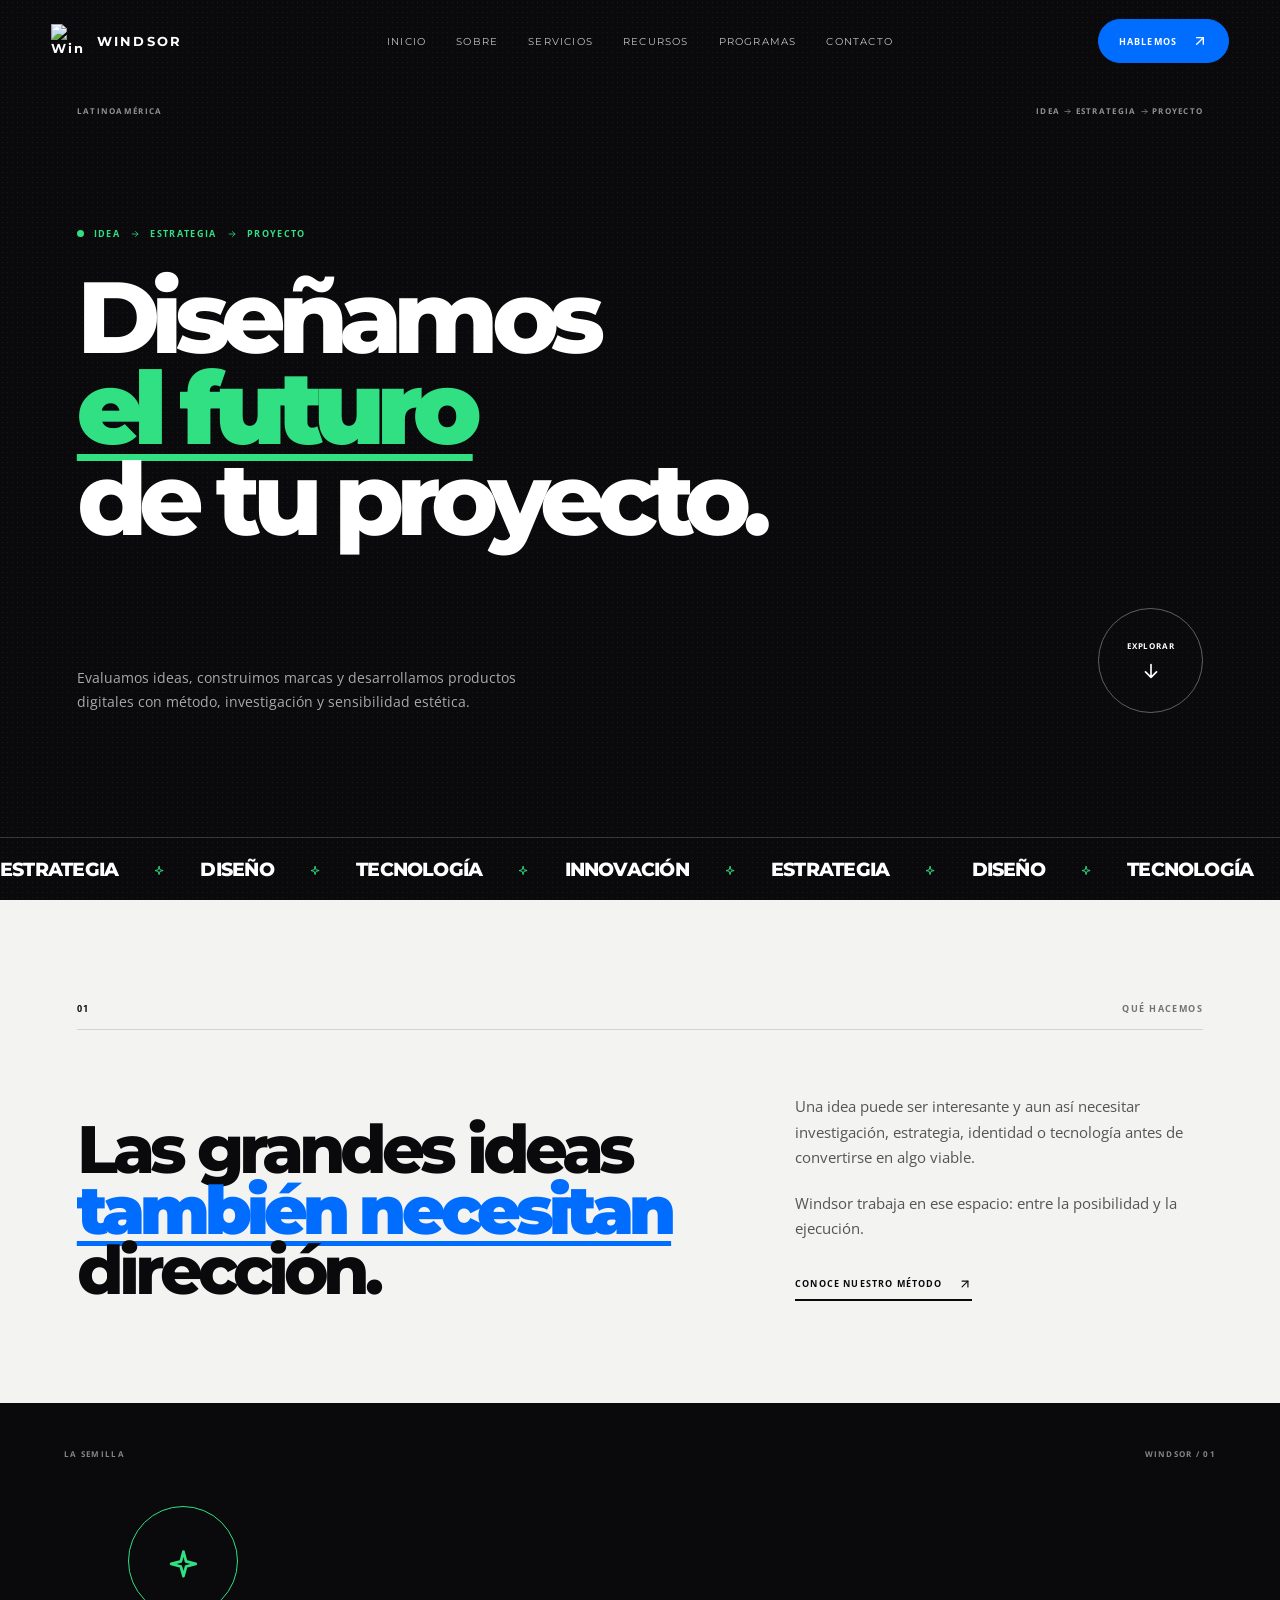
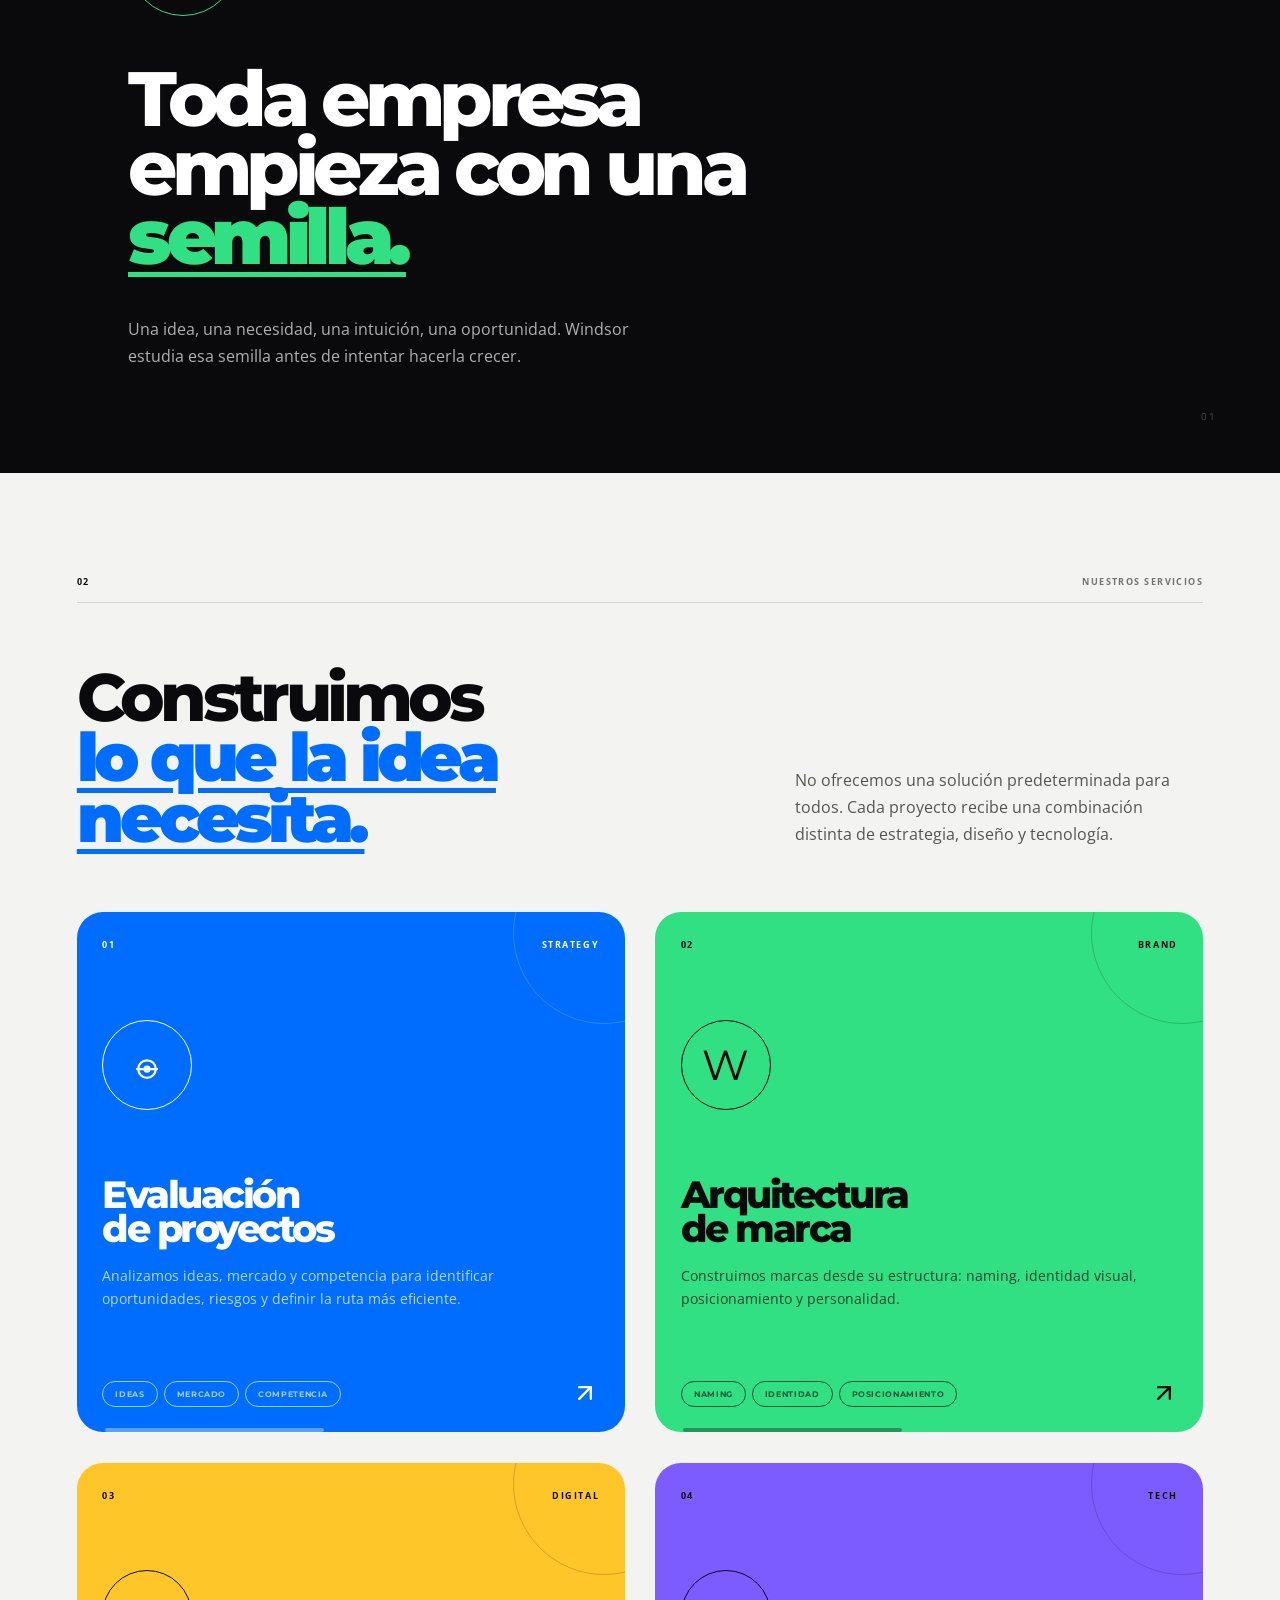
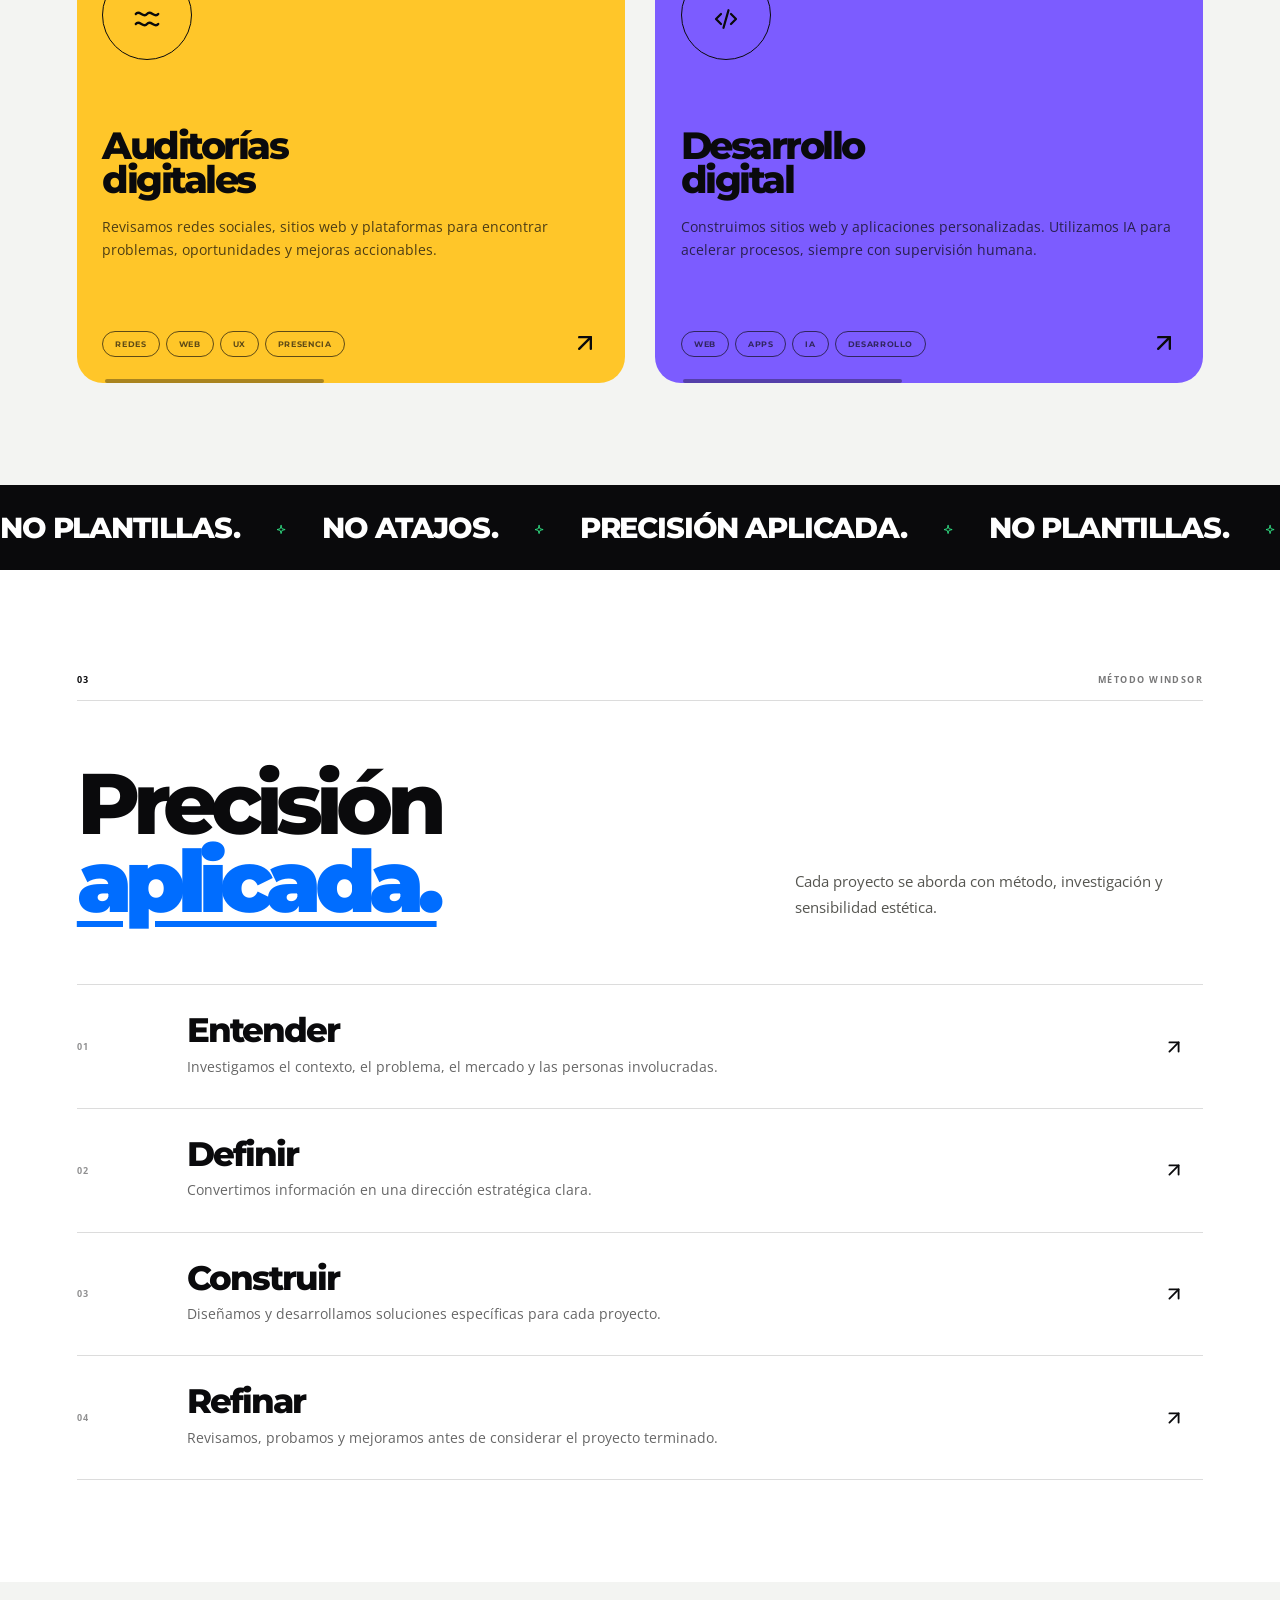
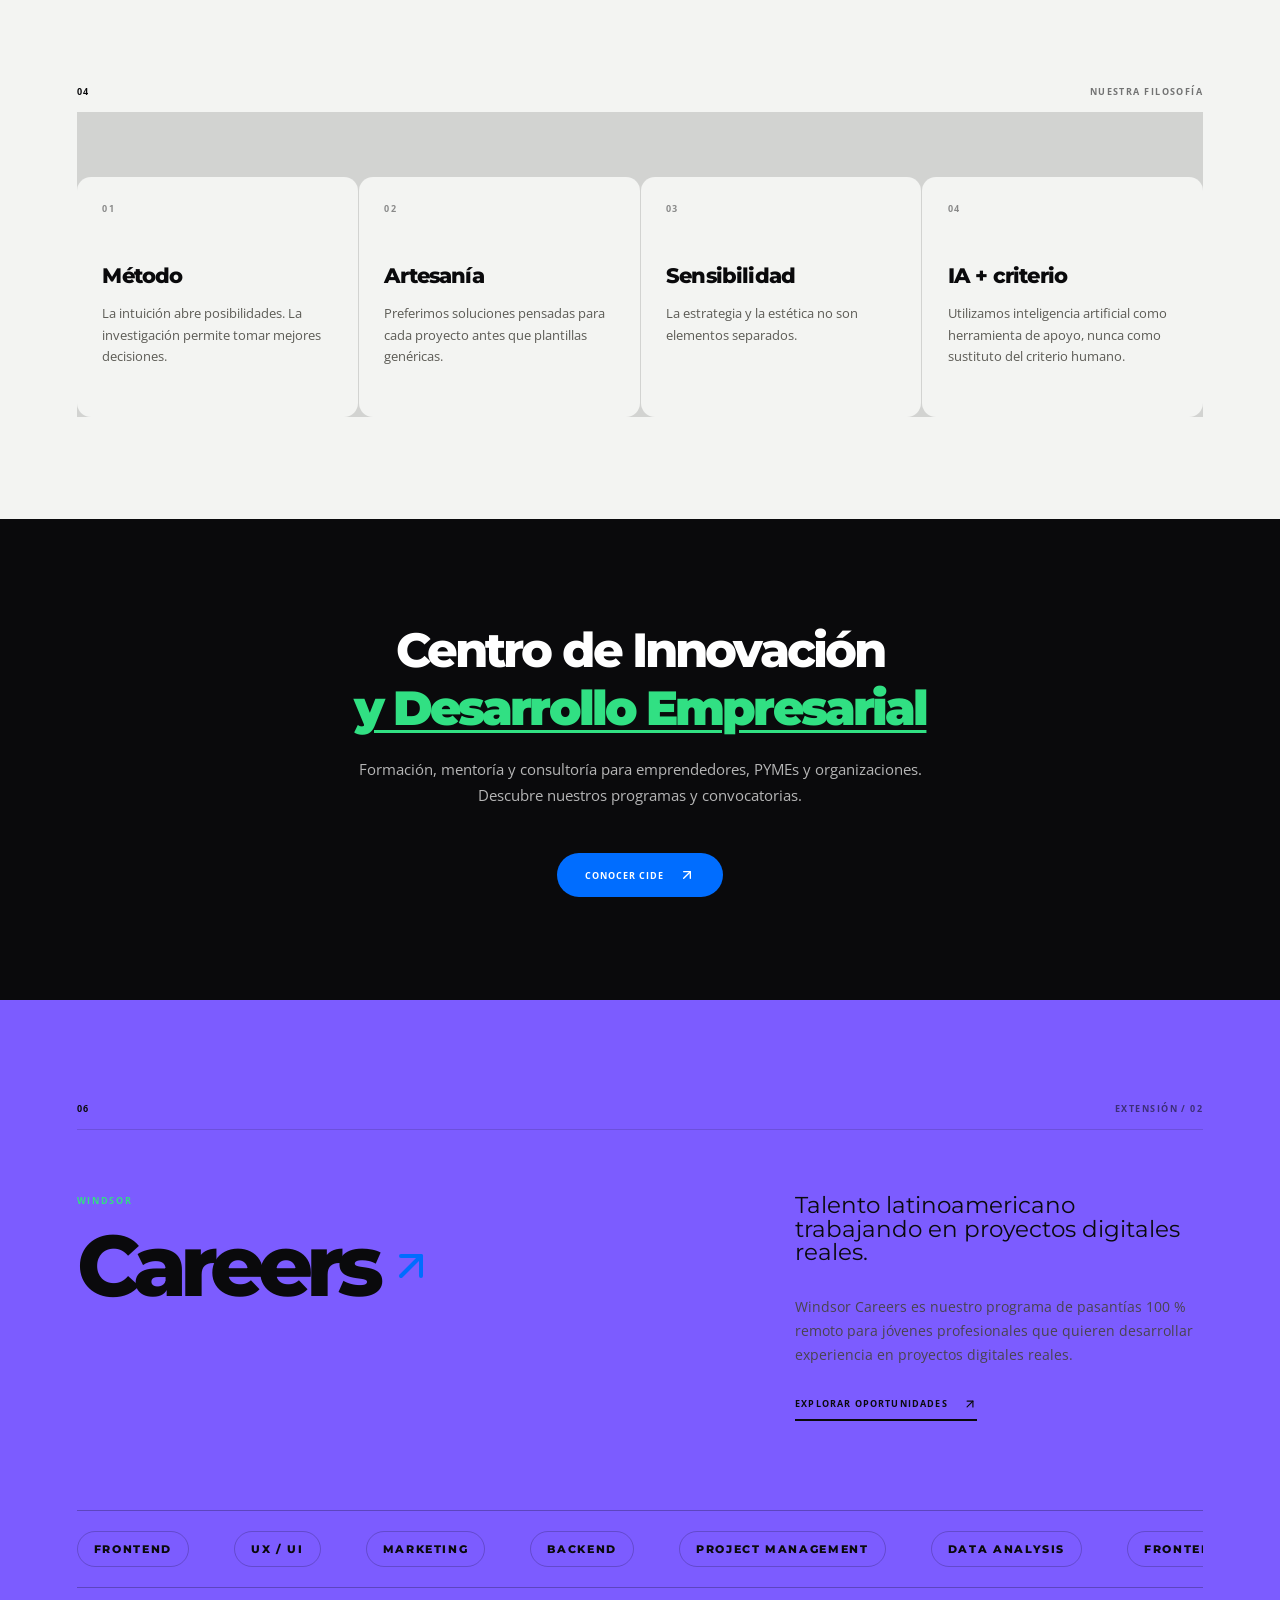
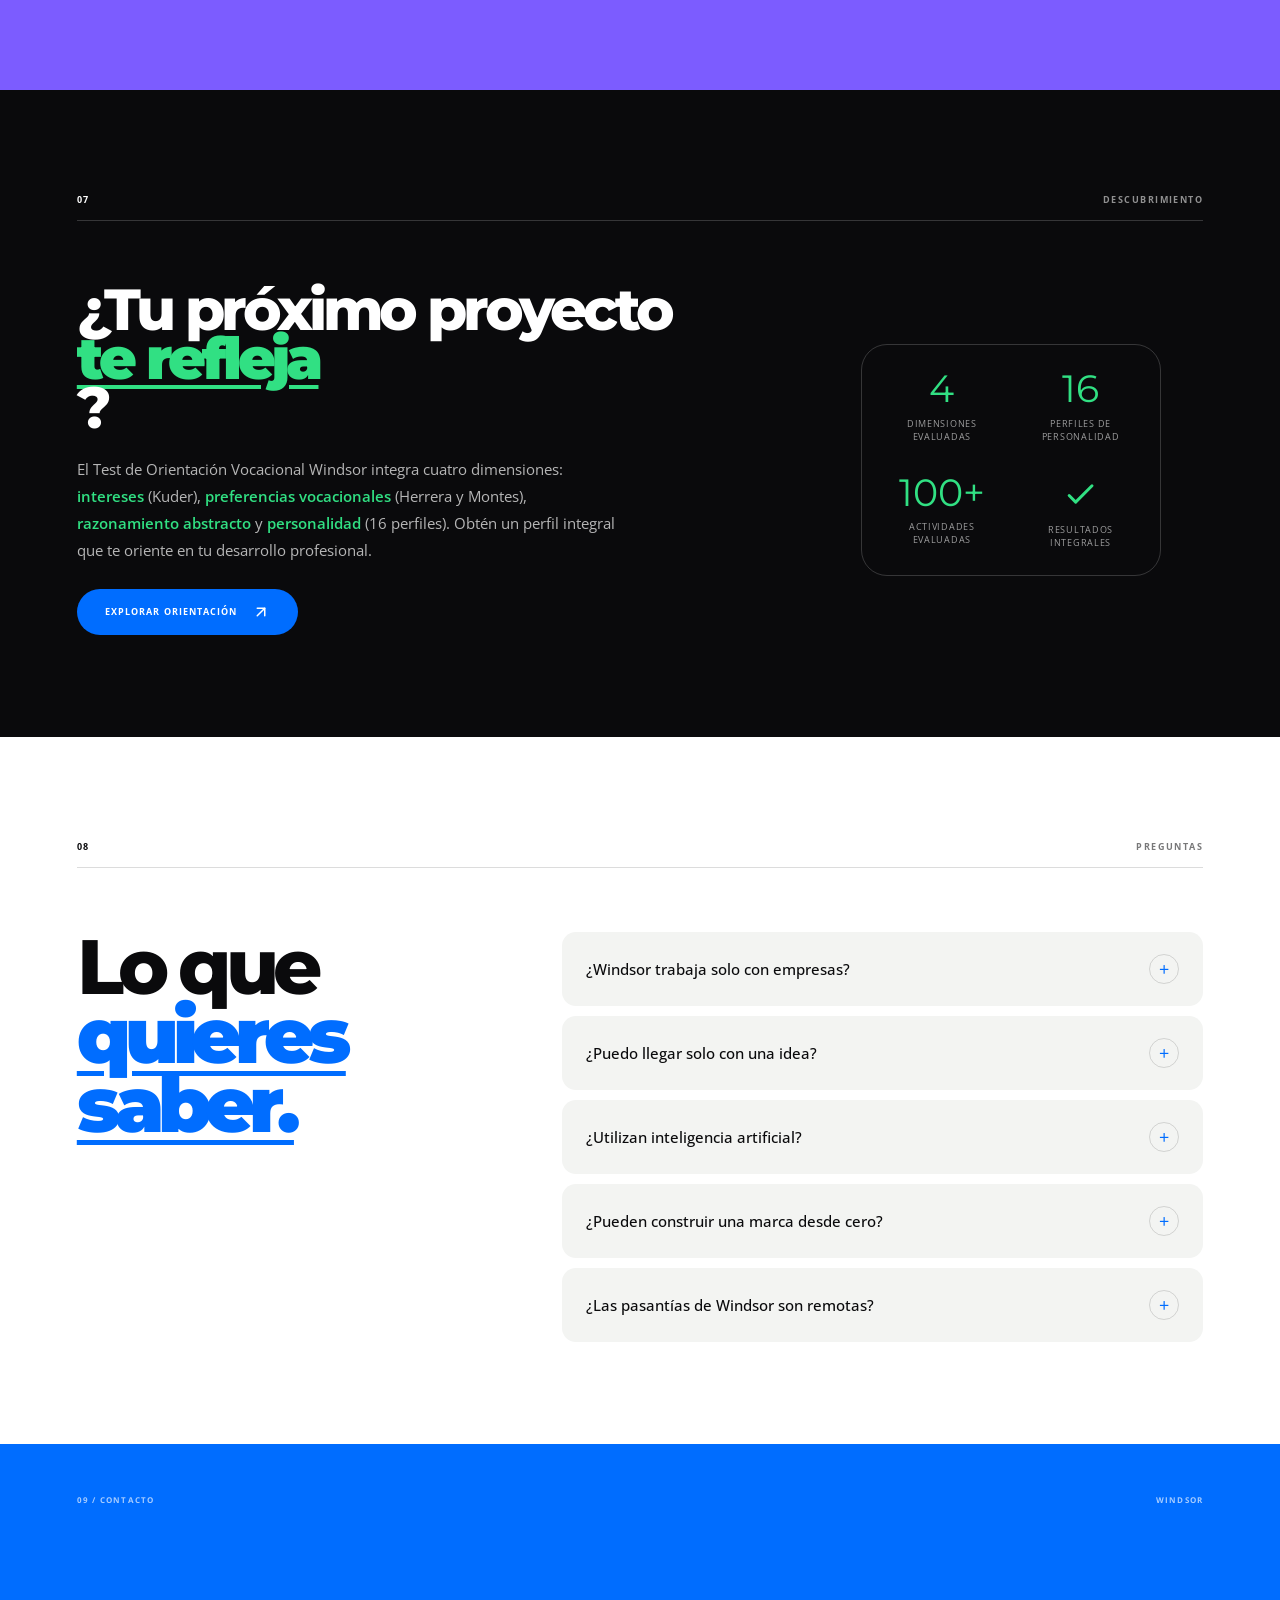
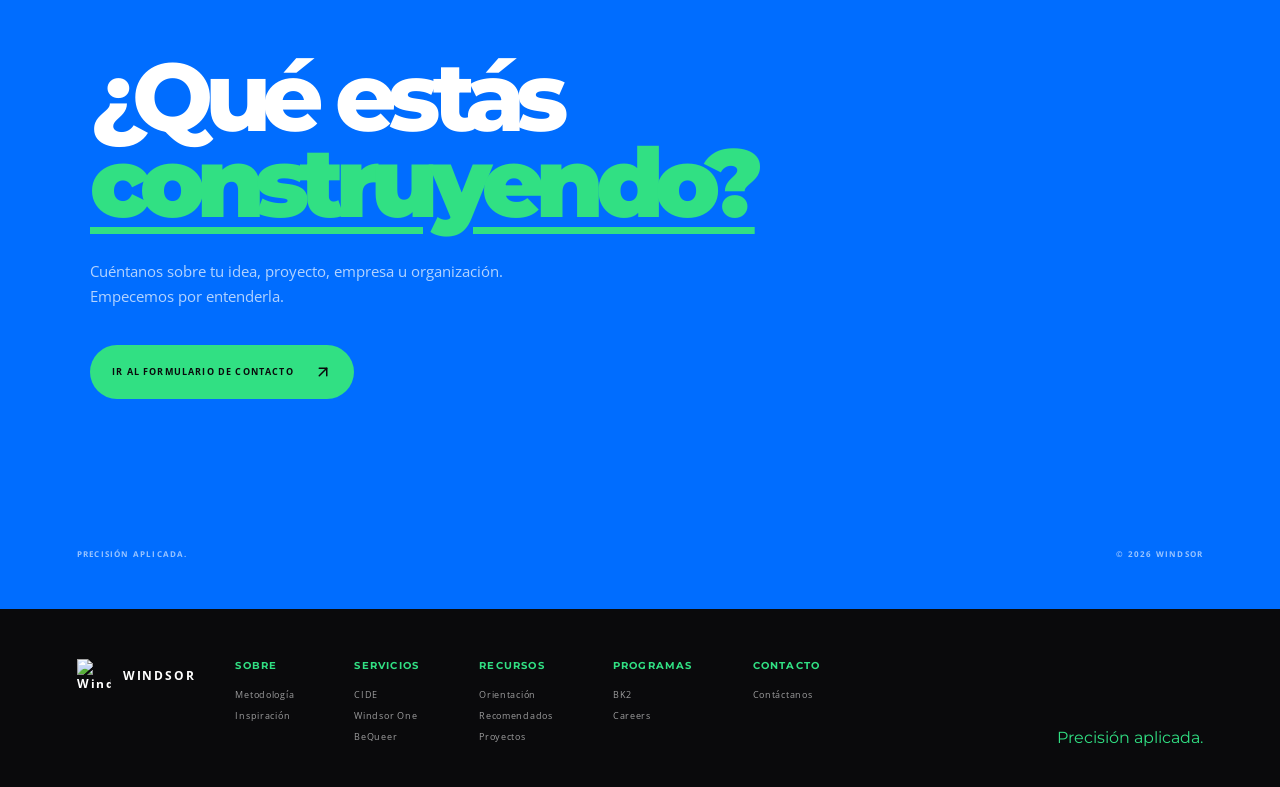
==== commit 9d05a600: "Restaura la plataforma al español" ====
--- a/index.html
+++ b/index.html
@@ -9,7 +9,7 @@
 <link href="assets/favicon.png" rel="icon" type="image/png"/>
 <link href="https://fonts.googleapis.com" rel="preconnect"/>
 <link crossorigin="" href="https://fonts.gstatic.com" rel="preconnect"/>
-<link href="https://fonts.googleapis.com/css2?family=Montserrat:wght@400;500;600;700;800;900&amp;family=Open+Sans:wght@400;500;600;700&amp;family=amp;display=swap" rel="stylesheet"/>
+<link href="https://fonts.googleapis.com/css2?family=Montserrat:wght@400;500;600;700;800;900&amp;family=Open+Sans:wght@400;500;600;700&amp;display=swap" rel="stylesheet"/>
 <link href="styles.css" rel="stylesheet"/>
 </head>
 <body>
@@ -58,10 +58,6 @@
 <li><a href="contacto.html">Contacto</a></li>
 </ul>
 </nav>
-<div aria-label="Idiomas de Windsor" class="language-pulse">
-<svg aria-hidden="true" class="language-pulse-icon" viewbox="0 0 24 24"><circle cx="12" cy="12" r="9"></circle><path d="M3 12h18M12 3c2.2 2.4 3.3 5.4 3.3 9s-1.1 6.6-3.3 9c-2.2-2.4-3.3-5.4-3.3-9S9.8 5.4 12 3Z"></path></svg>
-<span class="active">ES</span><span>EN</span>
-</div>
 <div class="header-actions">
 <a class="header-button" href="contacto.html">
                 Hablemos
@@ -100,15 +96,15 @@
 <section class="hero">
 <div class="hero-noise"></div>
 <div class="hero-topline">
-<span>ESPAÑOL · ENGLISH</span>
+<span>LATINOAMÉRICA</span>
 <span>IDEA <svg aria-hidden="true" class="svg-icon svg-arrow" viewbox="0 0 24 24"><path d="M5 12h14M13 6l6 6-6 6"></path></svg> ESTRATEGIA <svg aria-hidden="true" class="svg-icon svg-arrow" viewbox="0 0 24 24"><path d="M5 12h14M13 6l6 6-6 6"></path></svg> PROYECTO</span>
 </div>
 <div class="hero-content">
 <div class="hero-small"><span class="green-dot"></span>IDEA <svg aria-hidden="true" class="svg-icon svg-arrow" viewbox="0 0 24 24"><path d="M5 12h14M13 6l6 6-6 6"></path></svg> ESTRATEGIA <svg aria-hidden="true" class="svg-icon svg-arrow" viewbox="0 0 24 24"><path d="M5 12h14M13 6l6 6-6 6"></path></svg> PROYECTO</div>
-<h1>Diseñamos <em>el futuro</em> de tu proyecto. <span class="heading-hybrid" lang="en">/ FUTURE</span></h1>
+<h1>Diseñamos <em>el futuro</em> de tu proyecto.</h1>
 <div class="hero-bottom">
-<p>Evaluamos ideas, construimos marcas y desarrollamos productos digitales con método, investigación y sensibilidad estética. <span class="hybrid-inline" lang="en">— with human judgment</span> </p>
-<a class="circle-button" href="#servicios"><span>Explorar / Explore</span><strong><svg aria-hidden="true" class="svg-icon svg-arrow" viewbox="0 0 24 24"><path d="M12 5v14M6 13l6 6 6-6"></path></svg></strong></a>
+<p>Evaluamos ideas, construimos marcas y desarrollamos productos digitales con método, investigación y sensibilidad estética.</p>
+<a class="circle-button" href="#servicios"><span>Explorar</span><strong><svg aria-hidden="true" class="svg-icon svg-arrow" viewbox="0 0 24 24"><path d="M12 5v14M6 13l6 6 6-6"></path></svg></strong></a>
 </div>
 </div>
 <div class="hero-marquee">
@@ -118,38 +114,14 @@
 </div>
 </div>
 </section>
-<div aria-label="Windsor en español e inglés" class="trilingual-band">
-<div class="trilingual-band-inner">
-<span class="tri-label">WINDSOR / 03 LANGUAGES</span>
-<div class="tri-copy"><p class="tri-hybrid">Ideas que se vuelven proyectos. <span class="hybrid-inline" lang="en">— Ideas into meaningful projects.</span> </p></div>
-</div>
-</div>
-<section aria-label="Perspectiva internacional de Windsor" class="international-context">
-<div class="international-context-inner">
-<div class="international-context-copy">
-<span class="context-kicker">WINDSOR / GLOBAL CONTEXT</span>
-<h2>Una mirada, <em>tres lenguajes.</em> <span class="heading-hybrid" lang="en">/ DIRECTION</span></h2><p class="international-context-hybrid">Conectamos estrategia, diseño y tecnología para que las ideas encuentren una forma clara de crecer. <span class="hybrid-inline" lang="en">— Strategy, design and technology for ideas ready to move forward.</span> </p>
-</div>
-<div class="international-context-gallery">
-<figure class="context-image context-image-tall">
-<img alt="Dos profesionales conversan junto a una mesa de trabajo." loading="lazy" src="assets/fotoindex1.jpg"/>
-<figcaption><span>01</span><span>COLLABORATION · COLLABORATION</span></figcaption>
-</figure>
-<figure class="context-image context-image-offset">
-<img alt="Equipo diverso reunido alrededor de una mesa con una pantalla de análisis." loading="lazy" src="assets/fotoindex2.jpg"/>
-<figcaption><span>02</span><span>CLARITY · DIRECTION</span></figcaption>
-</figure>
-</div>
-</div>
-</section>
 <!-- INTRO -->
 <section class="intro section">
 <div class="section-meta"><span>01</span><span>QUÉ HACEMOS</span></div>
 <div class="intro-layout">
-<h2>Las grandes ideas <span>también necesitan</span> dirección. <span class="heading-hybrid" lang="en">/ PROJECTS</span></h2>
+<h2>Las grandes ideas <span>también necesitan</span> dirección.</h2>
 <div class="intro-copy">
-<p>Una idea puede ser interesante y aun así necesitar investigación, estrategia, identidad o tecnología antes de convertirse en algo viable. <span class="hybrid-inline" lang="en">— with respect and inclusion</span> </p>
-<p>Windsor trabaja en ese espacio: entre la posibilidad y la ejecución. <span class="hybrid-inline" lang="en">— with clarity and purpose</span> </p>
+<p>Una idea puede ser interesante y aun así necesitar investigación, estrategia, identidad o tecnología antes de convertirse en algo viable.</p>
+<p>Windsor trabaja en ese espacio: entre la posibilidad y la ejecución.</p>
 <a class="underlined-link" href="#metodo">Conoce nuestro método <span aria-hidden="true" class="arrow-icon"><svg fill="none" height="14" stroke="currentColor" stroke-linecap="round" stroke-linejoin="round" stroke-width="2" viewbox="0 0 24 24" width="14"><line x1="7" x2="17" y1="17" y2="7"></line><polyline points="7 7 17 7 17 17"></polyline></svg></span></a>
 </div>
 </div>
@@ -159,8 +131,8 @@
 <div class="seed-side"><span>LA SEMILLA</span><span>WINDSOR / 01</span></div>
 <div class="seed-main">
 <div class="seed-circle"><span><svg aria-hidden="true" class="svg-icon svg-spark" viewbox="0 0 24 24"><path d="m12 3 1.7 6.3L20 11l-6.3 1.7L12 19l-1.7-6.3L4 11l6.3-1.7L12 3Z"></path></svg></span></div>
-<h2>Toda empresa <br/> empieza con una <em>semilla.</em> <span class="heading-hybrid" lang="en">/ DIRECTION</span></h2>
-<p>Una idea, una necesidad, una intuición, una oportunidad. Windsor estudia esa semilla antes de intentar hacerla crecer. <span class="hybrid-inline" lang="en">— with human judgment</span> </p>
+<h2>Toda empresa <br/> empieza con una <em>semilla.</em></h2>
+<p>Una idea, una necesidad, una intuición, una oportunidad. Windsor estudia esa semilla antes de intentar hacerla crecer.</p>
 </div>
 <div class="seed-number">01</div>
 </section>
@@ -168,32 +140,32 @@
 <section class="services section" id="servicios">
 <div class="section-meta"><span>02</span><span>NUESTROS SERVICIOS</span></div>
 <div class="services-heading">
-<h2>Construimos <span>lo que la idea necesita.</span> <span class="heading-hybrid" lang="en">/ PROJECTS</span></h2>
-<p>No ofrecemos una solución predeterminada para todos. Cada proyecto recibe una combinación distinta de estrategia, diseño y tecnología. <span class="hybrid-inline" lang="en">— with human judgment</span> </p>
+<h2>Construimos <span>lo que la idea necesita.</span></h2>
+<p>No ofrecemos una solución predeterminada para todos. Cada proyecto recibe una combinación distinta de estrategia, diseño y tecnología.</p>
 </div>
 <div class="service-cards">
 <article class="service-card service-blue">
 <div class="card-top"><span>01</span><span>STRATEGY</span></div>
 <div class="card-icon"><span><svg aria-hidden="true" class="svg-icon svg-orbit" viewbox="0 0 24 24"><circle cx="12" cy="12" r="7"></circle><circle cx="12" cy="12" r="2"></circle><path d="M4 12h16"></path></svg></span></div>
-<div class="card-content"><h3>Evaluación <br/> de proyectos <span class="heading-hybrid" lang="en">/ PROJECTS</span></h3><p>Analizamos ideas, mercado y competencia para identificar oportunidades, riesgos y definir la ruta más eficiente. <span class="hybrid-inline" lang="en">— with human judgment</span> </p></div>
+<div class="card-content"><h3>Evaluación <br/> de proyectos</h3><p>Analizamos ideas, mercado y competencia para identificar oportunidades, riesgos y definir la ruta más eficiente.</p></div>
 <div class="card-bottom"><div class="card-tags"><span>Ideas</span><span>Mercado</span><span>Competencia</span></div><span aria-hidden="true" class="card-arrow"><svg fill="none" height="28" stroke="currentColor" stroke-linecap="round" stroke-linejoin="round" stroke-width="2" viewbox="0 0 24 24" width="28"><line x1="7" x2="17" y1="17" y2="7"></line><polyline points="7 7 17 7 17 17"></polyline></svg></span></div>
 </article>
 <article class="service-card service-green">
 <div class="card-top"><span>02</span><span>BRAND</span></div>
 <div class="card-icon"><span>W</span></div>
-<div class="card-content"><h3>Arquitectura <br/> de marca <span class="heading-hybrid" lang="en">/ IDENTITY</span></h3><p>Construimos marcas desde su estructura: naming, identidad visual, posicionamiento y personalidad. <span class="hybrid-inline" lang="en">— for reflection, not diagnosis</span> </p></div>
+<div class="card-content"><h3>Arquitectura <br/> de marca</h3><p>Construimos marcas desde su estructura: naming, identidad visual, posicionamiento y personalidad.</p></div>
 <div class="card-bottom"><div class="card-tags"><span>Naming</span><span>Identidad</span><span>Posicionamiento</span></div><span aria-hidden="true" class="card-arrow"><svg fill="none" height="28" stroke="currentColor" stroke-linecap="round" stroke-linejoin="round" stroke-width="2" viewbox="0 0 24 24" width="28"><line x1="7" x2="17" y1="17" y2="7"></line><polyline points="7 7 17 7 17 17"></polyline></svg></span></div>
 </article>
 <article class="service-card service-yellow">
 <div class="card-top"><span>03</span><span>DIGITAL</span></div>
 <div class="card-icon"><span><svg aria-hidden="true" class="svg-icon svg-wave" viewbox="0 0 24 24"><path d="M3 8c3-4 6 4 9 0s6 4 9 0M3 16c3-4 6 4 9 0s6 4 9 0"></path></svg></span></div>
-<div class="card-content"><h3>Auditorías <br/> digitales <span class="heading-hybrid" lang="en">/ DIRECTION</span></h3><p>Revisamos redes sociales, sitios web y plataformas para encontrar problemas, oportunidades y mejoras accionables. <span class="hybrid-inline" lang="en">— curated for useful growth</span> </p></div>
+<div class="card-content"><h3>Auditorías <br/> digitales</h3><p>Revisamos redes sociales, sitios web y plataformas para encontrar problemas, oportunidades y mejoras accionables.</p></div>
 <div class="card-bottom"><div class="card-tags"><span>Redes</span><span>Web</span><span>UX</span><span>Presencia</span></div><span aria-hidden="true" class="card-arrow"><svg fill="none" height="28" stroke="currentColor" stroke-linecap="round" stroke-linejoin="round" stroke-width="2" viewbox="0 0 24 24" width="28"><line x1="7" x2="17" y1="17" y2="7"></line><polyline points="7 7 17 7 17 17"></polyline></svg></span></div>
 </article>
 <article class="service-card service-purple">
 <div class="card-top"><span>04</span><span>TECH</span></div>
 <div class="card-icon"><span><svg aria-hidden="true" class="svg-icon svg-code" viewbox="0 0 24 24"><path d="m8 8-4 4 4 4M16 8l4 4-4 4M14 5l-4 14"></path></svg></span></div>
-<div class="card-content"><h3>Desarrollo <br/> digital <span class="heading-hybrid" lang="en">/ DIRECTION</span></h3><p>Construimos sitios web y aplicaciones personalizadas. Utilizamos IA para acelerar procesos, siempre con supervisión humana. <span class="hybrid-inline" lang="en">— with human judgment</span> </p></div>
+<div class="card-content"><h3>Desarrollo <br/> digital</h3><p>Construimos sitios web y aplicaciones personalizadas. Utilizamos IA para acelerar procesos, siempre con supervisión humana.</p></div>
 <div class="card-bottom"><div class="card-tags"><span>Web</span><span>Apps</span><span>IA</span><span>Desarrollo</span></div><span aria-hidden="true" class="card-arrow"><svg fill="none" height="28" stroke="currentColor" stroke-linecap="round" stroke-linejoin="round" stroke-width="2" viewbox="0 0 24 24" width="28"><line x1="7" x2="17" y1="17" y2="7"></line><polyline points="7 7 17 7 17 17"></polyline></svg></span></div>
 </article>
 </div>
@@ -209,31 +181,31 @@
 <section class="method section" id="metodo">
 <div class="section-meta"><span>03</span><span>MÉTODO WINDSOR</span></div>
 <div class="method-heading">
-<h2>Precisión <em>aplicada.</em> <span class="heading-hybrid" lang="en">/ DIRECTION</span></h2>
-<p>Cada proyecto se aborda con método, investigación y sensibilidad estética. <span class="hybrid-inline" lang="en">— understand before building</span> </p>
+<h2>Precisión <em>aplicada.</em></h2>
+<p>Cada proyecto se aborda con método, investigación y sensibilidad estética.</p>
 </div>
 <div class="method-list">
-<div class="method-row"><span>01</span><div><h3>Entender <span class="heading-hybrid" lang="en">/ DIRECTION</span></h3><p>Investigamos el contexto, el problema, el mercado y las personas involucradas. <span class="hybrid-inline" lang="en">— with clarity and purpose</span> </p></div><b aria-hidden="true" class="arrow-icon"><svg fill="none" height="22" stroke="currentColor" stroke-linecap="round" stroke-linejoin="round" stroke-width="2" viewbox="0 0 24 24" width="22"><line x1="7" x2="17" y1="17" y2="7"></line><polyline points="7 7 17 7 17 17"></polyline></svg></b></div>
-<div class="method-row"><span>02</span><div><h3>Definir <span class="heading-hybrid" lang="en">/ DIRECTION</span></h3><p>Convertimos información en una dirección estratégica clara. <span class="hybrid-inline" lang="en">— for continuous learning</span> </p></div><b aria-hidden="true" class="arrow-icon"><svg fill="none" height="22" stroke="currentColor" stroke-linecap="round" stroke-linejoin="round" stroke-width="2" viewbox="0 0 24 24" width="22"><line x1="7" x2="17" y1="17" y2="7"></line><polyline points="7 7 17 7 17 17"></polyline></svg></b></div>
-<div class="method-row"><span>03</span><div><h3>Construir <span class="heading-hybrid" lang="en">/ DIRECTION</span></h3><p>Diseñamos y desarrollamos soluciones específicas para cada proyecto. <span class="hybrid-inline" lang="en">— from idea to meaningful action</span> </p></div><b aria-hidden="true" class="arrow-icon"><svg fill="none" height="22" stroke="currentColor" stroke-linecap="round" stroke-linejoin="round" stroke-width="2" viewbox="0 0 24 24" width="22"><line x1="7" x2="17" y1="17" y2="7"></line><polyline points="7 7 17 7 17 17"></polyline></svg></b></div>
-<div class="method-row"><span>04</span><div><h3>Refinar <span class="heading-hybrid" lang="en">/ DIRECTION</span></h3><p>Revisamos, probamos y mejoramos antes de considerar el proyecto terminado. <span class="hybrid-inline" lang="en">— from idea to meaningful action</span> </p></div><b aria-hidden="true" class="arrow-icon"><svg fill="none" height="22" stroke="currentColor" stroke-linecap="round" stroke-linejoin="round" stroke-width="2" viewbox="0 0 24 24" width="22"><line x1="7" x2="17" y1="17" y2="7"></line><polyline points="7 7 17 7 17 17"></polyline></svg></b></div>
+<div class="method-row"><span>01</span><div><h3>Entender</h3><p>Investigamos el contexto, el problema, el mercado y las personas involucradas.</p></div><b aria-hidden="true" class="arrow-icon"><svg fill="none" height="22" stroke="currentColor" stroke-linecap="round" stroke-linejoin="round" stroke-width="2" viewbox="0 0 24 24" width="22"><line x1="7" x2="17" y1="17" y2="7"></line><polyline points="7 7 17 7 17 17"></polyline></svg></b></div>
+<div class="method-row"><span>02</span><div><h3>Definir</h3><p>Convertimos información en una dirección estratégica clara.</p></div><b aria-hidden="true" class="arrow-icon"><svg fill="none" height="22" stroke="currentColor" stroke-linecap="round" stroke-linejoin="round" stroke-width="2" viewbox="0 0 24 24" width="22"><line x1="7" x2="17" y1="17" y2="7"></line><polyline points="7 7 17 7 17 17"></polyline></svg></b></div>
+<div class="method-row"><span>03</span><div><h3>Construir</h3><p>Diseñamos y desarrollamos soluciones específicas para cada proyecto.</p></div><b aria-hidden="true" class="arrow-icon"><svg fill="none" height="22" stroke="currentColor" stroke-linecap="round" stroke-linejoin="round" stroke-width="2" viewbox="0 0 24 24" width="22"><line x1="7" x2="17" y1="17" y2="7"></line><polyline points="7 7 17 7 17 17"></polyline></svg></b></div>
+<div class="method-row"><span>04</span><div><h3>Refinar</h3><p>Revisamos, probamos y mejoramos antes de considerar el proyecto terminado.</p></div><b aria-hidden="true" class="arrow-icon"><svg fill="none" height="22" stroke="currentColor" stroke-linecap="round" stroke-linejoin="round" stroke-width="2" viewbox="0 0 24 24" width="22"><line x1="7" x2="17" y1="17" y2="7"></line><polyline points="7 7 17 7 17 17"></polyline></svg></b></div>
 </div>
 </section>
 <!-- PRINCIPIOS -->
 <section class="principles section">
 <div class="section-meta"><span>04</span><span>NUESTRA FILOSOFÍA</span></div>
 <div class="principles-grid">
-<div><span>01</span><h3>Método <span class="heading-hybrid" lang="en">/ METHOD</span></h3><p>La intuición abre posibilidades. La investigación permite tomar mejores decisiones. <span class="hybrid-inline" lang="en">— with clarity and purpose</span> </p></div>
-<div><span>02</span><h3>Artesanía <span class="heading-hybrid" lang="en">/ DIRECTION</span></h3><p>Preferimos soluciones pensadas para cada proyecto antes que plantillas genéricas. <span class="hybrid-inline" lang="en">— from idea to meaningful action</span> </p></div>
-<div><span>03</span><h3>Sensibilidad <span class="heading-hybrid" lang="en">/ PHILOSOPHY</span></h3><p>La estrategia y la estética no son elementos separados. <span class="hybrid-inline" lang="en">— with human judgment</span> </p></div>
-<div><span>04</span><h3>IA + criterio <span class="heading-hybrid" lang="en">/ DIRECTION</span></h3><p>Utilizamos inteligencia artificial como herramienta de apoyo, nunca como sustituto del criterio humano. <span class="hybrid-inline" lang="en">— curated for useful growth</span> </p></div>
+<div><span>01</span><h3>Método</h3><p>La intuición abre posibilidades. La investigación permite tomar mejores decisiones.</p></div>
+<div><span>02</span><h3>Artesanía</h3><p>Preferimos soluciones pensadas para cada proyecto antes que plantillas genéricas.</p></div>
+<div><span>03</span><h3>Sensibilidad</h3><p>La estrategia y la estética no son elementos separados.</p></div>
+<div><span>04</span><h3>IA + criterio</h3><p>Utilizamos inteligencia artificial como herramienta de apoyo, nunca como sustituto del criterio humano.</p></div>
 </div>
 </section>
 <!-- CIDE LINK -->
 <section class="cide-link section">
 <div class="container">
-<h2>Centro de Innovación <span>y Desarrollo Empresarial</span> <span class="heading-hybrid" lang="en">/ DIRECTION</span></h2>
-<p>Formación, mentoría y consultoría para emprendedores, PYMEs y organizaciones. Descubre nuestros programas y convocatorias. <span class="hybrid-inline" lang="en">— for continuous learning</span> </p>
+<h2>Centro de Innovación <span>y Desarrollo Empresarial</span></h2>
+<p>Formación, mentoría y consultoría para emprendedores, PYMEs y organizaciones. Descubre nuestros programas y convocatorias.</p>
 <a class="hook-button" href="cide.html">Conocer CIDE <span aria-hidden="true" class="arrow-icon"><svg fill="none" height="16" stroke="currentColor" stroke-linecap="round" stroke-linejoin="round" stroke-width="2" viewbox="0 0 24 24" width="16"><line x1="7" x2="17" y1="17" y2="7"></line><polyline points="7 7 17 7 17 17"></polyline></svg></span></a>
 </div>
 </section>
@@ -243,11 +215,11 @@
 <div class="careers-layout">
 <div>
 <span class="extension-label">WINDSOR</span>
-<h2>Careers <em aria-hidden="true" class="arrow-icon"><svg fill="none" height="48" stroke="currentColor" stroke-linecap="round" stroke-linejoin="round" stroke-width="2" viewbox="0 0 24 24" width="48"><line x1="7" x2="17" y1="17" y2="7"></line><polyline points="7 7 17 7 17 17"></polyline></svg></em> <span class="heading-hybrid" lang="en">/ FUTURE</span></h2>
+<h2>Careers <em aria-hidden="true" class="arrow-icon"><svg fill="none" height="48" stroke="currentColor" stroke-linecap="round" stroke-linejoin="round" stroke-width="2" viewbox="0 0 24 24" width="48"><line x1="7" x2="17" y1="17" y2="7"></line><polyline points="7 7 17 7 17 17"></polyline></svg></em></h2>
 </div>
 <div class="careers-copy">
-<p class="large-copy">Talento latinoamericano trabajando en proyectos digitales reales. <span class="hybrid-inline" lang="en">— with human judgment</span> </p>
-<p>Windsor Careers es nuestro programa de pasantías 100 % remoto para jóvenes profesionales que quieren desarrollar experiencia en proyectos digitales reales. <span class="hybrid-inline" lang="en">— with human judgment</span> </p>
+<p class="large-copy">Talento latinoamericano trabajando en proyectos digitales reales.</p>
+<p>Windsor Careers es nuestro programa de pasantías 100 % remoto para jóvenes profesionales que quieren desarrollar experiencia en proyectos digitales reales.</p>
 <a class="dark-link" href="careers.html">Explorar oportunidades <span aria-hidden="true" class="arrow-icon"><svg fill="none" height="14" stroke="currentColor" stroke-linecap="round" stroke-linejoin="round" stroke-width="2" viewbox="0 0 24 24" width="14"><line x1="7" x2="17" y1="17" y2="7"></line><polyline points="7 7 17 7 17 17"></polyline></svg></span></a>
 </div>
 </div>
@@ -263,8 +235,8 @@
 <div class="section-meta"><span>07</span><span>DESCUBRIMIENTO</span></div>
 <div class="hook-grid">
 <div class="hook-content" data-reveal="">
-<h2>¿Tu próximo proyecto <em>te refleja</em>? <span class="heading-hybrid" lang="en">/ PROJECTS</span></h2>
-<p>El Test de Orientación Vocacional Windsor integra cuatro dimensiones: <strong>intereses</strong> (Kuder), <strong>preferencias vocacionales</strong> (Herrera y Montes), <strong>razonamiento abstracto</strong> y <strong>personalidad</strong> (16 perfiles). Obtén un perfil integral que te oriente en tu desarrollo profesional. <span class="hybrid-inline" lang="en">— for reflection, not diagnosis</span> </p>
+<h2>¿Tu próximo proyecto <em>te refleja</em>?</h2>
+<p>El Test de Orientación Vocacional Windsor integra cuatro dimensiones: <strong>intereses</strong> (Kuder), <strong>preferencias vocacionales</strong> (Herrera y Montes), <strong>razonamiento abstracto</strong> y <strong>personalidad</strong> (16 perfiles). Obtén un perfil integral que te oriente en tu desarrollo profesional.</p>
 <a class="hook-button" href="orientacion-vocacional.html">Explorar orientación <span aria-hidden="true" class="arrow-icon"><svg fill="none" height="18" stroke="currentColor" stroke-linecap="round" stroke-linejoin="round" stroke-width="2" viewbox="0 0 24 24" width="18"><line x1="7" x2="17" y1="17" y2="7"></line><polyline points="7 7 17 7 17 17"></polyline></svg></span></a>
 </div>
 <div class="hook-visual" data-reveal="">
@@ -281,13 +253,13 @@
 <section class="faq section">
 <div class="section-meta"><span>08</span><span>PREGUNTAS</span></div>
 <div class="faq-layout">
-<h2>Lo que <em>quieres saber.</em> <span class="heading-hybrid" lang="en">/ DIRECTION</span></h2>
+<h2>Lo que <em>quieres saber.</em></h2>
 <div class="faq-list">
-<article class="faq-item"><button class="faq-question"><span>¿Windsor trabaja solo con empresas?</span><b>+</b></button><div class="faq-answer"><p>No. Trabajamos con emprendedores, proyectos en etapa temprana, PYMEs y organizaciones que necesitan desarrollar o replantear una idea, marca o producto digital. <span class="hybrid-inline" lang="en">— with human judgment</span> </p></div></article>
-<article class="faq-item"><button class="faq-question"><span>¿Puedo llegar solo con una idea?</span><b>+</b></button><div class="faq-answer"><p>Sí. La evaluación de proyectos existe precisamente para estudiar una idea antes de invertir recursos importantes en su construcción. <span class="hybrid-inline" lang="en">— for continuous learning</span> </p></div></article>
-<article class="faq-item"><button class="faq-question"><span>¿Utilizan inteligencia artificial?</span><b>+</b></button><div class="faq-answer"><p>Sí. La utilizamos como herramienta de apoyo para acelerar procesos, explorar alternativas y aumentar nuestra capacidad. Las decisiones estratégicas y creativas permanecen bajo supervisión humana. <span class="hybrid-inline" lang="en">— curated for useful growth</span> </p></div></article>
-<article class="faq-item"><button class="faq-question"><span>¿Pueden construir una marca desde cero?</span><b>+</b></button><div class="faq-answer"><p>Sí. Podemos trabajar desde el naming y la arquitectura de marca hasta la identidad, posicionamiento y desarrollo de sus activos digitales. <span class="hybrid-inline" lang="en">— with respect and inclusion</span> </p></div></article>
-<article class="faq-item"><button class="faq-question"><span>¿Las pasantías de Windsor son remotas?</span><b>+</b></button><div class="faq-answer"><p>Windsor Careers es un programa de pasantías 100 % remoto dirigido a talento de Latinoamérica. <span class="hybrid-inline" lang="en">— with clarity and purpose</span> </p></div></article>
+<article class="faq-item"><button class="faq-question"><span>¿Windsor trabaja solo con empresas?</span><b>+</b></button><div class="faq-answer"><p>No. Trabajamos con emprendedores, proyectos en etapa temprana, PYMEs y organizaciones que necesitan desarrollar o replantear una idea, marca o producto digital.</p></div></article>
+<article class="faq-item"><button class="faq-question"><span>¿Puedo llegar solo con una idea?</span><b>+</b></button><div class="faq-answer"><p>Sí. La evaluación de proyectos existe precisamente para estudiar una idea antes de invertir recursos importantes en su construcción.</p></div></article>
+<article class="faq-item"><button class="faq-question"><span>¿Utilizan inteligencia artificial?</span><b>+</b></button><div class="faq-answer"><p>Sí. La utilizamos como herramienta de apoyo para acelerar procesos, explorar alternativas y aumentar nuestra capacidad. Las decisiones estratégicas y creativas permanecen bajo supervisión humana.</p></div></article>
+<article class="faq-item"><button class="faq-question"><span>¿Pueden construir una marca desde cero?</span><b>+</b></button><div class="faq-answer"><p>Sí. Podemos trabajar desde el naming y la arquitectura de marca hasta la identidad, posicionamiento y desarrollo de sus activos digitales.</p></div></article>
+<article class="faq-item"><button class="faq-question"><span>¿Las pasantías de Windsor son remotas?</span><b>+</b></button><div class="faq-answer"><p>Windsor Careers es un programa de pasantías 100 % remoto dirigido a talento de Latinoamérica.</p></div></article>
 </div>
 </div>
 </section>
@@ -295,8 +267,8 @@
 <section class="contact" id="contacto">
 <div class="contact-top"><span>09 / CONTACTO</span><span>WINDSOR</span></div>
 <div class="contact-main">
-<h2>¿Qué estás <em>construyendo?</em> <span class="heading-hybrid" lang="en">/ QUESTIONS</span></h2>
-<p>Cuéntanos sobre tu idea, proyecto, empresa u organización. Empecemos por entenderla. <span class="hybrid-inline" lang="en">— tell us what you are building</span> </p>
+<h2>¿Qué estás <em>construyendo?</em></h2>
+<p>Cuéntanos sobre tu idea, proyecto, empresa u organización. Empecemos por entenderla.</p>
 <a class="contact-button" href="contacto.html">Ir al formulario de contacto <span aria-hidden="true" class="arrow-icon"><svg fill="none" height="18" stroke="currentColor" stroke-linecap="round" stroke-linejoin="round" stroke-width="2" viewbox="0 0 24 24" width="18"><line x1="7" x2="17" y1="17" y2="7"></line><polyline points="7 7 17 7 17 17"></polyline></svg></span></a>
 </div>
 <div class="contact-bottom"><span>PRECISIÓN APLICADA.</span><span>© 2026 WINDSOR</span></div>
@@ -308,37 +280,33 @@
 </div>
 <div class="footer-groups">
 <div class="footer-group">
-<h4>Sobre <span class="heading-hybrid" lang="en">/ DIRECTION</span></h4>
+<h4>Sobre</h4>
 <a href="metodologia.html">Metodología</a>
 <a href="inspiracion.html">Inspiración</a>
 </div>
 <div class="footer-group">
-<h4>Servicios <span class="heading-hybrid" lang="en">/ SERVICES</span></h4>
+<h4>Servicios</h4>
 <a href="cide.html">CIDE</a>
 <a href="windsor-one.html">Windsor One</a>
 <a href="BeQueer.html">BeQueer</a>
 </div>
 <div class="footer-group">
-<h4>Recursos <span class="heading-hybrid" lang="en">/ RESOURCES</span></h4>
+<h4>Recursos</h4>
 <a href="orientacion-vocacional.html">Orientación</a>
 <a href="recomendados.html">Recomendados</a>
 <a href="proyectos.html">Proyectos</a>
 </div>
 <div class="footer-group">
-<h4>Programas <span class="heading-hybrid" lang="en">/ SERVICES</span></h4>
+<h4>Programas</h4>
 <a href="becas.html">BK2</a>
 <a href="careers.html">Careers</a>
 </div>
 <div class="footer-group">
-<h4>Contacto <span class="heading-hybrid" lang="en">/ CONTACT</span></h4>
-<a href="contacto.html">Contáctanos / Contact</a>
-</div>
-</div>
-<div class="footer-tagline">
-<span>Precisión aplicada.</span>
-<span lang="en">Applied precision.</span>
-
-</div>
+<h4>Contacto</h4>
+<a href="contacto.html">Contáctanos</a>
+</div>
+</div>
+<div class="footer-tagline">Precisión aplicada.</div>
 </footer>
 <script src="script.js"></script>
 </body>
--- a/styles.css
+++ b/styles.css
@@ -2333,507 +2333,3 @@
     .careers-photo-caption { flex-direction: column; align-items: flex-start; gap: .5rem; font-size: 7px; }
     .careers-photo-caption span:last-child { text-align: left; }
 }
-
-
-/* =========================================================
-   SISTEMA TRILINGÜE INTEGRADO
-   Español como base; English y ENGLISH como capas editoriales.
-========================================================= */
-.language-pulse {
-    display: inline-flex;
-    align-items: center;
-    gap: 8px;
-    margin-left: clamp(1rem, 2vw, 2rem);
-    color: var(--white);
-    font-family: var(--sans);
-    font-size: 8px;
-    font-weight: 700;
-    letter-spacing: .12em;
-    white-space: nowrap;
-}
-.language-pulse span { opacity: .45; }
-.language-pulse span.active { color: var(--green); opacity: 1; }
-.language-pulse-icon {
-    width: 15px;
-    height: 15px;
-    fill: none;
-    stroke: currentColor;
-    stroke-width: 1.4;
-    stroke-linecap: round;
-    stroke-linejoin: round;
-    opacity: .7;
-}
-.trilingual-band {
-    background: var(--green);
-    color: var(--black);
-    padding: clamp(1.25rem, 2.5vw, 2rem) 6vw;
-}
-.trilingual-band-inner {
-    max-width: var(--max-width);
-    margin: 0 auto;
-    display: grid;
-    grid-template-columns: minmax(150px, .45fr) minmax(0, 1.55fr);
-    align-items: center;
-    gap: clamp(1.5rem, 5vw, 5rem);
-}
-.tri-label,
-.context-kicker {
-    font-family: var(--sans);
-    font-size: 8px;
-    font-weight: 800;
-    letter-spacing: .16em;
-}
-.tri-copy {
-    display: flex;
-    align-items: baseline;
-    flex-wrap: wrap;
-    gap: .35rem 1.5rem;
-}
-.tri-copy p {
-    margin: 0;
-    font-family: var(--sans);
-    font-size: clamp(.8rem, 1.3vw, 1.25rem);
-    font-weight: 800;
-    letter-spacing: -.035em;
-}
-.tri-copy p:not(:first-child) { font-size: clamp(.7rem, 1vw, .95rem); font-weight: 600; opacity: .68; }
-
-/* Contexto internacional en la portada */
-.international-context {
-    background: var(--cream);
-    padding: clamp(4.5rem, 8vw, 7rem) 6vw;
-}
-.international-context-inner {
-    max-width: var(--max-width);
-    margin: 0 auto;
-    display: grid;
-    grid-template-columns: minmax(0, .75fr) minmax(0, 1.25fr);
-    align-items: center;
-    gap: clamp(2.5rem, 7vw, 7rem);
-}
-.international-context-copy { max-width: 480px; }
-.international-context-copy h2 {
-    margin-top: 1.35rem;
-    max-width: 460px;
-    font-size: clamp(2.75rem, 5.5vw, 5.5rem);
-    line-height: .86;
-    letter-spacing: -.075em;
-}
-.international-context-copy h2 em {
-    display: block;
-    color: var(--blue);
-    font-family: var(--serif);
-    font-weight: 900;
-    text-decoration: underline;
-    text-decoration-thickness: .07em;
-    text-underline-offset: .1em;
-}
-.international-context-copy > p {
-    max-width: 390px;
-    margin-top: 1.75rem;
-    color: #555550;
-    font-size: 15px;
-    line-height: 1.7;
-}
-.international-context-copy .context-english,
-.international-context-copy .context-korean {
-    margin-top: .65rem;
-    font-family: var(--sans);
-    font-size: 11px;
-    line-height: 1.55;
-    letter-spacing: .01em;
-}
-.international-context-copy .context-english { color: var(--blue); }
-.international-context-copy .context-korean { color: #555; }
-.international-context-gallery {
-    display: grid;
-    grid-template-columns: minmax(0, 1fr) minmax(0, 1fr);
-    align-items: end;
-    gap: clamp(1rem, 2vw, 1.75rem);
-}
-.context-image {
-    position: relative;
-    margin: 0;
-    overflow: hidden;
-    background: var(--black);
-    border-radius: var(--radius-sm);
-}
-.context-image img {
-    width: 100%;
-    aspect-ratio: 2 / 3;
-    object-fit: cover;
-    filter: saturate(.82) contrast(1.04);
-    transition: transform .5s cubic-bezier(.2,.8,.2,1), filter .5s ease;
-}
-.context-image:hover img { transform: scale(1.035); filter: saturate(1) contrast(1.04); }
-.context-image-offset { margin-top: clamp(2.5rem, 7vw, 6rem); }
-.context-image::after {
-    content: "";
-    position: absolute;
-    inset: 0;
-    background: linear-gradient(180deg, transparent 58%, rgba(10,10,12,.72));
-    pointer-events: none;
-}
-.context-image figcaption {
-    position: absolute;
-    z-index: 1;
-    left: 1rem;
-    right: 1rem;
-    bottom: 1rem;
-    display: flex;
-    justify-content: space-between;
-    gap: .75rem;
-    color: var(--white);
-    font-family: var(--sans);
-    font-size: 7px;
-    font-weight: 700;
-    letter-spacing: .12em;
-}
-.context-image figcaption span:last-child { color: var(--green); text-align: right; }
-
-@media (max-width: 1100px) {
-    .language-pulse { margin-left: 1rem; }
-}
-@media (max-width: 800px) {
-    .language-pulse { margin-left: auto; margin-right: 1rem; }
-    .trilingual-band-inner { grid-template-columns: 1fr; gap: .75rem; }
-    .tri-copy { gap: .35rem 1rem; }
-    .international-context-inner { grid-template-columns: 1fr; gap: 3rem; }
-    .international-context-copy { max-width: 560px; }
-    .international-context-gallery { max-width: 560px; }
-}
-@media (max-width: 520px) {
-    .language-pulse { gap: 5px; font-size: 7px; }
-    .language-pulse-icon { width: 13px; height: 13px; }
-    .trilingual-band { padding: 1.25rem 6vw; }
-    .tri-copy { display: grid; gap: .35rem; }
-    .tri-copy p:not(:first-child) { font-size: .7rem; }
-    .international-context { padding: 4rem 6vw; }
-    .international-context-gallery { gap: .75rem; }
-    .context-image-offset { margin-top: 2rem; }
-    .context-image figcaption { left: .7rem; right: .7rem; bottom: .7rem; font-size: 6px; }
-}
-
-
-/* Microcopy internacional para conversión y talento */
-.hero-language-line {
-    display: flex;
-    flex-wrap: wrap;
-    gap: .35rem 1rem;
-    max-width: 580px;
-    margin-top: 1rem;
-    color: rgba(255,255,255,.55);
-    font-family: var(--sans);
-    font-size: 10px;
-    letter-spacing: .04em;
-}
-.hero-language-line span + span::before { content: "·"; margin-right: 1rem; color: var(--green); }
-.contact-language-note {
-    display: flex;
-    flex-wrap: wrap;
-    gap: .35rem 1rem;
-    margin-top: -1rem;
-    margin-bottom: 1.5rem;
-    color: var(--blue);
-    font-family: var(--sans);
-    font-size: 10px;
-    letter-spacing: .02em;
-}
-.contact-language-note span + span::before { content: "·"; margin-right: 1rem; color: var(--black); opacity: .35; }
-.form-group label span {
-    color: var(--blue);
-    font-size: 9px;
-    font-weight: 600;
-    letter-spacing: .03em;
-    text-transform: none;
-    opacity: .65;
-}
-.form-group label span[lang="en"] { font-size: 10px; }
-.submit-btn .btn-text span { font-size: 8px; opacity: .75; font-weight: 600; letter-spacing: .06em; }
-
-@media (max-width: 520px) {
-    .hero-language-line { font-size: 9px; gap: .25rem .75rem; }
-    .hero-language-line span + span::before { margin-right: .75rem; }
-    .contact-language-note { margin-top: -.5rem; font-size: 9px; }
-    .form-group label span { font-size: 8px; }
-}
-
-
-.footer-tagline {
-    display: flex;
-    flex-direction: column;
-    align-items: flex-end;
-    gap: .35rem;
-    line-height: 1;
-}
-.footer-tagline span:first-child { color: var(--green); }
-.footer-tagline span:not(:first-child) {
-    color: rgba(255,255,255,.48);
-    font-family: var(--sans);
-    font-size: 8px;
-    letter-spacing: .08em;
-}
-@media (max-width: 800px) {
-    .footer-tagline { align-items: flex-start; }
-}
-
-
-:where([lang="en"]) {
-    font-family: var(--sans);
-    letter-spacing: 0;
-}
-
-
-/* Reparación visual de Recomendados: hero editorial sin desbordamiento multimedia */
-.recomendados-hero {
-    height: auto;
-    min-height: min(720px, 82vh);
-    padding: clamp(7rem, 12vw, 10rem) 6vw clamp(4rem, 7vw, 6rem);
-    background: var(--black);
-    overflow: hidden;
-}
-.recomendados-hero-inner {
-    max-width: var(--max-width);
-    min-height: 500px;
-    margin: 0 auto;
-    display: grid;
-    grid-template-columns: minmax(0, .82fr) minmax(0, 1.18fr);
-    align-items: center;
-    gap: clamp(2rem, 7vw, 7rem);
-}
-.recomendados-hero-copy { max-width: 520px; }
-.recomendados-kicker {
-    display: block;
-    color: var(--green);
-    font-family: var(--sans);
-    font-size: 9px;
-    font-weight: 800;
-    letter-spacing: .16em;
-}
-.recomendados-hero-copy h1 {
-    margin-top: 1.75rem;
-    color: var(--white);
-    font-size: clamp(3.5rem, 7vw, 7.6rem);
-    line-height: .82;
-    letter-spacing: -.085em;
-}
-.recomendados-hero-copy h1 em {
-    display: block;
-    color: var(--green);
-    font-family: var(--serif);
-    font-weight: 900;
-    text-decoration: underline;
-    text-decoration-thickness: .065em;
-    text-underline-offset: .11em;
-}
-.recomendados-hero-copy > p {
-    max-width: 410px;
-    margin-top: 2rem;
-    color: rgba(255,255,255,.7);
-    font-size: 15px;
-    line-height: 1.7;
-}
-.recomendados-hero-copy .recomendados-english,
-.recomendados-hero-copy .recomendados-korean {
-    margin-top: .65rem;
-    font-family: var(--sans);
-    font-size: 11px;
-    line-height: 1.55;
-}
-.recomendados-hero-copy .recomendados-english { color: var(--blue); }
-.recomendados-hero-copy .recomendados-korean { color: rgba(255,255,255,.55); }
-.recomendados-hero-link {
-    display: inline-flex;
-    align-items: center;
-    gap: 12px;
-    margin-top: 2rem;
-    padding: 13px 17px;
-    border: 1px solid rgba(255,255,255,.35);
-    border-radius: 999px;
-    color: var(--white);
-    font-family: var(--sans);
-    font-size: 9px;
-    font-weight: 800;
-    letter-spacing: .12em;
-    text-transform: uppercase;
-    transition: background .2s ease, color .2s ease, gap .2s ease;
-}
-.recomendados-hero-link:hover { background: var(--green); color: var(--black); gap: 18px; }
-.recomendados-hero-gallery {
-    position: relative;
-    min-height: 490px;
-}
-.recomendados-hero-image {
-    position: absolute;
-    width: min(48%, 280px);
-    margin: 0;
-    overflow: hidden;
-    background: #222;
-    border: 1px solid rgba(255,255,255,.2);
-    border-radius: var(--radius-sm);
-    box-shadow: 0 24px 60px rgba(0,0,0,.3);
-}
-.recomendados-hero-image img {
-    display: block;
-    width: 100%;
-    aspect-ratio: 2 / 3;
-    object-fit: cover;
-    filter: saturate(.82) contrast(1.04);
-}
-.recomendados-hero-image.image-back { top: 2rem; left: 6%; transform: rotate(-5deg); }
-.recomendados-hero-image.image-front { right: 6%; bottom: 0; transform: rotate(5deg); }
-.recomendados-hero-image::after {
-    content: "";
-    position: absolute;
-    inset: 0;
-    background: linear-gradient(180deg, transparent 60%, rgba(10,10,12,.5));
-    pointer-events: none;
-}
-.video-credits {
-    display: flex;
-    justify-content: center;
-    flex-wrap: wrap;
-    gap: .5rem 1.25rem;
-}
-.video-credits span:not(:first-child) { color: rgba(255,255,255,.42); }
-@media (max-width: 800px) {
-    .recomendados-hero { padding-top: 7rem; }
-    .recomendados-hero-inner { grid-template-columns: 1fr; min-height: 0; gap: 3rem; }
-    .recomendados-hero-copy { max-width: 560px; }
-    .recomendados-hero-gallery { min-height: 430px; max-width: 560px; width: 100%; }
-}
-@media (max-width: 520px) {
-    .recomendados-hero { padding: 6.5rem 6vw 3.5rem; }
-    .recomendados-hero-copy h1 { font-size: clamp(3.2rem, 15vw, 5rem); }
-    .recomendados-hero-gallery { min-height: 350px; }
-    .recomendados-hero-image { width: 48%; }
-    .recomendados-hero-image.image-back { top: 1.5rem; left: 4%; }
-    .recomendados-hero-image.image-front { right: 4%; }
-    .video-credits { justify-content: flex-start; gap: .35rem .75rem; }
-}
-
-
-/* Módulos contextuales trilingües en páginas internas */
-.page-context {
-    max-width: var(--max-width);
-    margin: 0 auto;
-    padding: clamp(3.5rem, 7vw, 6rem) 6vw;
-    display: grid;
-    grid-template-columns: minmax(180px, .7fr) minmax(0, 1.3fr);
-    align-items: center;
-    gap: clamp(2rem, 6vw, 6rem);
-    background: var(--cream);
-}
-.page-context-image {
-    overflow: hidden;
-    border-radius: var(--radius-sm);
-    background: var(--black);
-}
-.page-context-image img {
-    display: block;
-    width: 100%;
-    aspect-ratio: 4 / 5;
-    object-fit: cover;
-    filter: saturate(.84) contrast(1.03);
-    transition: transform .45s cubic-bezier(.2,.8,.2,1), filter .45s ease;
-}
-.page-context-image:hover img { transform: scale(1.035); filter: saturate(1) contrast(1.03); }
-.page-context-copy { max-width: 620px; }
-.page-context-kicker {
-    display: block;
-    margin-bottom: 1.35rem;
-    color: var(--blue);
-    font-family: var(--sans);
-    font-size: 8px;
-    font-weight: 800;
-    letter-spacing: .16em;
-}
-.page-context-copy p {
-    max-width: 580px;
-    margin: 0;
-    color: var(--black);
-    font-size: clamp(1.15rem, 2.3vw, 2.3rem);
-    font-weight: 800;
-    line-height: 1.02;
-    letter-spacing: -.055em;
-}
-.page-context-copy p + p {
-    margin-top: .7rem;
-    color: var(--blue);
-    font-family: var(--sans);
-    font-size: clamp(.8rem, 1.2vw, 1.1rem);
-    font-weight: 600;
-    line-height: 1.4;
-    letter-spacing: -.01em;
-}
-.page-context-copy p[lang="en"] { color: #555; font-weight: 500; }
-@media (max-width: 800px) {
-    .page-context { grid-template-columns: 1fr; gap: 2rem; padding: 4rem 6vw; }
-    .page-context-image { max-width: 360px; }
-    .page-context-copy { max-width: 560px; }
-}
-@media (max-width: 520px) {
-    .page-context { padding: 3.25rem 6vw; }
-    .page-context-copy p { font-size: 1.35rem; }
-    .page-context-copy p + p { font-size: .78rem; }
-}
-
-
-/* Frases híbridas: español e inglés dentro de la misma oración */
-.hybrid-inline {
-    display: inline;
-    font-family: var(--sans);
-    font-size: .48em;
-    font-weight: 600;
-    line-height: 1.35;
-    letter-spacing: -.01em;
-    white-space: normal;
-}
-.hybrid-inline[lang="en"] { color: var(--blue); }
-.hybrid-inline[lang="en"] {
-    color: #666;
-    font-family: var(--sans);
-    font-size: .46em;
-    font-weight: 500;
-}
-.tri-hybrid .hybrid-inline { font-size: .72em; }
-.hero-language-hybrid .hybrid-inline { color: rgba(255,255,255,.64); }
-.hero-language-hybrid .hybrid-inline[lang="en"] { color: rgba(255,255,255,.5); }
-.recomendados-hybrid .hybrid-inline { font-size: .58em; }
-.recomendados-hybrid .hybrid-inline[lang="en"] { color: rgba(255,255,255,.55); }
-.page-context-hybrid .hybrid-inline,
-.international-context-hybrid .hybrid-inline { font-size: .62em; }
-.subtitle .hybrid-inline { font-size: .78em; }
-@media (max-width: 520px) {
-    .hybrid-inline { font-size: .46em; }
-    .tri-hybrid .hybrid-inline { font-size: .65em; }
-    .page-context-hybrid .hybrid-inline,
-    .international-context-hybrid .hybrid-inline { font-size: .58em; }
-}
-
-
-/* Cápsulas Spanglish en encabezados */
-.heading-hybrid {
-    display: inline;
-    margin-left: .45em;
-    color: var(--blue);
-    font-family: var(--sans);
-    font-size: .16em;
-    font-weight: 700;
-    letter-spacing: .02em;
-    line-height: 1;
-    vertical-align: middle;
-    white-space: nowrap;
-}
-.heading-hybrid[lang="en"] { color: #666; font-weight: 500; }
-h1 .heading-hybrid { font-size: .12em; }
-h2 .heading-hybrid { font-size: .18em; }
-h3 .heading-hybrid,
-h4 .heading-hybrid { font-size: .28em; }
-@media (max-width: 520px) {
-    .heading-hybrid { margin-left: .3em; font-size: .14em; }
-    h1 .heading-hybrid { font-size: .1em; }
-    h2 .heading-hybrid { font-size: .16em; }
-    h3 .heading-hybrid,
-    h4 .heading-hybrid { font-size: .23em; }
-}
